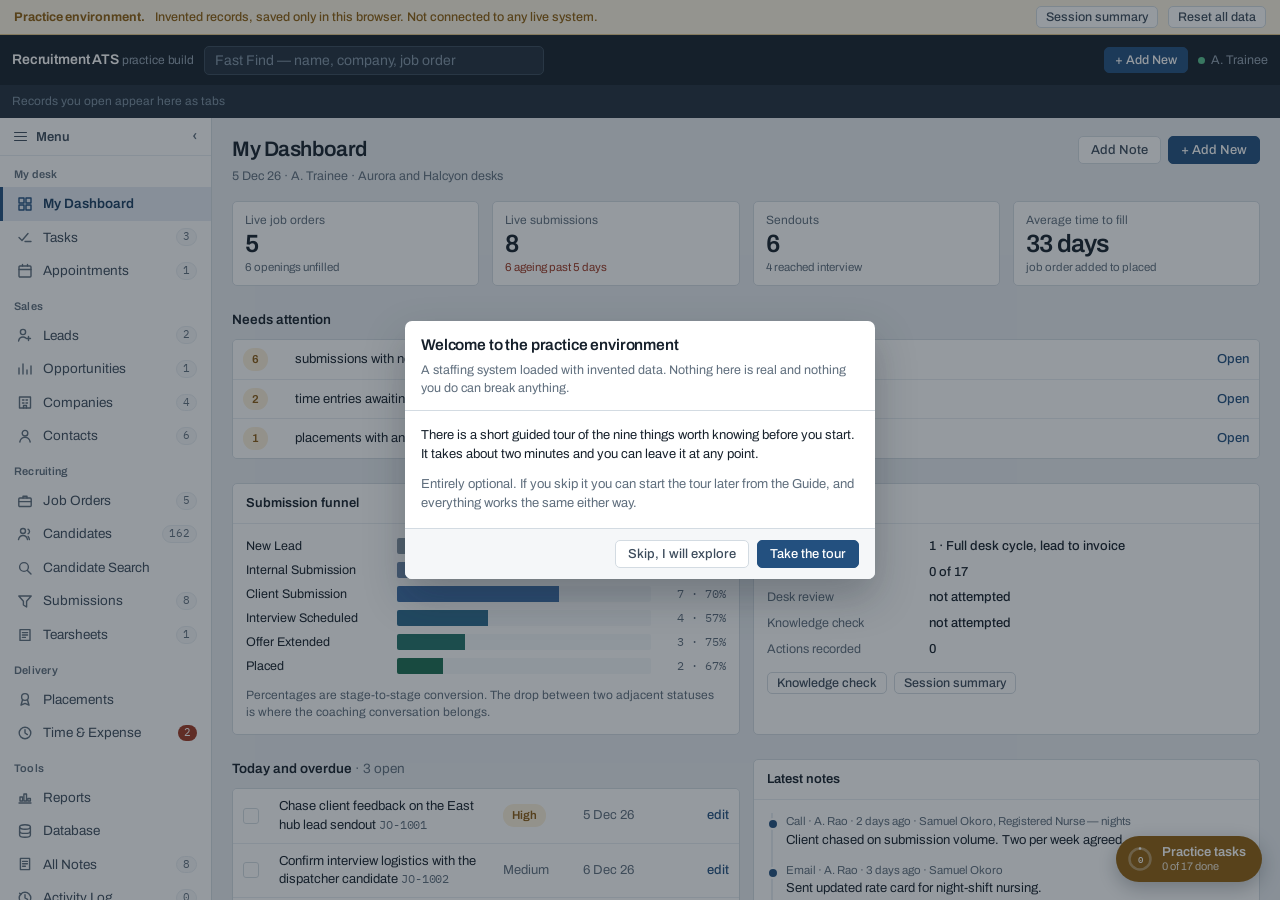
==== index.html @ b795cc20 "Rename index(1).html to index.html" ====
<!DOCTYPE html>
<html lang="en">
<head>
<meta charset="utf-8">
<meta name="viewport" content="width=device-width, initial-scale=1">
<title>Recruitment ATS — practice environment</title>
<link rel="preconnect" href="https://fonts.googleapis.com">
<link rel="preconnect" href="https://fonts.gstatic.com" crossorigin>
<link href="https://fonts.googleapis.com/css2?family=Archivo:wght@400;500;600;700&family=IBM+Plex+Mono:wght@400;500&display=swap" rel="stylesheet">
<style>
:root{
  --ink:#16202B; --ink2:#3D4C5C; --ink3:#5F6E7D;
  --line:#D3DBE2; --line2:#E7ECF1;
  --shell:#E8ECF0; --surface:#FFFFFF; --surface2:#F5F7F9;
  --sys:#23507F; --sys-soft:#E4EBF4; --sys-dark:#1A3D61;
  --coach:#8F5F0E; --coach-soft:#FCF3E1; --coach-line:#E0C48A;
  --good:#1C6E52; --good-soft:#E3F0EA;
  --warn:#8A5A12; --warn-soft:#FBEFD9;
  --bad:#9E3823; --bad-soft:#F7E5E1;
  --p1:#8494A3; --p2:#6B87A8; --p3:#3E6EA8; --p4:#2E6B8E; --p5:#23736A; --p6:#1C6E52;
  --r:5px;
  --mono:'IBM Plex Mono', ui-monospace, Menlo, monospace;
  --sans:'Archivo','Helvetica Neue',Arial,sans-serif;
}
*{box-sizing:border-box}
html,body{margin:0;height:100%}
body{font-family:var(--sans);color:var(--ink);background:var(--shell);font-size:14px;line-height:1.45;-webkit-font-smoothing:antialiased}
button,input,select,textarea{font-family:inherit;font-size:inherit;color:inherit}
:focus-visible{outline:2px solid var(--sys);outline-offset:2px}
.mono{font-family:var(--mono);font-size:12px;letter-spacing:-.01em}

.app{display:grid;grid-template-rows:auto auto auto 1fr;height:100%}
.sandbox-mark{background:var(--coach-soft);border-bottom:1px solid var(--coach-line);color:var(--coach);
  padding:6px 14px;font-size:12.5px;font-weight:500;display:flex;gap:10px;align-items:center;flex-wrap:wrap}
.sandbox-mark b{font-weight:700}
.sandbox-mark .sp{flex:1}

/* top bar */
.topbar{background:var(--ink);color:#fff;padding:0 12px;display:flex;align-items:center;gap:10px;min-height:50px}
.menu-btn{background:#22303E;border:1px solid #3A4A5A;color:#fff;padding:6px 12px;border-radius:var(--r);cursor:pointer;font-size:13px;font-weight:500;display:flex;align-items:center;gap:7px}
.menu-btn:hover{background:#2C3C4C}
.menu-btn .bars{display:flex;flex-direction:column;gap:2.5px}
.menu-btn .bars i{display:block;width:12px;height:1.5px;background:#fff}
.appname{font-size:14px;font-weight:600;letter-spacing:-.01em;white-space:nowrap}
.appname span{color:#93A3B3;font-weight:400;font-size:12px}
.ff{position:relative;flex:1;max-width:340px}
.ff input{width:100%;padding:6px 10px;border-radius:var(--r);border:1px solid #3A4A5A;background:#22303E;color:#fff}
.ff input::placeholder{color:#8496A8}
.ff-res{position:absolute;top:36px;left:0;right:0;background:#fff;border:1px solid var(--line);border-radius:var(--r);
  box-shadow:0 10px 26px rgba(22,32,43,.28);z-index:45;max-height:340px;overflow:auto}
.ff-res .grp{padding:5px 11px;font-size:11.5px;color:var(--ink3);background:var(--surface2);border-bottom:1px solid var(--line2)}
.ff-res a{display:block;padding:7px 11px;color:var(--ink);text-decoration:none;font-size:13px;cursor:pointer;border-bottom:1px solid var(--line2)}
.ff-res a:hover{background:var(--sys-soft)}
.ff-res a small{display:block;color:var(--ink3);font-size:11.5px}
.ff-res .none{padding:11px;font-size:13px;color:var(--ink3)}
.topbar .sp{flex:1}
.tbtn{background:transparent;border:1px solid #3A4A5A;color:#D6DEE6;padding:5px 10px;border-radius:var(--r);cursor:pointer;font-size:12.5px}
.tbtn:hover{background:#22303E;color:#fff}
.tbtn.pri{background:var(--sys);border-color:var(--sys);color:#fff;font-weight:500}
.tbtn.pri:hover{background:#2C5F94}
.who{font-size:12.5px;color:#93A3B3;display:flex;align-items:center;gap:6px;white-space:nowrap}
.who i{width:7px;height:7px;border-radius:50%;background:#57C08E;display:block}

/* open record tabs */
.tabstrip{background:#22303E;display:flex;align-items:stretch;gap:1px;overflow-x:auto;min-height:33px;padding:0 8px}
.rtab{display:flex;align-items:center;gap:7px;padding:0 10px;color:#B7C4D0;font-size:12.5px;cursor:pointer;
  background:transparent;border:0;border-bottom:2px solid transparent;white-space:nowrap;max-width:210px}
.rtab:hover{color:#fff;background:#2A3B4C}
.rtab.on{background:var(--shell);color:var(--ink);font-weight:600;border-bottom-color:var(--sys)}
.rtab .ty{font-size:10.5px;color:var(--ink3);font-family:var(--mono)}
.rtab.on .ty{color:var(--sys-dark)}
.rtab:not(.on) .ty{color:#7D90A2}
.rtab .lbl{overflow:hidden;text-overflow:ellipsis;white-space:nowrap}
.rtab .x{opacity:.6;font-size:14px;line-height:1}
.rtab .x:hover{opacity:1}

.body{display:flex;min-height:0;position:relative}
.main{overflow:auto;padding:16px 20px 60px;min-width:0;flex:1}

/* left rail */
.rail{background:var(--surface);border-right:1px solid var(--line);overflow-y:auto;overflow-x:hidden;
  width:212px;flex:none;padding-bottom:18px;transition:width .14s ease}
.rail.mini{width:52px}
.rail-toggle{display:flex;align-items:center;gap:9px;width:100%;background:transparent;border:0;
  border-bottom:1px solid var(--line2);padding:11px 14px;cursor:pointer;color:var(--ink2);font-size:13px;font-weight:600}
.rail.mini .rail-toggle{justify-content:center;padding:11px 0}
.rail-toggle:hover{background:var(--surface2);color:var(--ink)}
.rail-toggle .bars{display:flex;flex-direction:column;gap:2.5px;flex:none}
.rail-toggle .bars i{display:block;width:13px;height:1.5px;background:currentColor;border-radius:1px}
.rail-toggle .lbl{flex:1;text-align:left}
.rail-toggle .chev{color:var(--ink3);font-size:15px;line-height:1}
.rail-grp{padding:11px 14px 4px;font-size:11px;color:var(--ink3);font-weight:600;letter-spacing:.02em}
.rail-sep{height:1px;background:var(--line2);margin:7px 10px}
.rail a{display:flex;align-items:center;gap:10px;padding:7px 14px;color:var(--ink2);font-size:13.5px;
  cursor:pointer;border-left:3px solid transparent;text-decoration:none;white-space:nowrap}
.rail.mini a{justify-content:center;padding:9px 0;border-left:0;border-right:3px solid transparent}
.rail a:hover{background:var(--surface2);color:var(--ink)}
.rail a.on{background:var(--sys-soft);color:var(--sys-dark);border-left-color:var(--sys);font-weight:600}
.rail.mini a.on{border-left-color:transparent;border-right-color:var(--sys)}
.rail a .ic{display:flex;flex:none;position:relative;color:var(--ink3)}
.rail a:hover .ic,.rail a.on .ic{color:var(--sys)}
.rail a .ic .dot{position:absolute;top:-2px;right:-3px;width:6px;height:6px;border-radius:50%;
  background:var(--bad);border:1.5px solid #fff}
.rail a .lbl{flex:1;overflow:hidden;text-overflow:ellipsis}
.rail a .ct{font-family:var(--mono);font-size:11px;color:var(--ink3);background:var(--surface2);
  border:1px solid var(--line2);border-radius:9px;padding:0 6px;flex:none}
.rail a.on .ct{background:#fff;border-color:#C3D3E5;color:var(--sys-dark)}
.rail a .fl{font-family:var(--mono);font-size:11px;color:#fff;background:var(--bad);border-radius:9px;padding:0 6px;flex:none}

/* headings */
.crumb{font-size:12.5px;color:var(--ink3);margin-bottom:6px}
.crumb b{color:var(--ink2);font-weight:500}
.h{display:flex;align-items:flex-end;gap:12px;flex-wrap:wrap;margin-bottom:3px}
.h h2{margin:0;font-size:21px;font-weight:600;letter-spacing:-.02em}
.h .sp{flex:1}
.sub{color:var(--ink3);font-size:12.5px;margin:0 0 15px}
.sec{margin-top:24px}
.sec>h3{font-size:13.5px;font-weight:600;margin:0 0 9px}
.sec>h3 em{font-style:normal;color:var(--ink3);font-weight:400}

.btn{background:var(--sys);color:#fff;border:1px solid var(--sys);padding:6px 12px;border-radius:var(--r);cursor:pointer;font-size:13px;font-weight:500}
.btn:hover{background:var(--sys-dark)}
.btn.ghost{background:#fff;color:var(--ink2);border-color:var(--line)}
.btn.ghost:hover{background:var(--surface2);color:var(--ink)}
.btn.sm{padding:3px 9px;font-size:12.5px}
.btn.danger{background:#fff;color:var(--bad);border-color:#E3BFB7}
.btn.danger:hover{background:var(--bad-soft)}
.btnrow{display:flex;gap:7px;flex-wrap:wrap}

.card{background:var(--surface);border:1px solid var(--line);border-radius:var(--r)}
.card-h{padding:10px 13px;border-bottom:1px solid var(--line2);display:flex;align-items:center;gap:10px}
.card-h h4{margin:0;font-size:13px;font-weight:600}
.card-h .sp{flex:1}
.card-b{padding:13px}
.grid{display:grid;gap:13px}
.g2{grid-template-columns:repeat(2,minmax(0,1fr))}
.g3{grid-template-columns:repeat(3,minmax(0,1fr))}
.g4{grid-template-columns:repeat(4,minmax(0,1fr))}

.met{background:var(--surface);border:1px solid var(--line);border-radius:var(--r);padding:10px 12px}
.met .k{font-size:12px;color:var(--ink3)}
.met .v{font-size:25px;font-weight:600;letter-spacing:-.03em;line-height:1.15;margin-top:1px}
.met .n{font-size:11.5px;color:var(--ink3)}
.met .n.up{color:var(--good)} .met .n.dn{color:var(--bad)}

/* snapshot panel on a record */
.snap{background:var(--surface);border:1px solid var(--line);border-radius:var(--r);padding:13px;display:grid;
  grid-template-columns:repeat(auto-fit,minmax(150px,1fr));gap:11px 20px}
.snap div .k{font-size:11.5px;color:var(--ink3)}
.snap div .v{font-size:13px;font-weight:500;margin-top:1px}

/* record tab strip */
.rtabs{display:flex;gap:2px;border-bottom:1px solid var(--line);margin:16px 0 0;overflow-x:auto}
.rtabs a{padding:7px 12px;font-size:13px;color:var(--ink2);cursor:pointer;border-bottom:2px solid transparent;white-space:nowrap}
.rtabs a:hover{color:var(--ink);background:var(--surface2)}
.rtabs a.on{color:var(--sys-dark);border-bottom-color:var(--sys);font-weight:600}
.rtabs a .ct{font-family:var(--mono);font-size:11px;color:var(--ink3);margin-left:4px}
.tabbody{margin-top:16px}

table{width:100%;border-collapse:collapse;background:var(--surface)}
th{text-align:left;font-size:11.5px;font-weight:600;color:var(--ink3);padding:7px 10px;border-bottom:1px solid var(--line);white-space:nowrap;background:var(--surface2)}
td{padding:8px 10px;border-bottom:1px solid var(--line2);font-size:13px;vertical-align:middle}
tr:last-child td{border-bottom:0}
tbody tr.click{cursor:pointer}
tbody tr.click:hover{background:var(--sys-soft)}
.tw{border:1px solid var(--line);border-radius:var(--r);overflow:hidden;overflow-x:auto}
td.num,th.num{text-align:right;font-family:var(--mono);font-size:12px}
.lnk{color:var(--sys);cursor:pointer;font-weight:500}
.lnk:hover{text-decoration:underline}
.muted{color:var(--ink3)}
.empty{padding:24px 13px;text-align:center;color:var(--ink3);font-size:13px;background:var(--surface)}
.empty b{display:block;color:var(--ink2);font-size:13.5px;margin-bottom:3px}

.pill{display:inline-flex;align-items:center;gap:5px;font-size:11.5px;font-weight:600;padding:2px 8px;border-radius:11px;border:1px solid transparent;white-space:nowrap}
.pill i{width:6px;height:6px;border-radius:50%;background:currentColor;display:block;flex:none}
.p-open{background:var(--sys-soft);color:var(--sys-dark)}
.p-good{background:var(--good-soft);color:var(--good)}
.p-warn{background:var(--warn-soft);color:var(--warn)}
.p-bad{background:var(--bad-soft);color:var(--bad)}
.p-flat{background:var(--surface2);color:var(--ink3);border-color:var(--line2)}
.tag{display:inline-block;font-size:11.5px;background:var(--surface2);border:1px solid var(--line2);color:var(--ink2);border-radius:3px;padding:1px 6px;margin:0 3px 3px 0}

.kv{display:grid;grid-template-columns:150px 1fr;gap:7px 12px;font-size:13px}
.kv dt{color:var(--ink3);font-size:12.5px}
.kv dd{margin:0;font-weight:500}

/* pipeline board */
.ladder{display:flex;border:1px solid var(--line);border-radius:var(--r);background:var(--surface);overflow-x:auto}
.rung{flex:1 0 144px;border-right:1px solid var(--line2);display:flex;flex-direction:column;min-height:224px}
.rung:last-child{border-right:0}
.rung-h{padding:8px 9px;border-bottom:1px solid var(--line2)}
.rung-h .t{font-size:12px;font-weight:600;display:flex;align-items:center;gap:6px;line-height:1.3}
.rung-h .t b{width:8px;height:8px;border-radius:2px;display:block;flex:none}
.rung-h .c{font-family:var(--mono);font-size:10.5px;color:var(--ink3);margin-top:2px}
.rung-b{padding:7px;display:flex;flex-direction:column;gap:6px;flex:1;background:var(--surface2)}
.chip{background:var(--surface);border:1px solid var(--line);border-left:3px solid var(--p1);border-radius:4px;padding:6px 7px;cursor:pointer}
.chip:hover{border-color:var(--sys)}
.chip .n{font-size:12.5px;font-weight:600;letter-spacing:-.01em}
.chip .m{font-size:11px;color:var(--ink3);margin-top:1px}
.chip .d{font-family:var(--mono);font-size:10.5px;color:var(--ink3);margin-top:3px}
.chip.stale{border-left-color:var(--bad)}
.chip.stale .d{color:var(--bad)}

.fun{display:flex;flex-direction:column;gap:6px}
.fun-row{display:grid;grid-template-columns:142px 1fr 66px;gap:9px;align-items:center;font-size:12.5px}
.fun-bar{height:16px;background:var(--surface2);border-radius:2px;overflow:hidden}
.fun-bar span{display:block;height:100%}
.fun-row .r{font-family:var(--mono);font-size:11.5px;color:var(--ink3);text-align:right}

.cov{height:6px;background:var(--line2);border-radius:3px;overflow:hidden;min-width:58px}
.cov span{display:block;height:100%;background:var(--p6)}

.chk{display:flex;flex-direction:column}
.chk-i{display:flex;gap:10px;align-items:flex-start;padding:9px 0;border-bottom:1px solid var(--line2)}
.chk-i:last-child{border-bottom:0}
.chk-i .bx{width:17px;height:17px;border:1.5px solid var(--line);border-radius:3px;background:#fff;cursor:pointer;flex:none;margin-top:1px;display:grid;place-items:center;font-size:11px;color:#fff}
.chk-i.done .bx{background:var(--good);border-color:var(--good)}
.chk-i .tx{font-size:13px}
.chk-i.done .tx{color:var(--ink3);text-decoration:line-through}
.chk-i .hint{font-size:11.5px;color:var(--ink3);margin-top:1px;text-decoration:none;display:block}

.tl{border-left:2px solid var(--line2);padding-left:13px;margin-left:4px;display:flex;flex-direction:column;gap:12px}
.tl-i{position:relative}
.tl-i:before{content:"";position:absolute;left:-19px;top:5px;width:8px;height:8px;border-radius:50%;background:var(--sys);border:2px solid #fff}
.tl-i .m{font-size:11.5px;color:var(--ink3)}
.tl-i .t{font-size:13px;margin-top:1px}

/* coach */
.coach{background:var(--coach-soft);border-left:1px solid var(--coach-line);overflow-y:auto;
  overflow-x:hidden;padding:13px;width:330px;flex:none;transition:width .14s ease}
.coach.mini{display:none}
.fab{position:fixed;right:18px;bottom:18px;z-index:39;display:flex;align-items:center;gap:9px;
  background:var(--coach);color:#fff;border:0;border-radius:24px;padding:9px 16px 9px 11px;
  cursor:pointer;font-family:var(--sans);font-size:13px;font-weight:600;
  box-shadow:0 6px 20px rgba(22,32,43,.30)}
.fab:hover{background:#7A5009;box-shadow:0 8px 24px rgba(22,32,43,.36)}
.fab .ring{width:26px;height:26px;flex:none;display:block}
.fab .ring text{font-family:var(--mono);font-size:9px;font-weight:500;fill:#fff}
.fab .lb{line-height:1.15;text-align:left}
.fab .lb small{display:block;font-weight:400;font-size:11px;opacity:.85}
@media (max-width:560px){.fab{right:12px;bottom:12px;padding:8px 12px 8px 9px}.fab .lb{display:none}}
.coach-collapse{background:transparent;border:1px solid var(--coach-line);color:var(--coach);
  border-radius:var(--r);cursor:pointer;font-size:13px;line-height:1;padding:3px 7px}
.coach-collapse:hover{background:#fff}
.coach-rail{display:flex;flex-direction:column;align-items:center;gap:11px;cursor:pointer;
  color:var(--coach);width:46px}
.coach-rail:hover{color:#5C3D06}
.coach-rail .btn-ic{border:1px solid var(--coach-line);background:#fff;border-radius:var(--r);
  width:28px;height:28px;display:grid;place-items:center;font-size:14px;line-height:1}
.coach-rail .vtxt{writing-mode:vertical-rl;text-orientation:mixed;font-size:11.5px;font-weight:600;
  letter-spacing:.03em;white-space:nowrap}
.coach-rail .cnt{font-family:var(--mono);font-size:10.5px;background:#fff;border:1px solid var(--coach-line);
  border-radius:9px;padding:1px 5px}
.coach-rail .ring{width:26px;height:26px;border-radius:50%;border:2px solid var(--coach-line);
  display:grid;place-items:center;font-family:var(--mono);font-size:9.5px;color:var(--coach)}
.coach h3{margin:0 0 2px;font-size:13.5px;font-weight:600;color:#5C3D06}
.coach .cs{font-size:12.5px;color:var(--coach);margin:0 0 11px}
.coach select{width:100%;padding:6px 8px;border:1px solid var(--coach-line);border-radius:var(--r);background:#fff;margin-bottom:11px;font-size:13px}
.prog{background:#fff;border:1px solid var(--coach-line);border-radius:var(--r);padding:9px 10px;margin-bottom:11px}
.prog .t{display:flex;justify-content:space-between;gap:8px;font-size:12.5px;margin-bottom:6px}
.prog .t b{font-weight:600}
.prog .bar{height:7px;background:#F1E4C6;border-radius:4px;overflow:hidden}
.prog .bar span{display:block;height:100%;background:var(--coach)}
.steps{display:flex;flex-direction:column;gap:1px}
.step{background:#fff;border:1px solid #EFE0BE;padding:8px 10px;display:flex;gap:9px;align-items:flex-start}
.step:first-child{border-radius:var(--r) var(--r) 0 0}
.step:last-child{border-radius:0 0 var(--r) var(--r)}
.step .ix{font-family:var(--mono);font-size:11px;color:var(--ink3);flex:none;width:17px;text-align:center;border:1px solid var(--line2);border-radius:50%;height:18px;line-height:16px}
.step .tx{font-size:12.5px;line-height:1.4}
.step .tx .hw{display:block;color:var(--ink3);font-size:11.5px;margin-top:2px}
.step.done{background:#FBF7EC}
.step.done .ix{background:var(--good);border-color:var(--good);color:#fff}
.step.done .tx{color:var(--ink3)}
.step.now{border-color:var(--coach);box-shadow:inset 3px 0 0 var(--coach)}
.step.now .ix{border-color:var(--coach);color:var(--coach)}
.step.now .tx{font-weight:500}
.coach-done{background:var(--good-soft);border:1px solid #B8D8CA;color:var(--good);padding:9px 10px;border-radius:var(--r);font-size:12.5px;margin-bottom:11px}
.coach-note{font-size:12px;color:var(--coach);margin-top:12px;line-height:1.45}
.coach hr{border:0;border-top:1px solid var(--coach-line);margin:13px 0}

/* modal */
.scrim{position:fixed;inset:0;background:rgba(22,32,43,.45);display:grid;place-items:center;padding:16px;z-index:50}
.modal{background:#fff;border-radius:7px;width:min(560px,100%);max-height:88vh;display:flex;flex-direction:column;box-shadow:0 18px 40px rgba(22,32,43,.28)}
.modal.wide{width:min(780px,100%)}
.modal-h{padding:13px 16px;border-bottom:1px solid var(--line)}
.modal-h h4{margin:0;font-size:15.5px;font-weight:600;letter-spacing:-.01em}
.modal-h p{margin:4px 0 0;font-size:12.5px;color:var(--ink3)}
.modal-b{padding:15px 16px;overflow:auto}
.modal-f{padding:11px 16px;border-top:1px solid var(--line);display:flex;gap:8px;justify-content:flex-end;background:var(--surface2);border-radius:0 0 7px 7px;flex-wrap:wrap}
.f{margin-bottom:13px}
.f>label{display:block;font-size:12.5px;font-weight:500;margin-bottom:4px}
.f>label span{color:var(--bad);font-weight:700;margin-left:1px}
.f input[type=text],.f input[type=number],.f input[type=date],.f input[type=time],.f select,.f textarea{width:100%;padding:7px 9px;border:1px solid var(--line);border-radius:var(--r);background:#fff}
.f textarea{min-height:76px;resize:vertical;line-height:1.45}
.f .hint{font-size:11.5px;color:var(--ink3);margin-top:4px}
.f .err{font-size:11.5px;color:var(--bad);margin-top:4px;font-weight:500}
.f.bad input,.f.bad textarea,.f.bad select{border-color:var(--bad);background:#FFFBFA}
.f.cb{display:flex;gap:9px;align-items:flex-start}
.f.cb input{margin-top:3px}
.f.cb label{margin:0;font-weight:400;font-size:12.5px}
.callout{background:var(--sys-soft);border:1px solid #C3D3E5;color:var(--sys-dark);padding:9px 11px;border-radius:var(--r);font-size:12.5px;margin-bottom:14px}
.callout.warn{background:var(--warn-soft);border-color:var(--coach-line);color:#5C3D06}
.callout.bad{background:var(--bad-soft);border-color:#E3BFB7;color:var(--bad)}
.callout b{font-weight:600}

/* guided tour */
.tour-scrim{position:fixed;inset:0;background:rgba(22,32,43,.55);z-index:70}
.tour-hole{position:fixed;z-index:71;border-radius:6px;border:2px solid var(--coach);
  box-shadow:0 0 0 9999px rgba(22,32,43,.55);pointer-events:none}
.tour-float{position:fixed;z-index:72}
.tour-card{background:#fff;border:1px solid var(--coach-line);border-radius:8px;
  box-shadow:0 16px 40px rgba(22,32,43,.32);padding:15px 16px 13px}
.tour-step{font-size:11.5px;color:var(--coach);font-weight:600;margin-bottom:3px}
.tour-card h4{margin:0 0 8px;font-size:15.5px;font-weight:600;letter-spacing:-.01em}
.tour-body{font-size:13px;line-height:1.5;color:var(--ink2);max-height:44vh;overflow:auto}
.tour-body p:last-child{margin-bottom:0}
.tour-dots{display:flex;gap:4px;margin:12px 0 11px}
.tour-dots span{height:3px;flex:1;background:var(--line2);border-radius:2px}
.tour-dots span.past{background:var(--coach-line)}
.tour-dots span.on{background:var(--coach)}
.tour-actions{display:flex;gap:7px;align-items:center}
@media (max-width:760px){.tour-body{max-height:38vh}}

.toasts{position:fixed;bottom:16px;left:50%;transform:translateX(-50%);z-index:60;display:flex;flex-direction:column;gap:7px;align-items:center}
.toast{background:var(--ink);color:#fff;padding:8px 14px;border-radius:20px;font-size:13px;box-shadow:0 5px 16px rgba(22,32,43,.3)}
.toast.ok{background:var(--good)} .toast.no{background:var(--bad)}

.coach-toggle{display:none}
@media (max-width:1120px){
  .coach{width:290px}
}
@media (max-width:760px){
  .rail{width:52px}
  .rail:not(.mini){width:52px}
  .rail .rail-grp{display:none}
  .rail .rail-toggle .lbl,.rail .rail-toggle .chev{display:none}
  .rail a{justify-content:center;padding:9px 0;border-left:0}
  .rail a .lbl,.rail a .ct,.rail a .fl{display:none}
  .main{padding:13px}
  .g2,.g3,.g4{grid-template-columns:minmax(0,1fr)}
  .appname span{display:none}
  .ff{max-width:none}
  .kv{grid-template-columns:120px 1fr}
}
@media (prefers-reduced-motion:reduce){*{transition:none!important;animation:none!important}}
</style>
</head>
<body>
<div class="app">
  <div class="sandbox-mark">
    <b>Practice environment.</b> Invented records, saved only in this browser. Not connected to any live system.
    <span class="sp"></span>
    <button class="btn ghost sm" data-act="session">Session summary</button>
    <button class="btn ghost sm" data-act="reset">Reset all data</button>
  </div>

  <div class="topbar">
    <div class="appname">Recruitment ATS <span>practice build</span></div>
    <div class="ff">
      <input id="ff" type="text" placeholder="Fast Find — name, company, job order" autocomplete="off" aria-label="Fast Find">
      <div id="ff-res"></div>
    </div>
    <span class="sp"></span>
    <button class="tbtn pri" data-act="addnew">+ Add New</button>
    <div class="who"><i></i> A. Trainee</div>
  </div>

  <div class="tabstrip" id="tabstrip"></div>

  <div class="body">
    <nav class="rail" id="rail"></nav>
    <main class="main" id="main"></main>
    <aside class="coach" id="coach"></aside>
    <div id="fab-root"></div>
  </div>
</div>
<div class="toasts" id="toasts"></div>
<div id="tour-root"></div>
<div id="modal-root"></div>

<script>
(function(){
"use strict";

/* ---------------------------------------------------------------- helpers */
var esc=function(s){return String(s==null?'':s).replace(/[&<>"']/g,function(c){
  return {'&':'&amp;','<':'&lt;','>':'&gt;','"':'&quot;',"'":'&#39;'}[c];});};
var SEQ={};
var uid=function(p){SEQ[p]=(SEQ[p]||0)+1;return p+'-'+String(1000+SEQ[p]);};
var TODAY=new Date();TODAY.setHours(9,0,0,0);
var day=864e5;
var dOff=function(n){return new Date(TODAY.getTime()+n*day);};
var iso=function(d){return new Date(d).toISOString().slice(0,10);};
var MON=['Jan','Feb','Mar','Apr','May','Jun','Jul','Aug','Sep','Oct','Nov','Dec'];
var fmtD=function(d){if(!d)return '—';var x=new Date(d);return x.getDate()+' '+MON[x.getMonth()]+' '+String(x.getFullYear()).slice(2);};
var fmtDT=function(d){var x=new Date(d),h=x.getHours(),m=String(x.getMinutes()).padStart(2,'0');
  var ap=h>=12?'pm':'am';h=h%12||12;return fmtD(d)+' '+h+':'+m+ap;};
var ago=function(d){var n=Math.floor((Date.now()-new Date(d).getTime())/day);
  return n<=0?'today':(n===1?'yesterday':n+' days ago');};
var daysBetween=function(a,b){return Math.round((new Date(b)-new Date(a))/day);};
var money=function(n){return n==null?'—':'$'+Number(n).toLocaleString();};
var pct=function(a,b){return b?Math.round(a/b*100):0;};
var byId=function(arr,id){for(var i=0;i<arr.length;i++)if(arr[i].id===id)return arr[i];return null;};

/* ---------------------------------------------------------------- vocabulary */
var PIPE=[
  {k:'New Lead',            c:'var(--p1)',help:'On the pipeline, not yet qualified by you.'},
  {k:'Internal Submission', c:'var(--p2)',help:'Written up and sitting at your own quality gate.'},
  {k:'Client Submission',   c:'var(--p3)',help:'Sent to the client contact. This creates the sendout.'},
  {k:'Interview Scheduled', c:'var(--p4)',help:'An appointment exists on the record.'},
  {k:'Offer Extended',      c:'var(--p5)',help:'Terms with the candidate, pending acceptance.'},
  {k:'Placed',              c:'var(--p6)',help:'Accepted. A placement is created for approval.'}
];
var PIPE_K=PIPE.map(function(s){return s.k;});
var PIPE_OUT=['Client Declined','Candidate Declined','Not Proceeding'];
var pIx=function(k){return PIPE_K.indexOf(k);};
var pColor=function(k){
  if(k==='Client Declined')return 'var(--bad)';
  if(k==='Candidate Declined')return '#B4553F';
  if(k==='Not Proceeding')return 'var(--ink3)';
  return (PIPE[pIx(k)]||{}).c||'var(--p1)';
};
var JO_STATUS=['Accepting Candidates','Covered','Filled','On Hold','Closed','Cancelled'];
var JO_TYPE=['Contract','Contract To Hire','Direct Hire'];
var CD_STATUS=['New Lead','Active','Submitted','Placed','Do Not Call','Archive'];
var CO_STATUS=['Prospect','Active Account','Archive'];
var PL_STATUS=['Pending Approval','Approved','Completed','Terminated'];
var EMP_TYPE=['W2','1099','Corp to Corp','Permanent'];
var NOTE_ACTIONS=['Call','Email','Meeting','Interview','Reference Check','Other'];
var LEAD_STATUS=['New Lead','In Process','Converted','Archive'];
var OPP_STATUS=['Open','Won','Lost'];
var CATEGORIES=['Information Technology','Light Industrial','Admin & Clerical','Healthcare','Retail Operations'];
var ONBOARD=[
  {k:'rtw', t:'Right to work verified',            h:'Identity and eligibility evidence on file before day one.'},
  {k:'contract',t:'Signed contract returned',      h:'Rates and end date must match the placement record.'},
  {k:'bgv', t:'Background check cleared',          h:'Client-mandated on this account.'},
  {k:'cred',t:'Credentials and licences current',  h:'Expiry dates recorded, not just presence of a document.'},
  {k:'induction',t:'Client induction completed',   h:'Site access and system logins issued.'},
  {k:'payroll',t:'Payroll and bank details captured',h:'Blocks the first invoice if missing.'}
];

/* ================================================================ CV pool generator */
function rng(seed){var s=seed>>>0;return function(){s=(s*1664525+1013904223)>>>0;return s/4294967296;};}

var FIRST=['Marcus','Ivy','Owen','Renata','Peter','Adaeze','Sofia','Hugo','Bea','Cyrus','Nadia','Elliot',
'Aisha','Bernard','Camille','Dmitri','Elena','Farid','Gabriela','Hassan','Imani','Jonas','Katya','Lucas',
'Mira','Noor','Oscar','Priya','Quentin','Rosa','Samir','Tania','Umar','Valeria','Wesley','Xiomara','Yusuf',
'Zara','Alonzo','Bridget','Cedric','Dahlia','Emeka','Freya','Gustavo','Helena','Ibrahim','Josefina','Kwame',
'Larissa','Mateo','Nia','Ola','Paloma','Rashid','Sinead','Tobias','Ursula','Vikram','Willa','Yara','Zane',
'Anika','Boris','Clara','Devon','Esme','Fabian','Greta','Hector','Isla','Jamal','Keiko','Leandro','Marisol',
'Nikolai','Odette','Pavel','Rania','Sven','Thandiwe','Ulric','Vera','Wren','Xavier','Yolanda','Zoltan'];
var LAST=['Delaney','Chandran','Baptiste','Sol','Nkemelu','Kalu','Marchetti','Lindqvist','Toussaint','Ahmadi',
'Farouk','Kwan','Okonjo','Petrov','Nakamura','Oyelaran','Vasquez','Bergstrom','Adeyemi','Castellanos','Duval',
'Eriksen','Fitzgerald','Gallardo','Hollis','Iqbal','Jansen','Kovacs','Lombardi','Mbeki','Nadeau','Ortega',
'Pfeiffer','Quintero','Rasmussen','Sandoval','Thibault','Ustinov','Villareal','Whitmore','Yamamoto','Zielinski',
'Abara','Bhatt','Corrigan','Dossantos','Ekstrom','Ferreira','Grzegorz','Haddad','Ivanova','Jimenez','Kaur',
'Larsen','Moreau','Novak','Osei','Pereira','Rahimi','Serrano','Tanaka','Uddin','Voss','Wickham','Xu','Yilmaz','Zamora'];
var CV_LOCS=['Aurora','Halcyon','Pemberton','Corvus','Fairhaven','Linden Park','Westgate','Rockvale','Marlowe','Ashford'];
var CV_SOURCES=['Referral','Job Board','Careers site','Database','Social','Walk-in','Rehire'];
var CV_AVAIL=['Immediate','1 week','2 weeks','4 weeks','Notice period'];
var CV_EDU=['High school diploma','Associate degree','Bachelor of Science','Bachelor of Arts',
'Vocational diploma','Trade apprenticeship','Postgraduate diploma'];

var VERTICALS={
'Information Technology':{
  n:45,rate:[45,95],
  roles:['Software Engineer','Java Developer','.NET Developer','Front End Developer','DevOps Engineer',
    'Data Engineer','QA Automation Analyst','Systems Administrator','Network Engineer','Help Desk Technician',
    'Cloud Architect','Business Analyst','Cyber Security Analyst','Database Administrator','Scrum Master'],
  skills:['Java','Spring Boot','Python','JavaScript','TypeScript','React','Angular','Node.js','C#','.NET Core',
    'SQL Server','PostgreSQL','MongoDB','AWS','Azure','Docker','Kubernetes','Terraform','Jenkins','CI/CD',
    'Selenium','Cypress','Linux','Windows Server','Active Directory','Cisco','Splunk','Power BI','Tableau',
    'Snowflake','Kafka','REST APIs','GraphQL','Agile','Scrum','Git','Ansible','Bash','PowerShell','Redis'],
  certs:['AWS Certified Solutions Architect','Azure Administrator Associate','CompTIA A+','CompTIA Security+',
    'CCNA','CISSP','PMP','Certified Scrum Master','ITIL Foundation','Oracle Certified Professional','Kubernetes CKA'],
  firms:['Meridian Systems','Blue Harbor Software','Kestrel Data','Northgate Technology','Palladium Digital',
    'Ravenstone IT','Lumen Analytics','Ironwood Cloud','Vertex Payments','Solstice Labs'],
  bullets:['Built and maintained {s1} services handling peak loads of {n}k requests per day',
    'Migrated legacy workloads to {s2}, cutting infrastructure spend by {p} per cent',
    'Automated the release pipeline with {s3}, taking deployments from weekly to daily',
    'Led a team of {t} engineers through an {s4} delivery cycle',
    'Reduced mean time to recovery by {p} per cent through improved monitoring and alerting',
    'Designed the data model and query layer for a reporting platform used by {t} internal teams']},
'Light Industrial':{
  n:40,rate:[17,32],
  roles:['Warehouse Associate','Forklift Operator','Machine Operator','Assembler','Production Supervisor',
    'Shipping and Receiving Clerk','Quality Inspector','Maintenance Technician','Picker Packer','Material Handler',
    'CNC Operator','Welder','Warehouse Team Lead','Inventory Control Clerk'],
  skills:['Forklift','Reach Truck','Order Picker','Sit Down Forklift','RF Scanner','WMS','Pallet Jack',
    'Inventory Control','Cycle Counting','Kitting','Assembly','Blueprint Reading','Calipers','Micrometer',
    'Lean Manufacturing','5S','Kaizen','Six Sigma','MIG Welding','TIG Welding','CNC','Preventive Maintenance',
    'Hydraulics','Pneumatics','OSHA','Shipping','Receiving','Loading Dock','Stand Up Forklift','Cherry Picker'],
  certs:['Forklift Certification','OSHA 10','OSHA 30','Powered Industrial Truck Licence','CPR',
    'Six Sigma Green Belt','HAZMAT Awareness','Lockout Tagout Trained'],
  firms:['Vantage Cold Chain','Ironbark Manufacturing','Cascade Distribution','Redstone Fabrication',
    'Summit Packaging','Halden Logistics','Trellis Components','Anchor Freight','Copperfield Plastics','Vale Metals'],
  bullets:['Operated {s1} equipment across a {t}-bay dock with a {p} per cent pick accuracy rate',
    'Picked and packed an average of {n} lines per shift using {s2}',
    'Ran {s3} machinery on a three-shift rotation with no lost-time incidents',
    'Supervised a crew of {t} on nights, covering handovers and shift paperwork',
    'Carried out cycle counts and reconciled variances against {s4} records',
    'Completed preventive maintenance schedules on {t} production lines']},
'Admin & Clerical':{
  n:32,rate:[19,34],
  roles:['Administrative Assistant','Executive Assistant','Data Entry Clerk','Receptionist','Office Manager',
    'Accounts Payable Clerk','Payroll Administrator','Customer Service Representative','Scheduling Coordinator',
    'Legal Secretary','HR Assistant','Bookkeeper','Front Desk Coordinator'],
  skills:['Microsoft Excel','Microsoft Word','PowerPoint','Outlook','Pivot Tables','VLOOKUP','Data Entry',
    '10-key','QuickBooks','SAP','Oracle','Salesforce','Calendar Management','Travel Coordination',
    'Minute Taking','Invoicing','Reconciliation','Accounts Payable','Accounts Receivable','ADP','Payroll',
    'Filing','Typing 65 wpm','Switchboard','Expense Reports','Document Control','Records Management','Concur'],
  certs:['Microsoft Office Specialist','Certified Administrative Professional','Notary Public',
    'QuickBooks Certified User','ADP Certified','Certified Payroll Professional'],
  firms:['Ardent Field Services','Pemberton Retail','Whitfield Legal','Cornerstone Insurance',
    'Halcyon Health Group','Northwind Logistics','Berkeley Property Group','Fairlight Media',
    'Stonebridge Accounting','Marlowe Council'],
  bullets:['Managed diaries and travel for {t} senior managers across three sites',
    'Processed an average of {n} invoices per month in {s1} with a {p} per cent first-pass rate',
    'Built and maintained tracking workbooks in {s2}, including pivot reporting for month end',
    'Handled a {n}-call daily switchboard and front desk for a {t}-person office',
    'Ran fortnightly payroll for {n} employees using {s3}',
    'Reorganised the filing and {s4} system ahead of an external audit']},
'Healthcare':{
  n:33,rate:[24,72],
  roles:['Registered Nurse','Licensed Practical Nurse','Certified Nursing Assistant','Medical Assistant',
    'Phlebotomist','Medical Records Clerk','Radiologic Technologist','Respiratory Therapist',
    'Pharmacy Technician','Medical Biller','Patient Access Representative','Surgical Technologist',
    'Physical Therapist Assistant'],
  skills:['Patient Care','Vital Signs','IV Insertion','Phlebotomy','EMR','Epic','Cerner','Meditech','HIPAA',
    'Medication Administration','Wound Care','Triage','ICU','Med-Surg','Telemetry','Paediatrics','Geriatrics',
    'Long Term Care','Infection Control','CPT Coding','ICD-10','Medical Terminology','Vaccination',
    'Specimen Collection','Charting','Care Planning','Night Shift','Acute Care','Rehabilitation'],
  certs:['BLS','ACLS','PALS','RN Licence','LPN Licence','CNA Certification','CPR','Phlebotomy Certification',
    'CCMA','ARRT','Certified Pharmacy Technician'],
  firms:['Halcyon Health Group','Cedarline Care Homes','St Alders Hospital','Meadowview Rehabilitation',
    'Riverbend Clinic','Ashford Medical Centre','Grange Park Nursing Home','Beaumont Surgical',
    'Linden Park Urgent Care','Whitmore Paediatrics'],
  bullets:['Carried a caseload of {t} patients per shift on a {n}-bed {s1} unit',
    'Documented care and observations in {s2} to HIPAA standards',
    'Administered medication and monitored {s3} for post-operative patients',
    'Drew and processed an average of {n} specimens per day with a {p} per cent success rate',
    'Coded and submitted claims using {s4} with a {p} per cent clean-claim rate',
    'Covered {t} night shifts per rotation across two sites']}
};

function pick(r,a){return a[Math.floor(r()*a.length)];}
function pickN(r,a,n){
  var c=a.slice(),o=[];
  while(o.length<n&&c.length)o.push(c.splice(Math.floor(r()*c.length),1)[0]);
  return o;
}
function buildCV(r,name,role,vert,loc,skills,certs,years,email,phone){
  var V=VERTICALS[vert];
  var L=[];
  L.push(name.toUpperCase());
  L.push(role+'  |  '+loc+'  |  '+phone+'  |  '+email);
  L.push('');
  L.push('PROFESSIONAL SUMMARY');
  L.push(years+' years of experience as a '+role.toLowerCase()+' in '+vert.toLowerCase()+
    '. Strengths in '+skills.slice(0,3).join(', ')+'. '+
    pick(r,['Available for shift work.','Open to travel within the region.','Seeking a longer-term assignment.',
      'Comfortable in a fast-moving environment.','Looking for a route to a permanent position.'])+
    ' '+pick(r,['Willing to relocate.','Not willing to relocate.','Open to relocation for the right role.']));
  L.push('');
  L.push('KEY SKILLS');
  L.push(skills.join(', '));
  L.push('');
  L.push('EMPLOYMENT HISTORY');
  var end=2026,firms=pickN(r,V.firms,3);
  for(var i=0;i<3;i++){
    var span=1+Math.floor(r()*4),start=end-span;
    if(start<2026-years-2)start=2026-years-2;
    L.push(firms[i]+' — '+(i===0?role:pick(r,V.roles))+'   '+start+'–'+(i===0?'present':String(end)));
    var bl=pickN(r,V.bullets,2);
    bl.forEach(function(b){
      L.push('  - '+b.replace('{s1}',skills[0]||'').replace('{s2}',skills[1]||'')
        .replace('{s3}',skills[2]||'').replace('{s4}',skills[3]||skills[0]||'')
        .replace('{n}',String(10+Math.floor(r()*90)))
        .replace(/\{p\}/g,String(90+Math.floor(r()*10)))
        .replace(/\{t\}/g,String(2+Math.floor(r()*14))));
    });
    end=start;
    L.push('');
  }
  L.push('EDUCATION');
  L.push(pick(r,CV_EDU)+', '+(1998+Math.floor(r()*26)));
  L.push('');
  L.push('CERTIFICATIONS');
  L.push(certs.join(', '));
  return L.join('\n');
}
function generatePool(db){
  var r=rng(20260907),made=0;
  Object.keys(VERTICALS).forEach(function(vert){
    var V=VERTICALS[vert];
    for(var i=0;i<V.n;i++){
      var name=pick(r,FIRST)+' '+pick(r,LAST);
      var guard=0;
      while(db.candidates.some(function(c){return c.name===name;})&&guard++<40)
        name=pick(r,FIRST)+' '+pick(r,LAST);
      if(db.candidates.some(function(c){return c.name===name;}))continue;
      var role=pick(r,V.roles);
      var loc=pick(r,CV_LOCS);
      var skills=pickN(r,V.skills,5+Math.floor(r()*4));
      var certs=pickN(r,V.certs,1+Math.floor(r()*3));
      var years=1+Math.floor(r()*22);
      var rate=V.rate[0]+Math.floor(r()*(V.rate[1]-V.rate[0]));
      var email=name.toLowerCase().replace(/[^a-z]+/g,'.')+'@mail.example';
      var phone='+1 555 '+String(1000+Math.floor(r()*8999));
      var st=r();
      var status=st<0.06?'Do Not Call':(st<0.12?'Archive':(st<0.30?'New Lead':'Active'));
      var c={id:uid('CD'),name:name,occupation:role,status:status,category:vert,location:loc,
        skills:skills,source:pick(r,CV_SOURCES),desiredRate:rate,availability:pick(r,CV_AVAIL),
        employmentPref:pick(r,['Contract','Contract To Hire','Direct Hire']),relocate:r()<0.4,
        owner:pick(r,['A. Rao','M. Silva','A. Trainee']),added:iso(dOff(-Math.floor(r()*400))),
        phone:phone,email:email,years:years,mine:false,
        cvName:name.replace(/[^A-Za-z]+/g,'_')+'_CV.txt',cvAt:iso(dOff(-Math.floor(r()*300)))};
      c.cv=buildCV(r,name,role,vert,loc,skills,certs,years,email,phone);
      db.candidates.push(c);made++;
    }
  });
  return made;
}

/* ================================================================ boolean search */
function bsTokenize(q){
  var t=[],i=0,s=String(q||'');
  while(i<s.length){
    var ch=s[i];
    if(/\s/.test(ch)){i++;continue;}
    if(ch==='('||ch===')'){t.push({k:ch});i++;continue;}
    var fq=/^([A-Za-z]+):"([^"]*)"/.exec(s.slice(i));
    if(fq){t.push({k:'term',v:fq[2],field:fq[1].toLowerCase(),phrase:true});i+=fq[0].length;continue;}
    if(ch==='"'){
      var j=s.indexOf('"',i+1);
      if(j<0)throw new Error('Unclosed quotation mark. Every phrase needs a closing double quote.');
      t.push({k:'term',v:s.slice(i+1,j),phrase:true});i=j+1;continue;
    }
    if(ch==='-'&&i+1<s.length&&!/\s/.test(s[i+1])){t.push({k:'NOT'});i++;continue;}
    var m=/^[^\s()"]+/.exec(s.slice(i));
    var w=m[0];i+=w.length;
    var U=w.toUpperCase();
    if(U==='AND'||U==='&&'){t.push({k:'AND'});continue;}
    if(U==='OR'||U==='||'){t.push({k:'OR'});continue;}
    if(U==='NOT'){t.push({k:'NOT'});continue;}
    var f=null,v=w,c=w.indexOf(':');
    if(c>0){f=w.slice(0,c).toLowerCase();v=w.slice(c+1);}
    t.push({k:'term',v:v,field:f});
  }
  return t;
}
var BS_FIELDS={name:1,title:1,occupation:1,skills:1,location:1,status:1,source:1,category:1,cv:1,rate:1,availability:1,owner:1};
function bsParse(q){
  var t=bsTokenize(q),p=0;
  function peek(){return t[p];}
  function eat(k){if(t[p]&&t[p].k===k){return t[p++];}return null;}
  function parseOr(){
    var n=parseAnd();
    while(peek()&&peek().k==='OR'){p++;n={op:'OR',l:n,r:parseAnd()};}
    return n;
  }
  function parseAnd(){
    var n=parseNot();
    for(;;){
      if(peek()&&peek().k==='AND'){p++;n={op:'AND',l:n,r:parseNot()};continue;}
      if(peek()&&(peek().k==='term'||peek().k==='('||peek().k==='NOT')){n={op:'AND',l:n,r:parseNot()};continue;}
      break;
    }
    return n;
  }
  function parseNot(){
    if(peek()&&peek().k==='NOT'){p++;return {op:'NOT',l:parseNot()};}
    return parseAtom();
  }
  function parseAtom(){
    if(eat('(')){
      var n=parseOr();
      if(!eat(')'))throw new Error('Unbalanced brackets. Every ( needs a matching ).');
      return n;
    }
    var tk=eat('term');
    if(!tk)throw new Error('Expected a search term'+(peek()?' but found "'+(peek().k)+'"':' at the end of the query')+'.');
    if(tk.field&&!BS_FIELDS[tk.field])
      throw new Error('Unknown field "'+tk.field+'". Try one of: '+Object.keys(BS_FIELDS).join(', ')+'.');
    return {op:'TERM',v:tk.v,field:tk.field||null,phrase:!!tk.phrase};
  }
  if(!t.length)return null;
  var ast=parseOr();
  if(p<t.length)throw new Error('Could not read the whole query. Check the operators around "'+
    (t[p].v||t[p].k)+'".');
  return ast;
}
function bsRegex(term,phrase){
  var esc=String(term).replace(/[.*+?^${}()|[\]\\]/g,function(c){return c==='*'?'*':'\\'+c;});
  esc=esc.replace(/\\\*/g,'*');
  var star=esc.indexOf('*')>=0;
  var body=esc.replace(/\*/g,'[a-z0-9+#._-]*');
  if(phrase)return new RegExp(body.replace(/\s+/g,'\\s+'),'i');
  return new RegExp('(^|[^a-z0-9+#_])'+body+(star?'':'([^a-z0-9+#_]|$)'),'i');
}
function bsHaystack(c,field){
  if(field==='name')return c.name;
  if(field==='title'||field==='occupation')return c.occupation;
  if(field==='skills')return (c.skills||[]).join(' ');
  if(field==='location')return c.location;
  if(field==='status')return c.status;
  if(field==='source')return c.source;
  if(field==='category')return c.category;
  if(field==='cv')return c.cv||'';
  if(field==='rate')return String(c.desiredRate);
  if(field==='availability')return c.availability;
  if(field==='owner')return c.owner||'';
  return [c.name,c.occupation,(c.skills||[]).join(' '),c.location,c.status,c.source,c.category,
    c.availability,c.owner||'',c.cv||''].join(' \u00b7 ');
}
function bsEval(node,c,hits){
  if(!node)return true;
  if(node.op==='TERM'){
    var re=bsRegex(node.v,node.phrase);
    var ok=re.test(bsHaystack(c,node.field));
    if(ok&&hits){var lbl=(node.field?node.field+':':'')+node.v;if(hits.indexOf(lbl)<0)hits.push(lbl);}
    return ok;
  }
  if(node.op==='NOT')return !bsEval(node.l,c,null);
  if(node.op==='AND')return bsEval(node.l,c,hits)&&bsEval(node.r,c,hits);
  if(node.op==='OR'){
    var a=bsEval(node.l,c,hits),b=bsEval(node.r,c,hits);
    return a||b;
  }
  return true;
}
function bsExplain(node){
  if(!node)return 'everything';
  if(node.op==='TERM'){
    var w=node.phrase?'the exact phrase “'+node.v+'”':(node.v.indexOf('*')>=0?'anything starting “'+node.v.replace('*','')+'”':'the whole word “'+node.v+'”');
    return node.field?(w+' in '+node.field):w;
  }
  if(node.op==='NOT')return 'NOT ('+bsExplain(node.l)+')';
  return '('+bsExplain(node.l)+' '+node.op+' '+bsExplain(node.r)+')';
}
function bsSearch(q){
  var ast=bsParse(q);
  var rows=[];
  DB.candidates.forEach(function(c){
    var hits=[];
    if(bsEval(ast,c,hits))rows.push({c:c,hits:hits});
  });
  return {ast:ast,explain:bsExplain(ast),rows:rows};
}

/* ================================================================ local database */
var Store=(function(){
  var NAME='recruitment_ats_sandbox',VER=1,idb=null,timer=null;
  var api={available:false,ready:false,lastSaved:null,reason:'not initialised'};
  function open(){
    return new Promise(function(res,rej){
      var IDB=(typeof window!=='undefined')&&(window.indexedDB||window.mozIndexedDB||window.webkitIndexedDB);
      if(!IDB){rej(new Error('This browser or preview frame does not expose IndexedDB.'));return;}
      var rq;
      try{rq=IDB.open(NAME,VER);}catch(e){rej(e);return;}
      rq.onupgradeneeded=function(){
        var d=rq.result;
        if(!d.objectStoreNames.contains('state'))d.createObjectStore('state');
        if(!d.objectStoreNames.contains('files'))d.createObjectStore('files');
      };
      rq.onsuccess=function(){idb=rq.result;api.available=true;res(idb);};
      rq.onerror=function(){rej(rq.error||new Error('Could not open the local database.'));};
      rq.onblocked=function(){rej(new Error('The local database is blocked by another open tab.'));};
    });
  }
  function tx(store,mode,fn){
    return new Promise(function(res,rej){
      if(!idb){rej(new Error('No database'));return;}
      var t=idb.transaction(store,mode),s=t.objectStore(store),out;
      try{out=fn(s);}catch(e){rej(e);return;}
      t.oncomplete=function(){res(out&&out.result!==undefined?out.result:out);};
      t.onerror=function(){rej(t.error);};
    });
  }
  api.init=function(){
    return open().then(function(){
      return tx('state','readonly',function(s){return s.get('current');});
    }).then(function(rec){
      api.ready=true;api.reason='Local database active';
      return rec||null;
    }).catch(function(e){
      api.available=false;api.ready=true;api.reason=e.message||String(e);
      return null;
    });
  };
  api.save=function(force){
    if(!api.available||!api.ready)return;
    if(timer)clearTimeout(timer);
    var run=function(){
      timer=null;
      var payload={savedAt:new Date().toISOString(),version:VER,data:DB,seq:SEQ};
      tx('state','readwrite',function(s){return s.put(payload,'current');})
        .then(function(){api.lastSaved=payload.savedAt;})
        .catch(function(e){api.available=false;api.reason='Save failed: '+(e.message||e);});
    };
    if(force)run();else timer=setTimeout(run,700);
  };
  api.load=function(){
    if(!api.available)return Promise.resolve(null);
    return tx('state','readonly',function(s){return s.get('current');});
  };
  api.clear=function(){
    if(!api.available)return Promise.resolve();
    return tx('state','readwrite',function(s){return s.delete('current');})
      .then(function(){return tx('files','readwrite',function(s){return s.clear();});})
      .then(function(){api.lastSaved=null;});
  };
  api.putFile=function(key,blob){
    if(!api.available)return Promise.resolve();
    return tx('files','readwrite',function(s){return s.put(blob,key);}).catch(function(){});
  };
  api.countFiles=function(){
    if(!api.available)return Promise.resolve(0);
    return tx('files','readonly',function(s){return s.count();}).catch(function(){return 0;});
  };
  return api;
})();

/* ---------------------------------------------------------------- seed */
function seed(){
  SEQ={};
  var db={leads:[],opps:[],companies:[],contacts:[],candidates:[],jobs:[],subs:[],
    appts:[],placements:[],times:[],notes:[],tasks:[],tearsheets:[],savedSearches:[],
    audit:[],quiz:null,assess:null,tourSeen:false};

  function co(name,cat,owner,status,since){
    var c={id:uid('CL'),name:name,category:cat,owner:owner,status:status,since:since,mine:false,
      employees:['120','450','2,400','60'][db.companies.length%4]};
    db.companies.push(c);return c;
  }
  function ct(co,name,title,primary){
    var c={id:uid('CT'),companyId:co.id,name:name,title:title,status:'Active',owner:co.owner,primary:!!primary,
      email:name.toLowerCase().replace(/[^a-z]+/g,'.')+'@'+co.name.toLowerCase().replace(/[^a-z]+/g,'')+'.example',
      phone:'+1 555 01'+String(20+db.contacts.length),mine:false};
    db.contacts.push(c);return c;
  }
  function jo(co,contact,title,type,openings,filled,pay,bill,loc,owner,opened,status,cat){
    var j={id:uid('JO'),companyId:co.id,contactId:contact.id,title:title,type:type,status:status,
      openings:openings,filled:filled,payRate:pay,billRate:bill,location:loc,owner:owner,
      added:iso(opened),startDate:iso(dOff(14)),duration:'6 months',category:cat,published:false,
      mine:false,closedReason:null,
      description:'Shift-based role. Client expects two client submissions per week and no unexplained gaps over 60 days.'};
    db.jobs.push(j);return j;
  }
  function ca(name,occ,loc,skills,src,rate,avail,status,cat){
    var c={id:uid('CD'),name:name,occupation:occ,location:loc,skills:skills,source:src,status:status,
      category:cat,desiredRate:rate,availability:avail,owner:'A. Rao',added:iso(dOff(-30)),
      relocate:false,employmentPref:'Contract',mine:false,
      email:name.toLowerCase().replace(/[^a-z]+/g,'.')+'@mail.example',
      phone:'+1 555 07'+String(10+db.candidates.length)};
    db.candidates.push(c);return c;
  }
  function sub(job,cand,status,daysAgo,extra){
    var out=PIPE_OUT.indexOf(status)>=0;
    var via=(extra&&extra.via)||'Internal Submission';
    var ix=out?pIx(via):pIx(status);
    var hist=[];
    for(var i=0;i<=ix;i++)hist.push({status:PIPE_K[i],at:dOff(-(daysAgo+(ix-i)*2+(out?2:0))).toISOString(),by:'A. Rao'});
    if(out)hist.push({status:status,at:dOff(-daysAgo).toISOString(),by:'A. Rao'});
    var s={id:uid('SB'),jobId:job.id,candidateId:cand.id,status:status,owner:'A. Rao',
      added:hist[0].at,modified:dOff(-daysAgo).toISOString(),history:hist,mine:false,
      screenNote:'',summary:'',payRate:null,billRate:null,sentTo:null,sendoutAt:null,
      apptId:null,startDate:null,reason:null};
    if(extra)for(var k in extra)s[k]=extra[k];
    db.subs.push(s);return s;
  }
  function note(action,text,daysAgo,links,who){
    db.notes.push({id:uid('NT'),action:action,text:text,at:dOff(-daysAgo).toISOString(),
      by:who||'A. Rao',links:links,mine:false});
  }

  var c1=co('Northwind Logistics','Light Industrial','A. Rao','Active Account','2023-04-11');
  var c2=co('Halcyon Health Group','Healthcare','A. Rao','Active Account','2024-01-22');
  var c3=co('Pemberton Retail','Retail Operations','M. Silva','Active Account','2025-02-03');
  var c4=co('Ardent Field Services','Admin & Clerical','M. Silva','Prospect','2026-06-15');

  var t1=ct(c1,'Dana Whitfield','Head of Operations',true);
  var t2=ct(c1,'Priya Menon','Warehouse Manager');
  var t3=ct(c2,'Samuel Okoro','Nurse Staffing Lead',true);
  var t4=ct(c2,'Leah Bright','HR Business Partner');
  var t5=ct(c3,'Tomas Berger','Store Operations Manager',true);
  var t6=ct(c4,'Nina Vogel','Contracts Manager',true);

  var j1=jo(c1,t2,'Warehouse Team Lead','Contract',3,1,30,38,'Aurora — East hub','A. Rao',dOff(-34),'Accepting Candidates','Light Industrial');
  var j2=jo(c1,t1,'Fleet Dispatcher','Contract To Hire',1,0,26,32,'Aurora — East hub','A. Rao',dOff(-19),'Accepting Candidates','Light Industrial');
  var j3=jo(c2,t3,'Registered Nurse — nights','Contract',4,2,50,64,'Halcyon Central','A. Rao',dOff(-47),'Covered','Healthcare');
  var j4=jo(c3,t5,'Assistant Store Manager','Direct Hire',2,2,23,29,'Pemberton — North mall','M. Silva',dOff(-61),'Accepting Candidates','Retail Operations');
  var j5=jo(c2,t4,'Medical Records Clerk','Contract',1,0,19,24,'Halcyon Central','M. Silva',dOff(-26),'Accepting Candidates','Admin & Clerical');

  var k1=ca('Marcus Delaney','Warehouse Supervisor','Aurora',['Inventory','Team lead','WMS'],'Referral',36,'2 weeks','Submitted','Light Industrial');
  var k2=ca('Ivy Chandran','Logistics Coordinator','Aurora',['Dispatch','Route planning'],'Job Board',31,'Immediate','Active','Light Industrial');
  var k3=ca('Owen Baptiste','Warehouse Operative','Aurora',['Forklift','Picking'],'Walk-in',27,'Immediate','Active','Light Industrial');
  var k4=ca('Renata Sol','Registered Nurse','Halcyon',['ICU','Night shift','BLS'],'Referral',62,'4 weeks','Submitted','Healthcare');
  var k5=ca('Peter Nkemelu','Registered Nurse','Halcyon',['Med-surg','Night shift'],'Job Board',60,'Immediate','Submitted','Healthcare');
  var k6=ca('Adaeze Kalu','Registered Nurse','Halcyon',['Paediatrics'],'Database',65,'Notice period','Active','Healthcare');
  var k7=ca('Sofia Marchetti','Store Supervisor','Pemberton',['Rostering','Shrinkage control'],'Job Board',28,'Immediate','Placed','Retail Operations');
  var k8=ca('Hugo Lindqvist','Records Administrator','Halcyon',['EMR','Data entry'],'Job Board',23,'Immediate','Active','Admin & Clerical');
  var k9=ca('Bea Toussaint','Dispatcher','Aurora',['Fleet','Telematics'],'Referral',33,'1 week','Submitted','Light Industrial');
  var k10=ca('Cyrus Ahmadi','Warehouse Operative','Aurora',['Picking','Stock count'],'Job Board',26,'Immediate','New Lead','Light Industrial');
  var k11=ca('Nadia Farouk','Nurse Practitioner','Halcyon',['Triage','ER'],'Referral',70,'6 weeks','Active','Healthcare');
  var k12=ca('Elliot Kwan','Assistant Manager','Pemberton',['Merchandising','Cash handling'],'Walk-in',30,'2 weeks','Placed','Retail Operations');

  sub(j1,k1,'Client Submission',9,{screenNote:'Six years supervising a 40-head pick line. Comfortable on nights.',
    summary:'Strong fit for the East hub lead role. Runs shift handovers today and has WMS exposure on two systems.',
    payRate:30,billRate:38,sentTo:t2.id,sendoutAt:dOff(-9).toISOString()});
  sub(j1,k3,'Internal Submission',2,{screenNote:'Operative level, not yet a lead. Parked for the next operative requirement.'});
  sub(j1,k10,'New Lead',1,{});
  sub(j2,k9,'Interview Scheduled',4,{screenNote:'Ran a 12-vehicle desk at her last employer.',
    summary:'Direct fleet dispatch experience, telematics literate, one week notice.',
    payRate:26,billRate:32,sentTo:t1.id,sendoutAt:dOff(-7).toISOString()});
  sub(j2,k2,'Internal Submission',11,{screenNote:'Coordinator background, dispatch adjacent. Needs a rate conversation before we send it.'});
  sub(j3,k4,'Offer Extended',6,{screenNote:'ICU nights, current BLS.',summary:'Cleared client screening criteria.',
    payRate:50,billRate:64,sentTo:t3.id,sendoutAt:dOff(-16).toISOString(),startDate:iso(dOff(14))});
  sub(j3,k5,'Client Submission',13,{screenNote:'Med-surg, open to nights.',
    summary:'Available immediately, med-surg rather than ICU.',payRate:48,billRate:60,sentTo:t3.id,sendoutAt:dOff(-13).toISOString()});
  sub(j3,k6,'Client Declined',8,{screenNote:'Paediatrics only.',reason:'Client requires adult ICU experience.',via:'Client Submission'});
  sub(j5,k8,'Internal Submission',7,{screenNote:'EMR trained, immediate start, wants a permanent route long term.'});
  sub(j4,k7,'Placed',22,{screenNote:'Supervisor with rostering ownership.',summary:'Client accepted on first submission.',
    payRate:23,billRate:29,sentTo:t5.id,sendoutAt:dOff(-30).toISOString(),startDate:iso(dOff(-18))});
  sub(j4,k12,'Placed',35,{screenNote:'Assistant manager, cash handling exposure.',summary:'Second head for the North mall store.',
    payRate:24,billRate:29,sentTo:t5.id,sendoutAt:dOff(-42).toISOString(),startDate:iso(dOff(-33))});

  db.subs.filter(function(s){return s.status==='Interview Scheduled';}).forEach(function(s){
    var j=byId(db.jobs,s.jobId);
    var a={id:uid('AP'),subject:'Client interview — '+byId(db.candidates,s.candidateId).name,
      type:'Interview',at:dOff(1).setHours?new Date(dOff(1).setHours(10,0,0,0)).toISOString():dOff(1).toISOString(),
      duration:45,location:'On site',attendees:'Dana Whitfield',jobId:s.jobId,candidateId:s.candidateId,mine:false};
    db.appts.push(a);s.apptId=a.id;
  });

  db.subs.filter(function(s){return s.status==='Placed';}).forEach(function(s,i){
    var p={id:uid('PL'),jobId:s.jobId,candidateId:s.candidateId,subId:s.id,
      status:'Approved',employmentType:'W2',start:s.startDate,end:iso(dOff(90)),
      payRate:s.payRate,billRate:s.billRate,approvedBy:'M. Silva',mine:false,onboard:{}};
    ONBOARD.forEach(function(o){p.onboard[o.k]=true;});
    if(i===0){p.onboard.bgv=false;p.onboard.payroll=false;}
    db.placements.push(p);
  });

  db.placements.forEach(function(p,i){
    var wks=i===0?[-2,-1]:[-3,-2,-1];
    wks.forEach(function(w,wi){
      db.times.push({id:uid('TE'),placementId:p.id,weekEnding:iso(dOff(w*7)),
        regular:[40,38,40,40][(i+wi)%4],overtime:[0,2,5,0][(i+wi)%4],
        status:(wi===wks.length-1)?'Submitted':'Approved',mine:false,note:''});
    });
  });

  db.leads=[
    {id:uid('LD'),name:'Gregor Halloway',company:'Vantage Cold Chain',title:'Operations Director',
     status:'New Lead',source:'Inbound web',owner:'A. Trainee',added:iso(dOff(-4)),mine:false,
     notes:'Downloaded the shift-coverage guide. 3 sites, 200 heads, uses two agencies today.'},
    {id:uid('LD'),name:'Marisol Reyes',company:'Cedarline Care Homes',title:'Regional Manager',
     status:'In Process',source:'Referral',owner:'A. Trainee',added:iso(dOff(-11)),mine:false,
     notes:'Referred by Samuel at Halcyon. Wants night cover across four homes from next quarter.'}
  ];
  db.opps=[
    {id:uid('OP'),title:'Night cover framework — 4 homes',companyId:c4.id,contactId:t6.id,
     type:'Contract',status:'Open',value:180000,probability:40,closeDate:iso(dOff(30)),owner:'A. Trainee',mine:false}
  ];

  db.tearsheets=[
    {id:uid('TR'),name:'Aurora nights — cleared operatives',description:'Screened and available for East hub night shifts.',
     owner:'A. Rao',candidateIds:[k1.id,k3.id,k10.id],mine:false}
  ];

  note('Call','Quarterly review with Dana. Two more lead roles expected next month.',5,{companyId:c1.id,contactId:t1.id});
  note('Email','Sent updated rate card for night-shift nursing.',3,{companyId:c2.id,contactId:t3.id});
  note('Meeting','Store walk-through with Tomas. Flagged rostering gaps.',12,{companyId:c3.id,contactId:t5.id});
  note('Other','Prospect. Contract terms under review by their legal team.',20,{companyId:c4.id});
  note('Call','Confirmed availability and travel radius.',9,{candidateId:k1.id,jobId:j1.id});
  note('Call','Talked through the offer. Wants a 14-day start runway.',6,{candidateId:k4.id,jobId:j3.id});
  note('Call','Left voicemail. No response yet.',11,{candidateId:k2.id});
  note('Call','Client chased on submission volume. Two per week agreed.',2,{jobId:j3.id,companyId:c2.id,contactId:t3.id});

  db.tasks=[
    {id:uid('TK'),subject:'Chase client feedback on the East hub lead sendout',due:iso(dOff(0)),
     priority:'High',owner:'A. Trainee',entity:'JO-1001',done:false,mine:false},
    {id:uid('TK'),subject:'Confirm interview logistics with the dispatcher candidate',due:iso(dOff(1)),
     priority:'Medium',owner:'A. Trainee',entity:'JO-1002',done:false,mine:false},
    {id:uid('TK'),subject:'Collect outstanding onboarding documents for the North mall placement',due:iso(dOff(-2)),
     priority:'High',owner:'A. Trainee',entity:'PL-1000',done:false,mine:false}
  ];
  generatePool(db);
  return db;
}

/* ---------------------------------------------------------------- state */
var DB=seed();
var route={view:'dashboard',id:null,tab:null};
var openTabs=[];
var coachOpen=false, menuOpen=false, activeScenario='s1';
var railMini=false, coachMini=true;
try{
  if(typeof window!=='undefined'&&window.matchMedia&&window.matchMedia('(max-width: 1100px)').matches){
    railMini=true;
  }
}catch(e){}
var SEEN={reports:false};

function log(action,detail){
  DB.audit.unshift({id:uid('AU'),at:new Date().toISOString(),by:'A. Trainee',action:action,detail:detail||''});
}
function toast(msg,kind){
  var d=document.createElement('div');
  d.className='toast '+(kind||'');d.textContent=msg;
  document.getElementById('toasts').appendChild(d);
  setTimeout(function(){d.remove();},3200);
}

/* ---------------------------------------------------------------- derived */
var jobSubs=function(id){return DB.subs.filter(function(s){return s.jobId===id;});};
var candSubs=function(id){return DB.subs.filter(function(s){return s.candidateId===id;});};
var coContacts=function(id){return DB.contacts.filter(function(c){return c.companyId===id;});};
var coJobs=function(id){return DB.jobs.filter(function(j){return j.companyId===id;});};
var notesFor=function(key,id){return DB.notes.filter(function(n){return n.links&&n.links[key]===id;})
  .sort(function(a,b){return new Date(b.at)-new Date(a.at);});};
var jobName=function(id){var j=byId(DB.jobs,id);return j?j.title:'—';};
var candName=function(id){var c=byId(DB.candidates,id);return c?c.name:'—';};
var coName=function(id){var c=byId(DB.companies,id);return c?c.name:'—';};
var ctName=function(id){var c=byId(DB.contacts,id);return c?c.name:'—';};
var openJobs=function(){return DB.jobs.filter(function(j){
  return ['Accepting Candidates','Covered'].indexOf(j.status)>=0;});};
var addableJobs=function(){return DB.jobs.filter(function(j){
  return ['Closed','Cancelled'].indexOf(j.status)<0;});};
var liveSubs=function(){return DB.subs.filter(function(s){
  return PIPE_OUT.indexOf(s.status)<0 && s.status!=='Placed';});};
var pendingTime=function(){return DB.times.filter(function(t){return t.status==='Submitted';});};
var pendingPlacements=function(){return DB.placements.filter(function(p){return p.status==='Pending Approval';});};
var onboardGaps=function(){return DB.placements.filter(function(p){
  return ONBOARD.some(function(o){return !p.onboard[o.k];});});};
var staleSubs=function(){return liveSubs().filter(function(s){
  return daysBetween(s.modified,new Date())>=5;});};
var sendouts=function(){return DB.subs.filter(function(s){return !!s.sendoutAt;});};
function funnel(subs){
  var out={};PIPE_K.forEach(function(k){out[k]=0;});
  PIPE_OUT.forEach(function(k){out[k]=0;});
  subs.forEach(function(s){
    var reached=s.history.map(function(h){return h.status;});
    PIPE_K.forEach(function(k){if(reached.indexOf(k)>=0)out[k]++;});
    if(PIPE_OUT.indexOf(s.status)>=0)out[s.status]++;
  });
  return out;
}
function timeToFill(){
  var v=[];
  DB.subs.filter(function(s){return s.status==='Placed';}).forEach(function(s){
    var j=byId(DB.jobs,s.jobId);
    var at=(s.history.filter(function(h){return h.status==='Placed';})[0]||{}).at;
    if(j&&at)v.push(daysBetween(j.added,at));
  });
  return v.length?Math.round(v.reduce(function(a,b){return a+b;},0)/v.length):null;
}
function markup(p,b){return p?Math.round((b-p)/p*100):0;}
function margin(p,b){return b?Math.round((b-p)/b*100):0;}

/* ---------------------------------------------------------------- tabs */
function pushTab(type,id,label){
  if(!id)return;
  openTabs=openTabs.filter(function(t){return t.id!==id;});
  openTabs.unshift({type:type,id:id,label:label});
  if(openTabs.length>6)openTabs.length=6;
}
var TAB_TYPE={company:'Company',contact:'Contact',candidate:'Candidate',job:'Job Order',
  placement:'Placement',tearsheet:'Tearsheet',lead:'Lead',opp:'Opportunity'};
function renderTabs(){
  var el=document.getElementById('tabstrip');
  if(!openTabs.length){el.innerHTML='<div style="color:#7D90A2;font-size:12px;display:flex;align-items:center;padding:0 4px">Records you open appear here as tabs</div>';return;}
  el.innerHTML=openTabs.map(function(t){
    var on=route.id===t.id;
    return '<button class="rtab'+(on?' on':'')+'" data-tabopen="'+esc(t.type)+'" data-id="'+esc(t.id)+'">'+
      '<span class="ty">'+esc(TAB_TYPE[t.type]||t.type)+'</span>'+
      '<span class="lbl">'+esc(t.label)+'</span>'+
      '<span class="x" data-tabclose="'+esc(t.id)+'" role="button" tabindex="0" aria-label="Close tab">×</span></button>';
  }).join('');
}

/* ---------------------------------------------------------------- actions */
var A={};

A.addNew=function(){
  var opts=[
    ['Lead','lead'],['Opportunity','opp'],['Company','company'],['Contact','contact'],
    ['Candidate','candidate'],['Job Order','job'],['Note','note'],['Task','task'],['Tearsheet','tearsheet']
  ];
  var root=document.getElementById('modal-root');
  root.innerHTML='<div class="scrim" data-scrim><div class="modal" style="width:min(420px,100%)" role="dialog" aria-modal="true">'+
    '<div class="modal-h"><h4>Add New</h4><p>Records can be created from here or from the record they belong to. Creating from the parent record pre-fills the association.</p></div>'+
    '<div class="modal-b" style="padding:8px 0">'+opts.map(function(o){
      return '<a class="lnk" style="display:block;padding:9px 16px;border-bottom:1px solid var(--line2);font-weight:500" data-new="'+o[1]+'" role="button" tabindex="0">'+esc(o[0])+'</a>';
    }).join('')+'</div>'+
    '<div class="modal-f"><button class="btn ghost" data-close>Cancel</button></div></div></div>';
  root.querySelectorAll('[data-close]').forEach(function(b){b.addEventListener('click',function(){root.innerHTML='';});});
  root.querySelectorAll('[data-new]').forEach(function(b){
    b.addEventListener('click',function(){
      var k=b.getAttribute('data-new');root.innerHTML='';
      ({lead:A.addLead,opp:A.addOpp,company:A.addCompany,contact:A.addContact,candidate:A.addCandidate,
        job:A.addJob,note:function(){A.addNote({});},task:A.addTask,tearsheet:A.addTearsheet})[k]();
    });
  });
  root.querySelector('[data-scrim]').addEventListener('mousedown',function(e){
    if(e.target===root.querySelector('[data-scrim]'))root.innerHTML='';});
};

A.addLead=function(){
  openForm({title:'Add Lead',
    intro:'A lead is an unqualified sales enquiry. It carries no job order and no submissions until it is converted into a company and contact.',
    fields:[
      {k:'name',label:'Lead name',type:'text',required:true},
      {k:'company',label:'Company',type:'text',required:true,hint:'Free text at lead stage. It becomes a company record on conversion.'},
      {k:'title',label:'Title',type:'text',required:true},
      {k:'source',label:'Source',type:'select',required:true,options:['Inbound web','Referral','Outbound call','Event','Job Board']},
      {k:'notes',label:'Qualification notes',type:'textarea',required:true,min:30,
        hint:'Headcount, sites, incumbent agencies, trigger event. At least 30 characters.'}
    ],
    submit:'Save Lead',
    onSubmit:function(v){
      var l={id:uid('LD'),name:v.name,company:v.company,title:v.title,status:'New Lead',source:v.source,
        owner:'A. Trainee',added:iso(TODAY),notes:v.notes,mine:true};
      DB.leads.push(l);
      log('Added Lead',l.name+' · '+l.company);
      toast('Lead saved','ok');go('lead',l.id);
    }});
};

A.convertLead=function(id){
  var l=byId(DB.leads,id);
  if(l.status==='Converted'){toast('This lead is already converted','no');return;}
  openForm({title:'Convert Lead',
    intro:'Conversion creates a company and a contact, and optionally an opportunity. The lead is retained as the origin record so the source is not lost.',
    note:l.name+' · '+l.company,
    fields:[
      {k:'coName',label:'Company name',type:'text',required:true,value:l.company},
      {k:'category',label:'Category',type:'select',required:true,options:CATEGORIES},
      {k:'coStatus',label:'Company status',type:'select',required:true,options:CO_STATUS,value:'Prospect'},
      {k:'ctName',label:'Contact name',type:'text',required:true,value:l.name},
      {k:'ctTitle',label:'Contact title',type:'text',required:true,value:l.title},
      {k:'email',label:'Contact email',type:'text',required:true},
      {k:'phone',label:'Contact phone',type:'text',required:true},
      {k:'makeOpp',label:'Also create an opportunity for the expected requirement',type:'check'}
    ],
    validate:function(v){var e={};if(v.email&&v.email.indexOf('@')<0)e.email='Enter a full email address.';return e;},
    submit:'Convert Lead',
    onSubmit:function(v){
      var c={id:uid('CL'),name:v.coName,category:v.category,owner:'A. Trainee',status:v.coStatus,
        since:iso(TODAY),employees:'—',mine:true};
      DB.companies.push(c);
      var t={id:uid('CT'),companyId:c.id,name:v.ctName,title:v.ctTitle,status:'Active',owner:'A. Trainee',
        primary:true,email:v.email,phone:v.phone,mine:true};
      DB.contacts.push(t);
      l.status='Converted';l.companyId=c.id;l.contactId=t.id;
      log('Converted Lead',l.name+' → '+c.name+' / '+t.name);
      if(v.makeOpp){
        var o={id:uid('OP'),title:'Requirement from '+c.name,companyId:c.id,contactId:t.id,type:'Contract',
          status:'Open',value:60000,probability:30,closeDate:iso(dOff(30)),owner:'A. Trainee',mine:true};
        DB.opps.push(o);
        log('Added Opportunity',o.title);
        toast('Lead converted, opportunity created','ok');go('opp',o.id);return;
      }
      toast('Lead converted','ok');go('company',c.id);
    }});
};

A.addOpp=function(companyId){
  if(!DB.companies.length){toast('No company to attach an opportunity to','no');return;}
  var cos=DB.companies.filter(function(c){return coContacts(c.id).length;});
  if(!cos.length){toast('No company has a contact yet','no');return;}
  openForm({title:'Add Opportunity',
    intro:'An opportunity is a forecastable requirement that has not yet been released as a job order. It carries value and probability so the desk can be forecast.',
    fields:[
      {k:'companyId',label:'Company',type:'select',required:true,value:companyId||cos[0].id,reRender:true,
        options:cos.map(function(c){return {v:c.id,t:c.name};})},
      {k:'contactId',label:'Contact',type:'select',required:true,
        optionsFrom:function(v){return coContacts(v.companyId).map(function(c){return {v:c.id,t:c.name+' · '+c.title};});}},
      {k:'title',label:'Opportunity title',type:'text',required:true},
      {k:'type',label:'Type',type:'select',required:true,options:JO_TYPE},
      {k:'value',label:'Estimated annual value',type:'number',required:true,minNum:1},
      {k:'probability',label:'Probability %',type:'number',required:true,minNum:0,value:40},
      {k:'closeDate',label:'Expected close date',type:'date',required:true,value:iso(dOff(30))}
    ],
    submit:'Save Opportunity',
    onSubmit:function(v){
      var o={id:uid('OP'),title:v.title,companyId:v.companyId,contactId:v.contactId,type:v.type,status:'Open',
        value:Number(v.value),probability:Number(v.probability),closeDate:v.closeDate,owner:'A. Trainee',mine:true};
      DB.opps.push(o);
      log('Added Opportunity',o.title+' · '+coName(o.companyId));
      toast('Opportunity saved','ok');go('opp',o.id);
    }});
};

A.convertOpp=function(id){
  var o=byId(DB.opps,id);
  if(o.status!=='Open'){toast('Only an open opportunity can be converted','no');return;}
  A.addJob(o.companyId,o);
};

A.addCompany=function(){
  openForm({title:'Add Company',
    intro:'The company is the parent record. Contacts, job orders and placements all hang off it, so the name, owner and status must be right the first time.',
    fields:[
      {k:'name',label:'Company name',type:'text',required:true,hint:'Legal trading name, not an abbreviation.'},
      {k:'category',label:'Category',type:'select',required:true,options:CATEGORIES},
      {k:'status',label:'Status',type:'select',required:true,options:CO_STATUS,
        hint:'Prospect until the first job order is signed. Status drives who chases it.'},
      {k:'owner',label:'Owner',type:'select',required:true,options:['A. Trainee','A. Rao','M. Silva']},
      {k:'employees',label:'Number of employees',type:'text',required:false}
    ],
    submit:'Save Company',
    onSubmit:function(v){
      var c={id:uid('CL'),name:v.name,category:v.category,status:v.status,owner:v.owner,
        since:iso(TODAY),employees:v.employees||'—',mine:true};
      DB.companies.push(c);
      log('Added Company',c.name+' ('+c.id+')');
      toast('Company saved','ok');go('company',c.id);
    }});
};

A.addContact=function(companyId){
  if(!DB.companies.length){toast('Add a company first','no');return;}
  openForm({title:'Add Contact',
    intro:'A job order cannot be raised without a named contact. This is the person who receives sendouts and gives feedback.',
    fields:[
      {k:'companyId',label:'Company',type:'select',required:true,value:companyId||'',
        options:DB.companies.map(function(c){return {v:c.id,t:c.name};})},
      {k:'name',label:'Contact name',type:'text',required:true},
      {k:'title',label:'Title',type:'text',required:true,hint:'Decision maker or gatekeeper. It changes how you chase feedback.'},
      {k:'phone',label:'Phone',type:'text',required:true},
      {k:'email',label:'Email',type:'text',required:true},
      {k:'primary',label:'Primary contact for this company',type:'check'}
    ],
    validate:function(v){var e={};if(v.email&&v.email.indexOf('@')<0)e.email='Enter a full email address.';return e;},
    submit:'Save Contact',
    onSubmit:function(v){
      var c={id:uid('CT'),companyId:v.companyId,name:v.name,title:v.title,status:'Active',owner:'A. Trainee',
        primary:!!v.primary,phone:v.phone,email:v.email,mine:true};
      DB.contacts.push(c);
      log('Added Contact',c.name+' at '+coName(c.companyId));
      toast('Contact saved','ok');go('contact',c.id);
    }});
};

A.addJob=function(companyId,fromOpp){
  var cos=DB.companies.filter(function(c){return coContacts(c.id).length;});
  if(!cos.length){toast('No company has a contact yet','no');return;}
  var pick=companyId&&coContacts(companyId).length?companyId:cos[0].id;
  openForm({title:fromOpp?'Convert Opportunity to Job Order':'Add Job Order',
    intro:fromOpp
      ?'Converting carries the company, contact and type across. The opportunity closes as Won so the forecast and the live requirement do not double count.'
      :'The job order is the unit of work. Type, openings and rates drive coverage, margin and every downstream report.',
    fields:[
      {k:'companyId',label:'Company',type:'select',required:true,value:pick,reRender:true,
        options:cos.map(function(c){return {v:c.id,t:c.name};})},
      {k:'contactId',label:'Contact',type:'select',required:true,
        optionsFrom:function(v){return coContacts(v.companyId).map(function(c){return {v:c.id,t:c.name+' · '+c.title};});},
        hint:'Sendouts go to this person.'},
      {k:'title',label:'Job title',type:'text',required:true,value:fromOpp?fromOpp.title:'',
        hint:'Use the client\u2019s own title, not an internal shorthand.'},
      {k:'type',label:'Job order type',type:'select',required:true,options:JO_TYPE,value:fromOpp?fromOpp.type:'Contract',
        hint:'Contract and Contract To Hire are rate based. Direct Hire is fee based and has no timesheets.'},
      {k:'category',label:'Category',type:'select',required:true,options:CATEGORIES},
      {k:'openings',label:'Openings',type:'number',required:true,value:1,minNum:1},
      {k:'payRate',label:'Pay rate per hour',type:'number',required:true,minNum:1},
      {k:'billRate',label:'Bill rate per hour',type:'number',required:true,minNum:1},
      {k:'location',label:'Location',type:'text',required:true},
      {k:'startDate',label:'Anticipated start date',type:'date',required:true,value:iso(dOff(21))},
      {k:'description',label:'Job description',type:'textarea',required:true,min:40,
        hint:'Must-haves, deal breakers, shift pattern. At least 40 characters. A thin description is the commonest cause of declined sendouts.'}
    ],
    validate:function(v){
      var e={};
      if(Number(v.billRate)<=Number(v.payRate))e.billRate='Bill rate must exceed pay rate, otherwise the job order carries no margin.';
      return e;
    },
    submit:fromOpp?'Convert to Job Order':'Save Job Order',
    onSubmit:function(v){
      var j={id:uid('JO'),companyId:v.companyId,contactId:v.contactId,title:v.title,type:v.type,
        category:v.category,status:'Accepting Candidates',openings:Number(v.openings),filled:0,
        payRate:Number(v.payRate),billRate:Number(v.billRate),location:v.location,owner:'A. Trainee',
        added:iso(TODAY),startDate:v.startDate,duration:'6 months',published:false,
        description:v.description,mine:true,closedReason:null};
      DB.jobs.push(j);
      log('Added Job Order',j.title+' · '+coName(j.companyId));
      if(fromOpp){
        fromOpp.status='Won';fromOpp.jobId=j.id;
        log('Opportunity won',fromOpp.title);
      }
      toast('Job order saved','ok');go('job',j.id);
    }});
};

A.publishJob=function(id){
  var j=byId(DB.jobs,id);
  j.published=!j.published;
  log(j.published?'Published job order':'Unpublished job order',j.title);
  toast(j.published?'Published to the careers site':'Removed from the careers site',j.published?'ok':'');
  render();
};

A.setJobStatus=function(id){
  var j=byId(DB.jobs,id);
  var subs=jobSubs(id);
  var live=subs.filter(function(s){return PIPE_OUT.indexOf(s.status)<0&&s.status!=='Placed';});
  openForm({title:'Change job order status',
    intro:'Status is the single field operations managers read first. Accepting Candidates means you still need names. Covered means the client has enough to decide on. Filled means every opening is consumed.',
    note:j.title+' · '+j.filled+' of '+j.openings+' filled · '+live.length+' live on the pipeline',
    fields:[
      {k:'status',label:'Status',type:'select',required:true,options:JO_STATUS,value:j.status},
      {k:'reason',label:'Reason',type:'textarea',required:true,min:20,
        hint:'Recorded as a note on the job order. This is what an audit reads.'},
      {k:'ack',label:'I understand that closing or cancelling withdraws the '+live.length+' live candidate(s) as Not Proceeding',type:'check'}
    ],
    validate:function(v){
      var e={};
      var closing=['Closed','Cancelled'].indexOf(v.status)>=0;
      if(closing&&live.length&&!v.ack)e.ack='You must acknowledge this before closing.';
      if(v.status==='Filled'&&j.filled<j.openings)e.status='Only '+j.filled+' of '+j.openings+' openings are placed. Filled would misstate coverage.';
      return e;
    },
    submit:'Update status',
    onSubmit:function(v){
      j.status=v.status;j.closedReason=v.reason;
      if(['Closed','Cancelled'].indexOf(v.status)>=0){
        live.forEach(function(s){
          s.status='Not Proceeding';s.reason='Job order '+v.status.toLowerCase()+': '+v.reason;
          s.modified=new Date().toISOString();
          s.history.push({status:'Not Proceeding',at:s.modified,by:'A. Trainee'});
        });
      }
      DB.notes.push({id:uid('NT'),action:'Other',text:'Status changed to '+v.status+'. '+v.reason,
        at:new Date().toISOString(),by:'A. Trainee',links:{jobId:j.id,companyId:j.companyId},mine:true});
      log('Job order status → '+v.status,j.title);
      toast('Status updated','ok');render();
    }});
};

A.addCandidate=function(jobId){
  openForm({title:'Add Candidate',
    intro:'Duplicate candidate records split activity history and corrupt every ratio built on candidate volume. Check before you create.',
    fields:[
      {k:'name',label:'Name',type:'text',required:true},
      {k:'occupation',label:'Occupation',type:'text',required:true,hint:'Current or most recent job title.'},
      {k:'status',label:'Status',type:'select',required:true,options:CD_STATUS,value:'New Lead',
        hint:'New Lead until you have spoken to them. Do Not Call and Archive remove them from searches.'},
      {k:'category',label:'Category',type:'select',required:true,options:CATEGORIES},
      {k:'location',label:'Location',type:'text',required:true},
      {k:'skills',label:'Primary skills',type:'text',required:true,hint:'Comma separated. This is what you will search on later.'},
      {k:'source',label:'Source',type:'select',required:true,options:['Referral','Job Board','Walk-in','Database','Social','Rehire','Careers site'],
        hint:'Source is a reportable metric. Guessing corrupts it.'},
      {k:'desiredRate',label:'Desired pay rate per hour',type:'number',required:true,minNum:1},
      {k:'availability',label:'Availability',type:'select',required:true,options:['Immediate','1 week','2 weeks','4 weeks','Notice period']},
      {k:'employmentPref',label:'Employment preference',type:'select',required:true,options:JO_TYPE},
      {k:'phone',label:'Phone',type:'text',required:true},
      {k:'email',label:'Email',type:'text',required:true}
    ],
    validate:function(v){
      var e={};
      if(v.email&&v.email.indexOf('@')<0)e.email='Enter a full email address.';
      var dup=DB.candidates.filter(function(c){
        return c.name.trim().toLowerCase()===String(v.name||'').trim().toLowerCase();});
      if(dup.length)e.name='A candidate with this name already exists ('+dup[0].id+'). Open that record instead of creating a second one.';
      return e;
    },
    submit:'Save Candidate',
    onSubmit:function(v){
      var c={id:uid('CD'),name:v.name,occupation:v.occupation,status:v.status,category:v.category,
        location:v.location,skills:v.skills.split(',').map(function(s){return s.trim();}).filter(Boolean),
        source:v.source,desiredRate:Number(v.desiredRate),availability:v.availability,
        employmentPref:v.employmentPref,relocate:false,owner:'A. Trainee',added:iso(TODAY),
        phone:v.phone,email:v.email,mine:true};
      DB.candidates.push(c);
      log('Added Candidate',c.name+' ('+c.id+')');
      toast('Candidate saved','ok');
      if(jobId)A.addToPipeline(jobId,c.id); else go('candidate',c.id);
    }});
};

A.addToPipeline=function(jobId,candidateId){
  var jobs=addableJobs();
  if(!jobs.length){toast('No job order is accepting candidates','no');return;}
  openForm({title:'Add to Job Order pipeline',
    intro:'This creates the submission record at New Lead. From here every status change is stamped with a time and a user, which is what makes the pipeline an audit trail.',
    fields:[
      {k:'jobId',label:'Job order',type:'select',required:true,value:jobId||jobs[0].id,
        options:jobs.map(function(j){return {v:j.id,t:j.title+' · '+coName(j.companyId)};})},
      {k:'candidateId',label:'Candidate',type:'select',required:true,value:candidateId||'',
        options:DB.candidates.map(function(c){return {v:c.id,t:c.name+' · '+c.occupation};})}
    ],
    validate:function(v){
      var e={};
      var dup=DB.subs.filter(function(s){return s.jobId===v.jobId&&s.candidateId===v.candidateId;});
      if(dup.length)e.candidateId='This candidate is already on this pipeline at status "'+dup[0].status+'".';
      var cd=byId(DB.candidates,v.candidateId);
      if(cd&&['Do Not Call','Archive'].indexOf(cd.status)>=0)
        e.candidateId='This candidate is set to '+cd.status+' and must not be submitted. Change the status on the candidate record first, with a reason.';
      return e;
    },
    submit:'Add to pipeline',
    onSubmit:function(v){
      var now=new Date().toISOString();
      var s={id:uid('SB'),jobId:v.jobId,candidateId:v.candidateId,status:'New Lead',owner:'A. Trainee',
        added:now,modified:now,history:[{status:'New Lead',at:now,by:'A. Trainee'}],mine:true,
        screenNote:'',summary:'',payRate:null,billRate:null,sentTo:null,sendoutAt:null,
        apptId:null,startDate:null,reason:null};
      DB.subs.push(s);
      log('Added to pipeline',candName(s.candidateId)+' → '+jobName(s.jobId));
      toast('Added at New Lead','ok');go('job',v.jobId,'pipeline');
    }});
};

function stepSpec(sub,next){
  var job=byId(DB.jobs,sub.jobId);
  var cand=byId(DB.candidates,sub.candidateId);
  return ({
  'Internal Submission':{
    intro:'Your own quality gate. You confirm the facts directly with the candidate and write it up for the client. If it would not survive your manager reading it aloud, it is not ready.',
    fields:[
      {k:'screenNote',label:'Screening notes',type:'textarea',required:true,min:40,value:sub.screenNote,
        hint:'Relevant experience, shift suitability, rate expectation, any gaps. At least 40 characters.'},
      {k:'availability',label:'Confirmed availability',type:'select',required:true,value:cand.availability,
        options:['Immediate','1 week','2 weeks','4 weeks','Notice period']},
      {k:'desiredRate',label:'Confirmed pay expectation',type:'number',required:true,value:cand.desiredRate,minNum:1,
        hint:'Confirming the rate now prevents a collapsed offer later.'},
      {k:'summary',label:'Client-facing summary',type:'textarea',required:true,min:60,value:sub.summary,
        hint:'Written for the client, matched to the job description. At least 60 characters.'}
    ],
    apply:function(v){
      sub.screenNote=v.screenNote;sub.summary=v.summary;
      cand.availability=v.availability;cand.desiredRate=Number(v.desiredRate);
      if(cand.status==='New Lead')cand.status='Active';
    }},
  'Client Submission':{
    intro:'This is the sendout. Rates are locked here and the client contact is recorded as the recipient, so the margin agreed now is the one you will be held to at invoice.',
    fields:[
      {k:'payRate',label:'Pay rate per hour',type:'number',required:true,minNum:1,value:sub.payRate||cand.desiredRate},
      {k:'billRate',label:'Bill rate per hour',type:'number',required:true,minNum:1,value:sub.billRate||job.billRate},
      {k:'sentTo',label:'Submit to',type:'select',required:true,value:sub.sentTo||job.contactId,
        options:coContacts(job.companyId).map(function(c){return {v:c.id,t:c.name+' · '+c.title};})},
      {k:'consent',label:'Candidate has agreed to be submitted to '+coName(job.companyId)+' at this rate',type:'check',required:true,
        hint:'Submitting without consent is a compliance breach, not a shortcut.'}
    ],
    validate:function(v){
      var e={};
      if(Number(v.billRate)<=Number(v.payRate))e.billRate='Bill rate must exceed pay rate. This sendout would run at zero or negative margin.';
      if(Number(v.billRate)>job.billRate)e.billRate='Above the job order bill rate of '+money(job.billRate)+'. Get the rate varied on the job order first.';
      if(Number(v.payRate)<cand.desiredRate)e.payRate='Below the candidate\u2019s confirmed expectation of '+money(cand.desiredRate)+'. Renegotiate before sending, not after.';
      return e;
    },
    apply:function(v){
      sub.payRate=Number(v.payRate);sub.billRate=Number(v.billRate);sub.sentTo=v.sentTo;
      sub.sendoutAt=new Date().toISOString();
      if(cand.status!=='Placed')cand.status='Submitted';
      var covered=jobSubs(job.id).filter(function(s){return !!s.sendoutAt;}).length+1;
      if(job.status==='Accepting Candidates'&&covered>=job.openings*2)job.status='Covered';
    }},
  'Interview Scheduled':{
    intro:'Scheduling creates an appointment on both the candidate and the job order. Interview slots that live only in your inbox are how candidates get missed.',
    fields:[
      {k:'date',label:'Interview date',type:'date',required:true,value:iso(dOff(2))},
      {k:'time',label:'Start time',type:'time',required:true,value:'10:00'},
      {k:'duration',label:'Duration in minutes',type:'number',required:true,minNum:15,value:45},
      {k:'location',label:'Format',type:'select',required:true,options:['On site','Video','Phone']},
      {k:'attendees',label:'Client interviewer',type:'text',required:true,value:ctName(sub.sentTo||job.contactId)},
      {k:'briefed',label:'Candidate has been briefed on format, location and interviewer',type:'check',required:true}
    ],
    validate:function(v){
      var e={};
      if(v.date&&new Date(v.date+'T00:00')<new Date(iso(TODAY)+'T00:00'))e.date='Interview date is in the past.';
      return e;
    },
    apply:function(v){
      var a={id:uid('AP'),subject:'Client interview — '+cand.name,type:'Interview',
        at:new Date(v.date+'T'+v.time).toISOString(),duration:Number(v.duration),location:v.location,
        attendees:v.attendees,jobId:job.id,candidateId:cand.id,mine:true};
      DB.appts.push(a);sub.apptId=a.id;
    }},
  'Offer Extended':{
    intro:'Confirm the commercials and the start date together. A start date without a confirmed rate is not an offer.',
    fields:[
      {k:'payRate',label:'Final pay rate',type:'number',required:true,minNum:1,value:sub.payRate},
      {k:'billRate',label:'Final bill rate',type:'number',required:true,minNum:1,value:sub.billRate},
      {k:'startDate',label:'Proposed start date',type:'date',required:true,value:iso(dOff(14))},
      {k:'note',label:'Offer conversation notes',type:'textarea',required:true,min:25,
        hint:'What the candidate said, and any condition attached to the acceptance.'}
    ],
    validate:function(v){
      var e={};
      if(Number(v.billRate)<=Number(v.payRate))e.billRate='Bill rate must exceed pay rate.';
      if(Number(v.billRate)>job.billRate)e.billRate='Above the job order bill rate of '+money(job.billRate)+'.';
      if(v.startDate&&new Date(v.startDate+'T00:00')<new Date(iso(TODAY)+'T00:00'))e.startDate='Start date is in the past.';
      return e;
    },
    apply:function(v){
      sub.payRate=Number(v.payRate);sub.billRate=Number(v.billRate);sub.startDate=v.startDate;
      DB.notes.push({id:uid('NT'),action:'Call',text:'Offer discussion: '+v.note,at:new Date().toISOString(),
        by:'A. Trainee',links:{candidateId:cand.id,jobId:job.id},mine:true});
    }},
  'Placed':{
    intro:'Placing consumes an opening, sets the candidate to Placed, and creates a placement at Pending Approval. Nothing bills until that placement is approved and onboarding is clear.',
    fields:[
      {k:'employmentType',label:'Employment type',type:'select',required:true,options:EMP_TYPE,
        value:job.type==='Direct Hire'?'Permanent':'W2'},
      {k:'startDate',label:'Confirmed start date',type:'date',required:true,value:sub.startDate||iso(dOff(14))},
      {k:'endDate',label:'Assignment end date',type:'date',required:true,value:iso(dOff(104)),
        hint:'Contract assignments need an end date for forecasting and extension tracking.'},
      {k:'confirm',label:'Candidate has accepted in writing and the client has confirmed the start',type:'check',required:true}
    ],
    validate:function(v){
      var e={};
      if(job.filled>=job.openings)e.confirm='This job order has no openings left. Vary the openings on the job order before placing.';
      if(v.endDate&&v.startDate&&new Date(v.endDate)<=new Date(v.startDate))e.endDate='End date must be after the start date.';
      return e;
    },
    apply:function(v){
      sub.startDate=v.startDate;
      var p={id:uid('PL'),jobId:job.id,candidateId:cand.id,subId:sub.id,status:'Pending Approval',
        employmentType:v.employmentType,start:v.startDate,end:v.endDate,
        payRate:sub.payRate,billRate:sub.billRate,approvedBy:null,mine:true,onboard:{}};
      ONBOARD.forEach(function(o){p.onboard[o.k]=false;});
      DB.placements.push(p);
      job.filled+=1;
      if(job.filled>=job.openings)job.status='Filled';
      cand.status='Placed';
      DB.tasks.push({id:uid('TK'),subject:'Complete onboarding pack for '+cand.name,due:v.startDate,
        priority:'High',owner:'A. Trainee',entity:p.id,done:false,mine:true});
      log('Created Placement',cand.name+' at '+coName(job.companyId)+' (Pending Approval)');
    }}
  })[next];
}

A.advance=function(subId){
  var sub=byId(DB.subs,subId);
  if(!sub)return;
  if(PIPE_OUT.indexOf(sub.status)>=0){toast('This submission is closed','no');return;}
  var ix=pIx(sub.status);
  if(ix>=PIPE_K.length-1){toast('Already placed','no');return;}
  var next=PIPE_K[ix+1];
  var spec=stepSpec(sub,next);
  openForm({title:'Change status to '+next,
    intro:spec.intro,
    note:candName(sub.candidateId)+' · '+jobName(sub.jobId)+' · step '+(ix+2)+' of '+PIPE_K.length,
    fields:spec.fields,validate:spec.validate,submit:'Save and change status',
    onSubmit:function(v){
      spec.apply(v);
      sub.status=next;sub.modified=new Date().toISOString();
      sub.history.push({status:next,at:sub.modified,by:'A. Trainee'});
      log('Submission status → '+next,candName(sub.candidateId)+' on '+jobName(sub.jobId));
      toast(next==='Client Submission'?'Sendout recorded':'Status changed to '+next,'ok');
      render();
    }});
};

A.reject=function(subId){
  var sub=byId(DB.subs,subId);
  openForm({title:'Close this submission',
    intro:'Closing properly is what keeps conversion data honest. Who declined matters: client declines point at submission quality, candidate declines point at rate or briefing.',
    fields:[
      {k:'status',label:'Outcome',type:'select',required:true,options:PIPE_OUT,
        hint:'Client Declined, Candidate Declined, or Not Proceeding where neither party formally declined.'},
      {k:'reason',label:'Reason',type:'textarea',required:true,min:20,hint:'Specific and factual. "Not a fit" is not a reason.'}
    ],
    submit:'Close submission',
    onSubmit:function(v){
      sub.status=v.status;sub.reason=v.reason;sub.modified=new Date().toISOString();
      sub.history.push({status:v.status,at:sub.modified,by:'A. Trainee'});
      var cand=byId(DB.candidates,sub.candidateId);
      if(cand&&cand.status==='Submitted'){
        var still=candSubs(cand.id).some(function(s){
          return !!s.sendoutAt&&PIPE_OUT.indexOf(s.status)<0&&s.status!=='Placed';});
        if(!still)cand.status='Active';
      }
      log('Submission closed as '+v.status,candName(sub.candidateId)+' on '+jobName(sub.jobId));
      toast('Submission closed','ok');render();
    }});
};

A.approvePlacement=function(id){
  var p=byId(DB.placements,id);
  var j=byId(DB.jobs,p.jobId);
  openForm({title:'Approve placement',
    intro:'Approval is a commercial sign-off. Once approved the placement is billable, so the rates, dates and employment type must match the signed paperwork.',
    note:candName(p.candidateId)+' · '+jobName(p.jobId)+' · markup '+markup(p.payRate,p.billRate)+'% · gross margin '+margin(p.payRate,p.billRate)+'%',
    fields:[
      {k:'decision',label:'Decision',type:'select',required:true,options:['Approved','Pending Approval']},
      {k:'checked',label:'Rates, start and end dates and employment type match the signed contract',type:'check',required:true},
      {k:'note',label:'Approval note',type:'textarea',required:true,min:20}
    ],
    validate:function(v){
      var e={};
      if(v.decision==='Approved'&&margin(p.payRate,p.billRate)<10)
        e.decision='Gross margin is '+margin(p.payRate,p.billRate)+'%, below the 10% threshold. This needs a manager override recorded on the job order before approval.';
      return e;
    },
    submit:'Record decision',
    onSubmit:function(v){
      p.status=v.decision;
      p.approvedBy=v.decision==='Approved'?'A. Trainee':null;
      DB.notes.push({id:uid('NT'),action:'Other',text:'Placement '+v.decision+'. '+v.note,at:new Date().toISOString(),
        by:'A. Trainee',links:{candidateId:p.candidateId,jobId:p.jobId,companyId:j.companyId},mine:true});
      log('Placement '+v.decision,candName(p.candidateId));
      toast('Placement '+v.decision.toLowerCase(),v.decision==='Approved'?'ok':'');
      render();
    }});
};

A.toggleOnboard=function(pid,key){
  var p=byId(DB.placements,pid);
  var item=ONBOARD.filter(function(o){return o.k===key;})[0];
  if(p.onboard[key]){
    p.onboard[key]=false;
    log('Reopened onboarding item',item.t+' · '+candName(p.candidateId));
    render();return;
  }
  p.onboard[key]=true;
  log('Cleared onboarding item',item.t+' · '+candName(p.candidateId));
  if(ONBOARD.every(function(o){return p.onboard[o.k];})){
    DB.tasks.forEach(function(t){if(t.entity===p.id)t.done=true;});
    toast('Onboarding complete','ok');
  }
  render();
};

A.addTime=function(pid){
  var p=byId(DB.placements,pid);
  var j=byId(DB.jobs,p.jobId);
  if(j.type==='Direct Hire'){
    openInfo('No timesheets on a direct hire','Direct hire placements are fee based. There are no hours to submit, so the placement completes at the end of the guarantee period instead.','','warn');
    return;
  }
  if(p.status!=='Approved'){
    openInfo('Time entry blocked','This placement is at '+p.status+'. Hours cannot be entered against an unapproved placement, because there is no authorised rate to bill against.','','bad');
    return;
  }
  var gaps=ONBOARD.filter(function(o){return !p.onboard[o.k];});
  if(gaps.length){
    openInfo('Time entry blocked',
      'This placement has '+gaps.length+' outstanding onboarding item(s). Hours cannot be entered until the pack is complete, because an unverified worker cannot be invoiced.',
      '<ul style="margin:0;padding-left:18px">'+gaps.map(function(g){return '<li>'+esc(g.t)+'</li>';}).join('')+'</ul>','bad');
    return;
  }
  openForm({title:'Add time entry',
    intro:'Hours drive both the client invoice and the worker\u2019s pay. A late or wrong entry is felt on both sides.',
    fields:[
      {k:'weekEnding',label:'Week ending',type:'date',required:true,value:iso(dOff(0))},
      {k:'regular',label:'Regular hours',type:'number',required:true,minNum:0,value:40},
      {k:'overtime',label:'Overtime hours',type:'number',required:true,minNum:0,value:0,
        hint:'Overtime bills at 1.5x. Client approval is required above 8 hours in a week.'},
      {k:'note',label:'Note',type:'text',required:false}
    ],
    validate:function(v){
      var e={};
      if(Number(v.regular)>60)e.regular='Over 60 regular hours in a week needs client sign-off before entry.';
      if(Number(v.overtime)>8)e.overtime='Over 8 overtime hours needs written client approval recorded as a note first.';
      var dup=DB.times.filter(function(t){return t.placementId===pid&&t.weekEnding===v.weekEnding;});
      if(dup.length)e.weekEnding='A time entry already exists for this week ('+dup[0].status+').';
      return e;
    },
    submit:'Submit time entry',
    onSubmit:function(v){
      DB.times.push({id:uid('TE'),placementId:pid,weekEnding:v.weekEnding,regular:Number(v.regular),
        overtime:Number(v.overtime),status:'Submitted',note:v.note||'',mine:true});
      log('Submitted time entry',candName(p.candidateId)+' · week ending '+v.weekEnding);
      toast('Time entry submitted','ok');render();
    }});
};

A.decideTime=function(id){
  var t=byId(DB.times,id);
  var p=byId(DB.placements,t.placementId);
  var bill=p.billRate*t.regular+p.billRate*1.5*t.overtime;
  openForm({title:'Approve time',
    intro:'Approval authorises the invoice. Check the hours against the assignment and the roster before releasing them.',
    note:candName(p.candidateId)+' · week ending '+fmtD(t.weekEnding)+' · '+t.regular+'h regular, '+t.overtime+'h overtime · bills '+money(Math.round(bill)),
    fields:[
      {k:'decision',label:'Decision',type:'select',required:true,options:['Approved','Rejected']},
      {k:'note',label:'Note',type:'textarea',required:true,min:15,hint:'If rejected, state exactly what the worker must correct.'}
    ],
    submit:'Record decision',
    onSubmit:function(v){
      t.status=v.decision;t.note=v.note;
      log('Time entry '+v.decision.toLowerCase(),candName(p.candidateId)+' · '+(t.regular+t.overtime)+'h');
      toast('Time entry '+v.decision.toLowerCase(),v.decision==='Approved'?'ok':'no');
      render();
    }});
};

A.addNote=function(pre){
  pre=pre||{};
  var opt=function(arr,fn){return [{v:'',t:'— none —'}].concat(arr.map(fn));};
  openForm({title:'Add Note',
    intro:'A note is logged against every record it concerns, so it appears on the candidate, the contact, the company and the job order at once. One note, linked properly, beats four copies.',
    fields:[
      {k:'action',label:'Action',type:'select',required:true,options:NOTE_ACTIONS,value:pre.action||'Call',
        hint:'Action is reportable. Activity targets are counted by action, not by note volume.'},
      {k:'candidateId',label:'Candidate',type:'select',value:pre.candidateId||'',
        options:opt(DB.candidates,function(c){return {v:c.id,t:c.name};})},
      {k:'contactId',label:'Contact',type:'select',value:pre.contactId||'',
        options:opt(DB.contacts,function(c){return {v:c.id,t:c.name+' · '+coName(c.companyId)};})},
      {k:'companyId',label:'Company',type:'select',value:pre.companyId||'',
        options:opt(DB.companies,function(c){return {v:c.id,t:c.name};})},
      {k:'jobId',label:'Job order',type:'select',value:pre.jobId||'',
        options:opt(DB.jobs,function(j){return {v:j.id,t:j.title+' · '+coName(j.companyId)};})},
      {k:'text',label:'Comments',type:'textarea',required:true,min:25,
        hint:'Outcome first, then the next step and who owns it. At least 25 characters.'}
    ],
    validate:function(v){
      var e={};
      if(!v.candidateId&&!v.contactId&&!v.companyId&&!v.jobId)
        e.action='A note must be linked to at least one record, otherwise nobody will ever find it.';
      return e;
    },
    submit:'Save Note',
    onSubmit:function(v){
      var links={};
      ['candidateId','contactId','companyId','jobId'].forEach(function(k){if(v[k])links[k]=v[k];});
      DB.notes.push({id:uid('NT'),action:v.action,text:v.text,at:new Date().toISOString(),
        by:'A. Trainee',links:links,mine:true});
      log('Added Note ('+v.action+')',Object.keys(links).length+' record(s) linked');
      toast('Note saved','ok');render();
    }});
};

A.addTearsheet=function(){
  openForm({title:'Add Tearsheet',
    intro:'A tearsheet is a saved list of candidates you can reuse and mass-contact. Built once against a recurring requirement, it removes the repeat search entirely.',
    fields:[
      {k:'name',label:'Tearsheet name',type:'text',required:true,hint:'Name it by requirement, not by date. "Aurora nights — cleared operatives" survives; "March list" does not.'},
      {k:'description',label:'Description',type:'textarea',required:true,min:25,
        hint:'What qualifies someone for this list, so the next person can maintain it.'}
    ],
    submit:'Save Tearsheet',
    onSubmit:function(v){
      var t={id:uid('TR'),name:v.name,description:v.description,owner:'A. Trainee',
        candidateIds:[],mine:true};
      DB.tearsheets.push(t);
      log('Added Tearsheet',t.name);
      toast('Tearsheet saved','ok');go('tearsheet',t.id);
    }});
};

A.addToTearsheet=function(candidateId){
  if(!DB.tearsheets.length){toast('Create a tearsheet first','no');return;}
  openForm({title:'Add to Tearsheet',
    fields:[
      {k:'trId',label:'Tearsheet',type:'select',required:true,
        options:DB.tearsheets.map(function(t){return {v:t.id,t:t.name+' ('+t.candidateIds.length+')'};})},
      {k:'candidateId',label:'Candidate',type:'select',required:true,value:candidateId||'',
        options:DB.candidates.map(function(c){return {v:c.id,t:c.name+' · '+c.occupation};})}
    ],
    validate:function(v){
      var e={};
      var t=byId(DB.tearsheets,v.trId);
      if(t&&t.candidateIds.indexOf(v.candidateId)>=0)e.candidateId='Already on this tearsheet.';
      return e;
    },
    submit:'Add to tearsheet',
    onSubmit:function(v){
      var t=byId(DB.tearsheets,v.trId);
      t.candidateIds.push(v.candidateId);
      log('Added to Tearsheet',candName(v.candidateId)+' → '+t.name);
      toast('Added to tearsheet','ok');render();
    }});
};

A.addTask=function(){
  openForm({title:'Add Task',
    intro:'A task is a commitment with a date and an owner. Anything you promised a client or candidate belongs here.',
    fields:[
      {k:'subject',label:'Subject',type:'text',required:true},
      {k:'due',label:'Due date',type:'date',required:true,value:iso(dOff(1))},
      {k:'priority',label:'Priority',type:'select',required:true,options:['High','Medium','Low']},
      {k:'entity',label:'Related record',type:'text',required:false,hint:'Optional record reference, for example JO-1001.'}
    ],
    submit:'Save Task',
    onSubmit:function(v){
      DB.tasks.push({id:uid('TK'),subject:v.subject,due:v.due,priority:v.priority,owner:'A. Trainee',
        entity:v.entity||'',done:false,mine:true});
      log('Added Task',v.subject);
      toast('Task saved','ok');render();
    }});
};
A.toggleTask=function(id){
  var t=byId(DB.tasks,id);t.done=!t.done;
  if(t.done)log('Completed Task',t.subject);
  render();
};

/* ---------------------------------------------------------------- review + assessment */
function reviewAnswers(){
  var worst=null;
  DB.jobs.forEach(function(j){
    var f=funnel(jobSubs(j.id));
    if(f['Client Submission']<1)return;
    var r=f['Interview Scheduled']/f['Client Submission'];
    if(!worst||r<worst.r)worst={j:j,r:r};
  });
  return {q1:worst?worst.j.id:(DB.jobs[0]||{}).id,
    q2:String(staleSubs().length),
    q3:onboardGaps().length?onboardGaps()[0].id:'none'};
}
A.review=function(){
  var ans=reviewAnswers();
  var plOpts=DB.placements.map(function(p){return {v:p.id,t:candName(p.candidateId)+' · '+jobName(p.jobId)};});
  plOpts.push({v:'none',t:'No placement has an onboarding gap'});
  openForm({title:'Weekly desk review',wide:true,
    intro:'Read the reports, then answer from the data rather than from memory. This is the conversation you will have with an operations manager every week.',
    fields:[
      {k:'q1',label:'Which job order has the weakest conversion from client submission to interview?',type:'select',required:true,
        options:DB.jobs.map(function(j){return {v:j.id,t:j.title+' · '+coName(j.companyId)};})},
      {k:'q2',label:'How many live submissions have had no status change for five days or more?',type:'select',required:true,
        options:['0','1','2','3','4','5','6','7','8','9','10','11','12']},
      {k:'q3',label:'Which placement is carrying an incomplete onboarding pack?',type:'select',required:true,options:plOpts}
    ],
    submit:'Submit review',
    onSubmit:function(v){
      var score=0,fb=[];
      if(v.q1===ans.q1)score++;else fb.push('Conversion: recalculate client submission to interview per job order in Reports. The weakest is '+jobName(ans.q1)+'.');
      if(v.q2===ans.q2)score++;else fb.push('Ageing: the correct figure is '+ans.q2+'. Reports flags any live submission untouched for five days or more.');
      if(v.q3===ans.q3)score++;else fb.push('Onboarding: '+(ans.q3==='none'?'no placement has a gap right now.':candName((byId(DB.placements,ans.q3)||{}).candidateId)+' has outstanding items.'));
      DB.quiz={score:score,at:new Date().toISOString()};
      log('Completed weekly desk review',score+'/3');
      openInfo('Desk review scored '+score+'/3',
        score===3?'All three read correctly from the data. This is the standard expected before you run a live client review.':'Work through the points below, then reopen the review.',
        fb.length?'<ul style="margin:0;padding-left:18px">'+fb.map(function(f){return '<li>'+esc(f)+'</li>';}).join('')+'</ul>':'',
        score===3?'ok':'warn');
      render();
    }});
};

var QUESTIONS=[
  {q:'A client contact asks for a CV informally, before you have spoken to the candidate about this role. What do you do?',
   o:['Send it, the client relationship comes first','Confirm consent and rate, then move the submission to Client Submission','Send it with the name removed','Ask your manager to send it'],a:1,
   why:'Consent and rate are confirmed first, and the sendout is recorded so the audit trail and the conversion data both hold.'},
  {q:'What does a job order status of Covered mean?',
   o:['Every opening is placed','The client has enough live candidates to decide on','The job order is closed','Onboarding is complete'],a:1,
   why:'Covered means submission volume is sufficient. Filled means every opening is consumed by a placement. Confusing the two misstates coverage.'},
  {q:'Which status change creates the sendout and locks the rates?',
   o:['Internal Submission','Client Submission','Interview Scheduled','Offer Extended'],a:1,
   why:'Client Submission is the sendout. Rates and recipient are stamped there, and that is the margin you are held to at invoice.'},
  {q:'A submission has sat at Client Submission for nine days with no change. What is the reporting consequence?',
   o:['None, the status is correct','It inflates live pipeline and hides that the client has gone quiet','It reduces time to fill','It closes automatically'],a:1,
   why:'Stale statuses make coverage look healthier than it is. Ageing is the metric that exposes it.'},
  {q:'Which action consumes an opening on a job order?',
   o:['Client Submission','Interview Scheduled','Offer Extended','Placed'],a:3,
   why:'Only Placed reduces remaining openings, sets the candidate to Placed and creates the placement for approval.'},
  {q:'A worker starts Monday but the background check is outstanding and the placement is still Pending Approval. What happens to time entry?',
   o:['It is entered as normal','It is blocked on both counts until approval and onboarding are complete','It is entered at a reduced rate','The client enters it instead'],a:1,
   why:'An unapproved placement has no authorised rate and an unverified worker cannot be invoiced. Either one alone blocks time entry.'},
  {q:'You created a second candidate record for someone already in the system. What is the main damage?',
   o:['Wasted storage','Split note history and double counting in source and conversion reporting','The candidate is contacted twice','Nothing, records merge automatically'],a:1,
   why:'Duplicates break the activity history and corrupt every ratio calculated from candidate volume.'},
  {q:'Why link one note to the candidate, the contact, the company and the job order rather than writing separate notes?',
   o:['It saves typing','It keeps a single version of what was said visible from every record involved','It hides the note from other users','Notes can only be linked once'],a:1,
   why:'One linked note appears on every related record. Separate copies drift apart and the audit trail stops agreeing with itself.'},
  {q:'Searching nurse returns 40 records and nurs* returns 63. Why?',
   o:['Wildcards search the CV as well','nurse matches the whole word only, while nurs* also matches nurses and nursing',
      'The wildcard ignores the candidate status','nurs* searches more fields'],a:1,
   why:'A bare term matches whole words. The wildcard extends the stem, which is why it is the first thing to reach for when a search returns too little.'},
  {q:'What does the query java OR python AND aws actually search for?',
   o:['All three terms','java, or else both python and aws','Any one of the three','It is invalid'],a:1,
   why:'AND binds tighter than OR, so it reads java OR (python AND aws). Brackets are the only reliable way to control it.'},
  {q:'A CV is attached as a PDF but no text was captured against the record. What is the consequence?',
   o:['None, the file is on the record','The candidate is invisible to any boolean search beyond the indexed fields',
      'The candidate cannot be submitted','The file is deleted automatically'],a:1,
   why:'Search runs on text, not on attachments. A CV with no extractable text is the same as no CV for sourcing purposes.'},
  {q:'You change the pay rate on an approved placement that already has two approved weeks of time. What should happen?',
   o:['The change applies to all weeks','It is refused, because it would misstate what has already been paid',
      'Only future weeks change silently','The placement is terminated'],a:1,
   why:'Retrospective rate changes rewrite history on money already authorised. The correct route is an adjustment, not an edit.'}
];
A.assess=function(){
  openForm({title:'Workflow knowledge check',wide:true,
    intro:'Twelve questions on the rules this environment enforces, including boolean search and record editing. Score and feedback appear on submission, and the result goes into your session summary. Pass mark is eight.',
    fields:QUESTIONS.map(function(q,i){
      return {k:'q'+i,label:(i+1)+'. '+q.q,type:'select',required:true,
        options:q.o.map(function(o,oi){return {v:String(oi),t:o};})};
    }),
    submit:'Submit answers',
    onSubmit:function(v){
      var score=0,wrong=[];
      QUESTIONS.forEach(function(q,i){
        if(Number(v['q'+i])===q.a)score++;
        else wrong.push('<li><b>Q'+(i+1)+'.</b> Correct answer: '+esc(q.o[q.a])+'. '+esc(q.why)+'</li>');
      });
      DB.assess={score:score,total:QUESTIONS.length,at:new Date().toISOString()};
      log('Completed knowledge check',score+'/'+QUESTIONS.length);
      openInfo('Knowledge check: '+score+'/'+QUESTIONS.length,
        score>=8?'Pass. You can be signed off on the workflow rules.':'Below the pass mark of 8. Review the points below and retake.',
        wrong.length?'<ul style="margin:0;padding-left:18px;display:flex;flex-direction:column;gap:8px">'+wrong.join('')+'</ul>':'',
        score>=8?'ok':'warn');
      render();
    }});
};

/* ---------------------------------------------------------------- scenarios */
function mySubs(){return DB.subs.filter(function(s){return s.mine;});}
function reachedMine(st){return mySubs().some(function(s){
  return s.history.some(function(h){return h.status===st;});});}
var SCENARIOS={
  s1:{name:'1 · Full desk cycle, lead to invoice',
    blurb:'The core sequence. Work top to bottom.',
    steps:[
      {t:'Add a Lead',h:'+ Add New → Lead',
       c:function(){return DB.leads.some(function(l){return l.mine;});}},
      {t:'Convert the lead to a company and contact',h:'Open the lead → Convert Lead',
       c:function(){return DB.companies.some(function(c){return c.mine;})&&DB.contacts.some(function(c){return c.mine;});}},
      {t:'Log a call note against the company and contact',h:'Link one note to both records',
       c:function(){return DB.notes.some(function(n){return n.mine&&n.action==='Call'&&n.links.companyId&&n.links.contactId;});}},
      {t:'Raise an Opportunity',h:'Company record → Add Opportunity',
       c:function(){return DB.opps.some(function(o){return o.mine;});}},
      {t:'Convert the opportunity to a Job Order',h:'Opportunity → Convert to Job Order',
       c:function(){return DB.jobs.some(function(j){return j.mine;})&&DB.opps.some(function(o){return o.mine&&o.status==='Won';});}},
      {t:'Publish the job order to the careers site',h:'Job order → Publish',
       c:function(){return DB.jobs.some(function(j){return j.mine&&j.published;});}},
      {t:'Add a Candidate',h:'Job order → New Candidate. Watch the duplicate check',
       c:function(){return DB.candidates.some(function(c){return c.mine;});}},
      {t:'Add the candidate to your job order pipeline',h:'Creates the submission at New Lead',
       c:function(){return mySubs().length>0;}},
      {t:'Move to Internal Submission',h:'Screening notes plus a client-facing summary',
       c:function(){return reachedMine('Internal Submission');}},
      {t:'Move to Client Submission',h:'This is the sendout. Mind the rate rules',
       c:function(){return reachedMine('Client Submission');}},
      {t:'Schedule the interview',h:'Creates an appointment on the record',
       c:function(){return reachedMine('Interview Scheduled');}},
      {t:'Extend the offer',h:'Final rates plus a start date',
       c:function(){return reachedMine('Offer Extended');}},
      {t:'Place the candidate',h:'Creates a placement at Pending Approval',
       c:function(){return reachedMine('Placed');}},
      {t:'Approve the placement',h:'Check the margin threshold',
       c:function(){return DB.placements.some(function(p){return p.mine&&p.status==='Approved';});}},
      {t:'Complete the onboarding pack',h:'All six items on your placement',
       c:function(){return DB.placements.some(function(p){
         return p.mine&&ONBOARD.every(function(o){return p.onboard[o.k];});});}},
      {t:'Enter the first week of time',h:'Blocked until approval and onboarding are clear',
       c:function(){return DB.times.some(function(t){
         var p=byId(DB.placements,t.placementId);return t.mine&&p&&p.mine;});}},
      {t:'Approve that time entry',h:'Time & Expense → Approval Centre',
       c:function(){return DB.times.some(function(t){
         var p=byId(DB.placements,t.placementId);return p&&p.mine&&t.status==='Approved';});}}
    ]},
  s2:{name:'2 · Clear an inherited desk',
    blurb:'You have taken over a colleague\u2019s desk. Six records are wrong or stalled.',
    steps:[
      {t:'Close a submission that has no usable reason',h:'Pipeline → open one → Close submission',
       c:function(){return DB.subs.some(function(s){
         return PIPE_OUT.indexOf(s.status)>=0&&s.history.some(function(h){return h.by==='A. Trainee';});});}},
      {t:'Advance a submission stalled five days or more',h:'Move it forward, do not just close it',
       c:function(){return DB.subs.some(function(s){
         return !s.mine&&s.history.some(function(h){
           return h.by==='A. Trainee'&&PIPE_OUT.indexOf(h.status)<0;});});}},
      {t:'Clear the outstanding onboarding items on the inherited placement',h:'Placements → the one showing a gap',
       c:function(){return DB.placements.filter(function(p){return !p.mine;})
         .every(function(p){return ONBOARD.every(function(o){return p.onboard[o.k];});});}},
      {t:'Action the pending time entry',h:'Approval Centre → approve or reject with a note',
       c:function(){return DB.times.filter(function(t){return !t.mine;})
         .every(function(t){return t.status!=='Submitted';});}},
      {t:'Log a note on a candidate with no recent contact',h:'Reports lists them under data quality',
       c:function(){return DB.notes.some(function(n){return n.mine&&n.links.candidateId;});}},
      {t:'Correct the status of the job order that is fully filled',h:'Job orders → full coverage but still accepting',
       c:function(){return !DB.jobs.some(function(j){
         return ['Closed','Cancelled','Filled'].indexOf(j.status)<0&&j.filled>=j.openings;});}},
      {t:'Build a tearsheet for the recurring requirement',h:'+ Add New → Tearsheet, then add two candidates',
       c:function(){return DB.tearsheets.some(function(t){return t.mine&&t.candidateIds.length>=2;});}}
    ]},
  s4:{name:'4 · Source from the CV database',
    blurb:'162 candidate records, 150 with a full CV. Find the right ones and act on them.',
    steps:[
      {t:'Run a boolean search',h:'Candidate Search → try one of the example queries',
       c:function(){return DB.audit.some(function(a){return a.action==='Ran boolean search';});}},
      {t:'Narrow it with NOT or a field',h:'Add NOT, a minus, or something like skills:aws',
       c:function(){return DB.audit.some(function(a){
         return a.action==='Ran boolean search'&&/\bNOT\b|\s-\w|\w+:/.test(a.detail);});}},
      {t:'Save the search',h:'Name it by requirement, not by date',
       c:function(){return DB.savedSearches.some(function(x){return x.mine;});}},
      {t:'Build a tearsheet of at least three from the results',h:'Select rows, then Add selected to tearsheet',
       c:function(){return DB.tearsheets.some(function(t){return t.mine&&t.candidateIds.length>=3;});}},
      {t:'Add at least two of them to a job order pipeline',h:'Add selected to pipeline. Watch what gets blocked',
       c:function(){return mySubs().length>=2;}},
      {t:'Upload or replace a CV',h:'Candidate → Upload CV. Text is what makes it searchable',
       c:function(){return DB.audit.some(function(a){return /CV$/.test(a.action);});}},
      {t:'Correct a record you own',h:'Any Edit button. The change is logged field by field',
       c:function(){return DB.audit.some(function(a){return /^Edited /.test(a.action);});}},
      {t:'Save the dataset to the local database',h:'Database → Save now',
       c:function(){return DB.audit.some(function(a){return /^Edited |^Uploaded CV|^Saved search/.test(a.action);})&&
         (Store.lastSaved!=null||!Store.available);}}
    ]},
  s3:{name:'3 · Run the weekly desk review',
    blurb:'Turn the data into answers you could defend in an operations meeting.',
    steps:[
      {t:'Open Reports and read the funnel and the flags',h:'Conversion is stage to stage, not against total',
       c:function(){return SEEN.reports;}},
      {t:'Score 3 of 3 on the desk review',h:'Reports → Weekly desk review',
       c:function(){return DB.quiz&&DB.quiz.score===3;}},
      {t:'Raise a task against the weakest job order',h:'A review with no follow-up action changes nothing',
       c:function(){return DB.tasks.some(function(t){return t.mine;});}},
      {t:'Pass the knowledge check, 8 of 12 or better',h:'Guide → Knowledge check',
       c:function(){return DB.assess&&DB.assess.score>=8;}}
    ]}
};
function scenarioState(key){
  var sc=SCENARIOS[key],done=0,now=-1;
  var flags=sc.steps.map(function(st,i){
    var ok=false;
    try{ok=!!st.c();}catch(e){ok=false;}
    if(ok)done++;else if(now<0)now=i;
    return ok;
  });
  return {sc:sc,flags:flags,done:done,total:sc.steps.length,now:now};
}

/* ================================================================ edit + audit */
function diffLog(kind,label,pairs){
  var ch=[];
  pairs.forEach(function(p){
    var a=p[1]==null?'':String(p[1]),b=p[2]==null?'':String(p[2]);
    if(a!==b)ch.push(p[0]+' '+(a===''?'(empty)':a)+' → '+(b===''?'(empty)':b));
  });
  if(!ch.length){toast('No changes to save','');return false;}
  log('Edited '+kind,label+': '+ch.join('; '));
  toast(ch.length+' field'+(ch.length>1?'s':'')+' updated','ok');
  return true;
}

A.editCandidate=function(id){
  var c=byId(DB.candidates,id);
  if(!c)return;
  var live=candSubs(c.id).filter(function(s){
    return PIPE_OUT.indexOf(s.status)<0&&s.status!=='Placed';});
  openForm({title:'Edit Candidate',
    intro:'Edits are recorded field by field in the activity log. Changing status, rate or availability changes what this person is eligible for, so the reason matters as much as the value.',
    note:c.name+' · '+c.id+(live.length?' · on '+live.length+' live pipeline(s)':''),
    fields:[
      {k:'name',label:'Name',type:'text',required:true,value:c.name},
      {k:'occupation',label:'Occupation',type:'text',required:true,value:c.occupation},
      {k:'status',label:'Status',type:'select',required:true,options:CD_STATUS,value:c.status,
        hint:'Do Not Call and Archive remove this person from sourcing. Neither is reversible without a reason on the record.'},
      {k:'category',label:'Category',type:'select',required:true,options:CATEGORIES,value:c.category},
      {k:'location',label:'Location',type:'text',required:true,value:c.location},
      {k:'skills',label:'Primary skills',type:'text',required:true,value:(c.skills||[]).join(', '),
        hint:'Comma separated. These are searchable, so spelling matters more here than anywhere else.'},
      {k:'source',label:'Source',type:'select',required:true,value:c.source,
        options:['Referral','Job Board','Walk-in','Database','Social','Rehire','Careers site']},
      {k:'desiredRate',label:'Desired pay rate',type:'number',required:true,minNum:1,value:c.desiredRate},
      {k:'availability',label:'Availability',type:'select',required:true,value:c.availability,
        options:['Immediate','1 week','2 weeks','4 weeks','Notice period']},
      {k:'employmentPref',label:'Employment preference',type:'select',required:true,options:JO_TYPE,value:c.employmentPref},
      {k:'owner',label:'Owner',type:'select',required:true,options:['A. Trainee','A. Rao','M. Silva'],value:c.owner},
      {k:'phone',label:'Phone',type:'text',required:true,value:c.phone},
      {k:'email',label:'Email',type:'text',required:true,value:c.email},
      {k:'ack',label:'I have recorded why this candidate is being taken out of sourcing',type:'check'}
    ],
    validate:function(v){
      var e={};
      if(v.email&&v.email.indexOf('@')<0)e.email='Enter a full email address.';
      var dup=DB.candidates.filter(function(x){
        return x.id!==c.id&&x.name.trim().toLowerCase()===String(v.name||'').trim().toLowerCase();});
      if(dup.length)e.name='Another candidate already has this name ('+dup[0].id+'). Merge rather than duplicate.';
      var blocking=['Do Not Call','Archive'].indexOf(v.status)>=0;
      if(blocking&&live.length&&!v.ack)
        e.status='This candidate is live on '+live.length+' pipeline(s). Setting '+v.status+
          ' will leave those submissions stranded. Close them first, or confirm below that the reason is on the record.';
      return e;
    },
    submit:'Save changes',
    onSubmit:function(v){
      var before=[['name',c.name,v.name],['occupation',c.occupation,v.occupation],
        ['status',c.status,v.status],['category',c.category,v.category],['location',c.location,v.location],
        ['skills',(c.skills||[]).join(', '),v.skills],['source',c.source,v.source],
        ['desired rate',c.desiredRate,Number(v.desiredRate)],['availability',c.availability,v.availability],
        ['employment preference',c.employmentPref,v.employmentPref],['owner',c.owner,v.owner],
        ['phone',c.phone,v.phone],['email',c.email,v.email]];
      var changed=diffLog('Candidate',c.name,before);
      c.name=v.name;c.occupation=v.occupation;c.status=v.status;c.category=v.category;
      c.location=v.location;c.source=v.source;c.desiredRate=Number(v.desiredRate);
      c.availability=v.availability;c.employmentPref=v.employmentPref;c.owner=v.owner;
      c.phone=v.phone;c.email=v.email;
      c.skills=v.skills.split(',').map(function(s){return s.trim();}).filter(Boolean);
      if(changed)c.edited=new Date().toISOString();
      render();
    }});
};

A.editCompany=function(id){
  var c=byId(DB.companies,id);
  if(!c)return;
  openForm({title:'Edit Company',
    intro:'The company name appears on every downstream record. Renaming it is a reporting event, not a cosmetic one.',
    note:c.name+' · '+c.id,
    fields:[
      {k:'name',label:'Company name',type:'text',required:true,value:c.name},
      {k:'category',label:'Category',type:'select',required:true,options:CATEGORIES,value:c.category},
      {k:'status',label:'Status',type:'select',required:true,options:CO_STATUS,value:c.status},
      {k:'owner',label:'Owner',type:'select',required:true,options:['A. Trainee','A. Rao','M. Silva'],value:c.owner},
      {k:'employees',label:'Number of employees',type:'text',value:c.employees}
    ],
    validate:function(v){
      var e={};
      var liveJobs=coJobs(c.id).filter(function(j){return openJobs().indexOf(j)>=0;});
      if(v.status==='Archive'&&liveJobs.length)
        e.status='This company has '+liveJobs.length+' live job order(s). Close or reassign them before archiving the account.';
      return e;
    },
    submit:'Save changes',
    onSubmit:function(v){
      diffLog('Company',c.name,[['name',c.name,v.name],['category',c.category,v.category],
        ['status',c.status,v.status],['owner',c.owner,v.owner],['employees',c.employees,v.employees]]);
      c.name=v.name;c.category=v.category;c.status=v.status;c.owner=v.owner;c.employees=v.employees||'—';
      render();
    }});
};

A.editContact=function(id){
  var t=byId(DB.contacts,id);
  if(!t)return;
  openForm({title:'Edit Contact',
    intro:'This person receives sendouts. A stale phone number or a departed contact is the commonest cause of a pipeline going quiet.',
    note:t.name+' · '+t.id,
    fields:[
      {k:'name',label:'Contact name',type:'text',required:true,value:t.name},
      {k:'title',label:'Title',type:'text',required:true,value:t.title},
      {k:'status',label:'Status',type:'select',required:true,options:['Active','Archive'],value:t.status},
      {k:'primary',label:'Primary contact for this company',type:'check',value:!!t.primary},
      {k:'phone',label:'Phone',type:'text',required:true,value:t.phone},
      {k:'email',label:'Email',type:'text',required:true,value:t.email},
      {k:'owner',label:'Owner',type:'select',required:true,options:['A. Trainee','A. Rao','M. Silva'],value:t.owner}
    ],
    validate:function(v){
      var e={};
      if(v.email&&v.email.indexOf('@')<0)e.email='Enter a full email address.';
      var liveJobs=DB.jobs.filter(function(j){return j.contactId===t.id&&openJobs().indexOf(j)>=0;});
      if(v.status==='Archive'&&liveJobs.length)
        e.status='This contact is named on '+liveJobs.length+' live job order(s). Reassign the job orders to another contact before archiving.';
      return e;
    },
    submit:'Save changes',
    onSubmit:function(v){
      diffLog('Contact',t.name,[['name',t.name,v.name],['title',t.title,v.title],
        ['status',t.status,v.status],['primary',t.primary?'yes':'no',v.primary?'yes':'no'],
        ['phone',t.phone,v.phone],['email',t.email,v.email],['owner',t.owner,v.owner]]);
      if(v.primary&&!t.primary)coContacts(t.companyId).forEach(function(x){if(x.id!==t.id)x.primary=false;});
      t.name=v.name;t.title=v.title;t.status=v.status;t.primary=!!v.primary;
      t.phone=v.phone;t.email=v.email;t.owner=v.owner;
      render();
    }});
};

A.editJob=function(id){
  var j=byId(DB.jobs,id);
  if(!j)return;
  var times=DB.times.filter(function(t){
    return DB.placements.some(function(p){return p.id===t.placementId&&p.jobId===j.id;});});
  var sent=jobSubs(j.id).filter(function(s){return !!s.sendoutAt;});
  openForm({title:'Edit Job Order',
    intro:'Rates and openings on a job order are the ceiling for everything already in the pipeline. Lowering either after sendouts have gone out creates a conflict you will have to explain to the client.',
    note:j.title+' · '+j.id+' · '+j.filled+' of '+j.openings+' filled · '+sent.length+' sendout(s)',
    fields:[
      {k:'title',label:'Job title',type:'text',required:true,value:j.title},
      {k:'contactId',label:'Contact',type:'select',required:true,value:j.contactId,
        options:coContacts(j.companyId).map(function(c){return {v:c.id,t:c.name+' · '+c.title};})},
      {k:'type',label:'Job order type',type:'select',required:true,options:JO_TYPE,value:j.type},
      {k:'category',label:'Category',type:'select',required:true,options:CATEGORIES,value:j.category},
      {k:'openings',label:'Openings',type:'number',required:true,minNum:1,value:j.openings},
      {k:'payRate',label:'Pay rate per hour',type:'number',required:true,minNum:1,value:j.payRate},
      {k:'billRate',label:'Bill rate per hour',type:'number',required:true,minNum:1,value:j.billRate},
      {k:'location',label:'Location',type:'text',required:true,value:j.location},
      {k:'startDate',label:'Anticipated start date',type:'date',required:true,value:j.startDate},
      {k:'duration',label:'Duration',type:'text',required:true,value:j.duration},
      {k:'description',label:'Job description',type:'textarea',required:true,min:40,value:j.description},
      {k:'ack',label:'The client has agreed this variation',type:'check'}
    ],
    validate:function(v){
      var e={};
      if(Number(v.billRate)<=Number(v.payRate))e.billRate='Bill rate must exceed pay rate.';
      if(Number(v.openings)<j.filled)
        e.openings='There are already '+j.filled+' placement(s) against this job order. Openings cannot go below that.';
      var lowering=Number(v.billRate)<j.billRate;
      if(!e.billRate&&lowering&&sent.length&&!v.ack)
        e.billRate='You are lowering the bill rate below what '+sent.length+
          ' live sendout(s) were priced at. Confirm the client has agreed the variation, or those submissions will sit above the job order ceiling.';
      if(v.type==='Direct Hire'&&j.type!=='Direct Hire'&&times.length)
        e.type='This job order already has '+times.length+' time entr(ies) against it. A direct hire carries no hours, so the type cannot be changed now.';
      return e;
    },
    submit:'Save changes',
    onSubmit:function(v){
      diffLog('Job Order',j.title,[['title',j.title,v.title],['contact',ctName(j.contactId),ctName(v.contactId)],
        ['type',j.type,v.type],['category',j.category,v.category],['openings',j.openings,Number(v.openings)],
        ['pay rate',j.payRate,Number(v.payRate)],['bill rate',j.billRate,Number(v.billRate)],
        ['location',j.location,v.location],['start date',j.startDate,v.startDate],
        ['duration',j.duration,v.duration],
        ['description',j.description.length+' chars',v.description.length+' chars']]);
      j.title=v.title;j.contactId=v.contactId;j.type=v.type;j.category=v.category;
      j.openings=Number(v.openings);j.payRate=Number(v.payRate);j.billRate=Number(v.billRate);
      j.location=v.location;j.startDate=v.startDate;j.duration=v.duration;j.description=v.description;
      if(j.status==='Filled'&&j.filled<j.openings)j.status='Accepting Candidates';
      render();
    }});
};

A.editLead=function(id){
  var l=byId(DB.leads,id);
  if(!l)return;
  openForm({title:'Edit Lead',note:l.name+' · '+l.id,
    intro:'A lead can be corrected freely until it is converted. After conversion the company and contact records carry the truth.',
    fields:[
      {k:'name',label:'Lead name',type:'text',required:true,value:l.name},
      {k:'company',label:'Company',type:'text',required:true,value:l.company},
      {k:'title',label:'Title',type:'text',required:true,value:l.title},
      {k:'status',label:'Status',type:'select',required:true,options:LEAD_STATUS,value:l.status},
      {k:'source',label:'Source',type:'select',required:true,value:l.source,
        options:['Inbound web','Referral','Outbound call','Event','Job Board']},
      {k:'notes',label:'Qualification notes',type:'textarea',required:true,min:30,value:l.notes}
    ],
    validate:function(v){
      var e={};
      if(l.status==='Converted'&&v.status!=='Converted')
        e.status='This lead has already been converted. Reverting the status would hide the company and contact it created.';
      if(v.status==='Converted'&&l.status!=='Converted')
        e.status='Use Convert Lead rather than setting this status by hand, so the company and contact are actually created.';
      return e;
    },
    submit:'Save changes',
    onSubmit:function(v){
      diffLog('Lead',l.name,[['name',l.name,v.name],['company',l.company,v.company],
        ['title',l.title,v.title],['status',l.status,v.status],['source',l.source,v.source],
        ['notes',l.notes.length+' chars',v.notes.length+' chars']]);
      l.name=v.name;l.company=v.company;l.title=v.title;l.status=v.status;l.source=v.source;l.notes=v.notes;
      render();
    }});
};

A.editOpp=function(id){
  var o=byId(DB.opps,id);
  if(!o)return;
  openForm({title:'Edit Opportunity',note:o.title+' · '+o.id,
    intro:'Value and probability feed the forecast. Moving either without a reason is how a forecast stops being believed.',
    fields:[
      {k:'title',label:'Title',type:'text',required:true,value:o.title},
      {k:'contactId',label:'Contact',type:'select',required:true,value:o.contactId,
        options:coContacts(o.companyId).map(function(c){return {v:c.id,t:c.name+' · '+c.title};})},
      {k:'type',label:'Type',type:'select',required:true,options:JO_TYPE,value:o.type},
      {k:'status',label:'Status',type:'select',required:true,options:OPP_STATUS,value:o.status},
      {k:'value',label:'Estimated annual value',type:'number',required:true,minNum:1,value:o.value},
      {k:'probability',label:'Probability %',type:'number',required:true,minNum:0,value:o.probability},
      {k:'closeDate',label:'Expected close date',type:'date',required:true,value:o.closeDate}
    ],
    validate:function(v){
      var e={};
      if(Number(v.probability)>100)e.probability='Probability cannot exceed 100 per cent.';
      if(o.jobId&&v.status!=='Won')
        e.status='This opportunity was converted to job order '+o.jobId+'. Changing it away from Won would double count the revenue.';
      if(v.status==='Won'&&!o.jobId)
        e.status='Use Convert to Job Order rather than marking this Won by hand, so a job order actually exists to recruit against.';
      return e;
    },
    submit:'Save changes',
    onSubmit:function(v){
      diffLog('Opportunity',o.title,[['title',o.title,v.title],['contact',ctName(o.contactId),ctName(v.contactId)],
        ['type',o.type,v.type],['status',o.status,v.status],['value',o.value,Number(v.value)],
        ['probability',o.probability,Number(v.probability)],['close date',o.closeDate,v.closeDate]]);
      o.title=v.title;o.contactId=v.contactId;o.type=v.type;o.status=v.status;
      o.value=Number(v.value);o.probability=Number(v.probability);o.closeDate=v.closeDate;
      render();
    }});
};

A.editPlacement=function(id){
  var p=byId(DB.placements,id);
  if(!p)return;
  var approved=p.status==='Approved';
  var hours=DB.times.filter(function(t){return t.placementId===p.id;});
  var billed=hours.filter(function(t){return t.status==='Approved';});
  openForm({title:'Edit Placement',
    intro:approved
      ?'This placement is approved and billable. Changing rates or dates voids that approval and sends it back to Pending Approval, because the signed figures no longer match.'
      :'Rates and dates must match the signed contract before this can be approved.',
    note:candName(p.candidateId)+' · '+p.id+' · '+billed.length+' approved week(s) already billed',
    fields:[
      {k:'employmentType',label:'Employment type',type:'select',required:true,options:EMP_TYPE,value:p.employmentType},
      {k:'start',label:'Start date',type:'date',required:true,value:p.start},
      {k:'end',label:'End date',type:'date',required:true,value:p.end},
      {k:'payRate',label:'Pay rate per hour',type:'number',required:true,minNum:1,value:p.payRate},
      {k:'billRate',label:'Bill rate per hour',type:'number',required:true,minNum:1,value:p.billRate},
      {k:'status',label:'Status',type:'select',required:true,options:PL_STATUS,value:p.status},
      {k:'ack',label:'I understand that changing rates or dates voids the existing approval',type:'check'}
    ],
    validate:function(v){
      var e={};
      if(Number(v.billRate)<=Number(v.payRate))e.billRate='Bill rate must exceed pay rate.';
      if(new Date(v.end)<=new Date(v.start))e.end='End date must be after the start date.';
      var ratesMoved=Number(v.payRate)!==p.payRate||Number(v.billRate)!==p.billRate||v.start!==p.start;
      if(approved&&ratesMoved&&!v.ack)
        e.ack='Confirm this before changing an approved placement.';
      if(billed.length&&Number(v.payRate)!==p.payRate)
        e.payRate=billed.length+' week(s) have already been approved at '+money(p.payRate)+
          '. Changing the pay rate retrospectively would misstate what has been paid. Raise an adjustment instead.';
      if(v.status==='Approved'&&margin(Number(v.payRate),Number(v.billRate))<10)
        e.status='Gross margin would be '+margin(Number(v.payRate),Number(v.billRate))+
          '%, below the 10% threshold. This cannot be set to Approved.';
      return e;
    },
    submit:'Save changes',
    onSubmit:function(v){
      var ratesMoved=Number(v.payRate)!==p.payRate||Number(v.billRate)!==p.billRate||v.start!==p.start;
      diffLog('Placement',candName(p.candidateId),[['employment type',p.employmentType,v.employmentType],
        ['start',p.start,v.start],['end',p.end,v.end],['pay rate',p.payRate,Number(v.payRate)],
        ['bill rate',p.billRate,Number(v.billRate)],['status',p.status,v.status]]);
      p.employmentType=v.employmentType;p.start=v.start;p.end=v.end;
      p.payRate=Number(v.payRate);p.billRate=Number(v.billRate);p.status=v.status;
      if(approved&&ratesMoved&&p.status==='Approved'){
        p.status='Pending Approval';p.approvedBy=null;
        log('Placement approval voided',candName(p.candidateId)+' — rates or start date changed after approval');
        toast('Approval voided, back to Pending Approval','no');
      }
      if(p.status!=='Approved')p.approvedBy=null;
      render();
    }});
};

A.editTearsheet=function(id){
  var t=byId(DB.tearsheets,id);
  if(!t)return;
  openForm({title:'Edit Tearsheet',note:t.name+' · '+t.id,
    fields:[
      {k:'name',label:'Name',type:'text',required:true,value:t.name},
      {k:'description',label:'Description',type:'textarea',required:true,min:25,value:t.description},
      {k:'owner',label:'Owner',type:'select',required:true,options:['A. Trainee','A. Rao','M. Silva'],value:t.owner}
    ],
    submit:'Save changes',
    onSubmit:function(v){
      diffLog('Tearsheet',t.name,[['name',t.name,v.name],
        ['description',t.description.length+' chars',v.description.length+' chars'],['owner',t.owner,v.owner]]);
      t.name=v.name;t.description=v.description;t.owner=v.owner;render();
    }});
};
A.removeFromTearsheet=function(trId,candId){
  var t=byId(DB.tearsheets,trId);
  if(!t)return;
  t.candidateIds=t.candidateIds.filter(function(x){return x!==candId;});
  log('Removed from Tearsheet',candName(candId)+' ← '+t.name);
  toast('Removed from tearsheet','');render();
};

A.editTask=function(id){
  var t=byId(DB.tasks,id);
  if(!t)return;
  openForm({title:'Edit Task',note:t.id,
    fields:[
      {k:'subject',label:'Subject',type:'text',required:true,value:t.subject},
      {k:'due',label:'Due date',type:'date',required:true,value:t.due},
      {k:'priority',label:'Priority',type:'select',required:true,options:['High','Medium','Low'],value:t.priority},
      {k:'entity',label:'Related record',type:'text',value:t.entity}
    ],
    submit:'Save changes',
    onSubmit:function(v){
      diffLog('Task',t.subject,[['subject',t.subject,v.subject],['due',t.due,v.due],
        ['priority',t.priority,v.priority],['related record',t.entity,v.entity]]);
      t.subject=v.subject;t.due=v.due;t.priority=v.priority;t.entity=v.entity||'';render();
    }});
};

A.editNote=function(id){
  var n=byId(DB.notes,id);
  if(!n)return;
  openForm({title:'Edit Note',
    intro:'Notes are an audit record. Correcting a typo is fine; rewriting what was said is not, and the edit is logged either way.',
    note:n.action+' · '+fmtDT(n.at),
    fields:[
      {k:'action',label:'Action',type:'select',required:true,options:NOTE_ACTIONS,value:n.action},
      {k:'text',label:'Comments',type:'textarea',required:true,min:25,value:n.text}
    ],
    submit:'Save changes',
    onSubmit:function(v){
      diffLog('Note',n.id,[['action',n.action,v.action],
        ['comments',n.text.length+' chars',v.text.length+' chars']]);
      n.action=v.action;n.text=v.text;n.editedAt=new Date().toISOString();render();
    }});
};

/* ================================================================ CV upload */
A.uploadCV=function(id){
  var c=byId(DB.candidates,id);
  if(!c)return;
  var root=document.getElementById('modal-root');
  var pending={name:c.cvName||'',text:c.cv||''};
  root.innerHTML='<div class="scrim" data-scrim><div class="modal wide" role="dialog" aria-modal="true">'+
    '<div class="modal-h"><h4>'+(c.cv?'Replace CV':'Upload CV')+'</h4>'+
      '<p>'+esc(c.name)+' · '+esc(c.id)+'</p></div>'+
    '<div class="modal-b">'+
      '<div class="callout">The searchable copy is the text, not the file. A CV attached without extractable text is invisible to boolean search, which is the same as not having it.</div>'+
      '<div class="f"><label for="cv-file">Choose a file</label>'+
        '<input type="file" id="cv-file" accept=".txt,.md,.text,.csv,.rtf,.doc,.docx,.pdf">'+
        '<div class="hint">Plain text is read automatically. For .pdf, .doc and .docx the file name is kept and you paste the text below, because reliable extraction needs a server.</div></div>'+
      '<div class="f"><label for="cv-text">CV text <span>required</span></label>'+
        '<textarea id="cv-text" style="min-height:220px;font-family:var(--mono);font-size:12px">'+esc(pending.text)+'</textarea>'+
        '<div class="hint" id="cv-count">'+(pending.text?pending.text.split(/\s+/).filter(Boolean).length+' words':'No text yet')+'</div>'+
        '<div class="err" id="cv-err" style="display:none"></div></div>'+
    '</div>'+
    '<div class="modal-f"><button class="btn ghost" data-close>Cancel</button>'+
      '<button class="btn" data-cvsave>Save CV</button></div></div></div>';
  var ta=document.getElementById('cv-text');
  var cnt=document.getElementById('cv-count');
  var err=document.getElementById('cv-err');
  function count(){
    var w=ta.value.split(/\s+/).filter(Boolean).length;
    cnt.textContent=(pending.name?pending.name+' · ':'')+(w?w+' words':'No text yet');
  }
  ta.addEventListener('input',function(){pending.text=ta.value;count();});
  document.getElementById('cv-file').addEventListener('change',function(e){
    var f=e.target.files&&e.target.files[0];
    if(!f)return;
    pending.name=f.name;
    Store.putFile(c.id+'/'+f.name,f);
    var textual=/\.(txt|md|text|csv|rtf)$/i.test(f.name)||/^text\//.test(f.type||'');
    if(!textual){
      count();
      toast('File kept. Paste the text so it becomes searchable.','');
      return;
    }
    var fr=new FileReader();
    fr.onload=function(){
      ta.value=String(fr.result||'').replace(/\r\n/g,'\n');
      pending.text=ta.value;count();
      toast('Text extracted from '+f.name,'ok');
    };
    fr.onerror=function(){toast('Could not read that file','no');};
    fr.readAsText(f);
  });
  root.querySelectorAll('[data-close]').forEach(function(b){
    b.addEventListener('click',function(){root.innerHTML='';});});
  root.querySelector('[data-cvsave]').addEventListener('click',function(){
    var txt=ta.value.trim();
    if(txt.length<80){
      err.style.display='block';
      err.textContent='Needs at least 80 characters of CV text to be worth searching. Currently '+txt.length+'.';
      return;
    }
    var had=!!c.cv;
    c.cv=txt;c.cvName=pending.name||(c.name.replace(/[^A-Za-z]+/g,'_')+'_CV.txt');
    c.cvAt=iso(TODAY);
    log(had?'Replaced CV':'Uploaded CV',c.name+' · '+c.cvName+' · '+txt.split(/\s+/).filter(Boolean).length+' words');
    root.innerHTML='';
    toast(had?'CV replaced':'CV uploaded','ok');
    go('candidate',c.id,'cv');
  });
  root.querySelector('[data-scrim]').addEventListener('mousedown',function(e){
    if(e.target===root.querySelector('[data-scrim]'))root.innerHTML='';});
};

/* ================================================================ search state */
var searchQ='';
var searchRun=null;
var searchSel={};
var searchFocus=false;

var JOB_STOP={the:1,and:1,for:1,with:1,'of':1,'to':1,'in':1,'on':1,senior:1,junior:1,ii:1,iii:1};
A.jobSearch=function(id){
  var j=byId(DB.jobs,id);
  if(!j)return;
  var words=String(j.title).toLowerCase().replace(/[^a-z0-9 ]+/g,' ').split(/\s+/)
    .filter(function(w){return w.length>2&&!JOB_STOP[w];});
  var uniq=[];
  words.forEach(function(w){if(uniq.indexOf(w)<0)uniq.push(w);});
  var terms=uniq.slice(0,4).map(function(w){return w+'*';});
  var q='('+(terms.length?terms.join(' OR '):'"'+j.title+'"')+') AND category:"'+j.category+
    '" NOT status:archive';
  route={view:'search',id:null,tab:null};
  menuOpen=false;
  A.runSearch(q);
  toast('Starting query built from the job order — now refine it','');
};
A.runSearch=function(q){
  searchQ=(q!=null?q:searchQ);
  if(!String(searchQ).trim()){searchRun=null;render();return;}
  try{
    var r=bsSearch(searchQ);
    searchSel={};
    searchRun={ok:true,explain:r.explain,rows:r.rows,q:searchQ};
    log('Ran boolean search',searchQ+' → '+r.rows.length+' result(s)');
  }catch(e){
    searchRun={ok:false,error:e.message||String(e),q:searchQ,rows:[]};
  }
  render();
};
A.saveSearch=function(){
  if(!searchRun||!searchRun.ok){toast('Run a valid search first','no');return;}
  openForm({title:'Save this search',
    intro:'A saved search is a standing query you re-run rather than retype. Named by requirement it stays useful; named by date it does not.',
    note:searchRun.q,
    fields:[{k:'name',label:'Name',type:'text',required:true,
      hint:'For example "IT — AWS and Kubernetes, contract".'}],
    submit:'Save search',
    onSubmit:function(v){
      DB.savedSearches.push({id:uid('SS'),name:v.name,q:searchRun.q,owner:'A. Trainee',
        added:iso(TODAY),mine:true});
      log('Saved search',v.name+' · '+searchRun.q);
      toast('Search saved','ok');render();
    }});
};
A.deleteSearch=function(id){
  var s=byId(DB.savedSearches,id);
  DB.savedSearches=DB.savedSearches.filter(function(x){return x.id!==id;});
  if(s)log('Deleted saved search',s.name);
  render();
};
A.selectedIds=function(){
  return Object.keys(searchSel).filter(function(k){return searchSel[k];});
};
A.massTearsheet=function(){
  var ids=A.selectedIds();
  if(!ids.length){toast('Select some candidates first','no');return;}
  if(!DB.tearsheets.length){toast('Create a tearsheet first','no');return;}
  openForm({title:'Add '+ids.length+' candidate(s) to a tearsheet',
    intro:'Mass actions are where a good search pays off. Anything already on the list is skipped rather than duplicated.',
    fields:[{k:'trId',label:'Tearsheet',type:'select',required:true,
      options:DB.tearsheets.map(function(t){return {v:t.id,t:t.name+' ('+t.candidateIds.length+')'};})}],
    submit:'Add to tearsheet',
    onSubmit:function(v){
      var t=byId(DB.tearsheets,v.trId),added=0,skipped=0;
      ids.forEach(function(id){
        if(t.candidateIds.indexOf(id)>=0){skipped++;return;}
        t.candidateIds.push(id);added++;
      });
      log('Mass added to Tearsheet',added+' added, '+skipped+' already present · '+t.name);
      toast(added+' added'+(skipped?', '+skipped+' skipped':''),'ok');
      searchSel={};render();
    }});
};
A.massPipeline=function(){
  var ids=A.selectedIds();
  if(!ids.length){toast('Select some candidates first','no');return;}
  var jobs=addableJobs();
  if(!jobs.length){toast('No job order is accepting candidates','no');return;}
  openForm({title:'Add '+ids.length+' candidate(s) to a pipeline',
    intro:'Each candidate is checked individually. Anyone already on the pipeline, or set to Do Not Call or Archive, is skipped and reported rather than forced through.',
    fields:[{k:'jobId',label:'Job order',type:'select',required:true,
      options:jobs.map(function(j){return {v:j.id,t:j.title+' · '+coName(j.companyId)};})}],
    submit:'Add to pipeline',
    onSubmit:function(v){
      var added=0,dup=0,blocked=0,names=[];
      ids.forEach(function(id){
        var c=byId(DB.candidates,id);
        if(!c)return;
        if(['Do Not Call','Archive'].indexOf(c.status)>=0){blocked++;names.push(c.name+' ('+c.status+')');return;}
        if(DB.subs.some(function(s){return s.jobId===v.jobId&&s.candidateId===id;})){dup++;return;}
        var now=new Date().toISOString();
        DB.subs.push({id:uid('SB'),jobId:v.jobId,candidateId:id,status:'New Lead',owner:'A. Trainee',
          added:now,modified:now,history:[{status:'New Lead',at:now,by:'A. Trainee'}],mine:true,
          screenNote:'',summary:'',payRate:null,billRate:null,sentTo:null,sendoutAt:null,
          apptId:null,startDate:null,reason:null});
        added++;
      });
      log('Mass added to pipeline',added+' added, '+dup+' duplicates, '+blocked+' blocked · '+jobName(v.jobId));
      searchSel={};
      openInfo('Added '+added+' of '+ids.length,
        added+' added at New Lead. '+dup+' were already on this pipeline. '+blocked+' were blocked by status.',
        names.length?'<ul style="margin:0;padding-left:18px">'+names.map(function(n){
          return '<li>'+esc(n)+' — cannot be submitted</li>';}).join('')+'</ul>':'',
        blocked?'warn':'ok');
      render();
    }});
};

/* ================================================================ search view */
function vSearch(){
  var r=searchRun;
  var withCV=DB.candidates.filter(function(c){return !!c.cv;}).length;
  var byCat={};
  DB.candidates.forEach(function(c){byCat[c.category]=(byCat[c.category]||0)+1;});
  var sel=A.selectedIds();

  var results='';
  if(r&&!r.ok){
    results='<div class="callout bad"><b>The query could not be read.</b> '+esc(r.error)+'</div>';
  } else if(r&&r.ok){
    var rows=r.rows.slice(0,120);
    results='<div class="callout"><b>Read as:</b> '+esc(r.explain)+'</div>'+
      '<div class="h" style="margin-bottom:9px"><h3 style="margin:0;font-size:14px;font-weight:600">'+
        r.rows.length+' result'+(r.rows.length===1?'':'s')+
        (r.rows.length>120?' <em style="font-style:normal;color:var(--ink3);font-weight:400">· showing the first 120</em>':'')+
        '</h3><span class="sp"></span><div class="btnrow">'+
        '<button class="btn ghost sm" data-act="save-search">Save this search</button>'+
        '<button class="btn ghost sm" data-act="mass-tearsheet">Add selected to tearsheet'+(sel.length?' ('+sel.length+')':'')+'</button>'+
        '<button class="btn ghost sm" data-act="mass-update">Mass update'+(sel.length?' ('+sel.length+')':'')+'</button>'+
        '<button class="btn sm" data-act="mass-pipeline">Add selected to pipeline'+(sel.length?' ('+sel.length+')':'')+'</button>'+
      '</div></div>'+
      (r.rows.length?'<div class="tw"><table><thead><tr><th style="width:30px"></th><th>Candidate</th>'+
        '<th>Occupation</th><th>Category</th><th>Status</th><th>Location</th><th class="num">Rate</th>'+
        '<th>Availability</th><th>CV</th><th>Matched on</th></tr></thead><tbody>'+
        rows.map(function(x){
          var c=x.c,on=!!searchSel[c.id];
          return '<tr><td><span class="bx" data-act="sel" data-id="'+c.id+'" role="checkbox" tabindex="0" '+
            'aria-checked="'+on+'" style="width:16px;height:16px;border:1.5px solid '+(on?'var(--good)':'var(--line)')+
            ';background:'+(on?'var(--good)':'#fff')+';border-radius:3px;display:grid;place-items:center;'+
            'cursor:pointer;color:#fff;font-size:11px">'+(on?'✓':'')+'</span></td>'+
            '<td><span class="lnk" data-go="candidate" data-id="'+c.id+'">'+esc(c.name)+'</span></td>'+
            '<td class="muted">'+esc(c.occupation)+'</td>'+
            '<td class="muted" style="font-size:12px">'+esc(c.category)+'</td>'+
            '<td>'+cdPill(c)+'</td><td class="muted">'+esc(c.location)+'</td>'+
            '<td class="num">'+money(c.desiredRate)+'</td><td>'+esc(c.availability)+'</td>'+
            '<td>'+(c.cv?'<span class="pill p-good">yes</span>':'<span class="pill p-flat">none</span>')+'</td>'+
            '<td style="font-size:11.5px">'+(x.hits.length?x.hits.slice(0,6).map(function(h){
              return '<span class="tag">'+esc(h)+'</span>';}).join(''):'<span class="muted">—</span>')+'</td></tr>';
        }).join('')+'</tbody></table></div>'
      :'<div class="empty"><b>No candidates match</b>Loosen the query: swap an AND for an OR, or add a wildcard.</div>');
  }

  return '<div class="h"><h2>Candidate Search</h2><span class="sp"></span>'+
    '<button class="btn ghost" data-act="add-candidate">Add Candidate</button></div>'+
    '<p class="sub">'+DB.candidates.length+' candidate records · '+withCV+' with a searchable CV · '+
      Object.keys(byCat).map(function(k){return esc(k)+' '+byCat[k];}).join(' · ')+'</p>'+

    '<div class="card"><div class="card-b">'+
      '<div class="f" style="margin-bottom:9px"><label for="bs-q">Boolean query</label>'+
      '<input type="text" id="bs-q" value="'+esc(searchQ)+'" placeholder="(java OR &quot;spring boot&quot;) AND aws NOT contractor" autocomplete="off">'+
      '<div class="hint">Enter runs the search. Operators are case insensitive; two terms side by side are treated as AND.</div></div>'+
      '<div class="btnrow"><button class="btn" data-act="run-search">Search</button>'+
      '<button class="btn ghost" data-act="clear-search">Clear</button></div>'+
    '</div></div>'+

    '<div class="sec grid g2">'+
      '<div class="card"><div class="card-h"><h4>Query syntax</h4></div><div class="card-b">'+
        '<div class="tw"><table><tbody>'+[
          ['<code>nurse</code>','the whole word only — will not match “nurses”'],
          ['<code>nurs*</code>','wildcard — nurse, nurses, nursing'],
          ['<code>"spring boot"</code>','exact phrase, in that order'],
          ['<code>java AND aws</code>','both must appear'],
          ['<code>java OR python</code>','either will do'],
          ['<code>nurse NOT paediatric</code>','exclude; <code>-paediatric</code> does the same'],
          ['<code>(a OR b) AND c</code>','brackets control the order'],
          ['<code>skills:kubernetes</code>','restrict to one field'],
          ['<code>status:active</code>','other fields: name, title, location, source, category, cv, rate, availability, owner'],
          ['<code>category:"Light Industrial"</code>','quote the value when it contains a space']
        ].map(function(x){
          return '<tr><td style="width:170px;font-family:var(--mono);font-size:12px">'+x[0]+'</td>'+
            '<td class="muted">'+esc(x[1])+'</td></tr>';
        }).join('')+'</tbody></table></div>'+
        '<div class="btnrow" style="margin-top:11px">'+[
          '(java OR "spring boot") AND aws',
          'forklift AND (reach OR "order picker") NOT welder',
          'skills:epic AND ("med-surg" OR telemetry) AND status:active',
          'excel AND (payroll OR "accounts payable") NOT temp'
        ].map(function(q){
          return '<button class="btn ghost sm" data-act="try-search" data-q="'+esc(q)+'">'+esc(q)+'</button>';
        }).join('')+'</div>'+
      '</div></div>'+
      '<div class="card"><div class="card-h"><h4>Saved searches</h4><span class="sp"></span>'+
        '<span class="muted mono">'+DB.savedSearches.length+'</span></div>'+
        (DB.savedSearches.length?'<table><tbody>'+DB.savedSearches.map(function(s){
          return '<tr><td><span class="lnk" data-act="try-search" data-q="'+esc(s.q)+'">'+esc(s.name)+'</span>'+
            '<div class="muted mono" style="font-size:11px">'+esc(s.q)+'</div></td>'+
            '<td style="width:60px;text-align:right"><span class="lnk" data-act="del-search" data-id="'+s.id+'">delete</span></td></tr>';
        }).join('')+'</tbody></table>'
        :'<div class="card-b"><div class="muted" style="font-size:13px">Nothing saved yet. Run a query that works, then save it so the next person does not have to reinvent it.</div></div>')+
      '</div>'+
    '</div>'+

    (results?'<div class="sec">'+results+'</div>':'');
}

/* ================================================================ database view */
function vData(){
  var counts=[['Leads',DB.leads.length],['Opportunities',DB.opps.length],['Companies',DB.companies.length],
    ['Contacts',DB.contacts.length],['Job orders',DB.jobs.length],['Candidates',DB.candidates.length],
    ['CVs on file',DB.candidates.filter(function(c){return !!c.cv;}).length],
    ['Submissions',DB.subs.length],['Appointments',DB.appts.length],['Placements',DB.placements.length],
    ['Time entries',DB.times.length],['Notes',DB.notes.length],['Tasks',DB.tasks.length],
    ['Tearsheets',DB.tearsheets.length],['Saved searches',DB.savedSearches.length]];
  var size=0;
  try{size=JSON.stringify(DB).length;}catch(e){size=0;}
  return '<div class="h"><h2>Database</h2><span class="sp"></span><div class="btnrow">'+
    '<button class="btn ghost" data-act="db-export">Export</button>'+
    '<button class="btn ghost" data-act="db-import">Import</button>'+
    '<button class="btn" data-act="db-save">Save now</button></div></div>'+
    '<p class="sub">Everything in this sandbox is stored in your own browser. No server, no account, no installation.</p>'+

    '<div class="grid g4">'+
      met('Storage',Store.available?'Active':'Memory only',Store.available?'IndexedDB in this browser':'nothing will survive a refresh',Store.available?'up':'dn')+
      met('Last saved',Store.lastSaved?fmtDT(Store.lastSaved):'—','saves automatically after each change')+
      met('Records',counts.reduce(function(a,c){return a+c[1];},0),'across '+counts.length+' record types')+
      met('Payload',Math.round(size/1024)+' KB','serialised size of the whole dataset')+
    '</div>'+

    (Store.available
      ?'<div class="sec"><div class="callout"><b>Local database active.</b> Data is written to IndexedDB in this browser under the key <span class="mono">recruitment_ats_sandbox</span>. It survives refreshes, closing the tab and restarting the machine. It is per browser and per machine, so it is not shared between trainees — use Export and Import to move a session, or to hand work to a trainer.</div></div>'
      :'<div class="sec"><div class="callout warn"><b>Running in memory only.</b> '+esc(Store.reason)+
        ' Everything works, but a refresh resets it. Browser storage is usually blocked inside a preview frame — download this file and open it directly in Chrome, Edge or Firefox and the local database will switch itself on. Until then, use Export to keep a copy of your work.</div></div>')+

    '<div class="sec grid g2">'+
      '<div class="card"><div class="card-h"><h4>Record counts</h4></div>'+
        '<table><tbody>'+counts.map(function(c){
          return '<tr><td>'+esc(c[0])+'</td><td class="num">'+c[1]+'</td></tr>';
        }).join('')+'</tbody></table></div>'+
      '<div class="card"><div class="card-h"><h4>Managing the data</h4></div><div class="card-b">'+
        '<div class="kv"><dt>Save now</dt><dd style="font-weight:400">Forces an immediate write. Saves happen automatically anyway, about a second after each change.</dd>'+
        '<dt>Export</dt><dd style="font-weight:400">Produces a JSON snapshot to copy or download. This is how a trainee hands a session to a trainer.</dd>'+
        '<dt>Import</dt><dd style="font-weight:400">Replaces everything with a pasted snapshot. Useful for putting a whole cohort on identical starting data.</dd>'+
        '<dt>Clear database</dt><dd style="font-weight:400">Wipes the stored copy and the uploaded files. The screen keeps what is in memory until you reset or refresh.</dd></div>'+
        '<div class="btnrow" style="margin-top:13px">'+
        '<button class="btn ghost sm" data-act="db-reload">Reload from database</button>'+
        '<button class="btn danger sm" data-act="db-clear">Clear database</button></div>'+
      '</div></div>'+
    '</div>';
}
A.dbExport=function(){
  var payload=JSON.stringify({savedAt:new Date().toISOString(),version:1,data:DB,seq:SEQ},null,1);
  var root=document.getElementById('modal-root');
  root.innerHTML='<div class="scrim" data-scrim><div class="modal wide" role="dialog" aria-modal="true">'+
    '<div class="modal-h"><h4>Export data</h4><p>A complete snapshot, '+Math.round(payload.length/1024)+' KB. Copy it, or download it as a file.</p></div>'+
    '<div class="modal-b"><textarea id="db-json" readonly style="width:100%;min-height:280px;'+
      'font-family:var(--mono);font-size:11px;line-height:1.5;border:1px solid var(--line);border-radius:5px;padding:10px">'+
      esc(payload)+'</textarea></div>'+
    '<div class="modal-f"><button class="btn ghost" data-close>Close</button>'+
      '<button class="btn ghost" data-dl>Download .json</button>'+
      '<button class="btn" data-copy>Copy</button></div></div></div>';
  root.querySelectorAll('[data-close]').forEach(function(b){
    b.addEventListener('click',function(){root.innerHTML='';});});
  root.querySelector('[data-copy]').addEventListener('click',function(){
    var ta=document.getElementById('db-json');ta.select();
    var ok=false;try{ok=document.execCommand('copy');}catch(e){}
    if(!ok&&navigator.clipboard){navigator.clipboard.writeText(payload);ok=true;}
    toast(ok?'Copied':'Select the text and copy manually',ok?'ok':'no');
  });
  root.querySelector('[data-dl]').addEventListener('click',function(){
    try{
      var blob=new Blob([payload],{type:'application/json'});
      var url=URL.createObjectURL(blob);
      var a=document.createElement('a');
      a.href=url;a.download='ats-sandbox-'+iso(new Date())+'.json';
      document.body.appendChild(a);a.click();a.remove();
      setTimeout(function(){URL.revokeObjectURL(url);},2000);
      toast('Download started','ok');
    }catch(e){toast('Download blocked here — use Copy instead','no');}
  });
  root.querySelector('[data-scrim]').addEventListener('mousedown',function(e){
    if(e.target===root.querySelector('[data-scrim]'))root.innerHTML='';});
};
A.dbImport=function(){
  openForm({title:'Import data',
    intro:'This replaces every record in the sandbox with the snapshot you paste. Export your current work first if you need it.',
    fields:[
      {k:'json',label:'Paste an exported snapshot',type:'textarea',required:true,min:50},
      {k:'ack',label:'Replace everything currently in the sandbox',type:'check',required:true}
    ],
    validate:function(v){
      var e={};
      try{
        var p=JSON.parse(v.json);
        if(!p||!p.data||!p.data.candidates)e.json='That parsed as JSON but does not look like a sandbox snapshot. It needs a "data" object containing candidates.';
      }catch(err){e.json='Could not parse that as JSON. '+(err.message||'');}
      return e;
    },
    submit:'Import and replace',
    onSubmit:function(v){
      var p=JSON.parse(v.json);
      DB=p.data;
      if(p.seq)SEQ=p.seq;
      ['leads','opps','companies','contacts','candidates','jobs','subs','appts','placements',
       'times','notes','tasks','tearsheets','savedSearches','audit'].forEach(function(k){
        if(!DB[k])DB[k]=[];});
      openTabs=[];searchRun=null;searchSel={};
      log('Imported dataset',DB.candidates.length+' candidates, '+DB.jobs.length+' job orders');
      Store.save(true);
      go('data');
      toast('Data imported','ok');
    }});
};
A.dbClear=function(){
  openForm({title:'Clear the local database',
    intro:'This deletes the stored copy in this browser, including uploaded files. What is on screen stays until you refresh or reset.',
    fields:[{k:'ack',label:'Delete the stored copy',type:'check',required:true}],
    submit:'Clear database',
    onSubmit:function(){
      Store.clear().then(function(){
        log('Cleared local database','');
        toast('Local database cleared','no');render();
      });
    }});
};
A.dbReload=function(){
  Store.load().then(function(rec){
    if(!rec||!rec.data){toast('Nothing stored to reload','no');return;}
    DB=rec.data;if(rec.seq)SEQ=rec.seq;
    openTabs=[];searchRun=null;searchSel={};
    toast('Reloaded from the local database','ok');
    go('data');
  }).catch(function(e){toast('Reload failed: '+(e.message||e),'no');});
};

/* ================================================================ candidate list with paging */
var candPage=1,candFilter='',candCat='All',candStatus='All',candCV='All',candFocus=false;
function vCandidates(){
  var rows=DB.candidates.filter(function(c){
    if(candCat!=='All'&&c.category!==candCat)return false;
    if(candStatus!=='All'&&c.status!==candStatus)return false;
    if(candCV==='With CV'&&!c.cv)return false;
    if(candCV==='No CV'&&c.cv)return false;
    if(candFilter){
      var f=candFilter.toLowerCase();
      if((c.name+' '+c.occupation+' '+c.location+' '+(c.skills||[]).join(' ')).toLowerCase().indexOf(f)<0)return false;
    }
    return true;
  });
  rows=sortRows(rows,'cand');
  var per=25,pages=Math.max(1,Math.ceil(rows.length/per));
  if(candPage>pages)candPage=pages;
  var page=rows.slice((candPage-1)*per,candPage*per);
  return '<div class="h"><h2>Candidates</h2><span class="sp"></span><div class="btnrow">'+
    '<button class="btn ghost" data-go="search">Boolean search</button>'+
    '<button class="btn ghost" data-act="pipeline-add">Add to pipeline</button>'+
    '<button class="btn" data-act="add-candidate">Add Candidate</button></div></div>'+
    '<p class="sub">'+DB.candidates.length+' records. One per person — the duplicate check exists because duplicates break every ratio you are measured on.</p>'+

    '<div class="card" style="margin-bottom:14px"><div class="card-b" style="display:flex;gap:10px;flex-wrap:wrap;align-items:flex-end">'+
      '<div class="f" style="margin:0;flex:1;min-width:200px"><label for="cand-filter">Filter by name, title, location or skill</label>'+
        '<input type="text" id="cand-filter" value="'+esc(candFilter)+'" autocomplete="off" placeholder="type and press Enter"></div>'+
      '<div class="f" style="margin:0;width:180px"><label for="cand-cat">Category</label>'+
        '<select id="cand-cat" data-listfilter="cat">'+['All'].concat(CATEGORIES).map(function(k){
          return '<option'+(k===candCat?' selected':'')+'>'+esc(k)+'</option>';}).join('')+'</select></div>'+
      '<div class="f" style="margin:0;width:150px"><label for="cand-status">Status</label>'+
        '<select id="cand-status" data-listfilter="status">'+['All'].concat(CD_STATUS).map(function(k){
          return '<option'+(k===candStatus?' selected':'')+'>'+esc(k)+'</option>';}).join('')+'</select></div>'+
      '<div class="f" style="margin:0;width:130px"><label for="cand-cv">CV</label>'+
        '<select id="cand-cv" data-listfilter="cv">'+['All','With CV','No CV'].map(function(k){
          return '<option'+(k===candCV?' selected':'')+'>'+esc(k)+'</option>';}).join('')+'</select></div>'+
      '<button class="btn ghost" data-act="cand-clear">Reset</button>'+
    '</div></div>'+

    '<p class="sub" style="margin-bottom:9px">'+
      (rows.length?((candPage-1)*per+1)+'\u2013'+Math.min(rows.length,candPage*per)+' of '+rows.length:'0')+
      ' matching'+(rows.length!==DB.candidates.length?' of '+DB.candidates.length+' total':'')+
      ' · sorted by '+esc(SORT.cand.k)+'</p>'+
    (page.length?'<div class="tw"><table><thead><tr>'+
      sortTh('cand','name','Name')+sortTh('cand','occupation','Occupation')+
      sortTh('cand','category','Category')+sortTh('cand','status','Status')+
      sortTh('cand','location','Location')+sortTh('cand','availability','Availability')+
      sortTh('cand','desiredRate','Rate','num')+sortTh('cand','cv','CV')+
      sortTh('cand','subs','Pipelines','num')+'</tr></thead><tbody>'+
      page.map(function(c){
        return '<tr class="click" data-go="candidate" data-id="'+c.id+'">'+
          '<td><span class="lnk">'+esc(c.name)+'</span>'+(c.mine?' <span class="tag">yours</span>':'')+'</td>'+
          '<td class="muted">'+esc(c.occupation)+'</td>'+
          '<td class="muted" style="font-size:12px">'+esc(c.category)+'</td>'+
          '<td>'+cdPill(c)+'</td><td class="muted">'+esc(c.location)+'</td>'+
          '<td>'+esc(c.availability)+'</td><td class="num">'+money(c.desiredRate)+'</td>'+
          '<td>'+(c.cv?'<span class="pill p-good">yes</span>':'<span class="pill p-flat">none</span>')+'</td>'+
          '<td class="num">'+candSubs(c.id).length+'</td></tr>';
      }).join('')+'</tbody></table></div>'+
      (pages>1?'<div class="btnrow" style="margin-top:12px;align-items:center">'+
        '<button class="btn ghost sm" data-act="cand-page" data-id="1"'+(candPage===1?' disabled':'')+'>First</button>'+
        '<button class="btn ghost sm" data-act="cand-page" data-id="'+(candPage-1)+'"'+(candPage===1?' disabled':'')+'>Previous</button>'+
        '<span class="muted" style="font-size:12.5px">page '+candPage+' of '+pages+'</span>'+
        '<button class="btn ghost sm" data-act="cand-page" data-id="'+(candPage+1)+'"'+(candPage===pages?' disabled':'')+'>Next</button>'+
        '<button class="btn ghost sm" data-act="cand-page" data-id="'+pages+'"'+(candPage===pages?' disabled':'')+'>Last</button>'+
      '</div>':'')
    :'<div class="empty"><b>No candidates match those filters</b>Reset them, or use boolean search for anything more complex.</div>');
}

/* ---------------------------------------------------------------- form engine */
function openForm(cfg){
  var vals={},errs={},root=document.getElementById('modal-root');
  function fieldOptions(f,v){
    var raw=f.optionsFrom?f.optionsFrom(v):(f.options||[]);
    return raw.map(function(o){return (typeof o==='object')?o:{v:o,t:o};});
  }
  cfg.fields.forEach(function(f){
    if(f.value!==undefined&&f.value!==null)vals[f.k]=f.value;
    else if(f.type==='check')vals[f.k]=false;
    else if(f.type==='select'){var o=fieldOptions(f,vals);vals[f.k]=o.length?o[0].v:'';}
    else vals[f.k]='';
  });
  function draw(){
    root.innerHTML='<div class="scrim" data-scrim><div class="modal'+(cfg.wide?' wide':'')+'" role="dialog" aria-modal="true">'+
      '<div class="modal-h"><h4>'+esc(cfg.title)+'</h4>'+(cfg.note?'<p>'+esc(cfg.note)+'</p>':'')+'</div>'+
      '<div class="modal-b">'+(cfg.intro?'<div class="callout">'+esc(cfg.intro)+'</div>':'')+
      cfg.fields.map(function(f){
        var bad=errs[f.k]?' bad':'',id='fld-'+f.k;
        if(f.type==='check'){
          return '<div class="f cb'+bad+'"><input type="checkbox" id="'+id+'" data-f="'+f.k+'"'+(vals[f.k]?' checked':'')+'>'+
            '<div><label for="'+id+'">'+esc(f.label)+'</label>'+
            (f.hint?'<div class="hint">'+esc(f.hint)+'</div>':'')+
            (errs[f.k]?'<div class="err">'+esc(errs[f.k])+'</div>':'')+'</div></div>';
        }
        var lab='<label for="'+id+'">'+esc(f.label)+(f.required?' <span title="required">*</span>':'')+'</label>',body='';
        if(f.type==='textarea')body='<textarea id="'+id+'" data-f="'+f.k+'">'+esc(vals[f.k])+'</textarea>';
        else if(f.type==='select'){
          var opts=fieldOptions(f,vals);
          if(opts.length&&!opts.some(function(o){return String(o.v)===String(vals[f.k]);}))vals[f.k]=opts[0].v;
          body='<select id="'+id+'" data-f="'+f.k+'"'+(f.reRender?' data-re="1"':'')+'>'+
            opts.map(function(o){return '<option value="'+esc(o.v)+'"'+(String(o.v)===String(vals[f.k])?' selected':'')+'>'+esc(o.t)+'</option>';}).join('')+'</select>';
        }
        else body='<input type="'+(f.type||'text')+'" id="'+id+'" data-f="'+f.k+'" value="'+esc(vals[f.k])+'">';
        return '<div class="f'+bad+'">'+lab+body+
          (f.hint?'<div class="hint">'+esc(f.hint)+'</div>':'')+
          (errs[f.k]?'<div class="err">'+esc(errs[f.k])+'</div>':'')+'</div>';
      }).join('')+'</div>'+
      '<div class="modal-f"><button class="btn ghost" data-close>Cancel</button>'+
      '<button class="btn" data-go>'+esc(cfg.submit||'Save')+'</button></div></div></div>';

    root.querySelectorAll('[data-f]').forEach(function(el){
      var k=el.getAttribute('data-f');
      var ev=(el.tagName==='SELECT'||el.type==='checkbox'||el.type==='date'||el.type==='time')?'change':'input';
      el.addEventListener(ev,function(){
        vals[k]=el.type==='checkbox'?el.checked:el.value;
        if(el.getAttribute('data-re'))draw();
      });
    });
    root.querySelector('[data-go]').addEventListener('click',submit);
    root.querySelectorAll('[data-close]').forEach(function(b){b.addEventListener('click',close);});
    root.querySelector('[data-scrim]').addEventListener('mousedown',function(e){
      if(e.target===root.querySelector('[data-scrim]'))close();});
    var first=root.querySelector('.modal-b input,.modal-b textarea,.modal-b select');
    if(first)first.focus();
  }
  function submit(){
    errs={};
    cfg.fields.forEach(function(f){
      var v=vals[f.k];
      if(f.type==='check'){if(f.required&&!v)errs[f.k]='You must confirm this before continuing.';return;}
      if(f.required&&(v===''||v==null)){errs[f.k]='This field is required.';return;}
      if(f.min&&String(v).trim().length<f.min)errs[f.k]='Needs at least '+f.min+' characters. Currently '+String(v).trim().length+'.';
      if(f.type==='number'&&v!==''){
        if(isNaN(Number(v)))errs[f.k]='Enter a number.';
        else if(f.minNum!=null&&Number(v)<f.minNum)errs[f.k]='Must be at least '+f.minNum+'.';
      }
    });
    if(cfg.validate){var ex=cfg.validate(vals)||{};for(var k in ex)if(ex[k])errs[k]=ex[k];}
    if(Object.keys(errs).length){draw();toast('Check the highlighted fields','no');return;}
    close();cfg.onSubmit(vals);
  }
  function close(){root.innerHTML='';document.removeEventListener('keydown',onKey);}
  function onKey(e){if(e.key==='Escape')close();}
  document.addEventListener('keydown',onKey);
  draw();
}
function openInfo(title,body,html,kind){
  var root=document.getElementById('modal-root');
  root.innerHTML='<div class="scrim" data-scrim><div class="modal" role="dialog" aria-modal="true">'+
    '<div class="modal-h"><h4>'+esc(title)+'</h4></div>'+
    '<div class="modal-b"><div class="callout '+(kind==='ok'?'':kind||'')+'">'+esc(body)+'</div>'+(html||'')+'</div>'+
    '<div class="modal-f"><button class="btn" data-close>Close</button></div></div></div>';
  root.querySelectorAll('[data-close]').forEach(function(b){
    b.addEventListener('click',function(){root.innerHTML='';});});
}

/* ---------------------------------------------------------------- menu + fast find */
var MENU=[
  {g:'My desk'},
  {v:'dashboard',t:'My Dashboard'},
  {v:'tasks',t:'Tasks',ct:function(){return DB.tasks.filter(function(t){return !t.done;}).length;}},
  {v:'appts',t:'Appointments',ct:function(){return DB.appts.length;}},
  {g:'Sales'},
  {v:'leads',t:'Leads',ct:function(){return DB.leads.filter(function(l){return l.status!=='Converted';}).length;}},
  {v:'opps',t:'Opportunities',ct:function(){return DB.opps.filter(function(o){return o.status==='Open';}).length;}},
  {v:'companies',t:'Companies',ct:function(){return DB.companies.length;}},
  {v:'contacts',t:'Contacts',ct:function(){return DB.contacts.length;}},
  {g:'Recruiting'},
  {v:'jobs',t:'Job Orders',ct:function(){return openJobs().length;}},
  {v:'candidates',t:'Candidates',ct:function(){return DB.candidates.length;}},
  {v:'search',t:'Candidate Search'},
  {v:'pipeline',t:'Submissions',ct:function(){return liveSubs().length;}},
  {v:'tearsheets',t:'Tearsheets',ct:function(){return DB.tearsheets.length;}},
  {g:'Delivery'},
  {v:'placements',t:'Placements',fl:function(){return pendingPlacements().length;}},
  {v:'approvals',t:'Time & Expense',fl:function(){return pendingTime().length;}},
  {g:'Tools'},
  {v:'reports',t:'Reports'},
  {v:'data',t:'Database'},
  {v:'notes',t:'All Notes',ct:function(){return DB.notes.length;}},
  {v:'audit',t:'Activity Log',ct:function(){return DB.audit.length;}},
  {v:'guide',t:'Guide'}
];
function fastFind(term){
  var res=document.getElementById('ff-res');
  var t=String(term||'').trim().toLowerCase();
  if(t.length<2){res.innerHTML='';return;}
  function hit(arr,label,view,sub){
    return arr.filter(function(x){return label(x).toLowerCase().indexOf(t)>=0;}).slice(0,4)
      .map(function(x){return '<a data-go="'+view+'" data-id="'+x.id+'" role="button" tabindex="0">'+
        esc(label(x))+'<small>'+esc(sub(x))+'</small></a>';});
  }
  var groups=[
    ['Candidates',hit(DB.candidates,function(c){return c.name;},'candidate',function(c){return c.occupation+' · '+c.status;})],
    ['Contacts',hit(DB.contacts,function(c){return c.name;},'contact',function(c){return c.title+' · '+coName(c.companyId);})],
    ['Companies',hit(DB.companies,function(c){return c.name;},'company',function(c){return c.category+' · '+c.status;})],
    ['Job Orders',hit(DB.jobs,function(j){return j.title;},'job',function(j){return coName(j.companyId)+' · '+j.status;})],
    ['Tearsheets',hit(DB.tearsheets,function(x){return x.name;},'tearsheet',function(x){return x.candidateIds.length+' candidates';})]
  ].filter(function(g){return g[1].length;});
  res.innerHTML=groups.length
    ? groups.map(function(g){return '<div class="grp">'+g[0]+'</div>'+g[1].join('');}).join('')
    : '<div class="none">No records match “'+esc(term)+'”.</div>';
}

/* ---------------------------------------------------------------- shared render bits */
function met(k,v,n,cls){
  return '<div class="met"><div class="k">'+esc(k)+'</div><div class="v">'+esc(v)+'</div>'+
    (n?'<div class="n '+(cls||'')+'">'+esc(n)+'</div>':'')+'</div>';
}
function subPill(st){
  var k='p-open';
  if(st==='Placed')k='p-good';
  else if(st==='Client Declined'||st==='Candidate Declined')k='p-bad';
  else if(st==='Not Proceeding')k='p-flat';
  return '<span class="pill '+k+'"><i style="background:'+pColor(st)+'"></i>'+esc(st)+'</span>';
}
function joPill(j){
  var m={'Accepting Candidates':'p-open','Covered':'p-warn','Filled':'p-good',
    'On Hold':'p-flat','Closed':'p-flat','Cancelled':'p-bad'};
  return '<span class="pill '+(m[j.status]||'p-flat')+'">'+esc(j.status)+'</span>';
}
function cdPill(c){
  var m={'New Lead':'p-flat','Active':'p-open','Submitted':'p-warn','Placed':'p-good',
    'Do Not Call':'p-bad','Archive':'p-flat'};
  return '<span class="pill '+(m[c.status]||'p-flat')+'">'+esc(c.status)+'</span>';
}
function plPill(p){
  var m={'Pending Approval':'p-warn','Approved':'p-good','Completed':'p-flat','Terminated':'p-bad'};
  return '<span class="pill '+(m[p.status]||'p-flat')+'">'+esc(p.status)+'</span>';
}
function covBar(j){
  return '<div style="display:flex;align-items:center;gap:7px"><div class="cov"><span style="width:'+
    Math.min(100,pct(j.filled,j.openings))+'%"></span></div><span class="mono">'+j.filled+'/'+j.openings+'</span></div>';
}
function crumb(parts){
  return '<div class="crumb">'+parts.map(function(p,i){
    var sep=i?' / ':'';
    if(!p.v)return sep+'<b>'+esc(p.t)+'</b>';
    return sep+'<span class="lnk" data-go="'+p.v+'"'+(p.id?' data-id="'+p.id+'"':'')+'>'+esc(p.t)+'</span>';
  }).join('')+'</div>';
}
function rtabs(items,active,view,id){
  return '<div class="rtabs">'+items.map(function(it){
    return '<a data-rtab="'+it.k+'" data-go="'+view+'" data-id="'+id+'" class="'+(active===it.k?'on':'')+'" role="button" tabindex="0">'+
      esc(it.t)+(it.ct!=null?'<span class="ct">'+it.ct+'</span>':'')+'</a>';
  }).join('')+'</div>';
}
function noteList(notes,empty){
  if(!notes.length)return '<div class="muted" style="font-size:13px">'+esc(empty)+'</div>';
  return '<div class="tl">'+notes.slice(0,12).map(function(n){
    var links=[];
    if(n.links.candidateId)links.push(candName(n.links.candidateId));
    if(n.links.contactId)links.push(ctName(n.links.contactId));
    if(n.links.jobId)links.push(jobName(n.links.jobId));
    return '<div class="tl-i"><div class="m">'+esc(n.action)+' · '+esc(n.by)+' · '+esc(ago(n.at))+
      (links.length?' · '+esc(links.join(', ')):'')+'</div><div class="t">'+esc(n.text)+'</div></div>';
  }).join('')+'</div>';
}
function taskTable(rows){
  if(!rows.length)return '<div class="empty"><b>Nothing outstanding</b>Tasks you commit to with a date appear here.</div>';
  return '<div class="tw"><table><tbody>'+rows.map(function(t){
    var late=!t.done&&new Date(t.due)<new Date(iso(TODAY));
    return '<tr><td style="width:26px"><span style="width:16px;height:16px;border:1.5px solid var(--line);border-radius:3px;display:block;cursor:pointer" data-act="task" data-id="'+t.id+'" role="checkbox" tabindex="0" aria-checked="false"></span></td>'+
      '<td>'+esc(t.subject)+(t.entity?' <span class="mono muted">'+esc(t.entity)+'</span>':'')+'</td>'+
      '<td style="width:80px">'+(t.priority==='High'?'<span class="pill p-warn">High</span>':'<span class="muted">'+esc(t.priority)+'</span>')+'</td>'+
      '<td style="width:118px">'+(late?'<span class="pill p-bad">due '+fmtD(t.due)+'</span>':'<span class="muted">'+fmtD(t.due)+'</span>')+'</td>'+
      '<td style="width:48px;text-align:right"><span class="lnk" data-act="edit-task" data-id="'+t.id+'">edit</span></td></tr>';
  }).join('')+'</tbody></table></div>';
}

/* ---------------------------------------------------------------- views */
function vDashboard(){
  var f=funnel(DB.subs);
  var tf=timeToFill();
  var mine=scenarioState(activeScenario);
  var flags=[
    {n:staleSubs().length,t:'submissions with no status change for 5+ days',v:'pipeline'},
    {n:pendingTime().length,t:'time entries awaiting approval',v:'approvals'},
    {n:pendingPlacements().length,t:'placements pending approval',v:'placements'},
    {n:onboardGaps().length,t:'placements with an incomplete onboarding pack',v:'placements'},
    {n:openJobs().filter(function(j){return jobSubs(j.id).length===0;}).length,t:'live job orders with an empty pipeline',v:'jobs'}
  ].filter(function(x){return x.n>0;});
  var recent=DB.notes.slice().sort(function(a,b){return new Date(b.at)-new Date(a.at);});

  return '<div class="h"><h2>My Dashboard</h2><span class="sp"></span>'+
    '<div class="btnrow"><button class="btn ghost" data-act="note">Add Note</button>'+
    '<button class="btn" data-act="addnew">+ Add New</button></div></div>'+
    '<p class="sub">'+fmtD(TODAY)+' · A. Trainee · Aurora and Halcyon desks</p>'+

    '<div class="grid g4">'+
      met('Live job orders',openJobs().length,openJobs().reduce(function(a,j){return a+(j.openings-j.filled);},0)+' openings unfilled')+
      met('Live submissions',liveSubs().length,staleSubs().length+' ageing past 5 days',staleSubs().length?'dn':'')+
      met('Sendouts',sendouts().length,f['Interview Scheduled']+' reached interview')+
      met('Average time to fill',tf==null?'—':tf+' days','job order added to placed')+
    '</div>'+

    (flags.length?'<div class="sec"><h3>Needs attention</h3><div class="tw"><table><tbody>'+
      flags.map(function(x){
        return '<tr class="click" data-go="'+x.v+'"><td style="width:52px"><span class="pill p-warn">'+x.n+'</span></td>'+
          '<td>'+esc(x.t)+'</td><td style="text-align:right"><span class="lnk">Open</span></td></tr>';
      }).join('')+'</tbody></table></div></div>':'')+

    '<div class="sec grid g2">'+
      '<div class="card"><div class="card-h"><h4>Submission funnel</h4><span class="sp"></span>'+
        '<span class="muted mono">'+DB.subs.length+' submissions</span></div><div class="card-b"><div class="fun">'+
        PIPE.map(function(s,i){
          var n=f[s.k],top=f[PIPE_K[0]]||1,prev=i?f[PIPE_K[i-1]]:null;
          return '<div class="fun-row"><span>'+esc(s.k)+'</span>'+
            '<div class="fun-bar"><span style="width:'+Math.max(2,pct(n,top))+'%;background:'+s.c+'"></span></div>'+
            '<span class="r">'+n+(prev?' · '+pct(n,prev)+'%':'')+'</span></div>';
        }).join('')+'</div>'+
        '<p class="muted" style="font-size:12px;margin:11px 0 0">Percentages are stage-to-stage conversion. The drop between two adjacent statuses is where the coaching conversation belongs.</p></div></div>'+
      '<div class="card"><div class="card-h"><h4>Practice progress</h4></div><div class="card-b">'+
        '<div class="kv"><dt>Scenario</dt><dd>'+esc(mine.sc.name)+'</dd>'+
        '<dt>Steps complete</dt><dd>'+mine.done+' of '+mine.total+'</dd>'+
        '<dt>Desk review</dt><dd>'+(DB.quiz?DB.quiz.score+'/3':'not attempted')+'</dd>'+
        '<dt>Knowledge check</dt><dd>'+(DB.assess?DB.assess.score+'/'+DB.assess.total:'not attempted')+'</dd>'+
        '<dt>Actions recorded</dt><dd>'+DB.audit.length+'</dd></div>'+
        '<div class="btnrow" style="margin-top:13px"><button class="btn ghost sm" data-act="assess">Knowledge check</button>'+
        '<button class="btn ghost sm" data-act="session">Session summary</button></div></div></div>'+
    '</div>'+

    '<div class="sec grid g2">'+
      '<div><h3 style="font-size:13.5px;font-weight:600;margin:0 0 9px">Today and overdue <em style="font-style:normal;color:var(--ink3);font-weight:400">· '+
        DB.tasks.filter(function(t){return !t.done;}).length+' open</em></h3>'+
        taskTable(DB.tasks.filter(function(t){return !t.done;}).slice(0,6))+'</div>'+
      '<div class="card"><div class="card-h"><h4>Latest notes</h4></div><div class="card-b">'+
        noteList(recent,'Nothing logged yet.')+'</div></div>'+
    '</div>';
}

function vTasks(){
  var open=DB.tasks.filter(function(t){return !t.done;});
  var done=DB.tasks.filter(function(t){return t.done;});
  return '<div class="h"><h2>Tasks</h2><span class="sp"></span><button class="btn" data-act="add-task">Add Task</button></div>'+
    '<p class="sub">Commitments with a date and an owner.</p>'+
    '<div class="sec"><h3>Open</h3>'+taskTable(open)+'</div>'+
    (done.length?'<div class="sec"><h3>Completed <em>· '+done.length+'</em></h3><div class="tw"><table><tbody>'+
      done.map(function(t){return '<tr><td class="muted" style="text-decoration:line-through">'+esc(t.subject)+'</td>'+
        '<td style="width:90px"><span class="pill p-good">done</span></td>'+
        '<td style="width:70px;text-align:right"><span class="lnk" data-act="task" data-id="'+t.id+'">reopen</span></td></tr>';
      }).join('')+'</tbody></table></div></div>':'');
}

function vAppts(){
  var rows=DB.appts.slice().sort(function(a,b){return new Date(a.at)-new Date(b.at);});
  return '<div class="h"><h2>Appointments</h2></div>'+
    '<p class="sub">Interviews and meetings created from a submission. An interview that exists only in your inbox is how candidates get missed.</p>'+
    (rows.length?'<div class="tw"><table><thead><tr><th>Subject</th><th>Type</th><th>When</th><th>Format</th>'+
      '<th>Attendees</th><th>Job order</th></tr></thead><tbody>'+rows.map(function(a){
      return '<tr class="click" data-go="job" data-id="'+a.jobId+'"><td style="font-weight:500">'+esc(a.subject)+'</td>'+
        '<td class="muted">'+esc(a.type)+'</td><td>'+esc(fmtDT(a.at))+'</td>'+
        '<td class="muted">'+esc(a.location)+'</td><td class="muted">'+esc(a.attendees)+'</td>'+
        '<td><span class="lnk">'+esc(jobName(a.jobId))+'</span></td></tr>';
    }).join('')+'</tbody></table></div>'
    :'<div class="empty"><b>No appointments</b>Move a submission to Interview Scheduled to create one.</div>');
}

function vLeads(){
  return '<div class="h"><h2>Leads</h2><span class="sp"></span><button class="btn" data-act="add-lead">Add Lead</button></div>'+
    '<p class="sub">Unqualified sales enquiries. A lead holds no job order and no submissions until it is converted.</p>'+
    '<div class="tw"><table><thead><tr><th>Name</th><th>Company</th><th>Title</th><th>Status</th>'+
    '<th>Source</th><th>Owner</th><th>Added</th></tr></thead><tbody>'+
    DB.leads.map(function(l){
      var m={'New Lead':'p-open','In Process':'p-warn','Converted':'p-good','Archive':'p-flat'};
      return '<tr class="click" data-go="lead" data-id="'+l.id+'"><td><span class="lnk">'+esc(l.name)+'</span>'+
        (l.mine?' <span class="tag">yours</span>':'')+'</td>'+
        '<td>'+esc(l.company)+'</td><td class="muted">'+esc(l.title)+'</td>'+
        '<td><span class="pill '+(m[l.status]||'p-flat')+'">'+esc(l.status)+'</span></td>'+
        '<td class="muted">'+esc(l.source)+'</td><td class="muted">'+esc(l.owner)+'</td>'+
        '<td class="muted">'+fmtD(l.added)+'</td></tr>';
    }).join('')+'</tbody></table></div>';
}
function vLead(){
  var l=byId(DB.leads,route.id);
  if(!l)return notFound();
  return crumb([{v:'leads',t:'Leads'},{t:l.name}])+
    '<div class="h"><h2>'+esc(l.name)+'</h2><span class="sp"></span><div class="btnrow">'+
    '<button class="btn ghost" data-act="note">Add Note</button>'+
    '<button class="btn ghost" data-act="edit-lead" data-id="'+l.id+'">Edit</button>'+
    (l.status!=='Converted'?'<button class="btn" data-act="convert-lead" data-id="'+l.id+'">Convert Lead</button>':'')+
    '</div></div>'+
    '<p class="sub">'+esc(l.title)+' at '+esc(l.company)+' · '+esc(l.source)+' · record <span class="mono">'+esc(l.id)+'</span></p>'+
    '<div class="snap">'+
      '<div><div class="k">Status</div><div class="v">'+esc(l.status)+'</div></div>'+
      '<div><div class="k">Owner</div><div class="v">'+esc(l.owner)+'</div></div>'+
      '<div><div class="k">Date added</div><div class="v">'+fmtD(l.added)+'</div></div>'+
      '<div><div class="k">Converted to</div><div class="v">'+(l.companyId?esc(coName(l.companyId)):'—')+'</div></div>'+
    '</div>'+
    '<div class="sec"><h3>Qualification notes</h3><div class="card"><div class="card-b">'+
      '<p style="margin:0;font-size:13px;max-width:64ch">'+esc(l.notes)+'</p></div></div></div>'+
    (l.status==='Converted'?'<div class="sec"><div class="callout">Converted on this desk. The company and contact records carry the work from here; this record is kept so the origin and source are not lost.</div></div>':'');
}

function vOpps(){
  return '<div class="h"><h2>Opportunities</h2><span class="sp"></span><button class="btn" data-act="add-opp">Add Opportunity</button></div>'+
    '<p class="sub">Forecastable requirements not yet released as job orders. Value times probability is what a sales forecast is built on.</p>'+
    (DB.opps.length?'<div class="tw"><table><thead><tr><th>Opportunity</th><th>Company</th><th>Contact</th>'+
      '<th>Type</th><th>Status</th><th class="num">Value</th><th class="num">Prob.</th><th>Close</th></tr></thead><tbody>'+
      DB.opps.map(function(o){
        var m={Open:'p-open',Won:'p-good',Lost:'p-bad'};
        return '<tr class="click" data-go="opp" data-id="'+o.id+'"><td><span class="lnk">'+esc(o.title)+'</span>'+
          (o.mine?' <span class="tag">yours</span>':'')+'</td>'+
          '<td class="muted">'+esc(coName(o.companyId))+'</td><td class="muted">'+esc(ctName(o.contactId))+'</td>'+
          '<td class="muted">'+esc(o.type)+'</td>'+
          '<td><span class="pill '+(m[o.status]||'p-flat')+'">'+esc(o.status)+'</span></td>'+
          '<td class="num">'+money(o.value)+'</td><td class="num">'+o.probability+'%</td>'+
          '<td class="muted">'+fmtD(o.closeDate)+'</td></tr>';
      }).join('')+'</tbody></table></div>'
    :'<div class="empty"><b>No opportunities</b>Convert a lead or add one against a company.</div>');
}
function vOpp(){
  var o=byId(DB.opps,route.id);
  if(!o)return notFound();
  return crumb([{v:'opps',t:'Opportunities'},{v:'company',id:o.companyId,t:coName(o.companyId)},{t:o.title}])+
    '<div class="h"><h2>'+esc(o.title)+'</h2><span class="sp"></span><div class="btnrow">'+
    '<button class="btn ghost" data-act="note">Add Note</button>'+
    '<button class="btn ghost" data-act="edit-opp" data-id="'+o.id+'">Edit</button>'+
    (o.status==='Open'?'<button class="btn" data-act="convert-opp" data-id="'+o.id+'">Convert to Job Order</button>':'')+
    '</div></div>'+
    '<p class="sub">'+esc(coName(o.companyId))+' · '+esc(ctName(o.contactId))+' · record <span class="mono">'+esc(o.id)+'</span></p>'+
    '<div class="snap">'+
      '<div><div class="k">Status</div><div class="v">'+esc(o.status)+'</div></div>'+
      '<div><div class="k">Type</div><div class="v">'+esc(o.type)+'</div></div>'+
      '<div><div class="k">Estimated value</div><div class="v">'+money(o.value)+'</div></div>'+
      '<div><div class="k">Probability</div><div class="v">'+o.probability+'%</div></div>'+
      '<div><div class="k">Weighted value</div><div class="v">'+money(Math.round(o.value*o.probability/100))+'</div></div>'+
      '<div><div class="k">Expected close</div><div class="v">'+fmtD(o.closeDate)+'</div></div>'+
    '</div>'+
    (o.jobId?'<div class="sec"><div class="callout">Won and converted to job order <span class="lnk" data-go="job" data-id="'+o.jobId+'">'+esc(jobName(o.jobId))+'</span>. The forecast and the live requirement no longer double count.</div></div>'
      :'<div class="sec"><div class="callout warn">Still open. Converting creates the job order and closes this as Won, which is what stops the same revenue being counted twice.</div></div>');
}

function vCompanies(){
  return '<div class="h"><h2>Companies</h2><span class="sp"></span><div class="btnrow">'+
    '<button class="btn ghost" data-act="add-contact">Add Contact</button>'+
    '<button class="btn" data-act="add-company">Add Company</button></div></div>'+
    '<p class="sub">The parent record. Every job order, submission and placement traces back to one of these.</p>'+
    '<div class="tw"><table><thead><tr><th>Company</th><th>Category</th><th>Status</th><th>Owner</th>'+
    '<th class="num">Contacts</th><th class="num">Live job orders</th><th>Last note</th></tr></thead><tbody>'+
    DB.companies.map(function(c){
      var n=notesFor('companyId',c.id)[0];
      var m={'Active Account':'p-good','Prospect':'p-open','Archive':'p-flat'};
      return '<tr class="click" data-go="company" data-id="'+c.id+'">'+
        '<td><span class="lnk">'+esc(c.name)+'</span>'+(c.mine?' <span class="tag">yours</span>':'')+'</td>'+
        '<td class="muted">'+esc(c.category)+'</td>'+
        '<td><span class="pill '+(m[c.status]||'p-flat')+'">'+esc(c.status)+'</span></td>'+
        '<td class="muted">'+esc(c.owner)+'</td>'+
        '<td class="num">'+coContacts(c.id).length+'</td>'+
        '<td class="num">'+coJobs(c.id).filter(function(j){return openJobs().indexOf(j)>=0;}).length+'</td>'+
        '<td class="muted">'+(n?esc(ago(n.at)):'never')+'</td></tr>';
    }).join('')+'</tbody></table></div>';
}
function jobRow(j){
  return '<tr class="click" data-go="job" data-id="'+j.id+'">'+
    '<td><span class="lnk">'+esc(j.title)+'</span>'+(j.published?' <span class="tag">published</span>':'')+
      '<div class="muted" style="font-size:12px">'+esc(coName(j.companyId))+' · '+esc(j.location)+'</div></td>'+
    '<td class="muted">'+esc(j.type)+'</td>'+
    '<td>'+joPill(j)+'</td><td>'+covBar(j)+'</td>'+
    '<td class="num">'+jobSubs(j.id).filter(function(s){return PIPE_OUT.indexOf(s.status)<0;}).length+'</td>'+
    '<td class="num">'+money(j.billRate)+'</td>'+
    '<td class="muted">'+fmtD(j.added)+'</td></tr>';
}
function vCompany(){
  var c=byId(DB.companies,route.id);
  if(!c)return notFound();
  var jobs=coJobs(c.id),cts=coContacts(c.id),notes=notesFor('companyId',c.id);
  var opps=DB.opps.filter(function(o){return o.companyId===c.id;});
  var tab=route.tab||'overview';
  var head=crumb([{v:'companies',t:'Companies'},{t:c.name}])+
    '<div class="h"><h2>'+esc(c.name)+'</h2><span class="sp"></span><div class="btnrow">'+
    '<button class="btn ghost" data-act="edit-company" data-id="'+c.id+'">Edit</button>'+
    '<button class="btn ghost" data-act="note" data-companyid="'+c.id+'">Add Note</button>'+
    '<button class="btn ghost" data-act="add-opp" data-id="'+c.id+'">Add Opportunity</button>'+
    '<button class="btn ghost" data-act="add-contact" data-id="'+c.id+'">Add Contact</button>'+
    '<button class="btn" data-act="add-job" data-id="'+c.id+'">Add Job Order</button></div></div>'+
    '<p class="sub">'+esc(c.category)+' · '+esc(c.status)+' · owner '+esc(c.owner)+' · record <span class="mono">'+esc(c.id)+'</span></p>'+
    '<div class="snap">'+
      '<div><div class="k">Status</div><div class="v">'+esc(c.status)+'</div></div>'+
      '<div><div class="k">Client since</div><div class="v">'+fmtD(c.since)+'</div></div>'+
      '<div><div class="k">Employees</div><div class="v">'+esc(c.employees)+'</div></div>'+
      '<div><div class="k">Live job orders</div><div class="v">'+jobs.filter(function(j){return openJobs().indexOf(j)>=0;}).length+'</div></div>'+
      '<div><div class="k">Placements</div><div class="v">'+DB.placements.filter(function(p){
        var j=byId(DB.jobs,p.jobId);return j&&j.companyId===c.id;}).length+'</div></div>'+
    '</div>'+
    rtabs([{k:'overview',t:'Overview'},{k:'contacts',t:'Contacts',ct:cts.length},
      {k:'jobs',t:'Job Orders',ct:jobs.length},{k:'opps',t:'Opportunities',ct:opps.length},
      {k:'notes',t:'Notes',ct:notes.length}],tab,'company',c.id);

  var body='';
  if(tab==='overview'){
    body='<div class="grid g2"><div class="card"><div class="card-h"><h4>Primary contact</h4></div><div class="card-b">'+
      (cts.filter(function(t){return t.primary;})[0]
        ?(function(t){return '<div class="kv"><dt>Name</dt><dd><span class="lnk" data-go="contact" data-id="'+t.id+'">'+esc(t.name)+'</span></dd>'+
          '<dt>Title</dt><dd style="font-weight:400">'+esc(t.title)+'</dd>'+
          '<dt>Phone</dt><dd class="mono">'+esc(t.phone)+'</dd>'+
          '<dt>Email</dt><dd style="font-weight:400">'+esc(t.email)+'</dd></div>';})(cts.filter(function(t){return t.primary;})[0])
        :'<div class="muted" style="font-size:13px">No primary contact flagged. Sendouts and feedback have no clear owner on the client side.</div>')+
      '</div></div>'+
      '<div class="card"><div class="card-h"><h4>Recent notes</h4></div><div class="card-b">'+
      noteList(notes,'Nothing logged. An account with no note history is an account nobody owns.')+'</div></div></div>';
  } else if(tab==='contacts'){
    body=cts.length?'<div class="tw"><table><thead><tr><th>Name</th><th>Title</th><th>Status</th><th>Phone</th><th>Email</th><th></th></tr></thead><tbody>'+
      cts.map(function(t){
        return '<tr class="click" data-go="contact" data-id="'+t.id+'"><td><span class="lnk">'+esc(t.name)+'</span>'+
          (t.primary?' <span class="tag">primary</span>':'')+'</td>'+
          '<td class="muted">'+esc(t.title)+'</td><td class="muted">'+esc(t.status)+'</td>'+
          '<td class="mono">'+esc(t.phone)+'</td><td class="muted" style="font-size:12px">'+esc(t.email)+'</td>'+
          '<td style="text-align:right"><span class="lnk">Open</span></td></tr>';
      }).join('')+'</tbody></table></div>'
      :'<div class="empty"><b>No contacts</b>A job order cannot be raised without one.</div>';
  } else if(tab==='jobs'){
    body=jobs.length?'<div class="tw"><table><thead><tr><th>Job order</th><th>Type</th><th>Status</th><th>Coverage</th>'+
      '<th class="num">Pipeline</th><th class="num">Bill rate</th><th>Added</th></tr></thead><tbody>'+
      jobs.map(jobRow).join('')+'</tbody></table></div>'
      :'<div class="empty"><b>No job orders</b>Add one to start a pipeline.</div>';
  } else if(tab==='opps'){
    body=opps.length?'<div class="tw"><table><thead><tr><th>Opportunity</th><th>Status</th><th class="num">Value</th><th>Close</th></tr></thead><tbody>'+
      opps.map(function(o){
        return '<tr class="click" data-go="opp" data-id="'+o.id+'"><td><span class="lnk">'+esc(o.title)+'</span></td>'+
          '<td class="muted">'+esc(o.status)+'</td><td class="num">'+money(o.value)+'</td>'+
          '<td class="muted">'+fmtD(o.closeDate)+'</td></tr>';
      }).join('')+'</tbody></table></div>'
      :'<div class="empty"><b>No opportunities</b>Forecast a requirement before it becomes a job order.</div>';
  } else {
    body='<div class="card"><div class="card-b">'+noteList(notes,'Nothing logged against this company.')+'</div></div>';
  }
  return head+'<div class="tabbody">'+body+'</div>';
}

function vContacts(){
  return '<div class="h"><h2>Contacts</h2><span class="sp"></span><button class="btn" data-act="add-contact">Add Contact</button></div>'+
    '<p class="sub">The named people who receive sendouts and give feedback.</p>'+
    '<div class="tw"><table><thead><tr><th>Name</th><th>Title</th><th>Company</th><th>Phone</th>'+
    '<th class="num">Job orders</th><th>Last note</th><th></th></tr></thead><tbody>'+
    DB.contacts.map(function(t){
      var n=notesFor('contactId',t.id)[0];
      return '<tr class="click" data-go="contact" data-id="'+t.id+'"><td><span class="lnk">'+esc(t.name)+'</span>'+
        (t.primary?' <span class="tag">primary</span>':'')+(t.mine?' <span class="tag">yours</span>':'')+'</td>'+
        '<td class="muted">'+esc(t.title)+'</td><td class="muted">'+esc(coName(t.companyId))+'</td>'+
        '<td class="mono">'+esc(t.phone)+'</td>'+
        '<td class="num">'+DB.jobs.filter(function(j){return j.contactId===t.id;}).length+'</td>'+
        '<td class="muted">'+(n?esc(ago(n.at)):'never')+'</td>'+
        '<td style="text-align:right"><span class="lnk">Open</span></td></tr>';
    }).join('')+'</tbody></table></div>';
}
function vContact(){
  var t=byId(DB.contacts,route.id);
  if(!t)return notFound();
  var notes=notesFor('contactId',t.id);
  var jobs=DB.jobs.filter(function(j){return j.contactId===t.id;});
  var sent=DB.subs.filter(function(s){return s.sentTo===t.id;});
  return crumb([{v:'contacts',t:'Contacts'},{v:'company',id:t.companyId,t:coName(t.companyId)},{t:t.name}])+
    '<div class="h"><h2>'+esc(t.name)+'</h2><span class="sp"></span><div class="btnrow">'+
    '<button class="btn ghost" data-act="edit-contact" data-id="'+t.id+'">Edit</button>'+
    '<button class="btn ghost" data-act="note" data-contactid="'+t.id+'">Add Note</button>'+
    '<button class="btn" data-act="add-job" data-id="'+t.companyId+'">Add Job Order</button></div></div>'+
    '<p class="sub">'+esc(t.title)+' at '+esc(coName(t.companyId))+' · record <span class="mono">'+esc(t.id)+'</span></p>'+
    '<div class="snap">'+
      '<div><div class="k">Status</div><div class="v">'+esc(t.status)+'</div></div>'+
      '<div><div class="k">Phone</div><div class="v mono">'+esc(t.phone)+'</div></div>'+
      '<div><div class="k">Email</div><div class="v" style="font-weight:400">'+esc(t.email)+'</div></div>'+
      '<div><div class="k">Owner</div><div class="v">'+esc(t.owner)+'</div></div>'+
      '<div><div class="k">Sendouts received</div><div class="v">'+sent.length+'</div></div>'+
    '</div>'+
    '<div class="sec grid g2">'+
      '<div class="card"><div class="card-h"><h4>Job orders</h4></div>'+
        (jobs.length?'<table><tbody>'+jobs.map(function(j){
          return '<tr class="click" data-go="job" data-id="'+j.id+'"><td><span class="lnk">'+esc(j.title)+'</span></td>'+
            '<td>'+joPill(j)+'</td><td>'+covBar(j)+'</td></tr>';
        }).join('')+'</tbody></table>':'<div class="empty">No job orders with this contact.</div>')+'</div>'+
      '<div class="card"><div class="card-h"><h4>Notes</h4></div><div class="card-b">'+
        noteList(notes,'Nothing logged against this contact.')+'</div></div>'+
    '</div>';
}

function vJobs(){
  var live=DB.jobs.filter(function(j){return ['Accepting Candidates','Covered'].indexOf(j.status)>=0;});
  var rest=DB.jobs.filter(function(j){return ['Accepting Candidates','Covered'].indexOf(j.status)<0;});
  var _unused=0;
  var head='<thead><tr>'+sortTh('job','title','Job order')+sortTh('job','type','Type')+
    sortTh('job','status','Status')+sortTh('job','cover','Coverage')+
    sortTh('job','pipe','Pipeline','num')+sortTh('job','billRate','Bill rate','num')+
    sortTh('job','added','Added')+'</tr></thead>';
  live=sortRows(live,'job');rest=sortRows(rest,'job');
  return '<div class="h"><h2>Job Orders</h2><span class="sp"></span><button class="btn" data-act="add-job">Add Job Order</button></div>'+
    '<p class="sub">The unit of work. Coverage counts placements against openings, not sendouts sent.</p>'+
    '<div class="sec"><h3>Live <em>· '+live.length+'</em></h3>'+
      (live.length?'<div class="tw"><table>'+head+'<tbody>'+live.map(jobRow).join('')+'</tbody></table></div>'
       :'<div class="empty"><b>No live job orders</b>Add one from a company record.</div>')+'</div>'+
    (rest.length?'<div class="sec"><h3>Filled, on hold and closed <em>· '+rest.length+'</em></h3>'+
      '<div class="tw"><table>'+head+'<tbody>'+rest.map(jobRow).join('')+'</tbody></table></div></div>':'');
}

function vJob(){
  var j=byId(DB.jobs,route.id);
  if(!j)return notFound();
  var subs=jobSubs(j.id),f=funnel(subs),notes=notesFor('jobId',j.id);
  var live=subs.filter(function(s){return PIPE_OUT.indexOf(s.status)<0;});
  var closed=subs.filter(function(s){return PIPE_OUT.indexOf(s.status)>=0;});
  var appts=DB.appts.filter(function(a){return a.jobId===j.id;});
  var pls=DB.placements.filter(function(p){return p.jobId===j.id;});
  var locked=['Closed','Cancelled'].indexOf(j.status)>=0;
  var tab=route.tab||'pipeline';

  var head=crumb([{v:'jobs',t:'Job Orders'},{v:'company',id:j.companyId,t:coName(j.companyId)},{t:j.title}])+
    '<div class="h"><h2>'+esc(j.title)+'</h2>'+joPill(j)+'<span class="sp"></span><div class="btnrow">'+
    '<button class="btn ghost" data-act="edit-job" data-id="'+j.id+'">Edit</button>'+
    '<button class="btn ghost" data-act="note" data-jobid="'+j.id+'">Add Note</button>'+
    '<button class="btn ghost" data-act="publish" data-id="'+j.id+'">'+(j.published?'Unpublish':'Publish')+'</button>'+
    '<button class="btn ghost" data-act="job-status" data-id="'+j.id+'">Change status</button>'+
    (!locked?'<button class="btn ghost" data-act="match-job" data-id="'+j.id+'">Find candidates</button>':'')+
    (!locked?'<button class="btn ghost" data-act="job-search" data-id="'+j.id+'">Find candidates</button>':'')+
    (!locked?'<button class="btn ghost" data-act="add-candidate" data-id="'+j.id+'">New Candidate</button>':'')+
    (!locked?'<button class="btn" data-act="pipeline-add" data-id="'+j.id+'">Add to pipeline</button>':'')+
    '</div></div>'+
    '<p class="sub">'+esc(coName(j.companyId))+' · '+esc(j.location)+' · contact '+esc(ctName(j.contactId))+
      ' · added '+fmtD(j.added)+' ('+daysBetween(j.added,new Date())+' days) · record <span class="mono">'+esc(j.id)+'</span></p>'+
    '<div class="snap">'+
      '<div><div class="k">Type</div><div class="v">'+esc(j.type)+'</div></div>'+
      '<div><div class="k">Openings</div><div class="v">'+j.filled+' of '+j.openings+' filled</div></div>'+
      '<div><div class="k">Pay rate</div><div class="v">'+money(j.payRate)+'/hr</div></div>'+
      '<div><div class="k">Bill rate</div><div class="v">'+money(j.billRate)+'/hr</div></div>'+
      '<div><div class="k">Gross margin</div><div class="v">'+margin(j.payRate,j.billRate)+'%</div></div>'+
      '<div><div class="k">Sendouts</div><div class="v">'+subs.filter(function(s){return !!s.sendoutAt;}).length+'</div></div>'+
      '<div><div class="k">Owner</div><div class="v">'+esc(j.owner)+'</div></div>'+
      '<div><div class="k">Start date</div><div class="v">'+fmtD(j.startDate)+'</div></div>'+
    '</div>'+
    rtabs([{k:'pipeline',t:'Pipeline',ct:live.length},{k:'overview',t:'Description'},
      {k:'appts',t:'Appointments',ct:appts.length},{k:'placements',t:'Placements',ct:pls.length},
      {k:'notes',t:'Notes',ct:notes.length}],tab,'job',j.id);

  var body='';
  if(tab==='pipeline'){
    body='<div class="ladder">'+PIPE.map(function(st){
      var here=live.filter(function(s){return s.status===st.k;});
      return '<div class="rung"><div class="rung-h"><div class="t"><b style="background:'+st.c+'"></b>'+esc(st.k)+'</div>'+
        '<div class="c">'+here.length+' here · '+f[st.k]+' reached</div></div><div class="rung-b">'+
        (here.length?here.map(function(s){
          var stale=daysBetween(s.modified,new Date())>=5;
          return '<div class="chip'+(stale?' stale':'')+'" style="border-left-color:'+st.c+'" data-act="sub" data-id="'+s.id+'" role="button" tabindex="0">'+
            '<div class="n">'+esc(candName(s.candidateId))+'</div>'+
            '<div class="m">'+esc((byId(DB.candidates,s.candidateId)||{}).occupation||'')+'</div>'+
            '<div class="d">'+esc(ago(s.modified))+(stale?' · ageing':'')+'</div></div>';
        }).join(''):'<div class="muted" style="font-size:11.5px">—</div>')+'</div></div>';
    }).join('')+'</div>'+
    (locked?'<div class="callout warn" style="margin-top:12px">This job order is '+esc(j.status)+
      (j.closedReason?' — '+esc(j.closedReason):'')+'. No further status changes are possible on its submissions.</div>':'')+
    (closed.length?'<div class="sec"><h3>Closed submissions <em>· '+closed.length+'</em></h3><div class="tw"><table>'+
      '<thead><tr><th>Candidate</th><th>Outcome</th><th>Reason</th><th>When</th></tr></thead><tbody>'+
      closed.map(function(s){
        return '<tr class="click" data-act="sub" data-id="'+s.id+'"><td><span class="lnk">'+esc(candName(s.candidateId))+'</span></td>'+
          '<td>'+subPill(s.status)+'</td><td class="muted">'+esc(s.reason||'no reason recorded')+'</td>'+
          '<td class="muted">'+esc(ago(s.modified))+'</td></tr>';
      }).join('')+'</tbody></table></div></div>':'');
  } else if(tab==='overview'){
    body='<div class="grid g2"><div class="card"><div class="card-h"><h4>Job description</h4></div><div class="card-b">'+
      '<p style="margin:0;font-size:13px;max-width:64ch">'+esc(j.description)+'</p></div></div>'+
      '<div class="card"><div class="card-h"><h4>Detail</h4></div><div class="card-b"><div class="kv">'+
      '<dt>Category</dt><dd>'+esc(j.category)+'</dd>'+
      '<dt>Duration</dt><dd>'+esc(j.duration)+'</dd>'+
      '<dt>Published</dt><dd>'+(j.published?'Yes — visible on the careers site':'No')+'</dd>'+
      '<dt>Status reason</dt><dd style="font-weight:400">'+esc(j.closedReason||'—')+'</dd>'+
      '</div></div></div></div>';
  } else if(tab==='appts'){
    body=appts.length?'<div class="tw"><table><thead><tr><th>Subject</th><th>When</th><th>Format</th><th>Attendees</th></tr></thead><tbody>'+
      appts.map(function(a){
        return '<tr><td style="font-weight:500">'+esc(a.subject)+'</td><td>'+esc(fmtDT(a.at))+'</td>'+
          '<td class="muted">'+esc(a.location)+'</td><td class="muted">'+esc(a.attendees)+'</td></tr>';
      }).join('')+'</tbody></table></div>'
      :'<div class="empty"><b>No appointments</b>Move a submission to Interview Scheduled to create one.</div>';
  } else if(tab==='placements'){
    body=pls.length?'<div class="tw"><table><thead><tr><th>Worker</th><th>Status</th><th>Start</th>'+
      '<th class="num">Bill rate</th><th class="num">Margin</th></tr></thead><tbody>'+
      pls.map(function(p){
        return '<tr class="click" data-go="placement" data-id="'+p.id+'"><td><span class="lnk">'+esc(candName(p.candidateId))+'</span></td>'+
          '<td>'+plPill(p)+'</td><td class="muted">'+fmtD(p.start)+'</td>'+
          '<td class="num">'+money(p.billRate)+'</td><td class="num">'+margin(p.payRate,p.billRate)+'%</td></tr>';
      }).join('')+'</tbody></table></div>'
      :'<div class="empty"><b>No placements</b>Nothing on this job order has reached Placed.</div>';
  } else {
    body='<div class="card"><div class="card-b">'+noteList(notes,'No client conversations logged against this requirement.')+'</div></div>';
  }
  return head+'<div class="tabbody">'+body+'</div>';
}

function vCandidate(){
  var c=byId(DB.candidates,route.id);
  if(!c)return notFound();
  var subs=candSubs(c.id),notes=notesFor('candidateId',c.id);
  var pls=DB.placements.filter(function(p){return p.candidateId===c.id;});
  var sheets=DB.tearsheets.filter(function(t){return t.candidateIds.indexOf(c.id)>=0;});
  var tab=route.tab||'overview';
  var head=crumb([{v:'candidates',t:'Candidates'},{t:c.name}])+
    '<div class="h"><h2>'+esc(c.name)+'</h2>'+cdPill(c)+'<span class="sp"></span><div class="btnrow">'+
    '<button class="btn ghost" data-act="edit-candidate" data-id="'+c.id+'">Edit</button>'+
    '<button class="btn ghost" data-act="upload-cv" data-id="'+c.id+'">'+(c.cv?'Replace CV':'Upload CV')+'</button>'+
    '<button class="btn ghost" data-act="note" data-candidateid="'+c.id+'">Add Note</button>'+
    '<button class="btn ghost" data-act="tearsheet-add" data-id="'+c.id+'">Add to Tearsheet</button>'+
    '<button class="btn" data-act="pipeline-add" data-cand="'+c.id+'">Add to pipeline</button></div></div>'+
    '<p class="sub">'+esc(c.occupation)+' · '+esc(c.location)+' · sourced via '+esc(c.source)+
      ' · record <span class="mono">'+esc(c.id)+'</span></p>'+
    '<div class="snap">'+
      '<div><div class="k">Status</div><div class="v">'+esc(c.status)+'</div></div>'+
      '<div><div class="k">Availability</div><div class="v">'+esc(c.availability)+'</div></div>'+
      '<div><div class="k">Desired rate</div><div class="v">'+money(c.desiredRate)+'/hr</div></div>'+
      '<div><div class="k">Preference</div><div class="v">'+esc(c.employmentPref)+'</div></div>'+
      '<div><div class="k">Owner</div><div class="v">'+esc(c.owner)+'</div></div>'+
      '<div><div class="k">Date added</div><div class="v">'+fmtD(c.added)+'</div></div>'+
      '<div><div class="k">CV</div><div class="v">'+(c.cv?esc(c.cvName||'on file'):'none on file')+'</div></div>'+
    '</div>'+
    rtabs([{k:'overview',t:'Overview'},{k:'cv',t:'CV',ct:c.cv?'1':'0'},
      {k:'subs',t:'Submissions',ct:subs.length},
      {k:'placements',t:'Placements',ct:pls.length},{k:'sheets',t:'Tearsheets',ct:sheets.length},
      {k:'notes',t:'Notes',ct:notes.length}],tab,'candidate',c.id);

  var body='';
  if(tab==='overview'){
    body='<div class="grid g2"><div class="card"><div class="card-h"><h4>Profile</h4></div><div class="card-b"><div class="kv">'+
      '<dt>Category</dt><dd>'+esc(c.category)+'</dd>'+
      '<dt>Primary skills</dt><dd>'+(c.skills.length?c.skills.map(function(s){return '<span class="tag">'+esc(s)+'</span>';}).join(''):'<span class="muted">none recorded</span>')+'</dd>'+
      '<dt>Phone</dt><dd class="mono">'+esc(c.phone)+'</dd>'+
      '<dt>Email</dt><dd style="font-weight:400">'+esc(c.email)+'</dd></div></div></div>'+
      '<div class="card"><div class="card-h"><h4>Notes</h4></div><div class="card-b">'+
      noteList(notes,'No contact history. Submitting a candidate you have never spoken to is how offers collapse.')+'</div></div></div>';
  } else if(tab==='cv'){
    body=c.cv
      ?'<div class="card"><div class="card-h"><h4>'+esc(c.cvName||'CV')+'</h4><span class="sp"></span>'+
        '<span class="muted mono">'+c.cv.split(/\s+/).filter(Boolean).length+' words · added '+fmtD(c.cvAt)+'</span>'+
        '<button class="btn ghost sm" data-act="upload-cv" data-id="'+c.id+'">Replace</button></div>'+
        '<div class="card-b"><pre style="margin:0;white-space:pre-wrap;font-family:var(--mono);font-size:12px;'+
        'line-height:1.55;max-width:96ch">'+esc(c.cv)+'</pre></div></div>'
      :'<div class="empty"><b>No CV on file</b>Without CV text this candidate is invisible to boolean search on anything beyond the fields above.'+
        '<div style="margin-top:11px"><button class="btn" data-act="upload-cv" data-id="'+c.id+'">Upload CV</button></div></div>';
  } else if(tab==='subs'){
    body=subs.length?'<div class="tw"><table><thead><tr><th>Job order</th><th>Company</th><th>Status</th><th>Sendout</th><th>Modified</th><th></th></tr></thead><tbody>'+
      subs.map(function(s){
        var j=byId(DB.jobs,s.jobId);
        return '<tr><td><span class="lnk" data-go="job" data-id="'+s.jobId+'">'+esc(jobName(s.jobId))+'</span></td>'+
          '<td class="muted">'+esc(coName(j?j.companyId:''))+'</td><td>'+subPill(s.status)+'</td>'+
          '<td class="muted">'+(s.sendoutAt?fmtD(s.sendoutAt):'—')+'</td>'+
          '<td class="muted">'+esc(ago(s.modified))+'</td>'+
          '<td style="text-align:right"><button class="btn ghost sm" data-act="sub" data-id="'+s.id+'">Open</button></td></tr>';
      }).join('')+'</tbody></table></div>'
      :'<div class="empty"><b>Not on any pipeline</b>A candidate record with no submission produces nothing.</div>';
  } else if(tab==='placements'){
    body=pls.length?'<div class="tw"><table><thead><tr><th>Job order</th><th>Status</th><th>Start</th><th>End</th><th class="num">Pay rate</th></tr></thead><tbody>'+
      pls.map(function(p){
        return '<tr class="click" data-go="placement" data-id="'+p.id+'"><td><span class="lnk">'+esc(jobName(p.jobId))+'</span></td>'+
          '<td>'+plPill(p)+'</td><td class="muted">'+fmtD(p.start)+'</td><td class="muted">'+fmtD(p.end)+'</td>'+
          '<td class="num">'+money(p.payRate)+'</td></tr>';
      }).join('')+'</tbody></table></div>'
      :'<div class="empty"><b>No placements</b></div>';
  } else if(tab==='sheets'){
    body=sheets.length?'<div class="tw"><table><tbody>'+sheets.map(function(t){
        return '<tr class="click" data-go="tearsheet" data-id="'+t.id+'"><td><span class="lnk">'+esc(t.name)+'</span></td>'+
          '<td class="num">'+t.candidateIds.length+' candidates</td></tr>';
      }).join('')+'</tbody></table></div>'
      :'<div class="empty"><b>Not on any tearsheet</b>Tearsheets are how you avoid re-running the same search next month.</div>';
  } else {
    body='<div class="card"><div class="card-b">'+noteList(notes,'No contact history.')+'</div></div>';
  }
  return head+'<div class="tabbody">'+body+'</div>';
}

function vPipeline(){
  var live=liveSubs();
  var groups=PIPE_K.map(function(k){return {k:k,rows:live.filter(function(s){return s.status===k;})};})
    .filter(function(g){return g.rows.length;});
  return '<div class="h"><h2>Submissions</h2><span class="sp"></span><button class="btn" data-act="pipeline-add">Add to pipeline</button></div>'+
    '<p class="sub">Every live submission across the desk. '+staleSubs().length+' have had no status change in five days or more.</p>'+
    (groups.length?groups.map(function(g){
      return '<div class="sec"><h3><span class="pill p-open"><i style="background:'+pColor(g.k)+'"></i>'+esc(g.k)+'</span> <em>· '+g.rows.length+'</em></h3>'+
        '<div class="tw"><table><thead><tr><th>Candidate</th><th>Job order</th><th>Company</th><th>Owner</th><th>Days at status</th><th></th></tr></thead><tbody>'+
        g.rows.sort(function(a,b){return new Date(a.modified)-new Date(b.modified);}).map(function(s){
          var d=daysBetween(s.modified,new Date()),j=byId(DB.jobs,s.jobId);
          return '<tr class="click" data-act="sub" data-id="'+s.id+'"><td><span class="lnk">'+esc(candName(s.candidateId))+'</span>'+
            (s.mine?' <span class="tag">yours</span>':'')+'</td>'+
            '<td class="muted">'+esc(jobName(s.jobId))+'</td><td class="muted">'+esc(coName(j?j.companyId:''))+'</td>'+
            '<td class="muted">'+esc(s.owner)+'</td>'+
            '<td>'+(d>=5?'<span class="pill p-bad">'+d+' days</span>':'<span class="muted">'+d+'</span>')+'</td>'+
            '<td style="text-align:right"><span class="lnk">Open</span></td></tr>';
        }).join('')+'</tbody></table></div></div>';
    }).join(''):'<div class="empty"><b>No live submissions</b>Add a candidate to a job order pipeline.</div>');
}

A.openSub=function(id){
  var s=byId(DB.subs,id);
  if(!s)return;
  var j=byId(DB.jobs,s.jobId),c=byId(DB.candidates,s.candidateId);
  var ix=pIx(s.status),out=PIPE_OUT.indexOf(s.status)>=0;
  var next=(!out&&ix<PIPE_K.length-1)?PIPE_K[ix+1]:null;
  var locked=['Closed','Cancelled'].indexOf(j.status)>=0;
  var rows=[];
  rows.push(['Job order',j.title+' · '+coName(j.companyId)]);
  rows.push(['Candidate',c.name+' · '+c.occupation]);
  if(s.screenNote)rows.push(['Screening notes',s.screenNote]);
  if(s.summary)rows.push(['Client summary',s.summary]);
  if(s.payRate)rows.push(['Rates',money(s.payRate)+' pay · '+money(s.billRate)+' bill · markup '+
    markup(s.payRate,s.billRate)+'% · gross margin '+margin(s.payRate,s.billRate)+'%']);
  if(s.sendoutAt)rows.push(['Sendout',fmtD(s.sendoutAt)+' to '+ctName(s.sentTo)]);
  if(s.apptId){var a=byId(DB.appts,s.apptId);if(a)rows.push(['Interview',fmtDT(a.at)+' · '+a.location+' · '+a.attendees]);}
  if(s.startDate)rows.push(['Start date',fmtD(s.startDate)]);
  if(s.reason)rows.push(['Closure reason',s.reason]);

  var root=document.getElementById('modal-root');
  root.innerHTML='<div class="scrim" data-scrim><div class="modal wide" role="dialog" aria-modal="true">'+
    '<div class="modal-h"><h4>'+esc(c.name)+' · '+esc(j.title)+'</h4>'+
      '<p>Submission <span class="mono">'+esc(s.id)+'</span> · owner '+esc(s.owner)+' · '+
      (out?'closed':'status '+(ix+1)+' of '+PIPE_K.length)+'</p></div>'+
    '<div class="modal-b">'+
      '<div style="display:flex;align-items:center;gap:9px;margin-bottom:14px;flex-wrap:wrap">'+subPill(s.status)+
      '<span class="muted" style="font-size:12.5px">last changed '+esc(ago(s.modified))+
      ' · on pipeline '+daysBetween(s.added,new Date())+' days</span></div>'+
      (locked?'<div class="callout warn">The job order is '+esc(j.status)+', so this submission is read only.</div>':'')+
      (next&&!locked?'<div class="callout"><b>Next status: '+esc(next)+'.</b> '+esc((PIPE[ix+1]||{}).help||'')+'</div>':'')+
      '<div class="kv" style="margin-bottom:16px">'+rows.map(function(r){
        return '<dt>'+esc(r[0])+'</dt><dd style="font-weight:400;max-width:60ch">'+esc(r[1])+'</dd>';}).join('')+'</div>'+
      '<h4 style="font-size:13px;margin:0 0 8px">Status history</h4><div class="tl">'+
      s.history.slice().reverse().map(function(h){
        return '<div class="tl-i"><div class="m">'+esc(fmtDT(h.at))+' · '+esc(h.by)+'</div>'+
          '<div class="t">'+subPill(h.status)+'</div></div>';}).join('')+'</div></div>'+
    '<div class="modal-f"><button class="btn ghost" data-close>Close</button>'+
      '<button class="btn ghost" data-note>Add Note</button>'+
      (!out&&!locked?'<button class="btn danger" data-reject>Close submission</button>':'')+
      (next&&!locked?'<button class="btn" data-adv>Change status to '+esc(next)+'</button>':'')+
    '</div></div></div>';
  root.querySelectorAll('[data-close]').forEach(function(b){b.addEventListener('click',function(){root.innerHTML='';});});
  var rb=root.querySelector('[data-reject]'),ab=root.querySelector('[data-adv]'),nb=root.querySelector('[data-note]');
  if(rb)rb.addEventListener('click',function(){root.innerHTML='';A.reject(id);});
  if(ab)ab.addEventListener('click',function(){root.innerHTML='';A.advance(id);});
  if(nb)nb.addEventListener('click',function(){root.innerHTML='';
    A.addNote({candidateId:s.candidateId,jobId:s.jobId,companyId:j.companyId,contactId:s.sentTo||j.contactId});});
  root.querySelector('[data-scrim]').addEventListener('mousedown',function(e){
    if(e.target===root.querySelector('[data-scrim]'))root.innerHTML='';});
};

function vTearsheets(){
  return '<div class="h"><h2>Tearsheets</h2><span class="sp"></span><div class="btnrow">'+
    '<button class="btn ghost" data-act="tearsheet-add">Add candidate to a tearsheet</button>'+
    '<button class="btn" data-act="add-tearsheet">Add Tearsheet</button></div></div>'+
    '<p class="sub">Saved candidate lists for recurring requirements. Built once, they remove the repeat search entirely.</p>'+
    (DB.tearsheets.length?'<div class="tw"><table><thead><tr><th>Tearsheet</th><th>Description</th><th>Owner</th><th class="num">Candidates</th></tr></thead><tbody>'+
      DB.tearsheets.map(function(t){
        return '<tr class="click" data-go="tearsheet" data-id="'+t.id+'"><td><span class="lnk">'+esc(t.name)+'</span>'+
          (t.mine?' <span class="tag">yours</span>':'')+'</td>'+
          '<td class="muted">'+esc(t.description)+'</td><td class="muted">'+esc(t.owner)+'</td>'+
          '<td class="num">'+t.candidateIds.length+'</td></tr>';
      }).join('')+'</tbody></table></div>'
    :'<div class="empty"><b>No tearsheets</b>Create one for a requirement you fill repeatedly.</div>');
}
function vTearsheet(){
  var t=byId(DB.tearsheets,route.id);
  if(!t)return notFound();
  return crumb([{v:'tearsheets',t:'Tearsheets'},{t:t.name}])+
    '<div class="h"><h2>'+esc(t.name)+'</h2><span class="sp"></span><div class="btnrow">'+
    '<button class="btn ghost" data-act="edit-tearsheet" data-id="'+t.id+'">Edit</button>'+
    '<button class="btn" data-act="tearsheet-add">Add candidate</button></div></div>'+
    '<p class="sub">'+esc(t.description)+' · owner '+esc(t.owner)+' · record <span class="mono">'+esc(t.id)+'</span></p>'+
    (t.candidateIds.length?'<div class="tw"><table><thead><tr><th>Candidate</th><th>Occupation</th><th>Status</th>'+
      '<th>Availability</th><th class="num">Rate</th><th></th></tr></thead><tbody>'+
      t.candidateIds.map(function(id){
        var c=byId(DB.candidates,id);
        if(!c)return '';
        return '<tr class="click" data-go="candidate" data-id="'+c.id+'"><td><span class="lnk">'+esc(c.name)+'</span></td>'+
          '<td class="muted">'+esc(c.occupation)+'</td><td>'+cdPill(c)+'</td>'+
          '<td>'+esc(c.availability)+'</td><td class="num">'+money(c.desiredRate)+'</td>'+
          '<td style="text-align:right"><span class="lnk" data-act="tearsheet-remove" data-id="'+t.id+
          '" data-cand="'+c.id+'">remove</span></td></tr>';
      }).join('')+'</tbody></table></div>'
    :'<div class="empty"><b>Empty tearsheet</b>Add candidates who qualify against the description.</div>');
}

function vPlacements(){
  return '<div class="h"><h2>Placements</h2></div>'+
    '<p class="sub">Where the front office hands over. A placement is finished when it is approved, onboarding is clear and hours are flowing.</p>'+
    (DB.placements.length?'<div class="tw"><table><thead><tr><th>Worker</th><th>Job order</th><th>Company</th>'+
      '<th>Status</th><th>Onboarding</th><th class="num">Markup</th><th class="num">Margin</th><th>Start</th></tr></thead><tbody>'+
      DB.placements.map(function(p){
        var j=byId(DB.jobs,p.jobId);
        var done=ONBOARD.filter(function(o){return p.onboard[o.k];}).length;
        return '<tr class="click" data-go="placement" data-id="'+p.id+'">'+
          '<td><span class="lnk">'+esc(candName(p.candidateId))+'</span>'+(p.mine?' <span class="tag">yours</span>':'')+'</td>'+
          '<td class="muted">'+esc(jobName(p.jobId))+'</td><td class="muted">'+esc(coName(j?j.companyId:''))+'</td>'+
          '<td>'+plPill(p)+'</td>'+
          '<td>'+(done===ONBOARD.length?'<span class="pill p-good">complete</span>':'<span class="pill p-bad">'+done+' of '+ONBOARD.length+'</span>')+'</td>'+
          '<td class="num">'+markup(p.payRate,p.billRate)+'%</td>'+
          '<td class="num">'+margin(p.payRate,p.billRate)+'%</td>'+
          '<td class="muted">'+fmtD(p.start)+'</td></tr>';
      }).join('')+'</tbody></table></div>'
    :'<div class="empty"><b>No placements</b>Take a candidate through to Placed on a job order pipeline.</div>');
}
function vPlacement(){
  var p=byId(DB.placements,route.id);
  if(!p)return notFound();
  var j=byId(DB.jobs,p.jobId);
  var times=DB.times.filter(function(t){return t.placementId===p.id;})
    .sort(function(a,b){return new Date(b.weekEnding)-new Date(a.weekEnding);});
  var gaps=ONBOARD.filter(function(o){return !p.onboard[o.k];});
  var notes=notesFor('candidateId',p.candidateId);
  var tab=route.tab||'overview';
  var head=crumb([{v:'placements',t:'Placements'},{v:'job',id:p.jobId,t:jobName(p.jobId)},{t:candName(p.candidateId)}])+
    '<div class="h"><h2>'+esc(candName(p.candidateId))+'</h2>'+plPill(p)+'<span class="sp"></span><div class="btnrow">'+
    '<button class="btn ghost" data-act="edit-placement" data-id="'+p.id+'">Edit</button>'+
    '<button class="btn ghost" data-act="note" data-candidateid="'+p.candidateId+'">Add Note</button>'+
    (p.status==='Pending Approval'?'<button class="btn" data-act="approve-pl" data-id="'+p.id+'">Approve placement</button>'
      :'<button class="btn" data-act="time-add" data-id="'+p.id+'">Add time entry</button>')+
    '</div></div>'+
    '<p class="sub">'+esc(jobName(p.jobId))+' at '+esc(coName(j?j.companyId:''))+' · record <span class="mono">'+esc(p.id)+'</span></p>'+
    '<div class="snap">'+
      '<div><div class="k">Employment type</div><div class="v">'+esc(p.employmentType)+'</div></div>'+
      '<div><div class="k">Start</div><div class="v">'+fmtD(p.start)+'</div></div>'+
      '<div><div class="k">End</div><div class="v">'+fmtD(p.end)+'</div></div>'+
      '<div><div class="k">Pay rate</div><div class="v">'+money(p.payRate)+'/hr</div></div>'+
      '<div><div class="k">Bill rate</div><div class="v">'+money(p.billRate)+'/hr</div></div>'+
      '<div><div class="k">Markup</div><div class="v">'+markup(p.payRate,p.billRate)+'%</div></div>'+
      '<div><div class="k">Gross margin</div><div class="v">'+margin(p.payRate,p.billRate)+'%</div></div>'+
      '<div><div class="k">Approved by</div><div class="v">'+esc(p.approvedBy||'—')+'</div></div>'+
    '</div>'+
    rtabs([{k:'overview',t:'Onboarding',ct:ONBOARD.length-gaps.length+'/'+ONBOARD.length},
      {k:'time',t:'Time Entries',ct:times.length},{k:'notes',t:'Notes',ct:notes.length}],tab,'placement',p.id);

  var body='';
  if(tab==='overview'){
    body=(p.status==='Pending Approval'?'<div class="callout warn">Pending approval. Nothing bills and no hours can be entered until a manager approves the rates and dates against the signed contract.</div>':'')+
      '<div class="card"><div class="card-h"><h4>Onboarding pack</h4><span class="sp"></span>'+
      (gaps.length?'<span class="pill p-bad">'+gaps.length+' outstanding</span>':'<span class="pill p-good">complete</span>')+
      '</div><div class="card-b"><div class="chk">'+ONBOARD.map(function(o){
        var on=p.onboard[o.k];
        return '<div class="chk-i'+(on?' done':'')+'">'+
          '<span class="bx" data-act="onboard" data-id="'+p.id+'" data-key="'+o.k+'" role="checkbox" tabindex="0" aria-checked="'+on+'">'+(on?'✓':'')+'</span>'+
          '<span class="tx">'+esc(o.t)+'<span class="hint">'+esc(o.h)+'</span></span></div>';
      }).join('')+'</div>'+
      (gaps.length?'<div class="callout bad" style="margin:14px 0 0">Time entry is blocked while items are outstanding. An unverified worker cannot be invoiced.</div>':'')+
      '</div></div>';
  } else if(tab==='time'){
    body=times.length?'<div class="tw"><table><thead><tr><th>Week ending</th><th class="num">Regular</th>'+
      '<th class="num">Overtime</th><th class="num">Billable</th><th>Status</th><th>Note</th><th></th></tr></thead><tbody>'+
      times.map(function(t){
        var m={Approved:'p-good',Rejected:'p-bad',Submitted:'p-warn'};
        var bill=Math.round(p.billRate*t.regular+p.billRate*1.5*t.overtime);
        return '<tr><td>'+fmtD(t.weekEnding)+'</td><td class="num">'+t.regular+'</td>'+
          '<td class="num">'+t.overtime+'</td><td class="num">'+money(bill)+'</td>'+
          '<td><span class="pill '+m[t.status]+'">'+esc(t.status)+'</span></td>'+
          '<td class="muted" style="font-size:12px">'+esc(t.note||'—')+'</td>'+
          '<td style="text-align:right">'+(t.status==='Submitted'?'<button class="btn ghost sm" data-act="time-decide" data-id="'+t.id+'">Approve</button>':'')+'</td></tr>';
      }).join('')+'</tbody></table></div>'
      :'<div class="empty"><b>No hours yet</b>Add the first time entry once the placement is approved and onboarding is clear.</div>';
  } else {
    body='<div class="card"><div class="card-b">'+noteList(notes,'Nothing logged.')+'</div></div>';
  }
  return head+'<div class="tabbody">'+body+'</div>';
}

function vApprovals(){
  var pend=pendingTime();
  var rest=DB.times.filter(function(t){return t.status!=='Submitted';})
    .sort(function(a,b){return new Date(b.weekEnding)-new Date(a.weekEnding);});
  function row(t,act){
    var p=byId(DB.placements,t.placementId);
    var j=p?byId(DB.jobs,p.jobId):null;
    var m={Approved:'p-good',Rejected:'p-bad',Submitted:'p-warn'};
    var bill=p?Math.round(p.billRate*t.regular+p.billRate*1.5*t.overtime):0;
    return '<tr><td><span class="lnk" data-go="placement" data-id="'+t.placementId+'">'+esc(candName(p?p.candidateId:''))+'</span></td>'+
      '<td class="muted">'+esc(coName(j?j.companyId:''))+'</td><td>'+fmtD(t.weekEnding)+'</td>'+
      '<td class="num">'+t.regular+'</td><td class="num">'+t.overtime+'</td><td class="num">'+money(bill)+'</td>'+
      '<td><span class="pill '+m[t.status]+'">'+esc(t.status)+'</span></td>'+
      '<td style="text-align:right">'+(act?'<button class="btn sm" data-act="time-decide" data-id="'+t.id+'">Approve</button>'
        :'<span class="muted" style="font-size:12px">'+esc(t.note?t.note.slice(0,36):'—')+'</span>')+'</td></tr>';
  }
  var head='<thead><tr><th>Worker</th><th>Company</th><th>Week ending</th><th class="num">Regular</th>'+
    '<th class="num">Overtime</th><th class="num">Billable</th><th>Status</th><th></th></tr></thead>';
  return '<div class="h"><h2>Time &amp; Expense</h2></div>'+
    '<p class="sub">Approval authorises the invoice. Check hours against the assignment and the roster before releasing them.</p>'+
    (pendingPlacements().length?'<div class="sec"><h3>Placements pending approval <em>· '+pendingPlacements().length+'</em></h3>'+
      '<div class="tw"><table><thead><tr><th>Worker</th><th>Job order</th><th class="num">Margin</th><th></th></tr></thead><tbody>'+
      pendingPlacements().map(function(p){
        return '<tr><td><span class="lnk" data-go="placement" data-id="'+p.id+'">'+esc(candName(p.candidateId))+'</span></td>'+
          '<td class="muted">'+esc(jobName(p.jobId))+'</td><td class="num">'+margin(p.payRate,p.billRate)+'%</td>'+
          '<td style="text-align:right"><button class="btn sm" data-act="approve-pl" data-id="'+p.id+'">Approve</button></td></tr>';
      }).join('')+'</tbody></table></div></div>':'')+
    '<div class="sec"><h3>Time awaiting approval <em>· '+pend.length+'</em></h3>'+
      (pend.length?'<div class="tw"><table>'+head+'<tbody>'+pend.map(function(t){return row(t,true);}).join('')+'</tbody></table></div>'
       :'<div class="empty"><b>Nothing pending</b>Hours submitted against a placement land here for approval.</div>')+'</div>'+
    (rest.length?'<div class="sec"><h3>Decided <em>· '+rest.length+'</em></h3><div class="tw"><table>'+head+'<tbody>'+
      rest.map(function(t){return row(t,false);}).join('')+'</tbody></table></div></div>':'');
}

function vNotes(){
  var rows=DB.notes.slice().sort(function(a,b){return new Date(b.at)-new Date(a.at);});
  var counts={};
  NOTE_ACTIONS.forEach(function(a){counts[a]=0;});
  rows.forEach(function(n){counts[n.action]=(counts[n.action]||0)+1;});
  return '<div class="h"><h2>All Notes</h2><span class="sp"></span><button class="btn" data-act="note">Add Note</button></div>'+
    '<p class="sub">Activity is counted by action, not by note volume. '+rows.length+' notes recorded.</p>'+
    '<div class="grid g4" style="margin-bottom:18px">'+NOTE_ACTIONS.slice(0,4).map(function(a){
      return met(a,counts[a]||0,'logged');}).join('')+'</div>'+
    '<div class="tw"><table><thead><tr><th style="width:110px">Action</th><th>Comments</th><th style="width:210px">Linked to</th>'+
    '<th style="width:110px">By</th><th style="width:110px">When</th><th></th></tr></thead><tbody>'+
    rows.map(function(n){
      var links=[];
      if(n.links.candidateId)links.push('<span class="lnk" data-go="candidate" data-id="'+n.links.candidateId+'">'+esc(candName(n.links.candidateId))+'</span>');
      if(n.links.contactId)links.push('<span class="lnk" data-go="contact" data-id="'+n.links.contactId+'">'+esc(ctName(n.links.contactId))+'</span>');
      if(n.links.companyId)links.push('<span class="lnk" data-go="company" data-id="'+n.links.companyId+'">'+esc(coName(n.links.companyId))+'</span>');
      if(n.links.jobId)links.push('<span class="lnk" data-go="job" data-id="'+n.links.jobId+'">'+esc(jobName(n.links.jobId))+'</span>');
      return '<tr><td><span class="pill p-flat">'+esc(n.action)+'</span></td>'+
        '<td>'+esc(n.text)+'</td><td style="font-size:12px">'+(links.join(', ')||'<span class="muted">unlinked</span>')+'</td>'+
        '<td class="muted">'+esc(n.by)+'</td><td class="muted">'+esc(ago(n.at))+'</td>'+
        '<td style="width:48px;text-align:right"><span class="lnk" data-act="edit-note" data-id="'+n.id+'">edit</span></td></tr>';
    }).join('')+'</tbody></table></div>';
}

function vReports(){
  SEEN.reports=true;
  var f=funnel(DB.subs),tf=timeToFill();
  var src={};
  DB.candidates.forEach(function(c){
    src[c.source]=src[c.source]||{n:0,sent:0,placed:0};
    src[c.source].n++;
    var ss=candSubs(c.id);
    if(ss.some(function(s){return !!s.sendoutAt;}))src[c.source].sent++;
    if(ss.some(function(s){return s.status==='Placed';}))src[c.source].placed++;
  });
  var flags=[];
  staleSubs().forEach(function(s){
    flags.push(['Ageing submission',candName(s.candidateId)+' on '+jobName(s.jobId)+' — '+
      daysBetween(s.modified,new Date())+' days at '+s.status,'sub',s.id]);});
  openJobs().filter(function(j){return jobSubs(j.id).length===0;}).forEach(function(j){
    flags.push(['Empty pipeline',j.title+' at '+coName(j.companyId)+' — live '+
      daysBetween(j.added,new Date())+' days with no candidates','job',j.id]);});
  pendingPlacements().forEach(function(p){
    flags.push(['Placement unapproved',candName(p.candidateId)+' — pending approval, nothing billable','placement',p.id]);});
  onboardGaps().forEach(function(p){
    var g=ONBOARD.filter(function(o){return !p.onboard[o.k];}).length;
    flags.push(['Onboarding gap',candName(p.candidateId)+' — '+g+' item(s) outstanding','placement',p.id]);});
  pendingTime().forEach(function(t){
    var p=byId(DB.placements,t.placementId);
    flags.push(['Unapproved hours',candName(p?p.candidateId:'')+' — week ending '+fmtD(t.weekEnding)+' not decided','placement',t.placementId]);});
  DB.candidates.filter(function(c){
    var n=notesFor('candidateId',c.id)[0];
    return candSubs(c.id).length>0&&(!n||daysBetween(n.at,new Date())>7);
  }).forEach(function(c){
    flags.push(['No recent contact',c.name+' is on a live pipeline with no note in the last week','candidate',c.id]);});
  DB.jobs.filter(function(j){
    return ['Closed','Cancelled','Filled'].indexOf(j.status)<0&&j.filled>=j.openings;
  }).forEach(function(j){
    flags.push(['Status misstated',j.title+' at '+coName(j.companyId)+' is fully filled but still '+j.status,'job',j.id]);});

  return '<div class="h"><h2>Reports</h2><span class="sp"></span><button class="btn" data-act="review">Weekly desk review</button></div>'+
    '<p class="sub">Read the numbers, then decide what changes. A report that does not end in an action is a status update.</p>'+
    '<div class="grid g4">'+
      met('Sendouts',sendouts().length,'submissions that reached a client')+
      met('Sendout to interview',pct(f['Interview Scheduled'],f['Client Submission'])+'%','conversion at the client gate')+
      met('Interview to placement',pct(f['Placed'],f['Interview Scheduled'])+'%','conversion after interview')+
      met('Average time to fill',tf==null?'—':tf+' days','job order added to placed')+
    '</div>'+
    '<div class="grid g4" style="margin-top:13px">'+
      met('Candidate records',DB.candidates.length,'across '+Object.keys((function(){var o={};
        DB.candidates.forEach(function(c){o[c.category]=1;});return o;})()).length+' categories')+
      met('CV coverage',pct(DB.candidates.filter(function(c){return !!c.cv;}).length,DB.candidates.length)+'%',
        DB.candidates.filter(function(c){return !c.cv;}).length+' records with no searchable CV',
        pct(DB.candidates.filter(function(c){return !!c.cv;}).length,DB.candidates.length)<80?'dn':'up')+
      met('Sourceable',DB.candidates.filter(function(c){
        return ['Do Not Call','Archive'].indexOf(c.status)<0;}).length,
        DB.candidates.filter(function(c){return ['Do Not Call','Archive'].indexOf(c.status)>=0;}).length+
        ' excluded by status')+
      met('Saved searches',DB.savedSearches.length,'standing queries on this desk')+
    '</div>'+
    '<div class="sec"><h3>Conversion by job order</h3><div class="tw"><table><thead><tr><th>Job order</th><th>Company</th>'+
      '<th class="num">On pipeline</th><th class="num">Sendouts</th><th class="num">Interviews</th><th class="num">Placed</th>'+
      '<th class="num">Sendout → interview</th><th>Coverage</th></tr></thead><tbody>'+
      DB.jobs.map(function(j){
        var g=funnel(jobSubs(j.id));
        var conv=g['Client Submission']?pct(g['Interview Scheduled'],g['Client Submission']):null;
        return '<tr class="click" data-go="job" data-id="'+j.id+'"><td><span class="lnk">'+esc(j.title)+'</span></td>'+
          '<td class="muted">'+esc(coName(j.companyId))+'</td>'+
          '<td class="num">'+g['New Lead']+'</td><td class="num">'+g['Client Submission']+'</td>'+
          '<td class="num">'+g['Interview Scheduled']+'</td><td class="num">'+g['Placed']+'</td>'+
          '<td class="num">'+(conv==null?'—':(conv<34?'<span class="pill p-bad">'+conv+'%</span>':conv+'%'))+'</td>'+
          '<td>'+covBar(j)+'</td></tr>';
      }).join('')+'</tbody></table></div>'+
      '<p class="muted" style="font-size:12px;margin:9px 0 0;max-width:76ch">A weak sendout-to-interview rate points at submission quality or a misread job description, not at candidate volume. Sending more of the same will not move it.</p></div>'+
    '<div class="sec grid g2">'+
      '<div class="card"><div class="card-h"><h4>Candidate source performance</h4></div>'+
        '<table><thead><tr><th>Source</th><th class="num">Candidates</th><th class="num">Sent out</th>'+
        '<th class="num">Placed</th><th class="num">Placement rate</th></tr></thead><tbody>'+
        Object.keys(src).map(function(k){
          var r=src[k];
          return '<tr><td>'+esc(k)+'</td><td class="num">'+r.n+'</td><td class="num">'+r.sent+'</td>'+
            '<td class="num">'+r.placed+'</td><td class="num">'+pct(r.placed,r.n)+'%</td></tr>';
        }).join('')+'</tbody></table></div>'+
      '<div class="card"><div class="card-h"><h4>Recorded actions this session</h4><span class="sp"></span>'+
        '<span class="muted mono">'+DB.audit.length+'</span></div><div class="card-b">'+
        (DB.audit.length?'<div class="fun">'+(function(){
          var by={};
          DB.audit.forEach(function(a){var k=a.action.split(' →')[0];by[k]=(by[k]||0)+1;});
          var keys=Object.keys(by).sort(function(a,b){return by[b]-by[a];});
          var top=by[keys[0]];
          return keys.slice(0,8).map(function(k){
            return '<div class="fun-row"><span>'+esc(k)+'</span><div class="fun-bar"><span style="width:'+
              pct(by[k],top)+'%;background:var(--sys)"></span></div><span class="r">'+by[k]+'</span></div>';
          }).join('');
        })()+'</div>':'<div class="muted" style="font-size:13px">Nothing recorded yet. Your actions appear here and in the activity log.</div>')+
      '</div></div></div>'+
    '<div class="sec"><h3>Data quality flags <em>· '+flags.length+'</em></h3>'+
      (flags.length?'<div class="tw"><table><thead><tr><th style="width:180px">Flag</th><th>Detail</th><th></th></tr></thead><tbody>'+
        flags.map(function(fl){
          var go=fl[2]==='sub'?'data-act="sub"':'data-go="'+fl[2]+'"';
          return '<tr class="click" '+go+' data-id="'+fl[3]+'"><td><span class="pill p-warn">'+esc(fl[0])+'</span></td>'+
            '<td>'+esc(fl[1])+'</td><td style="text-align:right"><span class="lnk">Fix</span></td></tr>';
        }).join('')+'</tbody></table></div>'
       :'<div class="empty"><b>No flags</b>Every live record is inside tolerance. This is the state to hand a desk over in.</div>')+'</div>';
}

function vAudit(){
  return '<div class="h"><h2>Activity Log</h2></div>'+
    '<p class="sub">Everything you have done this session, newest first. In a live system this is what an audit or a client dispute is settled with.</p>'+
    (DB.audit.length?'<div class="tw"><table><thead><tr><th style="width:150px">When</th><th style="width:250px">Action</th>'+
      '<th>Detail</th><th style="width:100px">By</th></tr></thead><tbody>'+
      DB.audit.map(function(a){
        return '<tr><td class="mono">'+esc(fmtDT(a.at))+'</td><td style="font-weight:500">'+esc(a.action)+'</td>'+
          '<td class="muted">'+esc(a.detail)+'</td><td class="muted">'+esc(a.by)+'</td></tr>';
      }).join('')+'</tbody></table></div>'
    :'<div class="empty"><b>No actions yet</b>Start the first practice task and your steps appear here.</div>');
}

function vGuide(){
  return '<div class="h"><h2>Guide</h2><span class="sp"></span><div class="btnrow">'+
    '<button class="btn ghost" data-act="tour">Take the guided tour</button>'+
    '<button class="btn ghost" data-act="session">Session summary</button>'+
    '<button class="btn" data-act="assess">Knowledge check</button></div></div>'+
    '<p class="sub">How this environment works and the rules it enforces.</p>'+

    '<div class="sec"><h3>Record types and how they connect</h3><div class="tw"><table><thead><tr>'+
      '<th style="width:150px">Record</th><th>What it is</th><th>Comes from</th></tr></thead><tbody>'+
      [['Lead','An unqualified sales enquiry. No job order, no submissions.','Inbound, referral or outbound activity'],
       ['Opportunity','A forecastable requirement, not yet released to recruit on.','Converted from a lead, or added to a company'],
       ['Company','The parent client record everything hangs off.','Converted from a lead, or added directly'],
       ['Contact','The named person who receives sendouts and gives feedback.','Added under a company'],
       ['Job Order','The unit of recruiting work. Carries type, openings and rates.','Converted from an opportunity, or added to a company'],
       ['Candidate','One record per person. Duplicates corrupt every ratio.','Sourced, applied, referred or already on file'],
       ['Submission','A candidate on a job order pipeline, with a status history.','Adding a candidate to a job order'],
       ['Appointment','An interview or meeting tied to a submission.','Moving a submission to Interview Scheduled'],
       ['Placement','An accepted candidate, pending approval then billable.','Moving a submission to Placed'],
       ['Time Entry','A week of hours against an approved placement.','Added on the placement'],
       ['Note','An activity record linked to every record it concerns.','Any record, or Add New'],
       ['Tearsheet','A saved candidate list for a recurring requirement.','Add New, then add candidates']
      ].map(function(r){
        return '<tr><td style="font-weight:600">'+esc(r[0])+'</td><td>'+esc(r[1])+'</td><td class="muted">'+esc(r[2])+'</td></tr>';
      }).join('')+'</tbody></table></div></div>'+

    '<div class="sec"><h3>Submission statuses and what each one requires</h3><div class="tw"><table><thead><tr>'+
      '<th style="width:175px">Status</th><th>Meaning</th><th>Required before you can move on</th></tr></thead><tbody>'+
      [['New Lead','On the pipeline, not yet qualified by you.','Nothing. Creating the submission is the record.'],
       ['Internal Submission','Screened by you and written up.','Screening notes of 40+ characters, confirmed availability and rate, and a client-facing summary of 60+ characters.'],
       ['Client Submission','The sendout. CV is with the named contact.','Pay and bill rate, bill above pay and within the job order rate, pay not below the confirmed expectation, a named recipient and candidate consent.'],
       ['Interview Scheduled','An appointment exists on the record.','Date not in the past, duration, format, named interviewer and confirmation the candidate was briefed.'],
       ['Offer Extended','Terms agreed with the candidate.','Final rates within the job order rate, a future start date and notes from the offer conversation.'],
       ['Placed','Accepted. A placement is created.','A remaining opening, an employment type, an end date after the start, and written confirmation from both sides.']
      ].map(function(r){
        return '<tr><td>'+subPill(r[0])+'</td><td>'+esc(r[1])+'</td><td class="muted">'+esc(r[2])+'</td></tr>';
      }).join('')+'</tbody></table></div>'+
      '<p class="muted" style="font-size:12px;margin:9px 0 0;max-width:76ch">Closing a submission uses Client Declined, Candidate Declined or Not Proceeding. Which one you choose is a reportable distinction: client declines point at submission quality, candidate declines point at rate or briefing.</p></div>'+

    '<div class="sec"><h3>Boolean search</h3><div class="tw"><table><thead><tr>'+
      '<th style="width:200px">Query</th><th>Matches</th></tr></thead><tbody>'+
      [['<code>nurse</code>','the whole word only. Will not find “nurses” or “nursing”.'],
       ['<code>nurs*</code>','the stem plus anything after it: nurse, nurses, nursing.'],
       ['<code>"order picker"</code>','that exact phrase, in that order. Without the quotes it is two separate AND terms.'],
       ['<code>java AND aws</code>','both terms. Two terms with no operator between them are treated as AND.'],
       ['<code>java OR python</code>','either term. Use it to widen a search that returned too little.'],
       ['<code>nurse NOT paediatric</code>','excludes the second term. <code>-paediatric</code> is the same thing.'],
       ['<code>(a OR b) AND c</code>','brackets first. Without them AND binds tighter than OR, which is the commonest boolean mistake there is.'],
       ['<code>skills:kubernetes</code>','restricts the term to one field. Fields: name, title, skills, location, status, source, category, cv, rate, availability, owner.'],
       ['<code>cv:"cycle counting"</code>','searches only the CV body, not the indexed fields.']
      ].map(function(r){
        return '<tr><td style="font-family:var(--mono);font-size:12px">'+r[0]+'</td><td class="muted">'+esc(r[1])+'</td></tr>';
      }).join('')+'</tbody></table></div>'+
      '<p class="muted" style="font-size:12px;margin:9px 0 0;max-width:78ch">Every search shows how it was interpreted above the results, and every result shows which terms it matched on. When a trainee gets an unexpected result set, read those two things before changing the query.</p></div>'+

    '<div class="sec grid g2">'+
      '<div class="card"><div class="card-h"><h4>CVs and searchability</h4></div><div class="card-b">'+
        '<ul style="margin:0;padding-left:18px;font-size:13px;display:flex;flex-direction:column;gap:7px;max-width:60ch">'+
        ['The searchable copy is the text, not the file. A CV with no extractable text cannot be found by boolean search.',
         'Plain text files are read automatically. PDF and Word files are kept by name, and the text is pasted in, because reliable extraction needs a server.',
         'At least 80 characters of text are required before a CV will save.',
         'The candidate list can be filtered by With CV or No CV, which is how you find the records that are dragging your search coverage down.'
        ].map(function(t){return '<li>'+esc(t)+'</li>';}).join('')+'</ul></div></div>'+
      '<div class="card"><div class="card-h"><h4>Editing records</h4></div><div class="card-b">'+
        '<ul style="margin:0;padding-left:18px;font-size:13px;display:flex;flex-direction:column;gap:7px;max-width:60ch">'+
        ['Every record type has an Edit button, and every edit is written to the activity log field by field, old value to new.',
         'Editing is not a way round the rules. The same validation applies, and some edits are refused outright.',
         'Changing rates or the start date on an approved placement voids the approval and sends it back to Pending Approval.',
         'A pay rate cannot be changed once weeks have been approved at the old rate. That needs an adjustment, not an edit.',
         'Openings cannot drop below the number already placed, and a job order cannot be archived under a live requirement.',
         'Lead and opportunity statuses cannot be set to Converted or Won by hand — use the conversion actions so the records they create actually exist.'
        ].map(function(t){return '<li>'+esc(t)+'</li>';}).join('')+'</ul></div></div>'+
    '</div>'+

    '<div class="sec grid g2">'+
      '<div class="card"><div class="card-h"><h4>Rules that will stop you</h4></div><div class="card-b">'+
        '<ul style="margin:0;padding-left:18px;font-size:13px;display:flex;flex-direction:column;gap:7px;max-width:60ch">'+
        ['Statuses move one step at a time. You cannot jump from New Lead to Client Submission.',
         'Bill rate must exceed pay rate and cannot exceed the job order bill rate.',
         'Pay rate cannot fall below the pay expectation you confirmed at screening.',
         'A candidate set to Do Not Call or Archive cannot be added to a pipeline.',
         'A candidate cannot appear twice on the same pipeline, and duplicate names are challenged on creation.',
         'A placement cannot be created once the openings on a job order are consumed.',
         'A job order cannot be set to Filled until every opening is placed.',
         'Placements start at Pending Approval, and approval is refused below 10% gross margin.',
         'Time entry is blocked while the placement is unapproved or onboarding is incomplete.',
         'Direct Hire placements have no time entry at all, because they are fee based.',
         'A note must be linked to at least one record.',
         'Closing or cancelling a job order withdraws its live candidates as Not Proceeding.',
         'Mass adding from search skips anyone already on the pipeline or set to Do Not Call, and reports who was skipped.',
         'A CV will not save without at least 80 characters of text, because an unsearchable CV is worse than none.'
        ].map(function(t){return '<li>'+esc(t)+'</li>';}).join('')+'</ul></div></div>'+
      '<div class="card"><div class="card-h"><h4>Running this as a session</h4></div><div class="card-b">'+
        '<ul style="margin:0;padding-left:18px;font-size:13px;display:flex;flex-direction:column;gap:7px;max-width:60ch">'+
        ['New trainees are offered a two minute guided tour the first time they open this. It is optional, it can be skipped, and it can be replayed from this page or the panel on the right.',
         'Scenario 1 is the guided walkthrough, lead to invoice. Allow 35 to 45 minutes for a first pass.',
         'Scenario 2 is an inherited desk. It exposes judgement rather than clicks.',
         'Scenario 3 is the reporting conversation, and is the one worth observing closely.',
         'Scenario 4 is sourcing and boolean search against the 150-CV pool. Run it before scenario 1 if the cohort are sourcers rather than 360 recruiters.',
         'The knowledge check is the pass mark. Eight of twelve or better.',
         'Work is saved to a local database in the browser automatically. Use Database → Export to hand a session to a trainer.',
         'Fast Find, the left menu and the record tabs across the top are how you navigate. Trainees should use them rather than the browser back button.',
         'The practice panel collapses to a button in the bottom right corner, so the application can be seen at full width. The button shows how many steps are done, and the choice is remembered.'
        ].map(function(t){return '<li>'+esc(t)+'</li>';}).join('')+'</ul></div></div>'+
    '</div>'+

    '<div class="sec"><h3>Before you use this for sign-off</h3>'+
      '<div class="callout warn" style="max-width:80ch">This is a practice build with invented records, written to mirror common staffing-platform structure and vocabulary. Field names, mandatory fields, status lists, approval routing and margin thresholds are all configurable in a real system and will differ from yours. Check this against your own configuration and SOP first, and correct anything that does not match, because teaching a status name your platform does not use is worse than teaching none.</div></div>';
}

function vSession(){
  var L=[];
  L.push('RECRUITMENT ATS — PRACTICE SESSION SUMMARY');
  L.push('Generated '+fmtDT(new Date()));
  L.push('');
  Object.keys(SCENARIOS).forEach(function(k){
    var st=scenarioState(k);
    L.push(st.sc.name+' — '+st.done+' of '+st.total+' steps complete ('+pct(st.done,st.total)+'%)');
    st.sc.steps.forEach(function(s,i){L.push('  ['+(st.flags[i]?'x':' ')+'] '+s.t);});
    L.push('');
  });
  L.push('Weekly desk review: '+(DB.quiz?DB.quiz.score+'/3':'not attempted'));
  L.push('Knowledge check: '+(DB.assess?DB.assess.score+'/'+DB.assess.total+
    (DB.assess.score>=8?' (pass)':' (below pass mark)'):'not attempted'));
  L.push('');
  L.push('Records created this session:');
  L.push('  Leads '+DB.leads.filter(function(x){return x.mine;}).length+
    ' · Opportunities '+DB.opps.filter(function(x){return x.mine;}).length+
    ' · Companies '+DB.companies.filter(function(x){return x.mine;}).length+
    ' · Contacts '+DB.contacts.filter(function(x){return x.mine;}).length);
  L.push('  Job orders '+DB.jobs.filter(function(x){return x.mine;}).length+
    ' · Candidates '+DB.candidates.filter(function(x){return x.mine;}).length+
    ' · Submissions '+DB.subs.filter(function(x){return x.mine;}).length+
    ' · Placements '+DB.placements.filter(function(x){return x.mine;}).length+
    ' · Tearsheets '+DB.tearsheets.filter(function(x){return x.mine;}).length+
    ' · Saved searches '+DB.savedSearches.filter(function(x){return x.mine;}).length);
  L.push('');
  L.push('Sourcing activity:');
  L.push('  Boolean searches run '+DB.audit.filter(function(a){return a.action==='Ran boolean search';}).length+
    ' · CVs uploaded or replaced '+DB.audit.filter(function(a){return /CV$/.test(a.action);}).length+
    ' · Records edited '+DB.audit.filter(function(a){return /^Edited /.test(a.action);}).length);
  L.push('  Candidate pool '+DB.candidates.length+' records, '+
    DB.candidates.filter(function(c){return !!c.cv;}).length+' with a searchable CV');
  L.push('');
  L.push('Local database: '+(Store.available
    ?('active, last saved '+(Store.lastSaved?fmtDT(Store.lastSaved):'not yet'))
    :('unavailable — '+Store.reason)));
  L.push('');
  L.push('Actions recorded: '+DB.audit.length);
  DB.audit.slice(0,50).forEach(function(a){
    L.push('  '+fmtDT(a.at)+' — '+a.action+(a.detail?': '+a.detail:''));});
  if(DB.audit.length>50)L.push('  ... '+(DB.audit.length-50)+' more');
  var text=L.join('\n');
  var root=document.getElementById('modal-root');
  root.innerHTML='<div class="scrim" data-scrim><div class="modal wide" role="dialog" aria-modal="true">'+
    '<div class="modal-h"><h4>Session summary</h4><p>Copy this and send it to your trainer. For the full dataset rather than this summary, use Database → Export.</p></div>'+
    '<div class="modal-b"><textarea id="sess" readonly style="width:100%;min-height:300px;font-family:var(--mono);'+
      'font-size:11.5px;line-height:1.55;border:1px solid var(--line);border-radius:5px;padding:10px">'+esc(text)+'</textarea></div>'+
    '<div class="modal-f"><button class="btn ghost" data-close>Close</button>'+
      '<button class="btn" data-copy>Copy to clipboard</button></div></div></div>';
  root.querySelectorAll('[data-close]').forEach(function(b){
    b.addEventListener('click',function(){root.innerHTML='';});});
  root.querySelector('[data-copy]').addEventListener('click',function(){
    var ta=document.getElementById('sess');
    ta.select();
    var ok=false;
    try{ok=document.execCommand('copy');}catch(e){ok=false;}
    if(!ok&&navigator.clipboard){navigator.clipboard.writeText(text);ok=true;}
    toast(ok?'Copied':'Select the text and copy manually',ok?'ok':'no');
  });
  root.querySelector('[data-scrim]').addEventListener('mousedown',function(e){
    if(e.target===root.querySelector('[data-scrim]'))root.innerHTML='';});
}

function notFound(){return '<div class="empty"><b>Record not found</b>It may have been removed by a reset.</div>';}

/* ================================================================ guided tour */
var TOUR={i:-1,active:false};

function tourSteps(){
  var cand=DB.candidates.filter(function(c){return !!c.cv;})[0]||DB.candidates[0];
  var job=DB.jobs.filter(function(j){return jobSubs(j.id).length;})[0]||DB.jobs[0];
  return [
    {t:'A quick look round',
     b:'This is a practice copy of a staffing system. Every record in it is invented, and nothing you do here touches anything real, so you can break it freely.\n\nThe tour is nine short steps and takes about two minutes. You can leave it at any point and pick it up again later from the Guide.'},
    {t:'The menu collapses',sel:'#rail',pos:'below',
     b:'Everything is reached from this rail, grouped the way the work flows: Sales, then Recruiting, then Delivery, then Tools.\n\nThe button at the top collapses it to icons when you want the width back, and expands it again when you want the labels. It remembers which way you left it.'},
    {t:'Fast Find jumps to a record',sel:'#ff',pos:'below',
     b:'Type two or more characters and you get matching candidates, contacts, companies, job orders and tearsheets straight away.\n\nUse this rather than opening a list and scrolling. It is the fastest route to a record you already know the name of.'},
    {t:'Add New creates any record',sel:'[data-act="addnew"]',pos:'below',
     b:'This creates any record type from anywhere.\n\nOne habit worth forming early: where you can, create from the parent record instead. Adding a contact from the company record, or a candidate from the job order, fills in the link for you and is one of the commonest places new users lose data.'},
    {t:'Open records stay as tabs',sel:'#tabstrip',pos:'below',
     b:'Records you open are held here so you can move between them without losing your place. Close one with the ×.\n\nUse these and the breadcrumbs rather than the browser back button, which will take you out of the app.'},
    {t:'Boolean search',view:'search',sel:'#bs-q',pos:'below',
     b:'There are 162 candidate records here, 150 with a full CV. This is where you find them.\n\nAND, OR, NOT, brackets, "exact phrases" and wildcards all work, and you can restrict a term to one field with something like skills:aws.\n\nTwo things to notice once you run a search: it prints how it read your query, and each row shows which terms it matched on. When results surprise you, read those before changing the query.'},
    {t:'A candidate record',view:'candidate',id:function(){return cand?cand.id:null;},tab:'cv',sel:'.rtabs',pos:'below',
     b:'Each record opens on its own set of tabs. This one is showing the CV.\n\nThe searchable copy is the text, not the file, so a CV with nothing readable in it cannot be found. Edit and Upload CV are at the top right, and every edit you make is logged field by field.'},
    {t:'The job order pipeline',view:'job',id:function(){return job?job.id:null;},tab:'pipeline',sel:'.ladder',pos:'above',
     b:'Six statuses, left to right. Click a candidate card to open the submission and move it on.\n\nThe system will not let you skip a status, and each move asks for what that stage actually requires. A card turns red down the left edge when it has not moved for five days.'},
    {t:'Practice tasks',sel:'#coach',pos:'left',openCoach:true,
     b:'This is the training layer, not part of the system being taught. Pick a scenario and work down the list.\n\nCollapse it with the × and it becomes a button in the bottom right corner showing your progress, so you can see the application at full width. Click that button to bring it back.\n\nSteps tick themselves only when the underlying record is genuinely correct. Nothing can be marked complete by hand.\n\nThe chevron in its corner collapses it to a slim strip that still shows your progress, so it is out of the way without being gone.'},
    {t:'Your work is saved',view:'data',sel:'#main',pos:'below',
     b:'Everything is stored in this browser, with no account and nothing to install. It survives a refresh and a restart.\n\nIf you opened this inside a preview window it will say memory only, which is normal — download the file and open it directly and the local database switches itself on. Export here is how you hand a session to your trainer.'},
    {t:'That is the tour',
     b:'A reasonable place to start is scenario 4 if you are sourcing, or scenario 1 if you are running a full desk.\n\nThe Guide has the status rules, the boolean syntax and a knowledge check with a pass mark of eight out of twelve. You can replay this tour from there whenever you like.'}
  ];
}

function tourEnd(finished){
  TOUR.active=false;TOUR.i=-1;
  document.getElementById('tour-root').innerHTML='';
  document.removeEventListener('keydown',tourKeys);
  DB.tourSeen=true;
  log(finished?'Completed the guided tour':'Left the guided tour','');
  Store.save(true);
  renderCoach();
}
function tourKeys(e){
  if(!TOUR.active)return;
  if(e.key==='Escape'){e.preventDefault();tourEnd(false);}
  else if(e.key==='ArrowRight'){e.preventDefault();tourGo(TOUR.i+1);}
  else if(e.key==='ArrowLeft'){e.preventDefault();tourGo(TOUR.i-1);}
}
function tourStart(){
  TOUR.active=true;
  document.addEventListener('keydown',tourKeys);
  log('Started the guided tour','');
  tourGo(0);
}
function tourGo(n){
  var steps=tourSteps();
  if(n<0)n=0;
  if(n>=steps.length){tourEnd(true);
    openInfo('Tour finished','You are set up. Pick a scenario in the panel on the right, or open the Guide for the rules and the knowledge check.','','ok');
    return;}
  TOUR.i=n;
  var st=steps[n];
  if(st.openCoach&&coachMini){coachMini=false;renderCoach();}
  var needNav=st.view&&(route.view!==st.view||(st.tab&&route.tab!==st.tab));
  if(needNav){
    var id=st.id?st.id():null;
    if(st.view!=='search'&&st.view!=='data'&&!id){tourGo(n+1);return;}
    route={view:st.view,id:id,tab:st.tab||null};
    menuOpen=false;
    if(!st.openCoach)coachOpen=false;
    render();
  }
  tourPaint();
}
function tourPaint(){
  if(!TOUR.active)return;
  var steps=tourSteps(),st=steps[TOUR.i];
  if(!st)return;
  var root=document.getElementById('tour-root');
  var el=st.sel?document.querySelector(st.sel):null;
  var r=null;
  if(el&&el.getBoundingClientRect){
    var b=el.getBoundingClientRect();
    if(b.width>4&&b.height>4)r={top:b.top,left:b.left,width:b.width,height:b.height};
  }
  var vw=window.innerWidth||1200,vh=window.innerHeight||800;
  var TW=Math.min(400,vw-32);
  var body=esc(st.b).split('\n\n').map(function(p){
    return '<p style="margin:0 0 9px">'+p.replace(/\n/g,'<br>')+'</p>';}).join('');
  var chrome='<div class="tour-card" style="width:'+TW+'px">'+
    '<div class="tour-step">Step '+(TOUR.i+1)+' of '+steps.length+'</div>'+
    '<h4>'+esc(st.t)+'</h4>'+
    '<div class="tour-body">'+body+'</div>'+
    '<div class="tour-dots">'+steps.map(function(x,i){
      return '<span class="'+(i===TOUR.i?'on':(i<TOUR.i?'past':''))+'"></span>';}).join('')+'</div>'+
    '<div class="tour-actions">'+
      '<button class="btn ghost sm" data-tour="skip">Skip the tour</button>'+
      '<span style="flex:1"></span>'+
      (TOUR.i>0?'<button class="btn ghost sm" data-tour="back">Back</button>':'')+
      '<button class="btn sm" data-tour="next">'+(TOUR.i===steps.length-1?'Finish':'Next')+'</button>'+
    '</div></div>';

  if(!r){
    root.innerHTML='<div class="tour-scrim"></div>'+
      '<div class="tour-float" style="left:'+Math.round((vw-TW)/2)+'px;top:'+
      Math.max(16,Math.round(vh*0.16))+'px">'+chrome+'</div>';
  } else {
    var pad=6;
    var hole='<div class="tour-hole" style="top:'+(r.top-pad)+'px;left:'+(r.left-pad)+'px;width:'+
      (r.width+pad*2)+'px;height:'+(r.height+pad*2)+'px"></div>';
    var top,left,pos=st.pos||'below';
    var GAP=14,est=Math.min(430,vh-40);
    if(pos==='left'&&r.left>TW+GAP+16){left=r.left-TW-GAP;top=Math.max(16,r.top);}
    else if(pos==='above'&&r.top>est*0.6){left=r.left;top=Math.max(16,r.top-GAP-est*0.6);}
    else {left=r.left;top=r.top+r.height+GAP;}
    left=Math.max(16,Math.min(left,vw-TW-16));
    if(top>vh-160)top=Math.max(16,vh-Math.min(est,vh-32)-16);
    root.innerHTML='<div class="tour-scrim"></div>'+hole+
      '<div class="tour-float" style="left:'+Math.round(left)+'px;top:'+Math.round(top)+'px">'+chrome+'</div>';
  }
  root.querySelectorAll('[data-tour]').forEach(function(b){
    b.addEventListener('click',function(){
      var k=b.getAttribute('data-tour');
      if(k==='skip')tourEnd(false);
      else if(k==='back')tourGo(TOUR.i-1);
      else tourGo(TOUR.i+1);
    });
  });
  var f=root.querySelector('[data-tour="next"]');
  if(f&&f.focus)try{f.focus();}catch(e){}
}

function tourWelcome(){
  var root=document.getElementById('modal-root');
  if(root.innerHTML.trim()){
    toast('You can start the guided tour any time from the Guide','');
    DB.tourSeen=true;Store.save(true);renderCoach();return;
  }
  root.innerHTML='<div class="scrim"><div class="modal" style="width:min(470px,100%)" role="dialog" aria-modal="true">'+
    '<div class="modal-h"><h4>Welcome to the practice environment</h4>'+
    '<p>A staffing system loaded with invented data. Nothing here is real and nothing you do can break anything.</p></div>'+
    '<div class="modal-b">'+
      '<p style="margin:0 0 11px;font-size:13px">There is a short guided tour of the nine things worth knowing before you start. It takes about two minutes and you can leave it at any point.</p>'+
      '<p style="margin:0;font-size:13px" class="muted">Entirely optional. If you skip it you can start the tour later from the Guide, and everything works the same either way.</p>'+
    '</div>'+
    '<div class="modal-f"><button class="btn ghost" data-welcome="skip">Skip, I will explore</button>'+
    '<button class="btn" data-welcome="go">Take the tour</button></div></div></div>';
  root.querySelectorAll('[data-welcome]').forEach(function(b){
    b.addEventListener('click',function(){
      var k=b.getAttribute('data-welcome');
      root.innerHTML='';
      if(k==='go')tourStart();
      else {
        DB.tourSeen=true;
        log('Skipped the guided tour','');
        Store.save(true);
        toast('You can start the tour any time from the Guide','');
        renderCoach();
      }
    });
  });
}

/* ================================================================ icons */
var ICONS={
 dashboard:'<rect x="2" y="2" width="5" height="5"/><rect x="9" y="2" width="5" height="5"/><rect x="2" y="9" width="5" height="5"/><rect x="9" y="9" width="5" height="5"/>',
 tasks:'<path d="M2 8.5l3 3 6-7"/><path d="M8 12.5h6"/>',
 appts:'<rect x="2" y="3" width="12" height="11" rx="1"/><path d="M2 6.5h12M5.5 3V1.5M10.5 3V1.5"/>',
 leads:'<circle cx="6" cy="5" r="2.6"/><path d="M1.6 14c.4-2.6 2.3-4 4.4-4 1 0 1.9.3 2.6.9"/><path d="M11.5 9.5v4M9.5 11.5h4"/>',
 opps:'<path d="M2 13V7M6 13V3M10 13V9M14 13V5"/>',
 companies:'<rect x="2.5" y="3" width="11" height="11"/><path d="M5.5 6h1.5M9 6h1.5M5.5 9h1.5M9 9h1.5M6.5 14v-2.5h3V14"/>',
 contacts:'<circle cx="8" cy="5.2" r="2.8"/><path d="M2.8 14c.6-3 2.7-4.6 5.2-4.6S12.6 11 13.2 14"/>',
 jobs:'<rect x="1.8" y="5" width="12.4" height="8.5" rx="1"/><path d="M6 5V3.2h4V5M1.8 8.6h12.4"/>',
 candidates:'<circle cx="6" cy="5" r="2.5"/><path d="M1.5 13.6c.5-2.6 2.3-4.1 4.5-4.1s4 1.5 4.5 4.1"/><path d="M11 3.2a2.5 2.5 0 010 4.6M12.4 13.6c-.2-1.3-.6-2.4-1.3-3.2"/>',
 search:'<circle cx="7" cy="7" r="4.4"/><path d="M10.4 10.4L14 14"/>',
 pipeline:'<path d="M1.8 3h12.4l-4.6 5.2V14L6.4 12V8.2z"/>',
 tearsheets:'<path d="M3 2.6h10v10.8H3z"/><path d="M5.4 5.6h5.2M5.4 8h5.2M5.4 10.4h3"/>',
 placements:'<circle cx="8" cy="6" r="3.4"/><path d="M5.4 9.2L4 14.2l4-1.8 4 1.8-1.4-5"/>',
 approvals:'<circle cx="8" cy="8" r="5.8"/><path d="M8 4.8V8l2.4 1.6"/>',
 reports:'<path d="M2 14h12"/><rect x="3" y="8" width="2.6" height="4"/><rect x="6.9" y="5" width="2.6" height="7"/><rect x="10.8" y="9.5" width="2.6" height="2.5"/>',
 data:'<ellipse cx="8" cy="4" rx="5.4" ry="2.2"/><path d="M2.6 4v8c0 1.2 2.4 2.2 5.4 2.2s5.4-1 5.4-2.2V4"/><path d="M2.6 8.2c0 1.2 2.4 2.2 5.4 2.2s5.4-1 5.4-2.2"/>',
 notes:'<path d="M3.4 2.4h9.2v11.2H3.4z"/><path d="M5.6 5.4h4.8M5.6 7.8h4.8M5.6 10.2h2.8"/>',
 audit:'<circle cx="8" cy="8" r="5.8"/><path d="M8 4.6V8l2.6 1.4"/><path d="M2.6 3.2L4 4.6"/>',
 guide:'<path d="M2.6 3.2h4.2c.7 0 1.2.5 1.2 1.2v9c0-.7-.5-1.2-1.2-1.2H2.6z"/><path d="M13.4 3.2H9.2c-.7 0-1.2.5-1.2 1.2v9c0-.7.5-1.2 1.2-1.2h4.2z"/>'
};
function icon(k){
  return '<svg viewBox="0 0 16 16" width="16" height="16" fill="none" stroke="currentColor" '+
    'stroke-width="1.4" stroke-linecap="round" stroke-linejoin="round" aria-hidden="true">'+
    (ICONS[k]||ICONS.dashboard)+'</svg>';
}

/* ================================================================ left rail */
function renderRail(){
  var el=document.getElementById('rail');
  el.className='rail'+(railMini?' mini':'');
  el.setAttribute('aria-label','Main navigation');
  var out='<button class="rail-toggle" data-act="rail" '+
    'title="'+(railMini?'Expand the menu':'Collapse the menu')+'" '+
    'aria-label="'+(railMini?'Expand the menu':'Collapse the menu')+'" aria-expanded="'+(!railMini)+'">'+
    '<span class="bars"><i></i><i></i><i></i></span>'+
    (railMini?'':'<span class="lbl">Menu</span><span class="chev">&#8249;</span>')+'</button>';
  MENU.forEach(function(i){
    if(i.g){out+=railMini?'<div class="rail-sep"></div>':'<div class="rail-grp">'+esc(i.g)+'</div>';return;}
    var on=route.view===i.v||RAIL_ALIAS[route.view]===i.v;
    var fl=i.fl?i.fl():0,ct=i.ct?i.ct():null;
    var badge=fl?'<span class="fl">'+fl+'</span>':(ct!=null?'<span class="ct">'+ct+'</span>':'');
    out+='<a role="button" tabindex="0" class="'+(on?'on':'')+'" data-go="'+i.v+'" '+
      'title="'+esc(i.t)+(fl?' — '+fl+' need attention':'')+'" aria-current="'+(on?'page':'false')+'">'+
      '<span class="ic">'+icon(i.v)+(railMini&&fl?'<span class="dot"></span>':'')+'</span>'+
      (railMini?'':'<span class="lbl">'+esc(i.t)+'</span>'+badge)+'</a>';
  });
  el.innerHTML=out;
}
var RAIL_ALIAS={company:'companies',contact:'contacts',candidate:'candidates',job:'jobs',
  placement:'placements',tearsheet:'tearsheets',lead:'leads',opp:'opps'};

/* ================================================================ sorting */
var SORT={cand:{k:'name',d:1},job:{k:'added',d:-1}};
var SORT_GET={
  cand:{name:function(c){return c.name;},occupation:function(c){return c.occupation;},
    category:function(c){return c.category;},status:function(c){return CD_STATUS.indexOf(c.status);},
    location:function(c){return c.location;},availability:function(c){return c.availability;},
    desiredRate:function(c){return c.desiredRate;},cv:function(c){return c.cv?1:0;},
    subs:function(c){return candSubs(c.id).length;}},
  job:{title:function(j){return j.title;},company:function(j){return coName(j.companyId);},
    type:function(j){return j.type;},status:function(j){return JO_STATUS.indexOf(j.status);},
    cover:function(j){return j.openings?j.filled/j.openings:0;},
    pipe:function(j){return jobSubs(j.id).filter(function(s){return PIPE_OUT.indexOf(s.status)<0;}).length;},
    billRate:function(j){return j.billRate;},added:function(j){return j.added;}}
};
function sortRows(rows,list){
  var st=SORT[list],get=(SORT_GET[list]||{})[st.k];
  if(!get)return rows;
  return rows.slice().sort(function(a,b){
    var x=get(a),y=get(b);
    if(typeof x==='string'&&typeof y==='string'){
      x=x.toLowerCase();y=y.toLowerCase();
      return x<y?-st.d:(x>y?st.d:0);
    }
    return (x-y)*st.d;
  });
}
function sortTh(list,key,label,cls){
  var st=SORT[list],on=st.k===key;
  return '<th'+(cls?' class="'+cls+'"':'')+' data-act="sort" data-list="'+list+'" data-key="'+key+
    '" style="cursor:pointer;user-select:none" title="Sort by '+esc(label)+'"'+
    (on?' aria-sort="'+(st.d>0?'ascending':'descending')+'"':'')+'>'+esc(label)+
    '<span style="color:'+(on?'var(--sys)':'var(--line)')+';margin-left:3px">'+
    (on?(st.d>0?'\u25B2':'\u25BC'):'\u25B4')+'</span></th>';
}
A.sort=function(list,key){
  var st=SORT[list];
  if(!st)return;
  if(st.k===key)st.d=-st.d;else{st.k=key;st.d=1;}
  render();
};

/* ================================================================ mass update */
A.massUpdate=function(){
  var ids=A.selectedIds();
  if(!ids.length){toast('Select some candidates first','no');return;}
  openForm({title:'Mass update '+ids.length+' candidate(s)',
    intro:'One change applied to every selected record. Powerful and hard to undo, so the log records it as a single action with a count. Leave a field on "no change" to leave it alone.',
    fields:[
      {k:'status',label:'Status',type:'select',required:true,
        options:['— no change —'].concat(CD_STATUS),
        hint:'Setting Do Not Call or Archive on a batch removes all of them from sourcing at once.'},
      {k:'owner',label:'Owner',type:'select',required:true,
        options:['— no change —','A. Trainee','A. Rao','M. Silva']},
      {k:'availability',label:'Availability',type:'select',required:true,
        options:['— no change —','Immediate','1 week','2 weeks','4 weeks','Notice period']},
      {k:'reason',label:'Reason for the change',type:'textarea',required:true,min:20,
        hint:'A batch change with no reason recorded is indistinguishable from a mistake.'},
      {k:'ack',label:'I have checked the selection before applying this',type:'check',required:true}
    ],
    validate:function(v){
      var e={};
      var none='— no change —';
      if(v.status===none&&v.owner===none&&v.availability===none)
        e.status='Nothing would change. Set at least one field.';
      if(['Do Not Call','Archive'].indexOf(v.status)>=0){
        var live=ids.filter(function(id){
          return DB.subs.some(function(s){
            return s.candidateId===id&&PIPE_OUT.indexOf(s.status)<0&&s.status!=='Placed';});});
        if(live.length)e.status=live.length+' of the selected candidates are live on a pipeline. '+
          'Setting '+v.status+' would strand those submissions. Close them first.';
      }
      return e;
    },
    submit:'Apply to '+ids.length+' record(s)',
    onSubmit:function(v){
      var none='— no change —',n=0,ch=[];
      if(v.status!==none)ch.push('status → '+v.status);
      if(v.owner!==none)ch.push('owner → '+v.owner);
      if(v.availability!==none)ch.push('availability → '+v.availability);
      ids.forEach(function(id){
        var c=byId(DB.candidates,id);
        if(!c)return;
        if(v.status!==none)c.status=v.status;
        if(v.owner!==none)c.owner=v.owner;
        if(v.availability!==none)c.availability=v.availability;
        n++;
      });
      log('Mass update',n+' candidate(s): '+ch.join(', ')+' — '+v.reason);
      toast(n+' records updated','ok');
      searchSel={};render();
    }});
};

/* ================================================================ match candidates to a job order */
var STOPWORDS=['and','the','for','with','a','an','of','to','in','on','senior','junior','lead','ii','iii'];
function jobQuery(j){
  var words=String(j.title||'').toLowerCase().replace(/[^a-z0-9 +#-]/g,' ').split(/\s+/)
    .filter(function(w){return w.length>2&&STOPWORDS.indexOf(w)<0;});
  var terms=words.slice(0,3).map(function(w){return w+'*';});
  var q=terms.length>1?'('+terms.join(' OR ')+')':(terms[0]||'');
  if(j.category)q+=(q?' AND ':'')+'category:"'+j.category+'"';
  q+=' NOT status:"do not call"';
  return q;
}
A.matchJob=function(id){
  var j=byId(DB.jobs,id);
  if(!j)return;
  var q=jobQuery(j);
  openForm({title:'Find candidates for this job order',
    intro:'A starting query is built from the role title and the category, with Do Not Call excluded. It is a first pass, not an answer — widen it with OR, or tighten it with the skills the client actually cares about.',
    note:j.title+' · '+coName(j.companyId)+' · '+j.category,
    fields:[{k:'q',label:'Query',type:'text',required:true,value:q,
      hint:'Runs against every candidate field and the full CV text.'}],
    submit:'Run search',
    onSubmit:function(v){
      log('Searched from job order',j.title);
      A.runSearch(v.q);
    }});
};

/* ---------------------------------------------------------------- coach */
function renderCoach(){
  var st=scenarioState(activeScenario);
  var el=document.getElementById('coach');
  var fab=document.getElementById('fab-root');
  if(coachMini){
    el.className='coach mini';
    el.innerHTML='';
    if(fab){
      var C=2*Math.PI*10.5;
      var done=st.total?C*st.done/st.total:0;
      fab.innerHTML='<button class="fab" data-act="coach" '+
        'title="Open the practice tasks panel" aria-label="Open the practice tasks panel, '+
        st.done+' of '+st.total+' steps done">'+
        '<svg class="ring" viewBox="0 0 26 26" aria-hidden="true">'+
          '<circle cx="13" cy="13" r="10.5" fill="none" stroke="rgba(255,255,255,.35)" stroke-width="2.5"></circle>'+
          '<circle cx="13" cy="13" r="10.5" fill="none" stroke="#fff" stroke-width="2.5" stroke-linecap="round" '+
          'stroke-dasharray="'+done.toFixed(1)+' '+C.toFixed(1)+'" transform="rotate(-90 13 13)"></circle>'+
          '<text x="13" y="16.5" text-anchor="middle">'+st.done+'</text>'+
        '</svg>'+
        '<span class="lb">Practice tasks<small>'+st.done+' of '+st.total+' done</small></span></button>';
    }
    return;
  }
  if(fab)fab.innerHTML='';
  el.className='coach';
  el.innerHTML='<div style="display:flex;align-items:flex-start;gap:8px">'+
      '<div style="flex:1"><h3>Practice tasks</h3></div>'+
      '<button class="coach-collapse" data-act="coach" title="Collapse the panel" '+
      'aria-label="Collapse the practice tasks panel">&#8250;</button></div>'+
    '<p class="cs" style="margin-top:-2px">Guidance layer. Not part of the system being taught.</p>'+
    '<select data-scenario aria-label="Scenario">'+Object.keys(SCENARIOS).map(function(k){
      return '<option value="'+k+'"'+(k===activeScenario?' selected':'')+'>'+esc(SCENARIOS[k].name)+'</option>';
    }).join('')+'</select>'+
    '<div class="prog"><div class="t"><span>'+esc(st.sc.blurb)+'</span></div>'+
      '<div class="t"><b>'+st.done+' of '+st.total+' done</b><span>'+pct(st.done,st.total)+'%</span></div>'+
      '<div class="bar"><span style="width:'+pct(st.done,st.total)+'%"></span></div></div>'+
    (st.done===st.total?'<div class="coach-done">Scenario complete. Take a session summary before you reset, then move to the next scenario.</div>':'')+
    '<div class="steps">'+st.sc.steps.map(function(s,i){
      var cls=st.flags[i]?'done':(i===st.now?'now':'');
      return '<div class="step '+cls+'"><span class="ix">'+(st.flags[i]?'✓':(i+1))+'</span>'+
        '<span class="tx">'+esc(s.t)+'<span class="hw">'+esc(s.h)+'</span></span></div>';
    }).join('')+'</div><hr>'+
    '<div class="coach-note">Steps tick automatically when the underlying record is correct. Nothing can be marked complete by hand — the data has to actually be right.</div>'+
    '<hr><button class="btn ghost sm" data-act="tour" style="width:100%">'+
    (DB.tourSeen?'Replay the guided tour':'Take the guided tour (2 min)')+'</button>';
}

/* ---------------------------------------------------------------- render */
var VIEWS={dashboard:vDashboard,tasks:vTasks,appts:vAppts,leads:vLeads,lead:vLead,opps:vOpps,opp:vOpp,
  companies:vCompanies,company:vCompany,contacts:vContacts,contact:vContact,jobs:vJobs,job:vJob,
  candidates:vCandidates,candidate:vCandidate,pipeline:vPipeline,tearsheets:vTearsheets,tearsheet:vTearsheet,
  search:vSearch,data:vData,
  placements:vPlacements,placement:vPlacement,approvals:vApprovals,notes:vNotes,reports:vReports,
  audit:vAudit,guide:vGuide};

function focusable(scope){
  scope.querySelectorAll('[data-act],[data-go]').forEach(function(el){
    var t=el.tagName;
    if(t==='BUTTON'||t==='A'||t==='INPUT'||t==='SELECT'||t==='TEXTAREA')return;
    if(!el.hasAttribute('tabindex'))el.setAttribute('tabindex','0');
    if(!el.hasAttribute('role'))el.setAttribute('role','button');
  });
}
var RECORD_LABEL={
  company:function(id){return coName(id);},contact:function(id){return ctName(id);},
  candidate:function(id){return candName(id);},job:function(id){return jobName(id);},
  placement:function(id){var p=byId(DB.placements,id);return p?candName(p.candidateId):'';},
  tearsheet:function(id){var t=byId(DB.tearsheets,id);return t?t.name:'';},
  lead:function(id){var l=byId(DB.leads,id);return l?l.name:'';},
  opp:function(id){var o=byId(DB.opps,id);return o?o.title:'';}
};
function render(){
  var main=document.getElementById('main');
  var v=VIEWS[route.view]||vDashboard;
  main.innerHTML=v();
  if(RECORD_LABEL[route.view]&&route.id){
    var lbl=RECORD_LABEL[route.view](route.id);
    if(lbl)pushTab(route.view,route.id,lbl);
  }
  renderTabs();renderCoach();renderRail();focusable(main);
  if(candFocus){
    var cf=document.getElementById('cand-filter');
    if(cf){cf.focus();try{cf.setSelectionRange(cf.value.length,cf.value.length);}catch(e){}}
    candFocus=false;
  }
  Store.save();
}
function go(view,id,tab){
  route={view:view,id:id||null,tab:tab||null};
  document.getElementById('main').scrollTop=0;
  document.getElementById('ff-res').innerHTML='';
  render();
}

/* ---------------------------------------------------------------- events */
document.addEventListener('click',function(e){
  var tc=e.target.closest('[data-tabclose]');
  if(tc){
    e.preventDefault();e.stopPropagation();
    var cid=tc.getAttribute('data-tabclose');
    openTabs=openTabs.filter(function(t){return t.id!==cid;});
    if(route.id===cid){go(openTabs.length?openTabs[0].type:'dashboard',openTabs.length?openTabs[0].id:null);}
    else renderTabs();
    return;
  }
  var to=e.target.closest('[data-tabopen]');
  if(to){e.preventDefault();go(to.getAttribute('data-tabopen'),to.getAttribute('data-id'));return;}

  var t=e.target.closest('[data-act],[data-go]');
  if(!t)return;
  var act=t.getAttribute('data-act'),id=t.getAttribute('data-id');
  if(act){
    e.preventDefault();e.stopPropagation();
    switch(act){
      case 'rail': railMini=!railMini; DB.uiRail=railMini; renderRail(); Store.save(true); return;
      case 'menu': railMini=!railMini; DB.uiRail=railMini; renderRail(); Store.save(true); return;
      case 'coach': coachMini=!coachMini; DB.uiCoach=coachMini; renderCoach(); Store.save(true);
        if(TOUR.active)setTimeout(tourPaint,0); return;
      case 'sort': A.sort(t.getAttribute('data-list'),t.getAttribute('data-key')); return;
      case 'mass-update': A.massUpdate(); return;
      case 'job-search': A.jobSearch(id); return;
      case 'match-job': A.matchJob(id); return;
      case 'addnew': A.addNew(); return;
      case 'add-lead': A.addLead(); return;
      case 'convert-lead': A.convertLead(id); return;
      case 'add-opp': A.addOpp(id); return;
      case 'convert-opp': A.convertOpp(id); return;
      case 'add-company': A.addCompany(); return;
      case 'add-contact': A.addContact(id); return;
      case 'add-job': A.addJob(id); return;
      case 'publish': A.publishJob(id); return;
      case 'job-status': A.setJobStatus(id); return;
      case 'add-candidate': A.addCandidate(id); return;
      case 'pipeline-add': A.addToPipeline(id,t.getAttribute('data-cand')); return;
      case 'sub': A.openSub(id); return;
      case 'approve-pl': A.approvePlacement(id); return;
      case 'onboard': A.toggleOnboard(id,t.getAttribute('data-key')); return;
      case 'time-add': A.addTime(id); return;
      case 'time-decide': A.decideTime(id); return;
      case 'note': A.addNote({candidateId:t.getAttribute('data-candidateid')||'',
        contactId:t.getAttribute('data-contactid')||'',companyId:t.getAttribute('data-companyid')||'',
        jobId:t.getAttribute('data-jobid')||''}); return;
      case 'add-tearsheet': A.addTearsheet(); return;
      case 'tearsheet-add': A.addToTearsheet(id); return;
      case 'add-task': A.addTask(); return;
      case 'edit-candidate': A.editCandidate(id); return;
      case 'edit-company': A.editCompany(id); return;
      case 'edit-contact': A.editContact(id); return;
      case 'edit-job': A.editJob(id); return;
      case 'edit-lead': A.editLead(id); return;
      case 'edit-opp': A.editOpp(id); return;
      case 'edit-placement': A.editPlacement(id); return;
      case 'edit-tearsheet': A.editTearsheet(id); return;
      case 'edit-task': A.editTask(id); return;
      case 'edit-note': A.editNote(id); return;
      case 'tearsheet-remove': A.removeFromTearsheet(id,t.getAttribute('data-cand')); return;
      case 'upload-cv': A.uploadCV(id); return;
      case 'run-search': A.runSearch(document.getElementById('bs-q')?document.getElementById('bs-q').value:searchQ); return;
      case 'try-search': A.runSearch(t.getAttribute('data-q')); return;
      case 'clear-search': searchQ=''; searchRun=null; searchSel={}; render(); return;
      case 'save-search': A.saveSearch(); return;
      case 'del-search': A.deleteSearch(id); return;
      case 'sel': searchSel[id]=!searchSel[id]; render(); return;
      case 'mass-tearsheet': A.massTearsheet(); return;
      case 'mass-pipeline': A.massPipeline(); return;
      case 'cand-page': candPage=Number(id)||1; render(); return;
      case 'cand-clear': candFilter=''; candCat='All'; candStatus='All'; candCV='All'; candPage=1; render(); return;
      case 'db-save': Store.save(true); toast(Store.available?'Saved':'No local database available',Store.available?'ok':'no'); return;
      case 'db-export': A.dbExport(); return;
      case 'db-import': A.dbImport(); return;
      case 'db-clear': A.dbClear(); return;
      case 'db-reload': A.dbReload(); return;
      case 'task': A.toggleTask(id); return;
      case 'review': A.review(); return;
      case 'assess': A.assess(); return;
      case 'session': vSession(); return;
      case 'tour': tourStart(); return;
      case 'toggle-coach': coachMini=!coachMini; renderCoach(); return;
      case 'reset':
        openForm({title:'Reset all data',
          intro:'Everything goes back to the starting position, and the stored copy in this browser is overwritten. Export from the Database screen first if you need to keep this work.',
          fields:[{k:'ack',label:'Reset the sandbox to its starting state',type:'check',required:true}],
          submit:'Reset',
          onSubmit:function(){
            DB=seed();SEEN={reports:false};openTabs=[];
            searchQ='';searchRun=null;searchSel={};
            candPage=1;candFilter='';candCat='All';candStatus='All';candCV='All';
            Store.save(true);go('dashboard');toast('Sandbox reset','ok');}});
        return;
    }
  }
  var v=t.getAttribute('data-go');
  if(v){
    e.preventDefault();
    var rt=t.getAttribute('data-rtab');
    if(rt)go(v,id,rt); else go(v,id);
  }
});
document.addEventListener('keydown',function(e){
  if(e.key==='Escape'&&document.querySelector('#ff-res').innerHTML){
    document.querySelector('#ff-res').innerHTML='';return;}
  if(e.key!=='Enter'&&e.key!==' ')return;
  var t=e.target.closest('[data-act],[data-go],[data-tabclose],[data-tabopen]');
  if(!t||t.tagName==='BUTTON'||t.tagName==='INPUT'||t.tagName==='SELECT'||t.tagName==='TEXTAREA')return;
  e.preventDefault();t.click();
});
document.addEventListener('change',function(e){
  if(e.target.matches('[data-scenario]')){activeScenario=e.target.value;renderCoach();}
  var lf=e.target.getAttribute&&e.target.getAttribute('data-listfilter');
  if(lf){
    if(lf==='cat')candCat=e.target.value;
    if(lf==='status')candStatus=e.target.value;
    if(lf==='cv')candCV=e.target.value;
    candPage=1;render();
  }
});
document.addEventListener('input',function(e){
  if(e.target.id==='bs-q')searchQ=e.target.value;
});
document.addEventListener('keydown',function(e){
  if(e.key!=='Enter')return;
  if(e.target.id==='bs-q'){e.preventDefault();A.runSearch(e.target.value);return;}
  if(e.target.id==='cand-filter'){e.preventDefault();candFilter=e.target.value;candPage=1;candFocus=true;render();}
});
document.getElementById('ff').addEventListener('input',function(e){fastFind(e.target.value);});
window.addEventListener('resize',function(){if(TOUR.active)tourPaint();});
window.addEventListener('scroll',function(){if(TOUR.active)tourPaint();},true);
document.addEventListener('mousedown',function(e){
  if(!e.target.closest('.ff'))document.getElementById('ff-res').innerHTML='';
});

render();

Store.init().then(function(rec){
  if(rec&&rec.data&&rec.data.candidates){
    DB=rec.data;
    if(rec.seq)SEQ=rec.seq;
    ['leads','opps','companies','contacts','candidates','jobs','subs','appts','placements',
     'times','notes','tasks','tearsheets','savedSearches','audit'].forEach(function(k){
      if(!DB[k])DB[k]=[];});
    Store.lastSaved=rec.savedAt||null;
    if(typeof DB.uiRail==='boolean')railMini=DB.uiRail;
    if(typeof DB.uiCoach==='boolean')coachMini=DB.uiCoach;
    render();
    toast('Restored your saved data from '+fmtDT(rec.savedAt||new Date()),'ok');
    if(!DB.tourSeen)tourWelcome();
  } else {
    render();
    if(Store.available)Store.save(true);
    if(!DB.tourSeen)tourWelcome();
  }
}).catch(function(){render();if(!DB.tourSeen)tourWelcome();});
})();
</script>
</body>
</html>
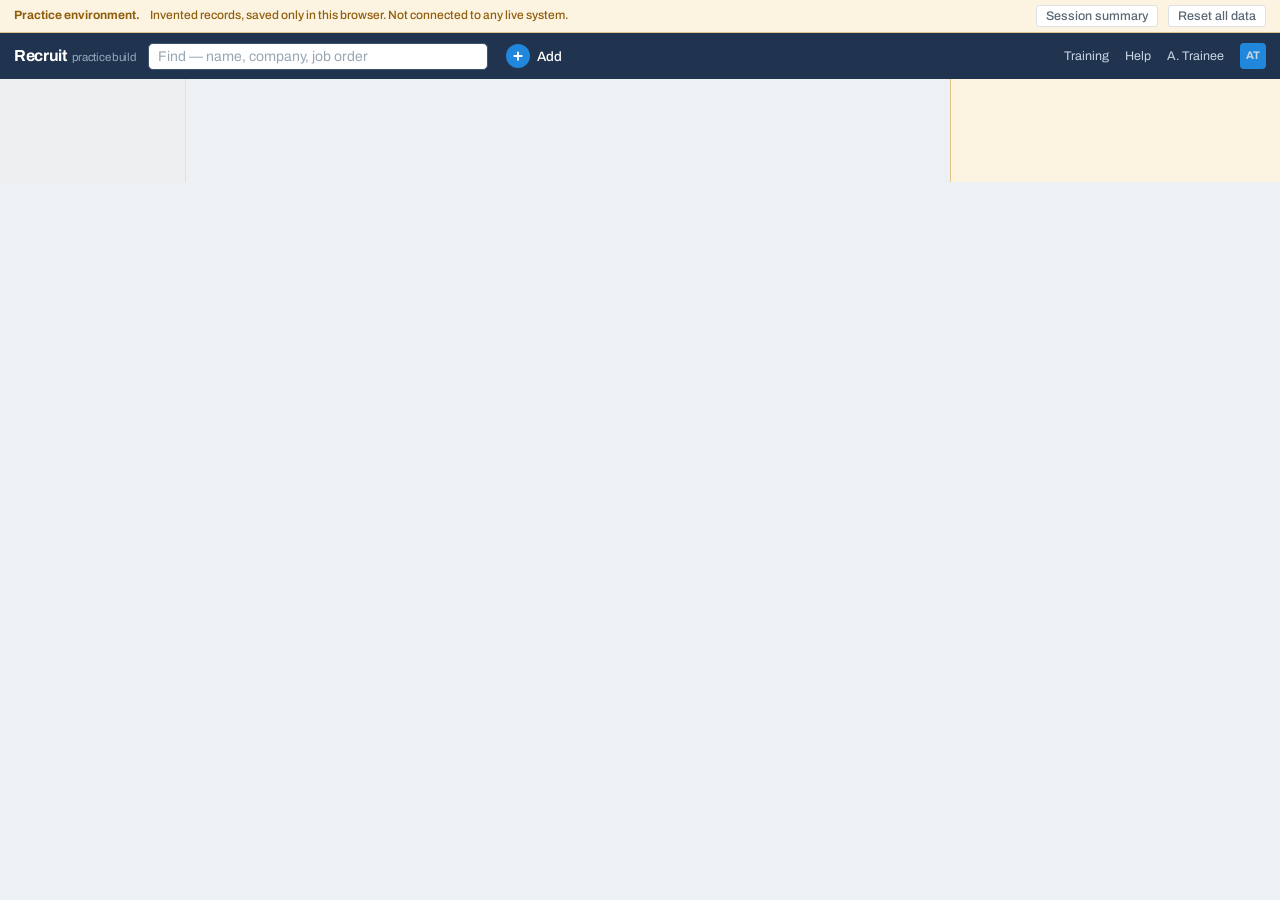
==== commit 75c0516f: "Rename index(3).html to index.html" ====
--- a/index.html
+++ b/index.html
@@ -7,343 +7,7 @@
 <link rel="preconnect" href="https://fonts.googleapis.com">
 <link rel="preconnect" href="https://fonts.gstatic.com" crossorigin>
 <link href="https://fonts.googleapis.com/css2?family=Archivo:wght@400;500;600;700&family=IBM+Plex+Mono:wght@400;500&display=swap" rel="stylesheet">
-<style>
-:root{
-  --ink:#16202B; --ink2:#3D4C5C; --ink3:#5F6E7D;
-  --line:#D3DBE2; --line2:#E7ECF1;
-  --shell:#E8ECF0; --surface:#FFFFFF; --surface2:#F5F7F9;
-  --sys:#23507F; --sys-soft:#E4EBF4; --sys-dark:#1A3D61;
-  --coach:#8F5F0E; --coach-soft:#FCF3E1; --coach-line:#E0C48A;
-  --good:#1C6E52; --good-soft:#E3F0EA;
-  --warn:#8A5A12; --warn-soft:#FBEFD9;
-  --bad:#9E3823; --bad-soft:#F7E5E1;
-  --p1:#8494A3; --p2:#6B87A8; --p3:#3E6EA8; --p4:#2E6B8E; --p5:#23736A; --p6:#1C6E52;
-  --r:5px;
-  --mono:'IBM Plex Mono', ui-monospace, Menlo, monospace;
-  --sans:'Archivo','Helvetica Neue',Arial,sans-serif;
-}
-*{box-sizing:border-box}
-html,body{margin:0;height:100%}
-body{font-family:var(--sans);color:var(--ink);background:var(--shell);font-size:14px;line-height:1.45;-webkit-font-smoothing:antialiased}
-button,input,select,textarea{font-family:inherit;font-size:inherit;color:inherit}
-:focus-visible{outline:2px solid var(--sys);outline-offset:2px}
-.mono{font-family:var(--mono);font-size:12px;letter-spacing:-.01em}
-
-.app{display:grid;grid-template-rows:auto auto auto 1fr;height:100%}
-.sandbox-mark{background:var(--coach-soft);border-bottom:1px solid var(--coach-line);color:var(--coach);
-  padding:6px 14px;font-size:12.5px;font-weight:500;display:flex;gap:10px;align-items:center;flex-wrap:wrap}
-.sandbox-mark b{font-weight:700}
-.sandbox-mark .sp{flex:1}
-
-/* top bar */
-.topbar{background:var(--ink);color:#fff;padding:0 12px;display:flex;align-items:center;gap:10px;min-height:50px}
-.menu-btn{background:#22303E;border:1px solid #3A4A5A;color:#fff;padding:6px 12px;border-radius:var(--r);cursor:pointer;font-size:13px;font-weight:500;display:flex;align-items:center;gap:7px}
-.menu-btn:hover{background:#2C3C4C}
-.menu-btn .bars{display:flex;flex-direction:column;gap:2.5px}
-.menu-btn .bars i{display:block;width:12px;height:1.5px;background:#fff}
-.appname{font-size:14px;font-weight:600;letter-spacing:-.01em;white-space:nowrap}
-.appname span{color:#93A3B3;font-weight:400;font-size:12px}
-.ff{position:relative;flex:1;max-width:340px}
-.ff input{width:100%;padding:6px 10px;border-radius:var(--r);border:1px solid #3A4A5A;background:#22303E;color:#fff}
-.ff input::placeholder{color:#8496A8}
-.ff-res{position:absolute;top:36px;left:0;right:0;background:#fff;border:1px solid var(--line);border-radius:var(--r);
-  box-shadow:0 10px 26px rgba(22,32,43,.28);z-index:45;max-height:340px;overflow:auto}
-.ff-res .grp{padding:5px 11px;font-size:11.5px;color:var(--ink3);background:var(--surface2);border-bottom:1px solid var(--line2)}
-.ff-res a{display:block;padding:7px 11px;color:var(--ink);text-decoration:none;font-size:13px;cursor:pointer;border-bottom:1px solid var(--line2)}
-.ff-res a:hover{background:var(--sys-soft)}
-.ff-res a small{display:block;color:var(--ink3);font-size:11.5px}
-.ff-res .none{padding:11px;font-size:13px;color:var(--ink3)}
-.topbar .sp{flex:1}
-.tbtn{background:transparent;border:1px solid #3A4A5A;color:#D6DEE6;padding:5px 10px;border-radius:var(--r);cursor:pointer;font-size:12.5px}
-.tbtn:hover{background:#22303E;color:#fff}
-.tbtn.pri{background:var(--sys);border-color:var(--sys);color:#fff;font-weight:500}
-.tbtn.pri:hover{background:#2C5F94}
-.who{font-size:12.5px;color:#93A3B3;display:flex;align-items:center;gap:6px;white-space:nowrap}
-.who i{width:7px;height:7px;border-radius:50%;background:#57C08E;display:block}
-
-/* open record tabs */
-.tabstrip{background:#22303E;display:flex;align-items:stretch;gap:1px;overflow-x:auto;min-height:33px;padding:0 8px}
-.rtab{display:flex;align-items:center;gap:7px;padding:0 10px;color:#B7C4D0;font-size:12.5px;cursor:pointer;
-  background:transparent;border:0;border-bottom:2px solid transparent;white-space:nowrap;max-width:210px}
-.rtab:hover{color:#fff;background:#2A3B4C}
-.rtab.on{background:var(--shell);color:var(--ink);font-weight:600;border-bottom-color:var(--sys)}
-.rtab .ty{font-size:10.5px;color:var(--ink3);font-family:var(--mono)}
-.rtab.on .ty{color:var(--sys-dark)}
-.rtab:not(.on) .ty{color:#7D90A2}
-.rtab .lbl{overflow:hidden;text-overflow:ellipsis;white-space:nowrap}
-.rtab .x{opacity:.6;font-size:14px;line-height:1}
-.rtab .x:hover{opacity:1}
-
-.body{display:flex;min-height:0;position:relative}
-.main{overflow:auto;padding:16px 20px 60px;min-width:0;flex:1}
-
-/* left rail */
-.rail{background:var(--surface);border-right:1px solid var(--line);overflow-y:auto;overflow-x:hidden;
-  width:212px;flex:none;padding-bottom:18px;transition:width .14s ease}
-.rail.mini{width:52px}
-.rail-toggle{display:flex;align-items:center;gap:9px;width:100%;background:transparent;border:0;
-  border-bottom:1px solid var(--line2);padding:11px 14px;cursor:pointer;color:var(--ink2);font-size:13px;font-weight:600}
-.rail.mini .rail-toggle{justify-content:center;padding:11px 0}
-.rail-toggle:hover{background:var(--surface2);color:var(--ink)}
-.rail-toggle .bars{display:flex;flex-direction:column;gap:2.5px;flex:none}
-.rail-toggle .bars i{display:block;width:13px;height:1.5px;background:currentColor;border-radius:1px}
-.rail-toggle .lbl{flex:1;text-align:left}
-.rail-toggle .chev{color:var(--ink3);font-size:15px;line-height:1}
-.rail-grp{padding:11px 14px 4px;font-size:11px;color:var(--ink3);font-weight:600;letter-spacing:.02em}
-.rail-sep{height:1px;background:var(--line2);margin:7px 10px}
-.rail a{display:flex;align-items:center;gap:10px;padding:7px 14px;color:var(--ink2);font-size:13.5px;
-  cursor:pointer;border-left:3px solid transparent;text-decoration:none;white-space:nowrap}
-.rail.mini a{justify-content:center;padding:9px 0;border-left:0;border-right:3px solid transparent}
-.rail a:hover{background:var(--surface2);color:var(--ink)}
-.rail a.on{background:var(--sys-soft);color:var(--sys-dark);border-left-color:var(--sys);font-weight:600}
-.rail.mini a.on{border-left-color:transparent;border-right-color:var(--sys)}
-.rail a .ic{display:flex;flex:none;position:relative;color:var(--ink3)}
-.rail a:hover .ic,.rail a.on .ic{color:var(--sys)}
-.rail a .ic .dot{position:absolute;top:-2px;right:-3px;width:6px;height:6px;border-radius:50%;
-  background:var(--bad);border:1.5px solid #fff}
-.rail a .lbl{flex:1;overflow:hidden;text-overflow:ellipsis}
-.rail a .ct{font-family:var(--mono);font-size:11px;color:var(--ink3);background:var(--surface2);
-  border:1px solid var(--line2);border-radius:9px;padding:0 6px;flex:none}
-.rail a.on .ct{background:#fff;border-color:#C3D3E5;color:var(--sys-dark)}
-.rail a .fl{font-family:var(--mono);font-size:11px;color:#fff;background:var(--bad);border-radius:9px;padding:0 6px;flex:none}
-
-/* headings */
-.crumb{font-size:12.5px;color:var(--ink3);margin-bottom:6px}
-.crumb b{color:var(--ink2);font-weight:500}
-.h{display:flex;align-items:flex-end;gap:12px;flex-wrap:wrap;margin-bottom:3px}
-.h h2{margin:0;font-size:21px;font-weight:600;letter-spacing:-.02em}
-.h .sp{flex:1}
-.sub{color:var(--ink3);font-size:12.5px;margin:0 0 15px}
-.sec{margin-top:24px}
-.sec>h3{font-size:13.5px;font-weight:600;margin:0 0 9px}
-.sec>h3 em{font-style:normal;color:var(--ink3);font-weight:400}
-
-.btn{background:var(--sys);color:#fff;border:1px solid var(--sys);padding:6px 12px;border-radius:var(--r);cursor:pointer;font-size:13px;font-weight:500}
-.btn:hover{background:var(--sys-dark)}
-.btn.ghost{background:#fff;color:var(--ink2);border-color:var(--line)}
-.btn.ghost:hover{background:var(--surface2);color:var(--ink)}
-.btn.sm{padding:3px 9px;font-size:12.5px}
-.btn.danger{background:#fff;color:var(--bad);border-color:#E3BFB7}
-.btn.danger:hover{background:var(--bad-soft)}
-.btnrow{display:flex;gap:7px;flex-wrap:wrap}
-
-.card{background:var(--surface);border:1px solid var(--line);border-radius:var(--r)}
-.card-h{padding:10px 13px;border-bottom:1px solid var(--line2);display:flex;align-items:center;gap:10px}
-.card-h h4{margin:0;font-size:13px;font-weight:600}
-.card-h .sp{flex:1}
-.card-b{padding:13px}
-.grid{display:grid;gap:13px}
-.g2{grid-template-columns:repeat(2,minmax(0,1fr))}
-.g3{grid-template-columns:repeat(3,minmax(0,1fr))}
-.g4{grid-template-columns:repeat(4,minmax(0,1fr))}
-
-.met{background:var(--surface);border:1px solid var(--line);border-radius:var(--r);padding:10px 12px}
-.met .k{font-size:12px;color:var(--ink3)}
-.met .v{font-size:25px;font-weight:600;letter-spacing:-.03em;line-height:1.15;margin-top:1px}
-.met .n{font-size:11.5px;color:var(--ink3)}
-.met .n.up{color:var(--good)} .met .n.dn{color:var(--bad)}
-
-/* snapshot panel on a record */
-.snap{background:var(--surface);border:1px solid var(--line);border-radius:var(--r);padding:13px;display:grid;
-  grid-template-columns:repeat(auto-fit,minmax(150px,1fr));gap:11px 20px}
-.snap div .k{font-size:11.5px;color:var(--ink3)}
-.snap div .v{font-size:13px;font-weight:500;margin-top:1px}
-
-/* record tab strip */
-.rtabs{display:flex;gap:2px;border-bottom:1px solid var(--line);margin:16px 0 0;overflow-x:auto}
-.rtabs a{padding:7px 12px;font-size:13px;color:var(--ink2);cursor:pointer;border-bottom:2px solid transparent;white-space:nowrap}
-.rtabs a:hover{color:var(--ink);background:var(--surface2)}
-.rtabs a.on{color:var(--sys-dark);border-bottom-color:var(--sys);font-weight:600}
-.rtabs a .ct{font-family:var(--mono);font-size:11px;color:var(--ink3);margin-left:4px}
-.tabbody{margin-top:16px}
-
-table{width:100%;border-collapse:collapse;background:var(--surface)}
-th{text-align:left;font-size:11.5px;font-weight:600;color:var(--ink3);padding:7px 10px;border-bottom:1px solid var(--line);white-space:nowrap;background:var(--surface2)}
-td{padding:8px 10px;border-bottom:1px solid var(--line2);font-size:13px;vertical-align:middle}
-tr:last-child td{border-bottom:0}
-tbody tr.click{cursor:pointer}
-tbody tr.click:hover{background:var(--sys-soft)}
-.tw{border:1px solid var(--line);border-radius:var(--r);overflow:hidden;overflow-x:auto}
-td.num,th.num{text-align:right;font-family:var(--mono);font-size:12px}
-.lnk{color:var(--sys);cursor:pointer;font-weight:500}
-.lnk:hover{text-decoration:underline}
-.muted{color:var(--ink3)}
-.empty{padding:24px 13px;text-align:center;color:var(--ink3);font-size:13px;background:var(--surface)}
-.empty b{display:block;color:var(--ink2);font-size:13.5px;margin-bottom:3px}
-
-.pill{display:inline-flex;align-items:center;gap:5px;font-size:11.5px;font-weight:600;padding:2px 8px;border-radius:11px;border:1px solid transparent;white-space:nowrap}
-.pill i{width:6px;height:6px;border-radius:50%;background:currentColor;display:block;flex:none}
-.p-open{background:var(--sys-soft);color:var(--sys-dark)}
-.p-good{background:var(--good-soft);color:var(--good)}
-.p-warn{background:var(--warn-soft);color:var(--warn)}
-.p-bad{background:var(--bad-soft);color:var(--bad)}
-.p-flat{background:var(--surface2);color:var(--ink3);border-color:var(--line2)}
-.tag{display:inline-block;font-size:11.5px;background:var(--surface2);border:1px solid var(--line2);color:var(--ink2);border-radius:3px;padding:1px 6px;margin:0 3px 3px 0}
-
-.kv{display:grid;grid-template-columns:150px 1fr;gap:7px 12px;font-size:13px}
-.kv dt{color:var(--ink3);font-size:12.5px}
-.kv dd{margin:0;font-weight:500}
-
-/* pipeline board */
-.ladder{display:flex;border:1px solid var(--line);border-radius:var(--r);background:var(--surface);overflow-x:auto}
-.rung{flex:1 0 144px;border-right:1px solid var(--line2);display:flex;flex-direction:column;min-height:224px}
-.rung:last-child{border-right:0}
-.rung-h{padding:8px 9px;border-bottom:1px solid var(--line2)}
-.rung-h .t{font-size:12px;font-weight:600;display:flex;align-items:center;gap:6px;line-height:1.3}
-.rung-h .t b{width:8px;height:8px;border-radius:2px;display:block;flex:none}
-.rung-h .c{font-family:var(--mono);font-size:10.5px;color:var(--ink3);margin-top:2px}
-.rung-b{padding:7px;display:flex;flex-direction:column;gap:6px;flex:1;background:var(--surface2)}
-.chip{background:var(--surface);border:1px solid var(--line);border-left:3px solid var(--p1);border-radius:4px;padding:6px 7px;cursor:pointer}
-.chip:hover{border-color:var(--sys)}
-.chip .n{font-size:12.5px;font-weight:600;letter-spacing:-.01em}
-.chip .m{font-size:11px;color:var(--ink3);margin-top:1px}
-.chip .d{font-family:var(--mono);font-size:10.5px;color:var(--ink3);margin-top:3px}
-.chip.stale{border-left-color:var(--bad)}
-.chip.stale .d{color:var(--bad)}
-
-.fun{display:flex;flex-direction:column;gap:6px}
-.fun-row{display:grid;grid-template-columns:142px 1fr 66px;gap:9px;align-items:center;font-size:12.5px}
-.fun-bar{height:16px;background:var(--surface2);border-radius:2px;overflow:hidden}
-.fun-bar span{display:block;height:100%}
-.fun-row .r{font-family:var(--mono);font-size:11.5px;color:var(--ink3);text-align:right}
-
-.cov{height:6px;background:var(--line2);border-radius:3px;overflow:hidden;min-width:58px}
-.cov span{display:block;height:100%;background:var(--p6)}
-
-.chk{display:flex;flex-direction:column}
-.chk-i{display:flex;gap:10px;align-items:flex-start;padding:9px 0;border-bottom:1px solid var(--line2)}
-.chk-i:last-child{border-bottom:0}
-.chk-i .bx{width:17px;height:17px;border:1.5px solid var(--line);border-radius:3px;background:#fff;cursor:pointer;flex:none;margin-top:1px;display:grid;place-items:center;font-size:11px;color:#fff}
-.chk-i.done .bx{background:var(--good);border-color:var(--good)}
-.chk-i .tx{font-size:13px}
-.chk-i.done .tx{color:var(--ink3);text-decoration:line-through}
-.chk-i .hint{font-size:11.5px;color:var(--ink3);margin-top:1px;text-decoration:none;display:block}
-
-.tl{border-left:2px solid var(--line2);padding-left:13px;margin-left:4px;display:flex;flex-direction:column;gap:12px}
-.tl-i{position:relative}
-.tl-i:before{content:"";position:absolute;left:-19px;top:5px;width:8px;height:8px;border-radius:50%;background:var(--sys);border:2px solid #fff}
-.tl-i .m{font-size:11.5px;color:var(--ink3)}
-.tl-i .t{font-size:13px;margin-top:1px}
-
-/* coach */
-.coach{background:var(--coach-soft);border-left:1px solid var(--coach-line);overflow-y:auto;
-  overflow-x:hidden;padding:13px;width:330px;flex:none;transition:width .14s ease}
-.coach.mini{display:none}
-.fab{position:fixed;right:18px;bottom:18px;z-index:39;display:flex;align-items:center;gap:9px;
-  background:var(--coach);color:#fff;border:0;border-radius:24px;padding:9px 16px 9px 11px;
-  cursor:pointer;font-family:var(--sans);font-size:13px;font-weight:600;
-  box-shadow:0 6px 20px rgba(22,32,43,.30)}
-.fab:hover{background:#7A5009;box-shadow:0 8px 24px rgba(22,32,43,.36)}
-.fab .ring{width:26px;height:26px;flex:none;display:block}
-.fab .ring text{font-family:var(--mono);font-size:9px;font-weight:500;fill:#fff}
-.fab .lb{line-height:1.15;text-align:left}
-.fab .lb small{display:block;font-weight:400;font-size:11px;opacity:.85}
-@media (max-width:560px){.fab{right:12px;bottom:12px;padding:8px 12px 8px 9px}.fab .lb{display:none}}
-.coach-collapse{background:transparent;border:1px solid var(--coach-line);color:var(--coach);
-  border-radius:var(--r);cursor:pointer;font-size:13px;line-height:1;padding:3px 7px}
-.coach-collapse:hover{background:#fff}
-.coach-rail{display:flex;flex-direction:column;align-items:center;gap:11px;cursor:pointer;
-  color:var(--coach);width:46px}
-.coach-rail:hover{color:#5C3D06}
-.coach-rail .btn-ic{border:1px solid var(--coach-line);background:#fff;border-radius:var(--r);
-  width:28px;height:28px;display:grid;place-items:center;font-size:14px;line-height:1}
-.coach-rail .vtxt{writing-mode:vertical-rl;text-orientation:mixed;font-size:11.5px;font-weight:600;
-  letter-spacing:.03em;white-space:nowrap}
-.coach-rail .cnt{font-family:var(--mono);font-size:10.5px;background:#fff;border:1px solid var(--coach-line);
-  border-radius:9px;padding:1px 5px}
-.coach-rail .ring{width:26px;height:26px;border-radius:50%;border:2px solid var(--coach-line);
-  display:grid;place-items:center;font-family:var(--mono);font-size:9.5px;color:var(--coach)}
-.coach h3{margin:0 0 2px;font-size:13.5px;font-weight:600;color:#5C3D06}
-.coach .cs{font-size:12.5px;color:var(--coach);margin:0 0 11px}
-.coach select{width:100%;padding:6px 8px;border:1px solid var(--coach-line);border-radius:var(--r);background:#fff;margin-bottom:11px;font-size:13px}
-.prog{background:#fff;border:1px solid var(--coach-line);border-radius:var(--r);padding:9px 10px;margin-bottom:11px}
-.prog .t{display:flex;justify-content:space-between;gap:8px;font-size:12.5px;margin-bottom:6px}
-.prog .t b{font-weight:600}
-.prog .bar{height:7px;background:#F1E4C6;border-radius:4px;overflow:hidden}
-.prog .bar span{display:block;height:100%;background:var(--coach)}
-.steps{display:flex;flex-direction:column;gap:1px}
-.step{background:#fff;border:1px solid #EFE0BE;padding:8px 10px;display:flex;gap:9px;align-items:flex-start}
-.step:first-child{border-radius:var(--r) var(--r) 0 0}
-.step:last-child{border-radius:0 0 var(--r) var(--r)}
-.step .ix{font-family:var(--mono);font-size:11px;color:var(--ink3);flex:none;width:17px;text-align:center;border:1px solid var(--line2);border-radius:50%;height:18px;line-height:16px}
-.step .tx{font-size:12.5px;line-height:1.4}
-.step .tx .hw{display:block;color:var(--ink3);font-size:11.5px;margin-top:2px}
-.step.done{background:#FBF7EC}
-.step.done .ix{background:var(--good);border-color:var(--good);color:#fff}
-.step.done .tx{color:var(--ink3)}
-.step.now{border-color:var(--coach);box-shadow:inset 3px 0 0 var(--coach)}
-.step.now .ix{border-color:var(--coach);color:var(--coach)}
-.step.now .tx{font-weight:500}
-.coach-done{background:var(--good-soft);border:1px solid #B8D8CA;color:var(--good);padding:9px 10px;border-radius:var(--r);font-size:12.5px;margin-bottom:11px}
-.coach-note{font-size:12px;color:var(--coach);margin-top:12px;line-height:1.45}
-.coach hr{border:0;border-top:1px solid var(--coach-line);margin:13px 0}
-
-/* modal */
-.scrim{position:fixed;inset:0;background:rgba(22,32,43,.45);display:grid;place-items:center;padding:16px;z-index:50}
-.modal{background:#fff;border-radius:7px;width:min(560px,100%);max-height:88vh;display:flex;flex-direction:column;box-shadow:0 18px 40px rgba(22,32,43,.28)}
-.modal.wide{width:min(780px,100%)}
-.modal-h{padding:13px 16px;border-bottom:1px solid var(--line)}
-.modal-h h4{margin:0;font-size:15.5px;font-weight:600;letter-spacing:-.01em}
-.modal-h p{margin:4px 0 0;font-size:12.5px;color:var(--ink3)}
-.modal-b{padding:15px 16px;overflow:auto}
-.modal-f{padding:11px 16px;border-top:1px solid var(--line);display:flex;gap:8px;justify-content:flex-end;background:var(--surface2);border-radius:0 0 7px 7px;flex-wrap:wrap}
-.f{margin-bottom:13px}
-.f>label{display:block;font-size:12.5px;font-weight:500;margin-bottom:4px}
-.f>label span{color:var(--bad);font-weight:700;margin-left:1px}
-.f input[type=text],.f input[type=number],.f input[type=date],.f input[type=time],.f select,.f textarea{width:100%;padding:7px 9px;border:1px solid var(--line);border-radius:var(--r);background:#fff}
-.f textarea{min-height:76px;resize:vertical;line-height:1.45}
-.f .hint{font-size:11.5px;color:var(--ink3);margin-top:4px}
-.f .err{font-size:11.5px;color:var(--bad);margin-top:4px;font-weight:500}
-.f.bad input,.f.bad textarea,.f.bad select{border-color:var(--bad);background:#FFFBFA}
-.f.cb{display:flex;gap:9px;align-items:flex-start}
-.f.cb input{margin-top:3px}
-.f.cb label{margin:0;font-weight:400;font-size:12.5px}
-.callout{background:var(--sys-soft);border:1px solid #C3D3E5;color:var(--sys-dark);padding:9px 11px;border-radius:var(--r);font-size:12.5px;margin-bottom:14px}
-.callout.warn{background:var(--warn-soft);border-color:var(--coach-line);color:#5C3D06}
-.callout.bad{background:var(--bad-soft);border-color:#E3BFB7;color:var(--bad)}
-.callout b{font-weight:600}
-
-/* guided tour */
-.tour-scrim{position:fixed;inset:0;background:rgba(22,32,43,.55);z-index:70}
-.tour-hole{position:fixed;z-index:71;border-radius:6px;border:2px solid var(--coach);
-  box-shadow:0 0 0 9999px rgba(22,32,43,.55);pointer-events:none}
-.tour-float{position:fixed;z-index:72}
-.tour-card{background:#fff;border:1px solid var(--coach-line);border-radius:8px;
-  box-shadow:0 16px 40px rgba(22,32,43,.32);padding:15px 16px 13px}
-.tour-step{font-size:11.5px;color:var(--coach);font-weight:600;margin-bottom:3px}
-.tour-card h4{margin:0 0 8px;font-size:15.5px;font-weight:600;letter-spacing:-.01em}
-.tour-body{font-size:13px;line-height:1.5;color:var(--ink2);max-height:44vh;overflow:auto}
-.tour-body p:last-child{margin-bottom:0}
-.tour-dots{display:flex;gap:4px;margin:12px 0 11px}
-.tour-dots span{height:3px;flex:1;background:var(--line2);border-radius:2px}
-.tour-dots span.past{background:var(--coach-line)}
-.tour-dots span.on{background:var(--coach)}
-.tour-actions{display:flex;gap:7px;align-items:center}
-@media (max-width:760px){.tour-body{max-height:38vh}}
-
-.toasts{position:fixed;bottom:16px;left:50%;transform:translateX(-50%);z-index:60;display:flex;flex-direction:column;gap:7px;align-items:center}
-.toast{background:var(--ink);color:#fff;padding:8px 14px;border-radius:20px;font-size:13px;box-shadow:0 5px 16px rgba(22,32,43,.3)}
-.toast.ok{background:var(--good)} .toast.no{background:var(--bad)}
-
-.coach-toggle{display:none}
-@media (max-width:1120px){
-  .coach{width:290px}
-}
-@media (max-width:760px){
-  .rail{width:52px}
-  .rail:not(.mini){width:52px}
-  .rail .rail-grp{display:none}
-  .rail .rail-toggle .lbl,.rail .rail-toggle .chev{display:none}
-  .rail a{justify-content:center;padding:9px 0;border-left:0}
-  .rail a .lbl,.rail a .ct,.rail a .fl{display:none}
-  .main{padding:13px}
-  .g2,.g3,.g4{grid-template-columns:minmax(0,1fr)}
-  .appname span{display:none}
-  .ff{max-width:none}
-  .kv{grid-template-columns:120px 1fr}
-}
-@media (prefers-reduced-motion:reduce){*{transition:none!important;animation:none!important}}
-</style>
+<link rel="stylesheet" href="app.css">
 </head>
 <body>
 <div class="app">
@@ -355,4332 +19,35 @@
   </div>
 
   <div class="topbar">
-    <div class="appname">Recruitment ATS <span>practice build</span></div>
+    <div class="appname">Recruit<span>practice build</span></div>
     <div class="ff">
-      <input id="ff" type="text" placeholder="Fast Find — name, company, job order" autocomplete="off" aria-label="Fast Find">
+      <input id="ff" type="text" placeholder="Find — name, company, job order" autocomplete="off" aria-label="Find">
       <div id="ff-res"></div>
     </div>
+    <button class="pillbtn" data-act="addnew" aria-label="Add a new record">
+      <span class="circ"><svg viewBox="0 0 16 16" aria-hidden="true"><path d="M8 3v10M3 8h10"/></svg></span>Add</button>
     <span class="sp"></span>
-    <button class="tbtn pri" data-act="addnew">+ Add New</button>
-    <div class="who"><i></i> A. Trainee</div>
+    <div class="tbar-r">
+      <span id="bell-root"></span>
+      <a data-act="training" id="tmode">Training</a>
+      <a data-go="guide">Help</a>
+      <span class="who">A. Trainee</span>
+      <span class="avatar">AT</span>
+    </div>
   </div>
 
-  <div class="tabstrip" id="tabstrip"></div>
-
   <div class="body">
-    <nav class="rail" id="rail"></nav>
+    <nav class="side" id="rail"></nav>
     <main class="main" id="main"></main>
     <aside class="coach" id="coach"></aside>
     <div id="fab-root"></div>
+<div id="fly-root"></div>
   </div>
 </div>
 <div class="toasts" id="toasts"></div>
 <div id="tour-root"></div>
 <div id="modal-root"></div>
 
-<script>
-(function(){
-"use strict";
-
-/* ---------------------------------------------------------------- helpers */
-var esc=function(s){return String(s==null?'':s).replace(/[&<>"']/g,function(c){
-  return {'&':'&amp;','<':'&lt;','>':'&gt;','"':'&quot;',"'":'&#39;'}[c];});};
-var SEQ={};
-var uid=function(p){SEQ[p]=(SEQ[p]||0)+1;return p+'-'+String(1000+SEQ[p]);};
-var TODAY=new Date();TODAY.setHours(9,0,0,0);
-var day=864e5;
-var dOff=function(n){return new Date(TODAY.getTime()+n*day);};
-var iso=function(d){return new Date(d).toISOString().slice(0,10);};
-var MON=['Jan','Feb','Mar','Apr','May','Jun','Jul','Aug','Sep','Oct','Nov','Dec'];
-var fmtD=function(d){if(!d)return '—';var x=new Date(d);return x.getDate()+' '+MON[x.getMonth()]+' '+String(x.getFullYear()).slice(2);};
-var fmtDT=function(d){var x=new Date(d),h=x.getHours(),m=String(x.getMinutes()).padStart(2,'0');
-  var ap=h>=12?'pm':'am';h=h%12||12;return fmtD(d)+' '+h+':'+m+ap;};
-var ago=function(d){var n=Math.floor((Date.now()-new Date(d).getTime())/day);
-  return n<=0?'today':(n===1?'yesterday':n+' days ago');};
-var daysBetween=function(a,b){return Math.round((new Date(b)-new Date(a))/day);};
-var money=function(n){return n==null?'—':'$'+Number(n).toLocaleString();};
-var pct=function(a,b){return b?Math.round(a/b*100):0;};
-var byId=function(arr,id){for(var i=0;i<arr.length;i++)if(arr[i].id===id)return arr[i];return null;};
-
-/* ---------------------------------------------------------------- vocabulary */
-var PIPE=[
-  {k:'New Lead',            c:'var(--p1)',help:'On the pipeline, not yet qualified by you.'},
-  {k:'Internal Submission', c:'var(--p2)',help:'Written up and sitting at your own quality gate.'},
-  {k:'Client Submission',   c:'var(--p3)',help:'Sent to the client contact. This creates the sendout.'},
-  {k:'Interview Scheduled', c:'var(--p4)',help:'An appointment exists on the record.'},
-  {k:'Offer Extended',      c:'var(--p5)',help:'Terms with the candidate, pending acceptance.'},
-  {k:'Placed',              c:'var(--p6)',help:'Accepted. A placement is created for approval.'}
-];
-var PIPE_K=PIPE.map(function(s){return s.k;});
-var PIPE_OUT=['Client Declined','Candidate Declined','Not Proceeding'];
-var pIx=function(k){return PIPE_K.indexOf(k);};
-var pColor=function(k){
-  if(k==='Client Declined')return 'var(--bad)';
-  if(k==='Candidate Declined')return '#B4553F';
-  if(k==='Not Proceeding')return 'var(--ink3)';
-  return (PIPE[pIx(k)]||{}).c||'var(--p1)';
-};
-var JO_STATUS=['Accepting Candidates','Covered','Filled','On Hold','Closed','Cancelled'];
-var JO_TYPE=['Contract','Contract To Hire','Direct Hire'];
-var CD_STATUS=['New Lead','Active','Submitted','Placed','Do Not Call','Archive'];
-var CO_STATUS=['Prospect','Active Account','Archive'];
-var PL_STATUS=['Pending Approval','Approved','Completed','Terminated'];
-var EMP_TYPE=['W2','1099','Corp to Corp','Permanent'];
-var NOTE_ACTIONS=['Call','Email','Meeting','Interview','Reference Check','Other'];
-var LEAD_STATUS=['New Lead','In Process','Converted','Archive'];
-var OPP_STATUS=['Open','Won','Lost'];
-var CATEGORIES=['Information Technology','Light Industrial','Admin & Clerical','Healthcare','Retail Operations'];
-var ONBOARD=[
-  {k:'rtw', t:'Right to work verified',            h:'Identity and eligibility evidence on file before day one.'},
-  {k:'contract',t:'Signed contract returned',      h:'Rates and end date must match the placement record.'},
-  {k:'bgv', t:'Background check cleared',          h:'Client-mandated on this account.'},
-  {k:'cred',t:'Credentials and licences current',  h:'Expiry dates recorded, not just presence of a document.'},
-  {k:'induction',t:'Client induction completed',   h:'Site access and system logins issued.'},
-  {k:'payroll',t:'Payroll and bank details captured',h:'Blocks the first invoice if missing.'}
-];
-
-/* ================================================================ CV pool generator */
-function rng(seed){var s=seed>>>0;return function(){s=(s*1664525+1013904223)>>>0;return s/4294967296;};}
-
-var FIRST=['Marcus','Ivy','Owen','Renata','Peter','Adaeze','Sofia','Hugo','Bea','Cyrus','Nadia','Elliot',
-'Aisha','Bernard','Camille','Dmitri','Elena','Farid','Gabriela','Hassan','Imani','Jonas','Katya','Lucas',
-'Mira','Noor','Oscar','Priya','Quentin','Rosa','Samir','Tania','Umar','Valeria','Wesley','Xiomara','Yusuf',
-'Zara','Alonzo','Bridget','Cedric','Dahlia','Emeka','Freya','Gustavo','Helena','Ibrahim','Josefina','Kwame',
-'Larissa','Mateo','Nia','Ola','Paloma','Rashid','Sinead','Tobias','Ursula','Vikram','Willa','Yara','Zane',
-'Anika','Boris','Clara','Devon','Esme','Fabian','Greta','Hector','Isla','Jamal','Keiko','Leandro','Marisol',
-'Nikolai','Odette','Pavel','Rania','Sven','Thandiwe','Ulric','Vera','Wren','Xavier','Yolanda','Zoltan'];
-var LAST=['Delaney','Chandran','Baptiste','Sol','Nkemelu','Kalu','Marchetti','Lindqvist','Toussaint','Ahmadi',
-'Farouk','Kwan','Okonjo','Petrov','Nakamura','Oyelaran','Vasquez','Bergstrom','Adeyemi','Castellanos','Duval',
-'Eriksen','Fitzgerald','Gallardo','Hollis','Iqbal','Jansen','Kovacs','Lombardi','Mbeki','Nadeau','Ortega',
-'Pfeiffer','Quintero','Rasmussen','Sandoval','Thibault','Ustinov','Villareal','Whitmore','Yamamoto','Zielinski',
-'Abara','Bhatt','Corrigan','Dossantos','Ekstrom','Ferreira','Grzegorz','Haddad','Ivanova','Jimenez','Kaur',
-'Larsen','Moreau','Novak','Osei','Pereira','Rahimi','Serrano','Tanaka','Uddin','Voss','Wickham','Xu','Yilmaz','Zamora'];
-var CV_LOCS=['Aurora','Halcyon','Pemberton','Corvus','Fairhaven','Linden Park','Westgate','Rockvale','Marlowe','Ashford'];
-var CV_SOURCES=['Referral','Job Board','Careers site','Database','Social','Walk-in','Rehire'];
-var CV_AVAIL=['Immediate','1 week','2 weeks','4 weeks','Notice period'];
-var CV_EDU=['High school diploma','Associate degree','Bachelor of Science','Bachelor of Arts',
-'Vocational diploma','Trade apprenticeship','Postgraduate diploma'];
-
-var VERTICALS={
-'Information Technology':{
-  n:45,rate:[45,95],
-  roles:['Software Engineer','Java Developer','.NET Developer','Front End Developer','DevOps Engineer',
-    'Data Engineer','QA Automation Analyst','Systems Administrator','Network Engineer','Help Desk Technician',
-    'Cloud Architect','Business Analyst','Cyber Security Analyst','Database Administrator','Scrum Master'],
-  skills:['Java','Spring Boot','Python','JavaScript','TypeScript','React','Angular','Node.js','C#','.NET Core',
-    'SQL Server','PostgreSQL','MongoDB','AWS','Azure','Docker','Kubernetes','Terraform','Jenkins','CI/CD',
-    'Selenium','Cypress','Linux','Windows Server','Active Directory','Cisco','Splunk','Power BI','Tableau',
-    'Snowflake','Kafka','REST APIs','GraphQL','Agile','Scrum','Git','Ansible','Bash','PowerShell','Redis'],
-  certs:['AWS Certified Solutions Architect','Azure Administrator Associate','CompTIA A+','CompTIA Security+',
-    'CCNA','CISSP','PMP','Certified Scrum Master','ITIL Foundation','Oracle Certified Professional','Kubernetes CKA'],
-  firms:['Meridian Systems','Blue Harbor Software','Kestrel Data','Northgate Technology','Palladium Digital',
-    'Ravenstone IT','Lumen Analytics','Ironwood Cloud','Vertex Payments','Solstice Labs'],
-  bullets:['Built and maintained {s1} services handling peak loads of {n}k requests per day',
-    'Migrated legacy workloads to {s2}, cutting infrastructure spend by {p} per cent',
-    'Automated the release pipeline with {s3}, taking deployments from weekly to daily',
-    'Led a team of {t} engineers through an {s4} delivery cycle',
-    'Reduced mean time to recovery by {p} per cent through improved monitoring and alerting',
-    'Designed the data model and query layer for a reporting platform used by {t} internal teams']},
-'Light Industrial':{
-  n:40,rate:[17,32],
-  roles:['Warehouse Associate','Forklift Operator','Machine Operator','Assembler','Production Supervisor',
-    'Shipping and Receiving Clerk','Quality Inspector','Maintenance Technician','Picker Packer','Material Handler',
-    'CNC Operator','Welder','Warehouse Team Lead','Inventory Control Clerk'],
-  skills:['Forklift','Reach Truck','Order Picker','Sit Down Forklift','RF Scanner','WMS','Pallet Jack',
-    'Inventory Control','Cycle Counting','Kitting','Assembly','Blueprint Reading','Calipers','Micrometer',
-    'Lean Manufacturing','5S','Kaizen','Six Sigma','MIG Welding','TIG Welding','CNC','Preventive Maintenance',
-    'Hydraulics','Pneumatics','OSHA','Shipping','Receiving','Loading Dock','Stand Up Forklift','Cherry Picker'],
-  certs:['Forklift Certification','OSHA 10','OSHA 30','Powered Industrial Truck Licence','CPR',
-    'Six Sigma Green Belt','HAZMAT Awareness','Lockout Tagout Trained'],
-  firms:['Vantage Cold Chain','Ironbark Manufacturing','Cascade Distribution','Redstone Fabrication',
-    'Summit Packaging','Halden Logistics','Trellis Components','Anchor Freight','Copperfield Plastics','Vale Metals'],
-  bullets:['Operated {s1} equipment across a {t}-bay dock with a {p} per cent pick accuracy rate',
-    'Picked and packed an average of {n} lines per shift using {s2}',
-    'Ran {s3} machinery on a three-shift rotation with no lost-time incidents',
-    'Supervised a crew of {t} on nights, covering handovers and shift paperwork',
-    'Carried out cycle counts and reconciled variances against {s4} records',
-    'Completed preventive maintenance schedules on {t} production lines']},
-'Admin & Clerical':{
-  n:32,rate:[19,34],
-  roles:['Administrative Assistant','Executive Assistant','Data Entry Clerk','Receptionist','Office Manager',
-    'Accounts Payable Clerk','Payroll Administrator','Customer Service Representative','Scheduling Coordinator',
-    'Legal Secretary','HR Assistant','Bookkeeper','Front Desk Coordinator'],
-  skills:['Microsoft Excel','Microsoft Word','PowerPoint','Outlook','Pivot Tables','VLOOKUP','Data Entry',
-    '10-key','QuickBooks','SAP','Oracle','Salesforce','Calendar Management','Travel Coordination',
-    'Minute Taking','Invoicing','Reconciliation','Accounts Payable','Accounts Receivable','ADP','Payroll',
-    'Filing','Typing 65 wpm','Switchboard','Expense Reports','Document Control','Records Management','Concur'],
-  certs:['Microsoft Office Specialist','Certified Administrative Professional','Notary Public',
-    'QuickBooks Certified User','ADP Certified','Certified Payroll Professional'],
-  firms:['Ardent Field Services','Pemberton Retail','Whitfield Legal','Cornerstone Insurance',
-    'Halcyon Health Group','Northwind Logistics','Berkeley Property Group','Fairlight Media',
-    'Stonebridge Accounting','Marlowe Council'],
-  bullets:['Managed diaries and travel for {t} senior managers across three sites',
-    'Processed an average of {n} invoices per month in {s1} with a {p} per cent first-pass rate',
-    'Built and maintained tracking workbooks in {s2}, including pivot reporting for month end',
-    'Handled a {n}-call daily switchboard and front desk for a {t}-person office',
-    'Ran fortnightly payroll for {n} employees using {s3}',
-    'Reorganised the filing and {s4} system ahead of an external audit']},
-'Healthcare':{
-  n:33,rate:[24,72],
-  roles:['Registered Nurse','Licensed Practical Nurse','Certified Nursing Assistant','Medical Assistant',
-    'Phlebotomist','Medical Records Clerk','Radiologic Technologist','Respiratory Therapist',
-    'Pharmacy Technician','Medical Biller','Patient Access Representative','Surgical Technologist',
-    'Physical Therapist Assistant'],
-  skills:['Patient Care','Vital Signs','IV Insertion','Phlebotomy','EMR','Epic','Cerner','Meditech','HIPAA',
-    'Medication Administration','Wound Care','Triage','ICU','Med-Surg','Telemetry','Paediatrics','Geriatrics',
-    'Long Term Care','Infection Control','CPT Coding','ICD-10','Medical Terminology','Vaccination',
-    'Specimen Collection','Charting','Care Planning','Night Shift','Acute Care','Rehabilitation'],
-  certs:['BLS','ACLS','PALS','RN Licence','LPN Licence','CNA Certification','CPR','Phlebotomy Certification',
-    'CCMA','ARRT','Certified Pharmacy Technician'],
-  firms:['Halcyon Health Group','Cedarline Care Homes','St Alders Hospital','Meadowview Rehabilitation',
-    'Riverbend Clinic','Ashford Medical Centre','Grange Park Nursing Home','Beaumont Surgical',
-    'Linden Park Urgent Care','Whitmore Paediatrics'],
-  bullets:['Carried a caseload of {t} patients per shift on a {n}-bed {s1} unit',
-    'Documented care and observations in {s2} to HIPAA standards',
-    'Administered medication and monitored {s3} for post-operative patients',
-    'Drew and processed an average of {n} specimens per day with a {p} per cent success rate',
-    'Coded and submitted claims using {s4} with a {p} per cent clean-claim rate',
-    'Covered {t} night shifts per rotation across two sites']}
-};
-
-function pick(r,a){return a[Math.floor(r()*a.length)];}
-function pickN(r,a,n){
-  var c=a.slice(),o=[];
-  while(o.length<n&&c.length)o.push(c.splice(Math.floor(r()*c.length),1)[0]);
-  return o;
-}
-function buildCV(r,name,role,vert,loc,skills,certs,years,email,phone){
-  var V=VERTICALS[vert];
-  var L=[];
-  L.push(name.toUpperCase());
-  L.push(role+'  |  '+loc+'  |  '+phone+'  |  '+email);
-  L.push('');
-  L.push('PROFESSIONAL SUMMARY');
-  L.push(years+' years of experience as a '+role.toLowerCase()+' in '+vert.toLowerCase()+
-    '. Strengths in '+skills.slice(0,3).join(', ')+'. '+
-    pick(r,['Available for shift work.','Open to travel within the region.','Seeking a longer-term assignment.',
-      'Comfortable in a fast-moving environment.','Looking for a route to a permanent position.'])+
-    ' '+pick(r,['Willing to relocate.','Not willing to relocate.','Open to relocation for the right role.']));
-  L.push('');
-  L.push('KEY SKILLS');
-  L.push(skills.join(', '));
-  L.push('');
-  L.push('EMPLOYMENT HISTORY');
-  var end=2026,firms=pickN(r,V.firms,3);
-  for(var i=0;i<3;i++){
-    var span=1+Math.floor(r()*4),start=end-span;
-    if(start<2026-years-2)start=2026-years-2;
-    L.push(firms[i]+' — '+(i===0?role:pick(r,V.roles))+'   '+start+'–'+(i===0?'present':String(end)));
-    var bl=pickN(r,V.bullets,2);
-    bl.forEach(function(b){
-      L.push('  - '+b.replace('{s1}',skills[0]||'').replace('{s2}',skills[1]||'')
-        .replace('{s3}',skills[2]||'').replace('{s4}',skills[3]||skills[0]||'')
-        .replace('{n}',String(10+Math.floor(r()*90)))
-        .replace(/\{p\}/g,String(90+Math.floor(r()*10)))
-        .replace(/\{t\}/g,String(2+Math.floor(r()*14))));
-    });
-    end=start;
-    L.push('');
-  }
-  L.push('EDUCATION');
-  L.push(pick(r,CV_EDU)+', '+(1998+Math.floor(r()*26)));
-  L.push('');
-  L.push('CERTIFICATIONS');
-  L.push(certs.join(', '));
-  return L.join('\n');
-}
-function generatePool(db){
-  var r=rng(20260907),made=0;
-  Object.keys(VERTICALS).forEach(function(vert){
-    var V=VERTICALS[vert];
-    for(var i=0;i<V.n;i++){
-      var name=pick(r,FIRST)+' '+pick(r,LAST);
-      var guard=0;
-      while(db.candidates.some(function(c){return c.name===name;})&&guard++<40)
-        name=pick(r,FIRST)+' '+pick(r,LAST);
-      if(db.candidates.some(function(c){return c.name===name;}))continue;
-      var role=pick(r,V.roles);
-      var loc=pick(r,CV_LOCS);
-      var skills=pickN(r,V.skills,5+Math.floor(r()*4));
-      var certs=pickN(r,V.certs,1+Math.floor(r()*3));
-      var years=1+Math.floor(r()*22);
-      var rate=V.rate[0]+Math.floor(r()*(V.rate[1]-V.rate[0]));
-      var email=name.toLowerCase().replace(/[^a-z]+/g,'.')+'@mail.example';
-      var phone='+1 555 '+String(1000+Math.floor(r()*8999));
-      var st=r();
-      var status=st<0.06?'Do Not Call':(st<0.12?'Archive':(st<0.30?'New Lead':'Active'));
-      var c={id:uid('CD'),name:name,occupation:role,status:status,category:vert,location:loc,
-        skills:skills,source:pick(r,CV_SOURCES),desiredRate:rate,availability:pick(r,CV_AVAIL),
-        employmentPref:pick(r,['Contract','Contract To Hire','Direct Hire']),relocate:r()<0.4,
-        owner:pick(r,['A. Rao','M. Silva','A. Trainee']),added:iso(dOff(-Math.floor(r()*400))),
-        phone:phone,email:email,years:years,mine:false,
-        cvName:name.replace(/[^A-Za-z]+/g,'_')+'_CV.txt',cvAt:iso(dOff(-Math.floor(r()*300)))};
-      c.cv=buildCV(r,name,role,vert,loc,skills,certs,years,email,phone);
-      db.candidates.push(c);made++;
-    }
-  });
-  return made;
-}
-
-/* ================================================================ boolean search */
-function bsTokenize(q){
-  var t=[],i=0,s=String(q||'');
-  while(i<s.length){
-    var ch=s[i];
-    if(/\s/.test(ch)){i++;continue;}
-    if(ch==='('||ch===')'){t.push({k:ch});i++;continue;}
-    var fq=/^([A-Za-z]+):"([^"]*)"/.exec(s.slice(i));
-    if(fq){t.push({k:'term',v:fq[2],field:fq[1].toLowerCase(),phrase:true});i+=fq[0].length;continue;}
-    if(ch==='"'){
-      var j=s.indexOf('"',i+1);
-      if(j<0)throw new Error('Unclosed quotation mark. Every phrase needs a closing double quote.');
-      t.push({k:'term',v:s.slice(i+1,j),phrase:true});i=j+1;continue;
-    }
-    if(ch==='-'&&i+1<s.length&&!/\s/.test(s[i+1])){t.push({k:'NOT'});i++;continue;}
-    var m=/^[^\s()"]+/.exec(s.slice(i));
-    var w=m[0];i+=w.length;
-    var U=w.toUpperCase();
-    if(U==='AND'||U==='&&'){t.push({k:'AND'});continue;}
-    if(U==='OR'||U==='||'){t.push({k:'OR'});continue;}
-    if(U==='NOT'){t.push({k:'NOT'});continue;}
-    var f=null,v=w,c=w.indexOf(':');
-    if(c>0){f=w.slice(0,c).toLowerCase();v=w.slice(c+1);}
-    t.push({k:'term',v:v,field:f});
-  }
-  return t;
-}
-var BS_FIELDS={name:1,title:1,occupation:1,skills:1,location:1,status:1,source:1,category:1,cv:1,rate:1,availability:1,owner:1};
-function bsParse(q){
-  var t=bsTokenize(q),p=0;
-  function peek(){return t[p];}
-  function eat(k){if(t[p]&&t[p].k===k){return t[p++];}return null;}
-  function parseOr(){
-    var n=parseAnd();
-    while(peek()&&peek().k==='OR'){p++;n={op:'OR',l:n,r:parseAnd()};}
-    return n;
-  }
-  function parseAnd(){
-    var n=parseNot();
-    for(;;){
-      if(peek()&&peek().k==='AND'){p++;n={op:'AND',l:n,r:parseNot()};continue;}
-      if(peek()&&(peek().k==='term'||peek().k==='('||peek().k==='NOT')){n={op:'AND',l:n,r:parseNot()};continue;}
-      break;
-    }
-    return n;
-  }
-  function parseNot(){
-    if(peek()&&peek().k==='NOT'){p++;return {op:'NOT',l:parseNot()};}
-    return parseAtom();
-  }
-  function parseAtom(){
-    if(eat('(')){
-      var n=parseOr();
-      if(!eat(')'))throw new Error('Unbalanced brackets. Every ( needs a matching ).');
-      return n;
-    }
-    var tk=eat('term');
-    if(!tk)throw new Error('Expected a search term'+(peek()?' but found "'+(peek().k)+'"':' at the end of the query')+'.');
-    if(tk.field&&!BS_FIELDS[tk.field])
-      throw new Error('Unknown field "'+tk.field+'". Try one of: '+Object.keys(BS_FIELDS).join(', ')+'.');
-    return {op:'TERM',v:tk.v,field:tk.field||null,phrase:!!tk.phrase};
-  }
-  if(!t.length)return null;
-  var ast=parseOr();
-  if(p<t.length)throw new Error('Could not read the whole query. Check the operators around "'+
-    (t[p].v||t[p].k)+'".');
-  return ast;
-}
-function bsRegex(term,phrase){
-  var esc=String(term).replace(/[.*+?^${}()|[\]\\]/g,function(c){return c==='*'?'*':'\\'+c;});
-  esc=esc.replace(/\\\*/g,'*');
-  var star=esc.indexOf('*')>=0;
-  var body=esc.replace(/\*/g,'[a-z0-9+#._-]*');
-  if(phrase)return new RegExp(body.replace(/\s+/g,'\\s+'),'i');
-  return new RegExp('(^|[^a-z0-9+#_])'+body+(star?'':'([^a-z0-9+#_]|$)'),'i');
-}
-function bsHaystack(c,field){
-  if(field==='name')return c.name;
-  if(field==='title'||field==='occupation')return c.occupation;
-  if(field==='skills')return (c.skills||[]).join(' ');
-  if(field==='location')return c.location;
-  if(field==='status')return c.status;
-  if(field==='source')return c.source;
-  if(field==='category')return c.category;
-  if(field==='cv')return c.cv||'';
-  if(field==='rate')return String(c.desiredRate);
-  if(field==='availability')return c.availability;
-  if(field==='owner')return c.owner||'';
-  return [c.name,c.occupation,(c.skills||[]).join(' '),c.location,c.status,c.source,c.category,
-    c.availability,c.owner||'',c.cv||''].join(' \u00b7 ');
-}
-function bsEval(node,c,hits){
-  if(!node)return true;
-  if(node.op==='TERM'){
-    var re=bsRegex(node.v,node.phrase);
-    var ok=re.test(bsHaystack(c,node.field));
-    if(ok&&hits){var lbl=(node.field?node.field+':':'')+node.v;if(hits.indexOf(lbl)<0)hits.push(lbl);}
-    return ok;
-  }
-  if(node.op==='NOT')return !bsEval(node.l,c,null);
-  if(node.op==='AND')return bsEval(node.l,c,hits)&&bsEval(node.r,c,hits);
-  if(node.op==='OR'){
-    var a=bsEval(node.l,c,hits),b=bsEval(node.r,c,hits);
-    return a||b;
-  }
-  return true;
-}
-function bsExplain(node){
-  if(!node)return 'everything';
-  if(node.op==='TERM'){
-    var w=node.phrase?'the exact phrase “'+node.v+'”':(node.v.indexOf('*')>=0?'anything starting “'+node.v.replace('*','')+'”':'the whole word “'+node.v+'”');
-    return node.field?(w+' in '+node.field):w;
-  }
-  if(node.op==='NOT')return 'NOT ('+bsExplain(node.l)+')';
-  return '('+bsExplain(node.l)+' '+node.op+' '+bsExplain(node.r)+')';
-}
-function bsSearch(q){
-  var ast=bsParse(q);
-  var rows=[];
-  DB.candidates.forEach(function(c){
-    var hits=[];
-    if(bsEval(ast,c,hits))rows.push({c:c,hits:hits});
-  });
-  return {ast:ast,explain:bsExplain(ast),rows:rows};
-}
-
-/* ================================================================ local database */
-var Store=(function(){
-  var NAME='recruitment_ats_sandbox',VER=1,idb=null,timer=null;
-  var api={available:false,ready:false,lastSaved:null,reason:'not initialised'};
-  function open(){
-    return new Promise(function(res,rej){
-      var IDB=(typeof window!=='undefined')&&(window.indexedDB||window.mozIndexedDB||window.webkitIndexedDB);
-      if(!IDB){rej(new Error('This browser or preview frame does not expose IndexedDB.'));return;}
-      var rq;
-      try{rq=IDB.open(NAME,VER);}catch(e){rej(e);return;}
-      rq.onupgradeneeded=function(){
-        var d=rq.result;
-        if(!d.objectStoreNames.contains('state'))d.createObjectStore('state');
-        if(!d.objectStoreNames.contains('files'))d.createObjectStore('files');
-      };
-      rq.onsuccess=function(){idb=rq.result;api.available=true;res(idb);};
-      rq.onerror=function(){rej(rq.error||new Error('Could not open the local database.'));};
-      rq.onblocked=function(){rej(new Error('The local database is blocked by another open tab.'));};
-    });
-  }
-  function tx(store,mode,fn){
-    return new Promise(function(res,rej){
-      if(!idb){rej(new Error('No database'));return;}
-      var t=idb.transaction(store,mode),s=t.objectStore(store),out;
-      try{out=fn(s);}catch(e){rej(e);return;}
-      t.oncomplete=function(){res(out&&out.result!==undefined?out.result:out);};
-      t.onerror=function(){rej(t.error);};
-    });
-  }
-  api.init=function(){
-    return open().then(function(){
-      return tx('state','readonly',function(s){return s.get('current');});
-    }).then(function(rec){
-      api.ready=true;api.reason='Local database active';
-      return rec||null;
-    }).catch(function(e){
-      api.available=false;api.ready=true;api.reason=e.message||String(e);
-      return null;
-    });
-  };
-  api.save=function(force){
-    if(!api.available||!api.ready)return;
-    if(timer)clearTimeout(timer);
-    var run=function(){
-      timer=null;
-      var payload={savedAt:new Date().toISOString(),version:VER,data:DB,seq:SEQ};
-      tx('state','readwrite',function(s){return s.put(payload,'current');})
-        .then(function(){api.lastSaved=payload.savedAt;})
-        .catch(function(e){api.available=false;api.reason='Save failed: '+(e.message||e);});
-    };
-    if(force)run();else timer=setTimeout(run,700);
-  };
-  api.load=function(){
-    if(!api.available)return Promise.resolve(null);
-    return tx('state','readonly',function(s){return s.get('current');});
-  };
-  api.clear=function(){
-    if(!api.available)return Promise.resolve();
-    return tx('state','readwrite',function(s){return s.delete('current');})
-      .then(function(){return tx('files','readwrite',function(s){return s.clear();});})
-      .then(function(){api.lastSaved=null;});
-  };
-  api.putFile=function(key,blob){
-    if(!api.available)return Promise.resolve();
-    return tx('files','readwrite',function(s){return s.put(blob,key);}).catch(function(){});
-  };
-  api.countFiles=function(){
-    if(!api.available)return Promise.resolve(0);
-    return tx('files','readonly',function(s){return s.count();}).catch(function(){return 0;});
-  };
-  return api;
-})();
-
-/* ---------------------------------------------------------------- seed */
-function seed(){
-  SEQ={};
-  var db={leads:[],opps:[],companies:[],contacts:[],candidates:[],jobs:[],subs:[],
-    appts:[],placements:[],times:[],notes:[],tasks:[],tearsheets:[],savedSearches:[],
-    audit:[],quiz:null,assess:null,tourSeen:false};
-
-  function co(name,cat,owner,status,since){
-    var c={id:uid('CL'),name:name,category:cat,owner:owner,status:status,since:since,mine:false,
-      employees:['120','450','2,400','60'][db.companies.length%4]};
-    db.companies.push(c);return c;
-  }
-  function ct(co,name,title,primary){
-    var c={id:uid('CT'),companyId:co.id,name:name,title:title,status:'Active',owner:co.owner,primary:!!primary,
-      email:name.toLowerCase().replace(/[^a-z]+/g,'.')+'@'+co.name.toLowerCase().replace(/[^a-z]+/g,'')+'.example',
-      phone:'+1 555 01'+String(20+db.contacts.length),mine:false};
-    db.contacts.push(c);return c;
-  }
-  function jo(co,contact,title,type,openings,filled,pay,bill,loc,owner,opened,status,cat){
-    var j={id:uid('JO'),companyId:co.id,contactId:contact.id,title:title,type:type,status:status,
-      openings:openings,filled:filled,payRate:pay,billRate:bill,location:loc,owner:owner,
-      added:iso(opened),startDate:iso(dOff(14)),duration:'6 months',category:cat,published:false,
-      mine:false,closedReason:null,
-      description:'Shift-based role. Client expects two client submissions per week and no unexplained gaps over 60 days.'};
-    db.jobs.push(j);return j;
-  }
-  function ca(name,occ,loc,skills,src,rate,avail,status,cat){
-    var c={id:uid('CD'),name:name,occupation:occ,location:loc,skills:skills,source:src,status:status,
-      category:cat,desiredRate:rate,availability:avail,owner:'A. Rao',added:iso(dOff(-30)),
-      relocate:false,employmentPref:'Contract',mine:false,
-      email:name.toLowerCase().replace(/[^a-z]+/g,'.')+'@mail.example',
-      phone:'+1 555 07'+String(10+db.candidates.length)};
-    db.candidates.push(c);return c;
-  }
-  function sub(job,cand,status,daysAgo,extra){
-    var out=PIPE_OUT.indexOf(status)>=0;
-    var via=(extra&&extra.via)||'Internal Submission';
-    var ix=out?pIx(via):pIx(status);
-    var hist=[];
-    for(var i=0;i<=ix;i++)hist.push({status:PIPE_K[i],at:dOff(-(daysAgo+(ix-i)*2+(out?2:0))).toISOString(),by:'A. Rao'});
-    if(out)hist.push({status:status,at:dOff(-daysAgo).toISOString(),by:'A. Rao'});
-    var s={id:uid('SB'),jobId:job.id,candidateId:cand.id,status:status,owner:'A. Rao',
-      added:hist[0].at,modified:dOff(-daysAgo).toISOString(),history:hist,mine:false,
-      screenNote:'',summary:'',payRate:null,billRate:null,sentTo:null,sendoutAt:null,
-      apptId:null,startDate:null,reason:null};
-    if(extra)for(var k in extra)s[k]=extra[k];
-    db.subs.push(s);return s;
-  }
-  function note(action,text,daysAgo,links,who){
-    db.notes.push({id:uid('NT'),action:action,text:text,at:dOff(-daysAgo).toISOString(),
-      by:who||'A. Rao',links:links,mine:false});
-  }
-
-  var c1=co('Northwind Logistics','Light Industrial','A. Rao','Active Account','2023-04-11');
-  var c2=co('Halcyon Health Group','Healthcare','A. Rao','Active Account','2024-01-22');
-  var c3=co('Pemberton Retail','Retail Operations','M. Silva','Active Account','2025-02-03');
-  var c4=co('Ardent Field Services','Admin & Clerical','M. Silva','Prospect','2026-06-15');
-
-  var t1=ct(c1,'Dana Whitfield','Head of Operations',true);
-  var t2=ct(c1,'Priya Menon','Warehouse Manager');
-  var t3=ct(c2,'Samuel Okoro','Nurse Staffing Lead',true);
-  var t4=ct(c2,'Leah Bright','HR Business Partner');
-  var t5=ct(c3,'Tomas Berger','Store Operations Manager',true);
-  var t6=ct(c4,'Nina Vogel','Contracts Manager',true);
-
-  var j1=jo(c1,t2,'Warehouse Team Lead','Contract',3,1,30,38,'Aurora — East hub','A. Rao',dOff(-34),'Accepting Candidates','Light Industrial');
-  var j2=jo(c1,t1,'Fleet Dispatcher','Contract To Hire',1,0,26,32,'Aurora — East hub','A. Rao',dOff(-19),'Accepting Candidates','Light Industrial');
-  var j3=jo(c2,t3,'Registered Nurse — nights','Contract',4,2,50,64,'Halcyon Central','A. Rao',dOff(-47),'Covered','Healthcare');
-  var j4=jo(c3,t5,'Assistant Store Manager','Direct Hire',2,2,23,29,'Pemberton — North mall','M. Silva',dOff(-61),'Accepting Candidates','Retail Operations');
-  var j5=jo(c2,t4,'Medical Records Clerk','Contract',1,0,19,24,'Halcyon Central','M. Silva',dOff(-26),'Accepting Candidates','Admin & Clerical');
-
-  var k1=ca('Marcus Delaney','Warehouse Supervisor','Aurora',['Inventory','Team lead','WMS'],'Referral',36,'2 weeks','Submitted','Light Industrial');
-  var k2=ca('Ivy Chandran','Logistics Coordinator','Aurora',['Dispatch','Route planning'],'Job Board',31,'Immediate','Active','Light Industrial');
-  var k3=ca('Owen Baptiste','Warehouse Operative','Aurora',['Forklift','Picking'],'Walk-in',27,'Immediate','Active','Light Industrial');
-  var k4=ca('Renata Sol','Registered Nurse','Halcyon',['ICU','Night shift','BLS'],'Referral',62,'4 weeks','Submitted','Healthcare');
-  var k5=ca('Peter Nkemelu','Registered Nurse','Halcyon',['Med-surg','Night shift'],'Job Board',60,'Immediate','Submitted','Healthcare');
-  var k6=ca('Adaeze Kalu','Registered Nurse','Halcyon',['Paediatrics'],'Database',65,'Notice period','Active','Healthcare');
-  var k7=ca('Sofia Marchetti','Store Supervisor','Pemberton',['Rostering','Shrinkage control'],'Job Board',28,'Immediate','Placed','Retail Operations');
-  var k8=ca('Hugo Lindqvist','Records Administrator','Halcyon',['EMR','Data entry'],'Job Board',23,'Immediate','Active','Admin & Clerical');
-  var k9=ca('Bea Toussaint','Dispatcher','Aurora',['Fleet','Telematics'],'Referral',33,'1 week','Submitted','Light Industrial');
-  var k10=ca('Cyrus Ahmadi','Warehouse Operative','Aurora',['Picking','Stock count'],'Job Board',26,'Immediate','New Lead','Light Industrial');
-  var k11=ca('Nadia Farouk','Nurse Practitioner','Halcyon',['Triage','ER'],'Referral',70,'6 weeks','Active','Healthcare');
-  var k12=ca('Elliot Kwan','Assistant Manager','Pemberton',['Merchandising','Cash handling'],'Walk-in',30,'2 weeks','Placed','Retail Operations');
-
-  sub(j1,k1,'Client Submission',9,{screenNote:'Six years supervising a 40-head pick line. Comfortable on nights.',
-    summary:'Strong fit for the East hub lead role. Runs shift handovers today and has WMS exposure on two systems.',
-    payRate:30,billRate:38,sentTo:t2.id,sendoutAt:dOff(-9).toISOString()});
-  sub(j1,k3,'Internal Submission',2,{screenNote:'Operative level, not yet a lead. Parked for the next operative requirement.'});
-  sub(j1,k10,'New Lead',1,{});
-  sub(j2,k9,'Interview Scheduled',4,{screenNote:'Ran a 12-vehicle desk at her last employer.',
-    summary:'Direct fleet dispatch experience, telematics literate, one week notice.',
-    payRate:26,billRate:32,sentTo:t1.id,sendoutAt:dOff(-7).toISOString()});
-  sub(j2,k2,'Internal Submission',11,{screenNote:'Coordinator background, dispatch adjacent. Needs a rate conversation before we send it.'});
-  sub(j3,k4,'Offer Extended',6,{screenNote:'ICU nights, current BLS.',summary:'Cleared client screening criteria.',
-    payRate:50,billRate:64,sentTo:t3.id,sendoutAt:dOff(-16).toISOString(),startDate:iso(dOff(14))});
-  sub(j3,k5,'Client Submission',13,{screenNote:'Med-surg, open to nights.',
-    summary:'Available immediately, med-surg rather than ICU.',payRate:48,billRate:60,sentTo:t3.id,sendoutAt:dOff(-13).toISOString()});
-  sub(j3,k6,'Client Declined',8,{screenNote:'Paediatrics only.',reason:'Client requires adult ICU experience.',via:'Client Submission'});
-  sub(j5,k8,'Internal Submission',7,{screenNote:'EMR trained, immediate start, wants a permanent route long term.'});
-  sub(j4,k7,'Placed',22,{screenNote:'Supervisor with rostering ownership.',summary:'Client accepted on first submission.',
-    payRate:23,billRate:29,sentTo:t5.id,sendoutAt:dOff(-30).toISOString(),startDate:iso(dOff(-18))});
-  sub(j4,k12,'Placed',35,{screenNote:'Assistant manager, cash handling exposure.',summary:'Second head for the North mall store.',
-    payRate:24,billRate:29,sentTo:t5.id,sendoutAt:dOff(-42).toISOString(),startDate:iso(dOff(-33))});
-
-  db.subs.filter(function(s){return s.status==='Interview Scheduled';}).forEach(function(s){
-    var j=byId(db.jobs,s.jobId);
-    var a={id:uid('AP'),subject:'Client interview — '+byId(db.candidates,s.candidateId).name,
-      type:'Interview',at:dOff(1).setHours?new Date(dOff(1).setHours(10,0,0,0)).toISOString():dOff(1).toISOString(),
-      duration:45,location:'On site',attendees:'Dana Whitfield',jobId:s.jobId,candidateId:s.candidateId,mine:false};
-    db.appts.push(a);s.apptId=a.id;
-  });
-
-  db.subs.filter(function(s){return s.status==='Placed';}).forEach(function(s,i){
-    var p={id:uid('PL'),jobId:s.jobId,candidateId:s.candidateId,subId:s.id,
-      status:'Approved',employmentType:'W2',start:s.startDate,end:iso(dOff(90)),
-      payRate:s.payRate,billRate:s.billRate,approvedBy:'M. Silva',mine:false,onboard:{}};
-    ONBOARD.forEach(function(o){p.onboard[o.k]=true;});
-    if(i===0){p.onboard.bgv=false;p.onboard.payroll=false;}
-    db.placements.push(p);
-  });
-
-  db.placements.forEach(function(p,i){
-    var wks=i===0?[-2,-1]:[-3,-2,-1];
-    wks.forEach(function(w,wi){
-      db.times.push({id:uid('TE'),placementId:p.id,weekEnding:iso(dOff(w*7)),
-        regular:[40,38,40,40][(i+wi)%4],overtime:[0,2,5,0][(i+wi)%4],
-        status:(wi===wks.length-1)?'Submitted':'Approved',mine:false,note:''});
-    });
-  });
-
-  db.leads=[
-    {id:uid('LD'),name:'Gregor Halloway',company:'Vantage Cold Chain',title:'Operations Director',
-     status:'New Lead',source:'Inbound web',owner:'A. Trainee',added:iso(dOff(-4)),mine:false,
-     notes:'Downloaded the shift-coverage guide. 3 sites, 200 heads, uses two agencies today.'},
-    {id:uid('LD'),name:'Marisol Reyes',company:'Cedarline Care Homes',title:'Regional Manager',
-     status:'In Process',source:'Referral',owner:'A. Trainee',added:iso(dOff(-11)),mine:false,
-     notes:'Referred by Samuel at Halcyon. Wants night cover across four homes from next quarter.'}
-  ];
-  db.opps=[
-    {id:uid('OP'),title:'Night cover framework — 4 homes',companyId:c4.id,contactId:t6.id,
-     type:'Contract',status:'Open',value:180000,probability:40,closeDate:iso(dOff(30)),owner:'A. Trainee',mine:false}
-  ];
-
-  db.tearsheets=[
-    {id:uid('TR'),name:'Aurora nights — cleared operatives',description:'Screened and available for East hub night shifts.',
-     owner:'A. Rao',candidateIds:[k1.id,k3.id,k10.id],mine:false}
-  ];
-
-  note('Call','Quarterly review with Dana. Two more lead roles expected next month.',5,{companyId:c1.id,contactId:t1.id});
-  note('Email','Sent updated rate card for night-shift nursing.',3,{companyId:c2.id,contactId:t3.id});
-  note('Meeting','Store walk-through with Tomas. Flagged rostering gaps.',12,{companyId:c3.id,contactId:t5.id});
-  note('Other','Prospect. Contract terms under review by their legal team.',20,{companyId:c4.id});
-  note('Call','Confirmed availability and travel radius.',9,{candidateId:k1.id,jobId:j1.id});
-  note('Call','Talked through the offer. Wants a 14-day start runway.',6,{candidateId:k4.id,jobId:j3.id});
-  note('Call','Left voicemail. No response yet.',11,{candidateId:k2.id});
-  note('Call','Client chased on submission volume. Two per week agreed.',2,{jobId:j3.id,companyId:c2.id,contactId:t3.id});
-
-  db.tasks=[
-    {id:uid('TK'),subject:'Chase client feedback on the East hub lead sendout',due:iso(dOff(0)),
-     priority:'High',owner:'A. Trainee',entity:'JO-1001',done:false,mine:false},
-    {id:uid('TK'),subject:'Confirm interview logistics with the dispatcher candidate',due:iso(dOff(1)),
-     priority:'Medium',owner:'A. Trainee',entity:'JO-1002',done:false,mine:false},
-    {id:uid('TK'),subject:'Collect outstanding onboarding documents for the North mall placement',due:iso(dOff(-2)),
-     priority:'High',owner:'A. Trainee',entity:'PL-1000',done:false,mine:false}
-  ];
-  generatePool(db);
-  return db;
-}
-
-/* ---------------------------------------------------------------- state */
-var DB=seed();
-var route={view:'dashboard',id:null,tab:null};
-var openTabs=[];
-var coachOpen=false, menuOpen=false, activeScenario='s1';
-var railMini=false, coachMini=true;
-try{
-  if(typeof window!=='undefined'&&window.matchMedia&&window.matchMedia('(max-width: 1100px)').matches){
-    railMini=true;
-  }
-}catch(e){}
-var SEEN={reports:false};
-
-function log(action,detail){
-  DB.audit.unshift({id:uid('AU'),at:new Date().toISOString(),by:'A. Trainee',action:action,detail:detail||''});
-}
-function toast(msg,kind){
-  var d=document.createElement('div');
-  d.className='toast '+(kind||'');d.textContent=msg;
-  document.getElementById('toasts').appendChild(d);
-  setTimeout(function(){d.remove();},3200);
-}
-
-/* ---------------------------------------------------------------- derived */
-var jobSubs=function(id){return DB.subs.filter(function(s){return s.jobId===id;});};
-var candSubs=function(id){return DB.subs.filter(function(s){return s.candidateId===id;});};
-var coContacts=function(id){return DB.contacts.filter(function(c){return c.companyId===id;});};
-var coJobs=function(id){return DB.jobs.filter(function(j){return j.companyId===id;});};
-var notesFor=function(key,id){return DB.notes.filter(function(n){return n.links&&n.links[key]===id;})
-  .sort(function(a,b){return new Date(b.at)-new Date(a.at);});};
-var jobName=function(id){var j=byId(DB.jobs,id);return j?j.title:'—';};
-var candName=function(id){var c=byId(DB.candidates,id);return c?c.name:'—';};
-var coName=function(id){var c=byId(DB.companies,id);return c?c.name:'—';};
-var ctName=function(id){var c=byId(DB.contacts,id);return c?c.name:'—';};
-var openJobs=function(){return DB.jobs.filter(function(j){
-  return ['Accepting Candidates','Covered'].indexOf(j.status)>=0;});};
-var addableJobs=function(){return DB.jobs.filter(function(j){
-  return ['Closed','Cancelled'].indexOf(j.status)<0;});};
-var liveSubs=function(){return DB.subs.filter(function(s){
-  return PIPE_OUT.indexOf(s.status)<0 && s.status!=='Placed';});};
-var pendingTime=function(){return DB.times.filter(function(t){return t.status==='Submitted';});};
-var pendingPlacements=function(){return DB.placements.filter(function(p){return p.status==='Pending Approval';});};
-var onboardGaps=function(){return DB.placements.filter(function(p){
-  return ONBOARD.some(function(o){return !p.onboard[o.k];});});};
-var staleSubs=function(){return liveSubs().filter(function(s){
-  return daysBetween(s.modified,new Date())>=5;});};
-var sendouts=function(){return DB.subs.filter(function(s){return !!s.sendoutAt;});};
-function funnel(subs){
-  var out={};PIPE_K.forEach(function(k){out[k]=0;});
-  PIPE_OUT.forEach(function(k){out[k]=0;});
-  subs.forEach(function(s){
-    var reached=s.history.map(function(h){return h.status;});
-    PIPE_K.forEach(function(k){if(reached.indexOf(k)>=0)out[k]++;});
-    if(PIPE_OUT.indexOf(s.status)>=0)out[s.status]++;
-  });
-  return out;
-}
-function timeToFill(){
-  var v=[];
-  DB.subs.filter(function(s){return s.status==='Placed';}).forEach(function(s){
-    var j=byId(DB.jobs,s.jobId);
-    var at=(s.history.filter(function(h){return h.status==='Placed';})[0]||{}).at;
-    if(j&&at)v.push(daysBetween(j.added,at));
-  });
-  return v.length?Math.round(v.reduce(function(a,b){return a+b;},0)/v.length):null;
-}
-function markup(p,b){return p?Math.round((b-p)/p*100):0;}
-function margin(p,b){return b?Math.round((b-p)/b*100):0;}
-
-/* ---------------------------------------------------------------- tabs */
-function pushTab(type,id,label){
-  if(!id)return;
-  openTabs=openTabs.filter(function(t){return t.id!==id;});
-  openTabs.unshift({type:type,id:id,label:label});
-  if(openTabs.length>6)openTabs.length=6;
-}
-var TAB_TYPE={company:'Company',contact:'Contact',candidate:'Candidate',job:'Job Order',
-  placement:'Placement',tearsheet:'Tearsheet',lead:'Lead',opp:'Opportunity'};
-function renderTabs(){
-  var el=document.getElementById('tabstrip');
-  if(!openTabs.length){el.innerHTML='<div style="color:#7D90A2;font-size:12px;display:flex;align-items:center;padding:0 4px">Records you open appear here as tabs</div>';return;}
-  el.innerHTML=openTabs.map(function(t){
-    var on=route.id===t.id;
-    return '<button class="rtab'+(on?' on':'')+'" data-tabopen="'+esc(t.type)+'" data-id="'+esc(t.id)+'">'+
-      '<span class="ty">'+esc(TAB_TYPE[t.type]||t.type)+'</span>'+
-      '<span class="lbl">'+esc(t.label)+'</span>'+
-      '<span class="x" data-tabclose="'+esc(t.id)+'" role="button" tabindex="0" aria-label="Close tab">×</span></button>';
-  }).join('');
-}
-
-/* ---------------------------------------------------------------- actions */
-var A={};
-
-A.addNew=function(){
-  var opts=[
-    ['Lead','lead'],['Opportunity','opp'],['Company','company'],['Contact','contact'],
-    ['Candidate','candidate'],['Job Order','job'],['Note','note'],['Task','task'],['Tearsheet','tearsheet']
-  ];
-  var root=document.getElementById('modal-root');
-  root.innerHTML='<div class="scrim" data-scrim><div class="modal" style="width:min(420px,100%)" role="dialog" aria-modal="true">'+
-    '<div class="modal-h"><h4>Add New</h4><p>Records can be created from here or from the record they belong to. Creating from the parent record pre-fills the association.</p></div>'+
-    '<div class="modal-b" style="padding:8px 0">'+opts.map(function(o){
-      return '<a class="lnk" style="display:block;padding:9px 16px;border-bottom:1px solid var(--line2);font-weight:500" data-new="'+o[1]+'" role="button" tabindex="0">'+esc(o[0])+'</a>';
-    }).join('')+'</div>'+
-    '<div class="modal-f"><button class="btn ghost" data-close>Cancel</button></div></div></div>';
-  root.querySelectorAll('[data-close]').forEach(function(b){b.addEventListener('click',function(){root.innerHTML='';});});
-  root.querySelectorAll('[data-new]').forEach(function(b){
-    b.addEventListener('click',function(){
-      var k=b.getAttribute('data-new');root.innerHTML='';
-      ({lead:A.addLead,opp:A.addOpp,company:A.addCompany,contact:A.addContact,candidate:A.addCandidate,
-        job:A.addJob,note:function(){A.addNote({});},task:A.addTask,tearsheet:A.addTearsheet})[k]();
-    });
-  });
-  root.querySelector('[data-scrim]').addEventListener('mousedown',function(e){
-    if(e.target===root.querySelector('[data-scrim]'))root.innerHTML='';});
-};
-
-A.addLead=function(){
-  openForm({title:'Add Lead',
-    intro:'A lead is an unqualified sales enquiry. It carries no job order and no submissions until it is converted into a company and contact.',
-    fields:[
-      {k:'name',label:'Lead name',type:'text',required:true},
-      {k:'company',label:'Company',type:'text',required:true,hint:'Free text at lead stage. It becomes a company record on conversion.'},
-      {k:'title',label:'Title',type:'text',required:true},
-      {k:'source',label:'Source',type:'select',required:true,options:['Inbound web','Referral','Outbound call','Event','Job Board']},
-      {k:'notes',label:'Qualification notes',type:'textarea',required:true,min:30,
-        hint:'Headcount, sites, incumbent agencies, trigger event. At least 30 characters.'}
-    ],
-    submit:'Save Lead',
-    onSubmit:function(v){
-      var l={id:uid('LD'),name:v.name,company:v.company,title:v.title,status:'New Lead',source:v.source,
-        owner:'A. Trainee',added:iso(TODAY),notes:v.notes,mine:true};
-      DB.leads.push(l);
-      log('Added Lead',l.name+' · '+l.company);
-      toast('Lead saved','ok');go('lead',l.id);
-    }});
-};
-
-A.convertLead=function(id){
-  var l=byId(DB.leads,id);
-  if(l.status==='Converted'){toast('This lead is already converted','no');return;}
-  openForm({title:'Convert Lead',
-    intro:'Conversion creates a company and a contact, and optionally an opportunity. The lead is retained as the origin record so the source is not lost.',
-    note:l.name+' · '+l.company,
-    fields:[
-      {k:'coName',label:'Company name',type:'text',required:true,value:l.company},
-      {k:'category',label:'Category',type:'select',required:true,options:CATEGORIES},
-      {k:'coStatus',label:'Company status',type:'select',required:true,options:CO_STATUS,value:'Prospect'},
-      {k:'ctName',label:'Contact name',type:'text',required:true,value:l.name},
-      {k:'ctTitle',label:'Contact title',type:'text',required:true,value:l.title},
-      {k:'email',label:'Contact email',type:'text',required:true},
-      {k:'phone',label:'Contact phone',type:'text',required:true},
-      {k:'makeOpp',label:'Also create an opportunity for the expected requirement',type:'check'}
-    ],
-    validate:function(v){var e={};if(v.email&&v.email.indexOf('@')<0)e.email='Enter a full email address.';return e;},
-    submit:'Convert Lead',
-    onSubmit:function(v){
-      var c={id:uid('CL'),name:v.coName,category:v.category,owner:'A. Trainee',status:v.coStatus,
-        since:iso(TODAY),employees:'—',mine:true};
-      DB.companies.push(c);
-      var t={id:uid('CT'),companyId:c.id,name:v.ctName,title:v.ctTitle,status:'Active',owner:'A. Trainee',
-        primary:true,email:v.email,phone:v.phone,mine:true};
-      DB.contacts.push(t);
-      l.status='Converted';l.companyId=c.id;l.contactId=t.id;
-      log('Converted Lead',l.name+' → '+c.name+' / '+t.name);
-      if(v.makeOpp){
-        var o={id:uid('OP'),title:'Requirement from '+c.name,companyId:c.id,contactId:t.id,type:'Contract',
-          status:'Open',value:60000,probability:30,closeDate:iso(dOff(30)),owner:'A. Trainee',mine:true};
-        DB.opps.push(o);
-        log('Added Opportunity',o.title);
-        toast('Lead converted, opportunity created','ok');go('opp',o.id);return;
-      }
-      toast('Lead converted','ok');go('company',c.id);
-    }});
-};
-
-A.addOpp=function(companyId){
-  if(!DB.companies.length){toast('No company to attach an opportunity to','no');return;}
-  var cos=DB.companies.filter(function(c){return coContacts(c.id).length;});
-  if(!cos.length){toast('No company has a contact yet','no');return;}
-  openForm({title:'Add Opportunity',
-    intro:'An opportunity is a forecastable requirement that has not yet been released as a job order. It carries value and probability so the desk can be forecast.',
-    fields:[
-      {k:'companyId',label:'Company',type:'select',required:true,value:companyId||cos[0].id,reRender:true,
-        options:cos.map(function(c){return {v:c.id,t:c.name};})},
-      {k:'contactId',label:'Contact',type:'select',required:true,
-        optionsFrom:function(v){return coContacts(v.companyId).map(function(c){return {v:c.id,t:c.name+' · '+c.title};});}},
-      {k:'title',label:'Opportunity title',type:'text',required:true},
-      {k:'type',label:'Type',type:'select',required:true,options:JO_TYPE},
-      {k:'value',label:'Estimated annual value',type:'number',required:true,minNum:1},
-      {k:'probability',label:'Probability %',type:'number',required:true,minNum:0,value:40},
-      {k:'closeDate',label:'Expected close date',type:'date',required:true,value:iso(dOff(30))}
-    ],
-    submit:'Save Opportunity',
-    onSubmit:function(v){
-      var o={id:uid('OP'),title:v.title,companyId:v.companyId,contactId:v.contactId,type:v.type,status:'Open',
-        value:Number(v.value),probability:Number(v.probability),closeDate:v.closeDate,owner:'A. Trainee',mine:true};
-      DB.opps.push(o);
-      log('Added Opportunity',o.title+' · '+coName(o.companyId));
-      toast('Opportunity saved','ok');go('opp',o.id);
-    }});
-};
-
-A.convertOpp=function(id){
-  var o=byId(DB.opps,id);
-  if(o.status!=='Open'){toast('Only an open opportunity can be converted','no');return;}
-  A.addJob(o.companyId,o);
-};
-
-A.addCompany=function(){
-  openForm({title:'Add Company',
-    intro:'The company is the parent record. Contacts, job orders and placements all hang off it, so the name, owner and status must be right the first time.',
-    fields:[
-      {k:'name',label:'Company name',type:'text',required:true,hint:'Legal trading name, not an abbreviation.'},
-      {k:'category',label:'Category',type:'select',required:true,options:CATEGORIES},
-      {k:'status',label:'Status',type:'select',required:true,options:CO_STATUS,
-        hint:'Prospect until the first job order is signed. Status drives who chases it.'},
-      {k:'owner',label:'Owner',type:'select',required:true,options:['A. Trainee','A. Rao','M. Silva']},
-      {k:'employees',label:'Number of employees',type:'text',required:false}
-    ],
-    submit:'Save Company',
-    onSubmit:function(v){
-      var c={id:uid('CL'),name:v.name,category:v.category,status:v.status,owner:v.owner,
-        since:iso(TODAY),employees:v.employees||'—',mine:true};
-      DB.companies.push(c);
-      log('Added Company',c.name+' ('+c.id+')');
-      toast('Company saved','ok');go('company',c.id);
-    }});
-};
-
-A.addContact=function(companyId){
-  if(!DB.companies.length){toast('Add a company first','no');return;}
-  openForm({title:'Add Contact',
-    intro:'A job order cannot be raised without a named contact. This is the person who receives sendouts and gives feedback.',
-    fields:[
-      {k:'companyId',label:'Company',type:'select',required:true,value:companyId||'',
-        options:DB.companies.map(function(c){return {v:c.id,t:c.name};})},
-      {k:'name',label:'Contact name',type:'text',required:true},
-      {k:'title',label:'Title',type:'text',required:true,hint:'Decision maker or gatekeeper. It changes how you chase feedback.'},
-      {k:'phone',label:'Phone',type:'text',required:true},
-      {k:'email',label:'Email',type:'text',required:true},
-      {k:'primary',label:'Primary contact for this company',type:'check'}
-    ],
-    validate:function(v){var e={};if(v.email&&v.email.indexOf('@')<0)e.email='Enter a full email address.';return e;},
-    submit:'Save Contact',
-    onSubmit:function(v){
-      var c={id:uid('CT'),companyId:v.companyId,name:v.name,title:v.title,status:'Active',owner:'A. Trainee',
-        primary:!!v.primary,phone:v.phone,email:v.email,mine:true};
-      DB.contacts.push(c);
-      log('Added Contact',c.name+' at '+coName(c.companyId));
-      toast('Contact saved','ok');go('contact',c.id);
-    }});
-};
-
-A.addJob=function(companyId,fromOpp){
-  var cos=DB.companies.filter(function(c){return coContacts(c.id).length;});
-  if(!cos.length){toast('No company has a contact yet','no');return;}
-  var pick=companyId&&coContacts(companyId).length?companyId:cos[0].id;
-  openForm({title:fromOpp?'Convert Opportunity to Job Order':'Add Job Order',
-    intro:fromOpp
-      ?'Converting carries the company, contact and type across. The opportunity closes as Won so the forecast and the live requirement do not double count.'
-      :'The job order is the unit of work. Type, openings and rates drive coverage, margin and every downstream report.',
-    fields:[
-      {k:'companyId',label:'Company',type:'select',required:true,value:pick,reRender:true,
-        options:cos.map(function(c){return {v:c.id,t:c.name};})},
-      {k:'contactId',label:'Contact',type:'select',required:true,
-        optionsFrom:function(v){return coContacts(v.companyId).map(function(c){return {v:c.id,t:c.name+' · '+c.title};});},
-        hint:'Sendouts go to this person.'},
-      {k:'title',label:'Job title',type:'text',required:true,value:fromOpp?fromOpp.title:'',
-        hint:'Use the client\u2019s own title, not an internal shorthand.'},
-      {k:'type',label:'Job order type',type:'select',required:true,options:JO_TYPE,value:fromOpp?fromOpp.type:'Contract',
-        hint:'Contract and Contract To Hire are rate based. Direct Hire is fee based and has no timesheets.'},
-      {k:'category',label:'Category',type:'select',required:true,options:CATEGORIES},
-      {k:'openings',label:'Openings',type:'number',required:true,value:1,minNum:1},
-      {k:'payRate',label:'Pay rate per hour',type:'number',required:true,minNum:1},
-      {k:'billRate',label:'Bill rate per hour',type:'number',required:true,minNum:1},
-      {k:'location',label:'Location',type:'text',required:true},
-      {k:'startDate',label:'Anticipated start date',type:'date',required:true,value:iso(dOff(21))},
-      {k:'description',label:'Job description',type:'textarea',required:true,min:40,
-        hint:'Must-haves, deal breakers, shift pattern. At least 40 characters. A thin description is the commonest cause of declined sendouts.'}
-    ],
-    validate:function(v){
-      var e={};
-      if(Number(v.billRate)<=Number(v.payRate))e.billRate='Bill rate must exceed pay rate, otherwise the job order carries no margin.';
-      return e;
-    },
-    submit:fromOpp?'Convert to Job Order':'Save Job Order',
-    onSubmit:function(v){
-      var j={id:uid('JO'),companyId:v.companyId,contactId:v.contactId,title:v.title,type:v.type,
-        category:v.category,status:'Accepting Candidates',openings:Number(v.openings),filled:0,
-        payRate:Number(v.payRate),billRate:Number(v.billRate),location:v.location,owner:'A. Trainee',
-        added:iso(TODAY),startDate:v.startDate,duration:'6 months',published:false,
-        description:v.description,mine:true,closedReason:null};
-      DB.jobs.push(j);
-      log('Added Job Order',j.title+' · '+coName(j.companyId));
-      if(fromOpp){
-        fromOpp.status='Won';fromOpp.jobId=j.id;
-        log('Opportunity won',fromOpp.title);
-      }
-      toast('Job order saved','ok');go('job',j.id);
-    }});
-};
-
-A.publishJob=function(id){
-  var j=byId(DB.jobs,id);
-  j.published=!j.published;
-  log(j.published?'Published job order':'Unpublished job order',j.title);
-  toast(j.published?'Published to the careers site':'Removed from the careers site',j.published?'ok':'');
-  render();
-};
-
-A.setJobStatus=function(id){
-  var j=byId(DB.jobs,id);
-  var subs=jobSubs(id);
-  var live=subs.filter(function(s){return PIPE_OUT.indexOf(s.status)<0&&s.status!=='Placed';});
-  openForm({title:'Change job order status',
-    intro:'Status is the single field operations managers read first. Accepting Candidates means you still need names. Covered means the client has enough to decide on. Filled means every opening is consumed.',
-    note:j.title+' · '+j.filled+' of '+j.openings+' filled · '+live.length+' live on the pipeline',
-    fields:[
-      {k:'status',label:'Status',type:'select',required:true,options:JO_STATUS,value:j.status},
-      {k:'reason',label:'Reason',type:'textarea',required:true,min:20,
-        hint:'Recorded as a note on the job order. This is what an audit reads.'},
-      {k:'ack',label:'I understand that closing or cancelling withdraws the '+live.length+' live candidate(s) as Not Proceeding',type:'check'}
-    ],
-    validate:function(v){
-      var e={};
-      var closing=['Closed','Cancelled'].indexOf(v.status)>=0;
-      if(closing&&live.length&&!v.ack)e.ack='You must acknowledge this before closing.';
-      if(v.status==='Filled'&&j.filled<j.openings)e.status='Only '+j.filled+' of '+j.openings+' openings are placed. Filled would misstate coverage.';
-      return e;
-    },
-    submit:'Update status',
-    onSubmit:function(v){
-      j.status=v.status;j.closedReason=v.reason;
-      if(['Closed','Cancelled'].indexOf(v.status)>=0){
-        live.forEach(function(s){
-          s.status='Not Proceeding';s.reason='Job order '+v.status.toLowerCase()+': '+v.reason;
-          s.modified=new Date().toISOString();
-          s.history.push({status:'Not Proceeding',at:s.modified,by:'A. Trainee'});
-        });
-      }
-      DB.notes.push({id:uid('NT'),action:'Other',text:'Status changed to '+v.status+'. '+v.reason,
-        at:new Date().toISOString(),by:'A. Trainee',links:{jobId:j.id,companyId:j.companyId},mine:true});
-      log('Job order status → '+v.status,j.title);
-      toast('Status updated','ok');render();
-    }});
-};
-
-A.addCandidate=function(jobId){
-  openForm({title:'Add Candidate',
-    intro:'Duplicate candidate records split activity history and corrupt every ratio built on candidate volume. Check before you create.',
-    fields:[
-      {k:'name',label:'Name',type:'text',required:true},
-      {k:'occupation',label:'Occupation',type:'text',required:true,hint:'Current or most recent job title.'},
-      {k:'status',label:'Status',type:'select',required:true,options:CD_STATUS,value:'New Lead',
-        hint:'New Lead until you have spoken to them. Do Not Call and Archive remove them from searches.'},
-      {k:'category',label:'Category',type:'select',required:true,options:CATEGORIES},
-      {k:'location',label:'Location',type:'text',required:true},
-      {k:'skills',label:'Primary skills',type:'text',required:true,hint:'Comma separated. This is what you will search on later.'},
-      {k:'source',label:'Source',type:'select',required:true,options:['Referral','Job Board','Walk-in','Database','Social','Rehire','Careers site'],
-        hint:'Source is a reportable metric. Guessing corrupts it.'},
-      {k:'desiredRate',label:'Desired pay rate per hour',type:'number',required:true,minNum:1},
-      {k:'availability',label:'Availability',type:'select',required:true,options:['Immediate','1 week','2 weeks','4 weeks','Notice period']},
-      {k:'employmentPref',label:'Employment preference',type:'select',required:true,options:JO_TYPE},
-      {k:'phone',label:'Phone',type:'text',required:true},
-      {k:'email',label:'Email',type:'text',required:true}
-    ],
-    validate:function(v){
-      var e={};
-      if(v.email&&v.email.indexOf('@')<0)e.email='Enter a full email address.';
-      var dup=DB.candidates.filter(function(c){
-        return c.name.trim().toLowerCase()===String(v.name||'').trim().toLowerCase();});
-      if(dup.length)e.name='A candidate with this name already exists ('+dup[0].id+'). Open that record instead of creating a second one.';
-      return e;
-    },
-    submit:'Save Candidate',
-    onSubmit:function(v){
-      var c={id:uid('CD'),name:v.name,occupation:v.occupation,status:v.status,category:v.category,
-        location:v.location,skills:v.skills.split(',').map(function(s){return s.trim();}).filter(Boolean),
-        source:v.source,desiredRate:Number(v.desiredRate),availability:v.availability,
-        employmentPref:v.employmentPref,relocate:false,owner:'A. Trainee',added:iso(TODAY),
-        phone:v.phone,email:v.email,mine:true};
-      DB.candidates.push(c);
-      log('Added Candidate',c.name+' ('+c.id+')');
-      toast('Candidate saved','ok');
-      if(jobId)A.addToPipeline(jobId,c.id); else go('candidate',c.id);
-    }});
-};
-
-A.addToPipeline=function(jobId,candidateId){
-  var jobs=addableJobs();
-  if(!jobs.length){toast('No job order is accepting candidates','no');return;}
-  openForm({title:'Add to Job Order pipeline',
-    intro:'This creates the submission record at New Lead. From here every status change is stamped with a time and a user, which is what makes the pipeline an audit trail.',
-    fields:[
-      {k:'jobId',label:'Job order',type:'select',required:true,value:jobId||jobs[0].id,
-        options:jobs.map(function(j){return {v:j.id,t:j.title+' · '+coName(j.companyId)};})},
-      {k:'candidateId',label:'Candidate',type:'select',required:true,value:candidateId||'',
-        options:DB.candidates.map(function(c){return {v:c.id,t:c.name+' · '+c.occupation};})}
-    ],
-    validate:function(v){
-      var e={};
-      var dup=DB.subs.filter(function(s){return s.jobId===v.jobId&&s.candidateId===v.candidateId;});
-      if(dup.length)e.candidateId='This candidate is already on this pipeline at status "'+dup[0].status+'".';
-      var cd=byId(DB.candidates,v.candidateId);
-      if(cd&&['Do Not Call','Archive'].indexOf(cd.status)>=0)
-        e.candidateId='This candidate is set to '+cd.status+' and must not be submitted. Change the status on the candidate record first, with a reason.';
-      return e;
-    },
-    submit:'Add to pipeline',
-    onSubmit:function(v){
-      var now=new Date().toISOString();
-      var s={id:uid('SB'),jobId:v.jobId,candidateId:v.candidateId,status:'New Lead',owner:'A. Trainee',
-        added:now,modified:now,history:[{status:'New Lead',at:now,by:'A. Trainee'}],mine:true,
-        screenNote:'',summary:'',payRate:null,billRate:null,sentTo:null,sendoutAt:null,
-        apptId:null,startDate:null,reason:null};
-      DB.subs.push(s);
-      log('Added to pipeline',candName(s.candidateId)+' → '+jobName(s.jobId));
-      toast('Added at New Lead','ok');go('job',v.jobId,'pipeline');
-    }});
-};
-
-function stepSpec(sub,next){
-  var job=byId(DB.jobs,sub.jobId);
-  var cand=byId(DB.candidates,sub.candidateId);
-  return ({
-  'Internal Submission':{
-    intro:'Your own quality gate. You confirm the facts directly with the candidate and write it up for the client. If it would not survive your manager reading it aloud, it is not ready.',
-    fields:[
-      {k:'screenNote',label:'Screening notes',type:'textarea',required:true,min:40,value:sub.screenNote,
-        hint:'Relevant experience, shift suitability, rate expectation, any gaps. At least 40 characters.'},
-      {k:'availability',label:'Confirmed availability',type:'select',required:true,value:cand.availability,
-        options:['Immediate','1 week','2 weeks','4 weeks','Notice period']},
-      {k:'desiredRate',label:'Confirmed pay expectation',type:'number',required:true,value:cand.desiredRate,minNum:1,
-        hint:'Confirming the rate now prevents a collapsed offer later.'},
-      {k:'summary',label:'Client-facing summary',type:'textarea',required:true,min:60,value:sub.summary,
-        hint:'Written for the client, matched to the job description. At least 60 characters.'}
-    ],
-    apply:function(v){
-      sub.screenNote=v.screenNote;sub.summary=v.summary;
-      cand.availability=v.availability;cand.desiredRate=Number(v.desiredRate);
-      if(cand.status==='New Lead')cand.status='Active';
-    }},
-  'Client Submission':{
-    intro:'This is the sendout. Rates are locked here and the client contact is recorded as the recipient, so the margin agreed now is the one you will be held to at invoice.',
-    fields:[
-      {k:'payRate',label:'Pay rate per hour',type:'number',required:true,minNum:1,value:sub.payRate||cand.desiredRate},
-      {k:'billRate',label:'Bill rate per hour',type:'number',required:true,minNum:1,value:sub.billRate||job.billRate},
-      {k:'sentTo',label:'Submit to',type:'select',required:true,value:sub.sentTo||job.contactId,
-        options:coContacts(job.companyId).map(function(c){return {v:c.id,t:c.name+' · '+c.title};})},
-      {k:'consent',label:'Candidate has agreed to be submitted to '+coName(job.companyId)+' at this rate',type:'check',required:true,
-        hint:'Submitting without consent is a compliance breach, not a shortcut.'}
-    ],
-    validate:function(v){
-      var e={};
-      if(Number(v.billRate)<=Number(v.payRate))e.billRate='Bill rate must exceed pay rate. This sendout would run at zero or negative margin.';
-      if(Number(v.billRate)>job.billRate)e.billRate='Above the job order bill rate of '+money(job.billRate)+'. Get the rate varied on the job order first.';
-      if(Number(v.payRate)<cand.desiredRate)e.payRate='Below the candidate\u2019s confirmed expectation of '+money(cand.desiredRate)+'. Renegotiate before sending, not after.';
-      return e;
-    },
-    apply:function(v){
-      sub.payRate=Number(v.payRate);sub.billRate=Number(v.billRate);sub.sentTo=v.sentTo;
-      sub.sendoutAt=new Date().toISOString();
-      if(cand.status!=='Placed')cand.status='Submitted';
-      var covered=jobSubs(job.id).filter(function(s){return !!s.sendoutAt;}).length+1;
-      if(job.status==='Accepting Candidates'&&covered>=job.openings*2)job.status='Covered';
-    }},
-  'Interview Scheduled':{
-    intro:'Scheduling creates an appointment on both the candidate and the job order. Interview slots that live only in your inbox are how candidates get missed.',
-    fields:[
-      {k:'date',label:'Interview date',type:'date',required:true,value:iso(dOff(2))},
-      {k:'time',label:'Start time',type:'time',required:true,value:'10:00'},
-      {k:'duration',label:'Duration in minutes',type:'number',required:true,minNum:15,value:45},
-      {k:'location',label:'Format',type:'select',required:true,options:['On site','Video','Phone']},
-      {k:'attendees',label:'Client interviewer',type:'text',required:true,value:ctName(sub.sentTo||job.contactId)},
-      {k:'briefed',label:'Candidate has been briefed on format, location and interviewer',type:'check',required:true}
-    ],
-    validate:function(v){
-      var e={};
-      if(v.date&&new Date(v.date+'T00:00')<new Date(iso(TODAY)+'T00:00'))e.date='Interview date is in the past.';
-      return e;
-    },
-    apply:function(v){
-      var a={id:uid('AP'),subject:'Client interview — '+cand.name,type:'Interview',
-        at:new Date(v.date+'T'+v.time).toISOString(),duration:Number(v.duration),location:v.location,
-        attendees:v.attendees,jobId:job.id,candidateId:cand.id,mine:true};
-      DB.appts.push(a);sub.apptId=a.id;
-    }},
-  'Offer Extended':{
-    intro:'Confirm the commercials and the start date together. A start date without a confirmed rate is not an offer.',
-    fields:[
-      {k:'payRate',label:'Final pay rate',type:'number',required:true,minNum:1,value:sub.payRate},
-      {k:'billRate',label:'Final bill rate',type:'number',required:true,minNum:1,value:sub.billRate},
-      {k:'startDate',label:'Proposed start date',type:'date',required:true,value:iso(dOff(14))},
-      {k:'note',label:'Offer conversation notes',type:'textarea',required:true,min:25,
-        hint:'What the candidate said, and any condition attached to the acceptance.'}
-    ],
-    validate:function(v){
-      var e={};
-      if(Number(v.billRate)<=Number(v.payRate))e.billRate='Bill rate must exceed pay rate.';
-      if(Number(v.billRate)>job.billRate)e.billRate='Above the job order bill rate of '+money(job.billRate)+'.';
-      if(v.startDate&&new Date(v.startDate+'T00:00')<new Date(iso(TODAY)+'T00:00'))e.startDate='Start date is in the past.';
-      return e;
-    },
-    apply:function(v){
-      sub.payRate=Number(v.payRate);sub.billRate=Number(v.billRate);sub.startDate=v.startDate;
-      DB.notes.push({id:uid('NT'),action:'Call',text:'Offer discussion: '+v.note,at:new Date().toISOString(),
-        by:'A. Trainee',links:{candidateId:cand.id,jobId:job.id},mine:true});
-    }},
-  'Placed':{
-    intro:'Placing consumes an opening, sets the candidate to Placed, and creates a placement at Pending Approval. Nothing bills until that placement is approved and onboarding is clear.',
-    fields:[
-      {k:'employmentType',label:'Employment type',type:'select',required:true,options:EMP_TYPE,
-        value:job.type==='Direct Hire'?'Permanent':'W2'},
-      {k:'startDate',label:'Confirmed start date',type:'date',required:true,value:sub.startDate||iso(dOff(14))},
-      {k:'endDate',label:'Assignment end date',type:'date',required:true,value:iso(dOff(104)),
-        hint:'Contract assignments need an end date for forecasting and extension tracking.'},
-      {k:'confirm',label:'Candidate has accepted in writing and the client has confirmed the start',type:'check',required:true}
-    ],
-    validate:function(v){
-      var e={};
-      if(job.filled>=job.openings)e.confirm='This job order has no openings left. Vary the openings on the job order before placing.';
-      if(v.endDate&&v.startDate&&new Date(v.endDate)<=new Date(v.startDate))e.endDate='End date must be after the start date.';
-      return e;
-    },
-    apply:function(v){
-      sub.startDate=v.startDate;
-      var p={id:uid('PL'),jobId:job.id,candidateId:cand.id,subId:sub.id,status:'Pending Approval',
-        employmentType:v.employmentType,start:v.startDate,end:v.endDate,
-        payRate:sub.payRate,billRate:sub.billRate,approvedBy:null,mine:true,onboard:{}};
-      ONBOARD.forEach(function(o){p.onboard[o.k]=false;});
-      DB.placements.push(p);
-      job.filled+=1;
-      if(job.filled>=job.openings)job.status='Filled';
-      cand.status='Placed';
-      DB.tasks.push({id:uid('TK'),subject:'Complete onboarding pack for '+cand.name,due:v.startDate,
-        priority:'High',owner:'A. Trainee',entity:p.id,done:false,mine:true});
-      log('Created Placement',cand.name+' at '+coName(job.companyId)+' (Pending Approval)');
-    }}
-  })[next];
-}
-
-A.advance=function(subId){
-  var sub=byId(DB.subs,subId);
-  if(!sub)return;
-  if(PIPE_OUT.indexOf(sub.status)>=0){toast('This submission is closed','no');return;}
-  var ix=pIx(sub.status);
-  if(ix>=PIPE_K.length-1){toast('Already placed','no');return;}
-  var next=PIPE_K[ix+1];
-  var spec=stepSpec(sub,next);
-  openForm({title:'Change status to '+next,
-    intro:spec.intro,
-    note:candName(sub.candidateId)+' · '+jobName(sub.jobId)+' · step '+(ix+2)+' of '+PIPE_K.length,
-    fields:spec.fields,validate:spec.validate,submit:'Save and change status',
-    onSubmit:function(v){
-      spec.apply(v);
-      sub.status=next;sub.modified=new Date().toISOString();
-      sub.history.push({status:next,at:sub.modified,by:'A. Trainee'});
-      log('Submission status → '+next,candName(sub.candidateId)+' on '+jobName(sub.jobId));
-      toast(next==='Client Submission'?'Sendout recorded':'Status changed to '+next,'ok');
-      render();
-    }});
-};
-
-A.reject=function(subId){
-  var sub=byId(DB.subs,subId);
-  openForm({title:'Close this submission',
-    intro:'Closing properly is what keeps conversion data honest. Who declined matters: client declines point at submission quality, candidate declines point at rate or briefing.',
-    fields:[
-      {k:'status',label:'Outcome',type:'select',required:true,options:PIPE_OUT,
-        hint:'Client Declined, Candidate Declined, or Not Proceeding where neither party formally declined.'},
-      {k:'reason',label:'Reason',type:'textarea',required:true,min:20,hint:'Specific and factual. "Not a fit" is not a reason.'}
-    ],
-    submit:'Close submission',
-    onSubmit:function(v){
-      sub.status=v.status;sub.reason=v.reason;sub.modified=new Date().toISOString();
-      sub.history.push({status:v.status,at:sub.modified,by:'A. Trainee'});
-      var cand=byId(DB.candidates,sub.candidateId);
-      if(cand&&cand.status==='Submitted'){
-        var still=candSubs(cand.id).some(function(s){
-          return !!s.sendoutAt&&PIPE_OUT.indexOf(s.status)<0&&s.status!=='Placed';});
-        if(!still)cand.status='Active';
-      }
-      log('Submission closed as '+v.status,candName(sub.candidateId)+' on '+jobName(sub.jobId));
-      toast('Submission closed','ok');render();
-    }});
-};
-
-A.approvePlacement=function(id){
-  var p=byId(DB.placements,id);
-  var j=byId(DB.jobs,p.jobId);
-  openForm({title:'Approve placement',
-    intro:'Approval is a commercial sign-off. Once approved the placement is billable, so the rates, dates and employment type must match the signed paperwork.',
-    note:candName(p.candidateId)+' · '+jobName(p.jobId)+' · markup '+markup(p.payRate,p.billRate)+'% · gross margin '+margin(p.payRate,p.billRate)+'%',
-    fields:[
-      {k:'decision',label:'Decision',type:'select',required:true,options:['Approved','Pending Approval']},
-      {k:'checked',label:'Rates, start and end dates and employment type match the signed contract',type:'check',required:true},
-      {k:'note',label:'Approval note',type:'textarea',required:true,min:20}
-    ],
-    validate:function(v){
-      var e={};
-      if(v.decision==='Approved'&&margin(p.payRate,p.billRate)<10)
-        e.decision='Gross margin is '+margin(p.payRate,p.billRate)+'%, below the 10% threshold. This needs a manager override recorded on the job order before approval.';
-      return e;
-    },
-    submit:'Record decision',
-    onSubmit:function(v){
-      p.status=v.decision;
-      p.approvedBy=v.decision==='Approved'?'A. Trainee':null;
-      DB.notes.push({id:uid('NT'),action:'Other',text:'Placement '+v.decision+'. '+v.note,at:new Date().toISOString(),
-        by:'A. Trainee',links:{candidateId:p.candidateId,jobId:p.jobId,companyId:j.companyId},mine:true});
-      log('Placement '+v.decision,candName(p.candidateId));
-      toast('Placement '+v.decision.toLowerCase(),v.decision==='Approved'?'ok':'');
-      render();
-    }});
-};
-
-A.toggleOnboard=function(pid,key){
-  var p=byId(DB.placements,pid);
-  var item=ONBOARD.filter(function(o){return o.k===key;})[0];
-  if(p.onboard[key]){
-    p.onboard[key]=false;
-    log('Reopened onboarding item',item.t+' · '+candName(p.candidateId));
-    render();return;
-  }
-  p.onboard[key]=true;
-  log('Cleared onboarding item',item.t+' · '+candName(p.candidateId));
-  if(ONBOARD.every(function(o){return p.onboard[o.k];})){
-    DB.tasks.forEach(function(t){if(t.entity===p.id)t.done=true;});
-    toast('Onboarding complete','ok');
-  }
-  render();
-};
-
-A.addTime=function(pid){
-  var p=byId(DB.placements,pid);
-  var j=byId(DB.jobs,p.jobId);
-  if(j.type==='Direct Hire'){
-    openInfo('No timesheets on a direct hire','Direct hire placements are fee based. There are no hours to submit, so the placement completes at the end of the guarantee period instead.','','warn');
-    return;
-  }
-  if(p.status!=='Approved'){
-    openInfo('Time entry blocked','This placement is at '+p.status+'. Hours cannot be entered against an unapproved placement, because there is no authorised rate to bill against.','','bad');
-    return;
-  }
-  var gaps=ONBOARD.filter(function(o){return !p.onboard[o.k];});
-  if(gaps.length){
-    openInfo('Time entry blocked',
-      'This placement has '+gaps.length+' outstanding onboarding item(s). Hours cannot be entered until the pack is complete, because an unverified worker cannot be invoiced.',
-      '<ul style="margin:0;padding-left:18px">'+gaps.map(function(g){return '<li>'+esc(g.t)+'</li>';}).join('')+'</ul>','bad');
-    return;
-  }
-  openForm({title:'Add time entry',
-    intro:'Hours drive both the client invoice and the worker\u2019s pay. A late or wrong entry is felt on both sides.',
-    fields:[
-      {k:'weekEnding',label:'Week ending',type:'date',required:true,value:iso(dOff(0))},
-      {k:'regular',label:'Regular hours',type:'number',required:true,minNum:0,value:40},
-      {k:'overtime',label:'Overtime hours',type:'number',required:true,minNum:0,value:0,
-        hint:'Overtime bills at 1.5x. Client approval is required above 8 hours in a week.'},
-      {k:'note',label:'Note',type:'text',required:false}
-    ],
-    validate:function(v){
-      var e={};
-      if(Number(v.regular)>60)e.regular='Over 60 regular hours in a week needs client sign-off before entry.';
-      if(Number(v.overtime)>8)e.overtime='Over 8 overtime hours needs written client approval recorded as a note first.';
-      var dup=DB.times.filter(function(t){return t.placementId===pid&&t.weekEnding===v.weekEnding;});
-      if(dup.length)e.weekEnding='A time entry already exists for this week ('+dup[0].status+').';
-      return e;
-    },
-    submit:'Submit time entry',
-    onSubmit:function(v){
-      DB.times.push({id:uid('TE'),placementId:pid,weekEnding:v.weekEnding,regular:Number(v.regular),
-        overtime:Number(v.overtime),status:'Submitted',note:v.note||'',mine:true});
-      log('Submitted time entry',candName(p.candidateId)+' · week ending '+v.weekEnding);
-      toast('Time entry submitted','ok');render();
-    }});
-};
-
-A.decideTime=function(id){
-  var t=byId(DB.times,id);
-  var p=byId(DB.placements,t.placementId);
-  var bill=p.billRate*t.regular+p.billRate*1.5*t.overtime;
-  openForm({title:'Approve time',
-    intro:'Approval authorises the invoice. Check the hours against the assignment and the roster before releasing them.',
-    note:candName(p.candidateId)+' · week ending '+fmtD(t.weekEnding)+' · '+t.regular+'h regular, '+t.overtime+'h overtime · bills '+money(Math.round(bill)),
-    fields:[
-      {k:'decision',label:'Decision',type:'select',required:true,options:['Approved','Rejected']},
-      {k:'note',label:'Note',type:'textarea',required:true,min:15,hint:'If rejected, state exactly what the worker must correct.'}
-    ],
-    submit:'Record decision',
-    onSubmit:function(v){
-      t.status=v.decision;t.note=v.note;
-      log('Time entry '+v.decision.toLowerCase(),candName(p.candidateId)+' · '+(t.regular+t.overtime)+'h');
-      toast('Time entry '+v.decision.toLowerCase(),v.decision==='Approved'?'ok':'no');
-      render();
-    }});
-};
-
-A.addNote=function(pre){
-  pre=pre||{};
-  var opt=function(arr,fn){return [{v:'',t:'— none —'}].concat(arr.map(fn));};
-  openForm({title:'Add Note',
-    intro:'A note is logged against every record it concerns, so it appears on the candidate, the contact, the company and the job order at once. One note, linked properly, beats four copies.',
-    fields:[
-      {k:'action',label:'Action',type:'select',required:true,options:NOTE_ACTIONS,value:pre.action||'Call',
-        hint:'Action is reportable. Activity targets are counted by action, not by note volume.'},
-      {k:'candidateId',label:'Candidate',type:'select',value:pre.candidateId||'',
-        options:opt(DB.candidates,function(c){return {v:c.id,t:c.name};})},
-      {k:'contactId',label:'Contact',type:'select',value:pre.contactId||'',
-        options:opt(DB.contacts,function(c){return {v:c.id,t:c.name+' · '+coName(c.companyId)};})},
-      {k:'companyId',label:'Company',type:'select',value:pre.companyId||'',
-        options:opt(DB.companies,function(c){return {v:c.id,t:c.name};})},
-      {k:'jobId',label:'Job order',type:'select',value:pre.jobId||'',
-        options:opt(DB.jobs,function(j){return {v:j.id,t:j.title+' · '+coName(j.companyId)};})},
-      {k:'text',label:'Comments',type:'textarea',required:true,min:25,
-        hint:'Outcome first, then the next step and who owns it. At least 25 characters.'}
-    ],
-    validate:function(v){
-      var e={};
-      if(!v.candidateId&&!v.contactId&&!v.companyId&&!v.jobId)
-        e.action='A note must be linked to at least one record, otherwise nobody will ever find it.';
-      return e;
-    },
-    submit:'Save Note',
-    onSubmit:function(v){
-      var links={};
-      ['candidateId','contactId','companyId','jobId'].forEach(function(k){if(v[k])links[k]=v[k];});
-      DB.notes.push({id:uid('NT'),action:v.action,text:v.text,at:new Date().toISOString(),
-        by:'A. Trainee',links:links,mine:true});
-      log('Added Note ('+v.action+')',Object.keys(links).length+' record(s) linked');
-      toast('Note saved','ok');render();
-    }});
-};
-
-A.addTearsheet=function(){
-  openForm({title:'Add Tearsheet',
-    intro:'A tearsheet is a saved list of candidates you can reuse and mass-contact. Built once against a recurring requirement, it removes the repeat search entirely.',
-    fields:[
-      {k:'name',label:'Tearsheet name',type:'text',required:true,hint:'Name it by requirement, not by date. "Aurora nights — cleared operatives" survives; "March list" does not.'},
-      {k:'description',label:'Description',type:'textarea',required:true,min:25,
-        hint:'What qualifies someone for this list, so the next person can maintain it.'}
-    ],
-    submit:'Save Tearsheet',
-    onSubmit:function(v){
-      var t={id:uid('TR'),name:v.name,description:v.description,owner:'A. Trainee',
-        candidateIds:[],mine:true};
-      DB.tearsheets.push(t);
-      log('Added Tearsheet',t.name);
-      toast('Tearsheet saved','ok');go('tearsheet',t.id);
-    }});
-};
-
-A.addToTearsheet=function(candidateId){
-  if(!DB.tearsheets.length){toast('Create a tearsheet first','no');return;}
-  openForm({title:'Add to Tearsheet',
-    fields:[
-      {k:'trId',label:'Tearsheet',type:'select',required:true,
-        options:DB.tearsheets.map(function(t){return {v:t.id,t:t.name+' ('+t.candidateIds.length+')'};})},
-      {k:'candidateId',label:'Candidate',type:'select',required:true,value:candidateId||'',
-        options:DB.candidates.map(function(c){return {v:c.id,t:c.name+' · '+c.occupation};})}
-    ],
-    validate:function(v){
-      var e={};
-      var t=byId(DB.tearsheets,v.trId);
-      if(t&&t.candidateIds.indexOf(v.candidateId)>=0)e.candidateId='Already on this tearsheet.';
-      return e;
-    },
-    submit:'Add to tearsheet',
-    onSubmit:function(v){
-      var t=byId(DB.tearsheets,v.trId);
-      t.candidateIds.push(v.candidateId);
-      log('Added to Tearsheet',candName(v.candidateId)+' → '+t.name);
-      toast('Added to tearsheet','ok');render();
-    }});
-};
-
-A.addTask=function(){
-  openForm({title:'Add Task',
-    intro:'A task is a commitment with a date and an owner. Anything you promised a client or candidate belongs here.',
-    fields:[
-      {k:'subject',label:'Subject',type:'text',required:true},
-      {k:'due',label:'Due date',type:'date',required:true,value:iso(dOff(1))},
-      {k:'priority',label:'Priority',type:'select',required:true,options:['High','Medium','Low']},
-      {k:'entity',label:'Related record',type:'text',required:false,hint:'Optional record reference, for example JO-1001.'}
-    ],
-    submit:'Save Task',
-    onSubmit:function(v){
-      DB.tasks.push({id:uid('TK'),subject:v.subject,due:v.due,priority:v.priority,owner:'A. Trainee',
-        entity:v.entity||'',done:false,mine:true});
-      log('Added Task',v.subject);
-      toast('Task saved','ok');render();
-    }});
-};
-A.toggleTask=function(id){
-  var t=byId(DB.tasks,id);t.done=!t.done;
-  if(t.done)log('Completed Task',t.subject);
-  render();
-};
-
-/* ---------------------------------------------------------------- review + assessment */
-function reviewAnswers(){
-  var worst=null;
-  DB.jobs.forEach(function(j){
-    var f=funnel(jobSubs(j.id));
-    if(f['Client Submission']<1)return;
-    var r=f['Interview Scheduled']/f['Client Submission'];
-    if(!worst||r<worst.r)worst={j:j,r:r};
-  });
-  return {q1:worst?worst.j.id:(DB.jobs[0]||{}).id,
-    q2:String(staleSubs().length),
-    q3:onboardGaps().length?onboardGaps()[0].id:'none'};
-}
-A.review=function(){
-  var ans=reviewAnswers();
-  var plOpts=DB.placements.map(function(p){return {v:p.id,t:candName(p.candidateId)+' · '+jobName(p.jobId)};});
-  plOpts.push({v:'none',t:'No placement has an onboarding gap'});
-  openForm({title:'Weekly desk review',wide:true,
-    intro:'Read the reports, then answer from the data rather than from memory. This is the conversation you will have with an operations manager every week.',
-    fields:[
-      {k:'q1',label:'Which job order has the weakest conversion from client submission to interview?',type:'select',required:true,
-        options:DB.jobs.map(function(j){return {v:j.id,t:j.title+' · '+coName(j.companyId)};})},
-      {k:'q2',label:'How many live submissions have had no status change for five days or more?',type:'select',required:true,
-        options:['0','1','2','3','4','5','6','7','8','9','10','11','12']},
-      {k:'q3',label:'Which placement is carrying an incomplete onboarding pack?',type:'select',required:true,options:plOpts}
-    ],
-    submit:'Submit review',
-    onSubmit:function(v){
-      var score=0,fb=[];
-      if(v.q1===ans.q1)score++;else fb.push('Conversion: recalculate client submission to interview per job order in Reports. The weakest is '+jobName(ans.q1)+'.');
-      if(v.q2===ans.q2)score++;else fb.push('Ageing: the correct figure is '+ans.q2+'. Reports flags any live submission untouched for five days or more.');
-      if(v.q3===ans.q3)score++;else fb.push('Onboarding: '+(ans.q3==='none'?'no placement has a gap right now.':candName((byId(DB.placements,ans.q3)||{}).candidateId)+' has outstanding items.'));
-      DB.quiz={score:score,at:new Date().toISOString()};
-      log('Completed weekly desk review',score+'/3');
-      openInfo('Desk review scored '+score+'/3',
-        score===3?'All three read correctly from the data. This is the standard expected before you run a live client review.':'Work through the points below, then reopen the review.',
-        fb.length?'<ul style="margin:0;padding-left:18px">'+fb.map(function(f){return '<li>'+esc(f)+'</li>';}).join('')+'</ul>':'',
-        score===3?'ok':'warn');
-      render();
-    }});
-};
-
-var QUESTIONS=[
-  {q:'A client contact asks for a CV informally, before you have spoken to the candidate about this role. What do you do?',
-   o:['Send it, the client relationship comes first','Confirm consent and rate, then move the submission to Client Submission','Send it with the name removed','Ask your manager to send it'],a:1,
-   why:'Consent and rate are confirmed first, and the sendout is recorded so the audit trail and the conversion data both hold.'},
-  {q:'What does a job order status of Covered mean?',
-   o:['Every opening is placed','The client has enough live candidates to decide on','The job order is closed','Onboarding is complete'],a:1,
-   why:'Covered means submission volume is sufficient. Filled means every opening is consumed by a placement. Confusing the two misstates coverage.'},
-  {q:'Which status change creates the sendout and locks the rates?',
-   o:['Internal Submission','Client Submission','Interview Scheduled','Offer Extended'],a:1,
-   why:'Client Submission is the sendout. Rates and recipient are stamped there, and that is the margin you are held to at invoice.'},
-  {q:'A submission has sat at Client Submission for nine days with no change. What is the reporting consequence?',
-   o:['None, the status is correct','It inflates live pipeline and hides that the client has gone quiet','It reduces time to fill','It closes automatically'],a:1,
-   why:'Stale statuses make coverage look healthier than it is. Ageing is the metric that exposes it.'},
-  {q:'Which action consumes an opening on a job order?',
-   o:['Client Submission','Interview Scheduled','Offer Extended','Placed'],a:3,
-   why:'Only Placed reduces remaining openings, sets the candidate to Placed and creates the placement for approval.'},
-  {q:'A worker starts Monday but the background check is outstanding and the placement is still Pending Approval. What happens to time entry?',
-   o:['It is entered as normal','It is blocked on both counts until approval and onboarding are complete','It is entered at a reduced rate','The client enters it instead'],a:1,
-   why:'An unapproved placement has no authorised rate and an unverified worker cannot be invoiced. Either one alone blocks time entry.'},
-  {q:'You created a second candidate record for someone already in the system. What is the main damage?',
-   o:['Wasted storage','Split note history and double counting in source and conversion reporting','The candidate is contacted twice','Nothing, records merge automatically'],a:1,
-   why:'Duplicates break the activity history and corrupt every ratio calculated from candidate volume.'},
-  {q:'Why link one note to the candidate, the contact, the company and the job order rather than writing separate notes?',
-   o:['It saves typing','It keeps a single version of what was said visible from every record involved','It hides the note from other users','Notes can only be linked once'],a:1,
-   why:'One linked note appears on every related record. Separate copies drift apart and the audit trail stops agreeing with itself.'},
-  {q:'Searching nurse returns 40 records and nurs* returns 63. Why?',
-   o:['Wildcards search the CV as well','nurse matches the whole word only, while nurs* also matches nurses and nursing',
-      'The wildcard ignores the candidate status','nurs* searches more fields'],a:1,
-   why:'A bare term matches whole words. The wildcard extends the stem, which is why it is the first thing to reach for when a search returns too little.'},
-  {q:'What does the query java OR python AND aws actually search for?',
-   o:['All three terms','java, or else both python and aws','Any one of the three','It is invalid'],a:1,
-   why:'AND binds tighter than OR, so it reads java OR (python AND aws). Brackets are the only reliable way to control it.'},
-  {q:'A CV is attached as a PDF but no text was captured against the record. What is the consequence?',
-   o:['None, the file is on the record','The candidate is invisible to any boolean search beyond the indexed fields',
-      'The candidate cannot be submitted','The file is deleted automatically'],a:1,
-   why:'Search runs on text, not on attachments. A CV with no extractable text is the same as no CV for sourcing purposes.'},
-  {q:'You change the pay rate on an approved placement that already has two approved weeks of time. What should happen?',
-   o:['The change applies to all weeks','It is refused, because it would misstate what has already been paid',
-      'Only future weeks change silently','The placement is terminated'],a:1,
-   why:'Retrospective rate changes rewrite history on money already authorised. The correct route is an adjustment, not an edit.'}
-];
-A.assess=function(){
-  openForm({title:'Workflow knowledge check',wide:true,
-    intro:'Twelve questions on the rules this environment enforces, including boolean search and record editing. Score and feedback appear on submission, and the result goes into your session summary. Pass mark is eight.',
-    fields:QUESTIONS.map(function(q,i){
-      return {k:'q'+i,label:(i+1)+'. '+q.q,type:'select',required:true,
-        options:q.o.map(function(o,oi){return {v:String(oi),t:o};})};
-    }),
-    submit:'Submit answers',
-    onSubmit:function(v){
-      var score=0,wrong=[];
-      QUESTIONS.forEach(function(q,i){
-        if(Number(v['q'+i])===q.a)score++;
-        else wrong.push('<li><b>Q'+(i+1)+'.</b> Correct answer: '+esc(q.o[q.a])+'. '+esc(q.why)+'</li>');
-      });
-      DB.assess={score:score,total:QUESTIONS.length,at:new Date().toISOString()};
-      log('Completed knowledge check',score+'/'+QUESTIONS.length);
-      openInfo('Knowledge check: '+score+'/'+QUESTIONS.length,
-        score>=8?'Pass. You can be signed off on the workflow rules.':'Below the pass mark of 8. Review the points below and retake.',
-        wrong.length?'<ul style="margin:0;padding-left:18px;display:flex;flex-direction:column;gap:8px">'+wrong.join('')+'</ul>':'',
-        score>=8?'ok':'warn');
-      render();
-    }});
-};
-
-/* ---------------------------------------------------------------- scenarios */
-function mySubs(){return DB.subs.filter(function(s){return s.mine;});}
-function reachedMine(st){return mySubs().some(function(s){
-  return s.history.some(function(h){return h.status===st;});});}
-var SCENARIOS={
-  s1:{name:'1 · Full desk cycle, lead to invoice',
-    blurb:'The core sequence. Work top to bottom.',
-    steps:[
-      {t:'Add a Lead',h:'+ Add New → Lead',
-       c:function(){return DB.leads.some(function(l){return l.mine;});}},
-      {t:'Convert the lead to a company and contact',h:'Open the lead → Convert Lead',
-       c:function(){return DB.companies.some(function(c){return c.mine;})&&DB.contacts.some(function(c){return c.mine;});}},
-      {t:'Log a call note against the company and contact',h:'Link one note to both records',
-       c:function(){return DB.notes.some(function(n){return n.mine&&n.action==='Call'&&n.links.companyId&&n.links.contactId;});}},
-      {t:'Raise an Opportunity',h:'Company record → Add Opportunity',
-       c:function(){return DB.opps.some(function(o){return o.mine;});}},
-      {t:'Convert the opportunity to a Job Order',h:'Opportunity → Convert to Job Order',
-       c:function(){return DB.jobs.some(function(j){return j.mine;})&&DB.opps.some(function(o){return o.mine&&o.status==='Won';});}},
-      {t:'Publish the job order to the careers site',h:'Job order → Publish',
-       c:function(){return DB.jobs.some(function(j){return j.mine&&j.published;});}},
-      {t:'Add a Candidate',h:'Job order → New Candidate. Watch the duplicate check',
-       c:function(){return DB.candidates.some(function(c){return c.mine;});}},
-      {t:'Add the candidate to your job order pipeline',h:'Creates the submission at New Lead',
-       c:function(){return mySubs().length>0;}},
-      {t:'Move to Internal Submission',h:'Screening notes plus a client-facing summary',
-       c:function(){return reachedMine('Internal Submission');}},
-      {t:'Move to Client Submission',h:'This is the sendout. Mind the rate rules',
-       c:function(){return reachedMine('Client Submission');}},
-      {t:'Schedule the interview',h:'Creates an appointment on the record',
-       c:function(){return reachedMine('Interview Scheduled');}},
-      {t:'Extend the offer',h:'Final rates plus a start date',
-       c:function(){return reachedMine('Offer Extended');}},
-      {t:'Place the candidate',h:'Creates a placement at Pending Approval',
-       c:function(){return reachedMine('Placed');}},
-      {t:'Approve the placement',h:'Check the margin threshold',
-       c:function(){return DB.placements.some(function(p){return p.mine&&p.status==='Approved';});}},
-      {t:'Complete the onboarding pack',h:'All six items on your placement',
-       c:function(){return DB.placements.some(function(p){
-         return p.mine&&ONBOARD.every(function(o){return p.onboard[o.k];});});}},
-      {t:'Enter the first week of time',h:'Blocked until approval and onboarding are clear',
-       c:function(){return DB.times.some(function(t){
-         var p=byId(DB.placements,t.placementId);return t.mine&&p&&p.mine;});}},
-      {t:'Approve that time entry',h:'Time & Expense → Approval Centre',
-       c:function(){return DB.times.some(function(t){
-         var p=byId(DB.placements,t.placementId);return p&&p.mine&&t.status==='Approved';});}}
-    ]},
-  s2:{name:'2 · Clear an inherited desk',
-    blurb:'You have taken over a colleague\u2019s desk. Six records are wrong or stalled.',
-    steps:[
-      {t:'Close a submission that has no usable reason',h:'Pipeline → open one → Close submission',
-       c:function(){return DB.subs.some(function(s){
-         return PIPE_OUT.indexOf(s.status)>=0&&s.history.some(function(h){return h.by==='A. Trainee';});});}},
-      {t:'Advance a submission stalled five days or more',h:'Move it forward, do not just close it',
-       c:function(){return DB.subs.some(function(s){
-         return !s.mine&&s.history.some(function(h){
-           return h.by==='A. Trainee'&&PIPE_OUT.indexOf(h.status)<0;});});}},
-      {t:'Clear the outstanding onboarding items on the inherited placement',h:'Placements → the one showing a gap',
-       c:function(){return DB.placements.filter(function(p){return !p.mine;})
-         .every(function(p){return ONBOARD.every(function(o){return p.onboard[o.k];});});}},
-      {t:'Action the pending time entry',h:'Approval Centre → approve or reject with a note',
-       c:function(){return DB.times.filter(function(t){return !t.mine;})
-         .every(function(t){return t.status!=='Submitted';});}},
-      {t:'Log a note on a candidate with no recent contact',h:'Reports lists them under data quality',
-       c:function(){return DB.notes.some(function(n){return n.mine&&n.links.candidateId;});}},
-      {t:'Correct the status of the job order that is fully filled',h:'Job orders → full coverage but still accepting',
-       c:function(){return !DB.jobs.some(function(j){
-         return ['Closed','Cancelled','Filled'].indexOf(j.status)<0&&j.filled>=j.openings;});}},
-      {t:'Build a tearsheet for the recurring requirement',h:'+ Add New → Tearsheet, then add two candidates',
-       c:function(){return DB.tearsheets.some(function(t){return t.mine&&t.candidateIds.length>=2;});}}
-    ]},
-  s4:{name:'4 · Source from the CV database',
-    blurb:'162 candidate records, 150 with a full CV. Find the right ones and act on them.',
-    steps:[
-      {t:'Run a boolean search',h:'Candidate Search → try one of the example queries',
-       c:function(){return DB.audit.some(function(a){return a.action==='Ran boolean search';});}},
-      {t:'Narrow it with NOT or a field',h:'Add NOT, a minus, or something like skills:aws',
-       c:function(){return DB.audit.some(function(a){
-         return a.action==='Ran boolean search'&&/\bNOT\b|\s-\w|\w+:/.test(a.detail);});}},
-      {t:'Save the search',h:'Name it by requirement, not by date',
-       c:function(){return DB.savedSearches.some(function(x){return x.mine;});}},
-      {t:'Build a tearsheet of at least three from the results',h:'Select rows, then Add selected to tearsheet',
-       c:function(){return DB.tearsheets.some(function(t){return t.mine&&t.candidateIds.length>=3;});}},
-      {t:'Add at least two of them to a job order pipeline',h:'Add selected to pipeline. Watch what gets blocked',
-       c:function(){return mySubs().length>=2;}},
-      {t:'Upload or replace a CV',h:'Candidate → Upload CV. Text is what makes it searchable',
-       c:function(){return DB.audit.some(function(a){return /CV$/.test(a.action);});}},
-      {t:'Correct a record you own',h:'Any Edit button. The change is logged field by field',
-       c:function(){return DB.audit.some(function(a){return /^Edited /.test(a.action);});}},
-      {t:'Save the dataset to the local database',h:'Database → Save now',
-       c:function(){return DB.audit.some(function(a){return /^Edited |^Uploaded CV|^Saved search/.test(a.action);})&&
-         (Store.lastSaved!=null||!Store.available);}}
-    ]},
-  s3:{name:'3 · Run the weekly desk review',
-    blurb:'Turn the data into answers you could defend in an operations meeting.',
-    steps:[
-      {t:'Open Reports and read the funnel and the flags',h:'Conversion is stage to stage, not against total',
-       c:function(){return SEEN.reports;}},
-      {t:'Score 3 of 3 on the desk review',h:'Reports → Weekly desk review',
-       c:function(){return DB.quiz&&DB.quiz.score===3;}},
-      {t:'Raise a task against the weakest job order',h:'A review with no follow-up action changes nothing',
-       c:function(){return DB.tasks.some(function(t){return t.mine;});}},
-      {t:'Pass the knowledge check, 8 of 12 or better',h:'Guide → Knowledge check',
-       c:function(){return DB.assess&&DB.assess.score>=8;}}
-    ]}
-};
-function scenarioState(key){
-  var sc=SCENARIOS[key],done=0,now=-1;
-  var flags=sc.steps.map(function(st,i){
-    var ok=false;
-    try{ok=!!st.c();}catch(e){ok=false;}
-    if(ok)done++;else if(now<0)now=i;
-    return ok;
-  });
-  return {sc:sc,flags:flags,done:done,total:sc.steps.length,now:now};
-}
-
-/* ================================================================ edit + audit */
-function diffLog(kind,label,pairs){
-  var ch=[];
-  pairs.forEach(function(p){
-    var a=p[1]==null?'':String(p[1]),b=p[2]==null?'':String(p[2]);
-    if(a!==b)ch.push(p[0]+' '+(a===''?'(empty)':a)+' → '+(b===''?'(empty)':b));
-  });
-  if(!ch.length){toast('No changes to save','');return false;}
-  log('Edited '+kind,label+': '+ch.join('; '));
-  toast(ch.length+' field'+(ch.length>1?'s':'')+' updated','ok');
-  return true;
-}
-
-A.editCandidate=function(id){
-  var c=byId(DB.candidates,id);
-  if(!c)return;
-  var live=candSubs(c.id).filter(function(s){
-    return PIPE_OUT.indexOf(s.status)<0&&s.status!=='Placed';});
-  openForm({title:'Edit Candidate',
-    intro:'Edits are recorded field by field in the activity log. Changing status, rate or availability changes what this person is eligible for, so the reason matters as much as the value.',
-    note:c.name+' · '+c.id+(live.length?' · on '+live.length+' live pipeline(s)':''),
-    fields:[
-      {k:'name',label:'Name',type:'text',required:true,value:c.name},
-      {k:'occupation',label:'Occupation',type:'text',required:true,value:c.occupation},
-      {k:'status',label:'Status',type:'select',required:true,options:CD_STATUS,value:c.status,
-        hint:'Do Not Call and Archive remove this person from sourcing. Neither is reversible without a reason on the record.'},
-      {k:'category',label:'Category',type:'select',required:true,options:CATEGORIES,value:c.category},
-      {k:'location',label:'Location',type:'text',required:true,value:c.location},
-      {k:'skills',label:'Primary skills',type:'text',required:true,value:(c.skills||[]).join(', '),
-        hint:'Comma separated. These are searchable, so spelling matters more here than anywhere else.'},
-      {k:'source',label:'Source',type:'select',required:true,value:c.source,
-        options:['Referral','Job Board','Walk-in','Database','Social','Rehire','Careers site']},
-      {k:'desiredRate',label:'Desired pay rate',type:'number',required:true,minNum:1,value:c.desiredRate},
-      {k:'availability',label:'Availability',type:'select',required:true,value:c.availability,
-        options:['Immediate','1 week','2 weeks','4 weeks','Notice period']},
-      {k:'employmentPref',label:'Employment preference',type:'select',required:true,options:JO_TYPE,value:c.employmentPref},
-      {k:'owner',label:'Owner',type:'select',required:true,options:['A. Trainee','A. Rao','M. Silva'],value:c.owner},
-      {k:'phone',label:'Phone',type:'text',required:true,value:c.phone},
-      {k:'email',label:'Email',type:'text',required:true,value:c.email},
-      {k:'ack',label:'I have recorded why this candidate is being taken out of sourcing',type:'check'}
-    ],
-    validate:function(v){
-      var e={};
-      if(v.email&&v.email.indexOf('@')<0)e.email='Enter a full email address.';
-      var dup=DB.candidates.filter(function(x){
-        return x.id!==c.id&&x.name.trim().toLowerCase()===String(v.name||'').trim().toLowerCase();});
-      if(dup.length)e.name='Another candidate already has this name ('+dup[0].id+'). Merge rather than duplicate.';
-      var blocking=['Do Not Call','Archive'].indexOf(v.status)>=0;
-      if(blocking&&live.length&&!v.ack)
-        e.status='This candidate is live on '+live.length+' pipeline(s). Setting '+v.status+
-          ' will leave those submissions stranded. Close them first, or confirm below that the reason is on the record.';
-      return e;
-    },
-    submit:'Save changes',
-    onSubmit:function(v){
-      var before=[['name',c.name,v.name],['occupation',c.occupation,v.occupation],
-        ['status',c.status,v.status],['category',c.category,v.category],['location',c.location,v.location],
-        ['skills',(c.skills||[]).join(', '),v.skills],['source',c.source,v.source],
-        ['desired rate',c.desiredRate,Number(v.desiredRate)],['availability',c.availability,v.availability],
-        ['employment preference',c.employmentPref,v.employmentPref],['owner',c.owner,v.owner],
-        ['phone',c.phone,v.phone],['email',c.email,v.email]];
-      var changed=diffLog('Candidate',c.name,before);
-      c.name=v.name;c.occupation=v.occupation;c.status=v.status;c.category=v.category;
-      c.location=v.location;c.source=v.source;c.desiredRate=Number(v.desiredRate);
-      c.availability=v.availability;c.employmentPref=v.employmentPref;c.owner=v.owner;
-      c.phone=v.phone;c.email=v.email;
-      c.skills=v.skills.split(',').map(function(s){return s.trim();}).filter(Boolean);
-      if(changed)c.edited=new Date().toISOString();
-      render();
-    }});
-};
-
-A.editCompany=function(id){
-  var c=byId(DB.companies,id);
-  if(!c)return;
-  openForm({title:'Edit Company',
-    intro:'The company name appears on every downstream record. Renaming it is a reporting event, not a cosmetic one.',
-    note:c.name+' · '+c.id,
-    fields:[
-      {k:'name',label:'Company name',type:'text',required:true,value:c.name},
-      {k:'category',label:'Category',type:'select',required:true,options:CATEGORIES,value:c.category},
-      {k:'status',label:'Status',type:'select',required:true,options:CO_STATUS,value:c.status},
-      {k:'owner',label:'Owner',type:'select',required:true,options:['A. Trainee','A. Rao','M. Silva'],value:c.owner},
-      {k:'employees',label:'Number of employees',type:'text',value:c.employees}
-    ],
-    validate:function(v){
-      var e={};
-      var liveJobs=coJobs(c.id).filter(function(j){return openJobs().indexOf(j)>=0;});
-      if(v.status==='Archive'&&liveJobs.length)
-        e.status='This company has '+liveJobs.length+' live job order(s). Close or reassign them before archiving the account.';
-      return e;
-    },
-    submit:'Save changes',
-    onSubmit:function(v){
-      diffLog('Company',c.name,[['name',c.name,v.name],['category',c.category,v.category],
-        ['status',c.status,v.status],['owner',c.owner,v.owner],['employees',c.employees,v.employees]]);
-      c.name=v.name;c.category=v.category;c.status=v.status;c.owner=v.owner;c.employees=v.employees||'—';
-      render();
-    }});
-};
-
-A.editContact=function(id){
-  var t=byId(DB.contacts,id);
-  if(!t)return;
-  openForm({title:'Edit Contact',
-    intro:'This person receives sendouts. A stale phone number or a departed contact is the commonest cause of a pipeline going quiet.',
-    note:t.name+' · '+t.id,
-    fields:[
-      {k:'name',label:'Contact name',type:'text',required:true,value:t.name},
-      {k:'title',label:'Title',type:'text',required:true,value:t.title},
-      {k:'status',label:'Status',type:'select',required:true,options:['Active','Archive'],value:t.status},
-      {k:'primary',label:'Primary contact for this company',type:'check',value:!!t.primary},
-      {k:'phone',label:'Phone',type:'text',required:true,value:t.phone},
-      {k:'email',label:'Email',type:'text',required:true,value:t.email},
-      {k:'owner',label:'Owner',type:'select',required:true,options:['A. Trainee','A. Rao','M. Silva'],value:t.owner}
-    ],
-    validate:function(v){
-      var e={};
-      if(v.email&&v.email.indexOf('@')<0)e.email='Enter a full email address.';
-      var liveJobs=DB.jobs.filter(function(j){return j.contactId===t.id&&openJobs().indexOf(j)>=0;});
-      if(v.status==='Archive'&&liveJobs.length)
-        e.status='This contact is named on '+liveJobs.length+' live job order(s). Reassign the job orders to another contact before archiving.';
-      return e;
-    },
-    submit:'Save changes',
-    onSubmit:function(v){
-      diffLog('Contact',t.name,[['name',t.name,v.name],['title',t.title,v.title],
-        ['status',t.status,v.status],['primary',t.primary?'yes':'no',v.primary?'yes':'no'],
-        ['phone',t.phone,v.phone],['email',t.email,v.email],['owner',t.owner,v.owner]]);
-      if(v.primary&&!t.primary)coContacts(t.companyId).forEach(function(x){if(x.id!==t.id)x.primary=false;});
-      t.name=v.name;t.title=v.title;t.status=v.status;t.primary=!!v.primary;
-      t.phone=v.phone;t.email=v.email;t.owner=v.owner;
-      render();
-    }});
-};
-
-A.editJob=function(id){
-  var j=byId(DB.jobs,id);
-  if(!j)return;
-  var times=DB.times.filter(function(t){
-    return DB.placements.some(function(p){return p.id===t.placementId&&p.jobId===j.id;});});
-  var sent=jobSubs(j.id).filter(function(s){return !!s.sendoutAt;});
-  openForm({title:'Edit Job Order',
-    intro:'Rates and openings on a job order are the ceiling for everything already in the pipeline. Lowering either after sendouts have gone out creates a conflict you will have to explain to the client.',
-    note:j.title+' · '+j.id+' · '+j.filled+' of '+j.openings+' filled · '+sent.length+' sendout(s)',
-    fields:[
-      {k:'title',label:'Job title',type:'text',required:true,value:j.title},
-      {k:'contactId',label:'Contact',type:'select',required:true,value:j.contactId,
-        options:coContacts(j.companyId).map(function(c){return {v:c.id,t:c.name+' · '+c.title};})},
-      {k:'type',label:'Job order type',type:'select',required:true,options:JO_TYPE,value:j.type},
-      {k:'category',label:'Category',type:'select',required:true,options:CATEGORIES,value:j.category},
-      {k:'openings',label:'Openings',type:'number',required:true,minNum:1,value:j.openings},
-      {k:'payRate',label:'Pay rate per hour',type:'number',required:true,minNum:1,value:j.payRate},
-      {k:'billRate',label:'Bill rate per hour',type:'number',required:true,minNum:1,value:j.billRate},
-      {k:'location',label:'Location',type:'text',required:true,value:j.location},
-      {k:'startDate',label:'Anticipated start date',type:'date',required:true,value:j.startDate},
-      {k:'duration',label:'Duration',type:'text',required:true,value:j.duration},
-      {k:'description',label:'Job description',type:'textarea',required:true,min:40,value:j.description},
-      {k:'ack',label:'The client has agreed this variation',type:'check'}
-    ],
-    validate:function(v){
-      var e={};
-      if(Number(v.billRate)<=Number(v.payRate))e.billRate='Bill rate must exceed pay rate.';
-      if(Number(v.openings)<j.filled)
-        e.openings='There are already '+j.filled+' placement(s) against this job order. Openings cannot go below that.';
-      var lowering=Number(v.billRate)<j.billRate;
-      if(!e.billRate&&lowering&&sent.length&&!v.ack)
-        e.billRate='You are lowering the bill rate below what '+sent.length+
-          ' live sendout(s) were priced at. Confirm the client has agreed the variation, or those submissions will sit above the job order ceiling.';
-      if(v.type==='Direct Hire'&&j.type!=='Direct Hire'&&times.length)
-        e.type='This job order already has '+times.length+' time entr(ies) against it. A direct hire carries no hours, so the type cannot be changed now.';
-      return e;
-    },
-    submit:'Save changes',
-    onSubmit:function(v){
-      diffLog('Job Order',j.title,[['title',j.title,v.title],['contact',ctName(j.contactId),ctName(v.contactId)],
-        ['type',j.type,v.type],['category',j.category,v.category],['openings',j.openings,Number(v.openings)],
-        ['pay rate',j.payRate,Number(v.payRate)],['bill rate',j.billRate,Number(v.billRate)],
-        ['location',j.location,v.location],['start date',j.startDate,v.startDate],
-        ['duration',j.duration,v.duration],
-        ['description',j.description.length+' chars',v.description.length+' chars']]);
-      j.title=v.title;j.contactId=v.contactId;j.type=v.type;j.category=v.category;
-      j.openings=Number(v.openings);j.payRate=Number(v.payRate);j.billRate=Number(v.billRate);
-      j.location=v.location;j.startDate=v.startDate;j.duration=v.duration;j.description=v.description;
-      if(j.status==='Filled'&&j.filled<j.openings)j.status='Accepting Candidates';
-      render();
-    }});
-};
-
-A.editLead=function(id){
-  var l=byId(DB.leads,id);
-  if(!l)return;
-  openForm({title:'Edit Lead',note:l.name+' · '+l.id,
-    intro:'A lead can be corrected freely until it is converted. After conversion the company and contact records carry the truth.',
-    fields:[
-      {k:'name',label:'Lead name',type:'text',required:true,value:l.name},
-      {k:'company',label:'Company',type:'text',required:true,value:l.company},
-      {k:'title',label:'Title',type:'text',required:true,value:l.title},
-      {k:'status',label:'Status',type:'select',required:true,options:LEAD_STATUS,value:l.status},
-      {k:'source',label:'Source',type:'select',required:true,value:l.source,
-        options:['Inbound web','Referral','Outbound call','Event','Job Board']},
-      {k:'notes',label:'Qualification notes',type:'textarea',required:true,min:30,value:l.notes}
-    ],
-    validate:function(v){
-      var e={};
-      if(l.status==='Converted'&&v.status!=='Converted')
-        e.status='This lead has already been converted. Reverting the status would hide the company and contact it created.';
-      if(v.status==='Converted'&&l.status!=='Converted')
-        e.status='Use Convert Lead rather than setting this status by hand, so the company and contact are actually created.';
-      return e;
-    },
-    submit:'Save changes',
-    onSubmit:function(v){
-      diffLog('Lead',l.name,[['name',l.name,v.name],['company',l.company,v.company],
-        ['title',l.title,v.title],['status',l.status,v.status],['source',l.source,v.source],
-        ['notes',l.notes.length+' chars',v.notes.length+' chars']]);
-      l.name=v.name;l.company=v.company;l.title=v.title;l.status=v.status;l.source=v.source;l.notes=v.notes;
-      render();
-    }});
-};
-
-A.editOpp=function(id){
-  var o=byId(DB.opps,id);
-  if(!o)return;
-  openForm({title:'Edit Opportunity',note:o.title+' · '+o.id,
-    intro:'Value and probability feed the forecast. Moving either without a reason is how a forecast stops being believed.',
-    fields:[
-      {k:'title',label:'Title',type:'text',required:true,value:o.title},
-      {k:'contactId',label:'Contact',type:'select',required:true,value:o.contactId,
-        options:coContacts(o.companyId).map(function(c){return {v:c.id,t:c.name+' · '+c.title};})},
-      {k:'type',label:'Type',type:'select',required:true,options:JO_TYPE,value:o.type},
-      {k:'status',label:'Status',type:'select',required:true,options:OPP_STATUS,value:o.status},
-      {k:'value',label:'Estimated annual value',type:'number',required:true,minNum:1,value:o.value},
-      {k:'probability',label:'Probability %',type:'number',required:true,minNum:0,value:o.probability},
-      {k:'closeDate',label:'Expected close date',type:'date',required:true,value:o.closeDate}
-    ],
-    validate:function(v){
-      var e={};
-      if(Number(v.probability)>100)e.probability='Probability cannot exceed 100 per cent.';
-      if(o.jobId&&v.status!=='Won')
-        e.status='This opportunity was converted to job order '+o.jobId+'. Changing it away from Won would double count the revenue.';
-      if(v.status==='Won'&&!o.jobId)
-        e.status='Use Convert to Job Order rather than marking this Won by hand, so a job order actually exists to recruit against.';
-      return e;
-    },
-    submit:'Save changes',
-    onSubmit:function(v){
-      diffLog('Opportunity',o.title,[['title',o.title,v.title],['contact',ctName(o.contactId),ctName(v.contactId)],
-        ['type',o.type,v.type],['status',o.status,v.status],['value',o.value,Number(v.value)],
-        ['probability',o.probability,Number(v.probability)],['close date',o.closeDate,v.closeDate]]);
-      o.title=v.title;o.contactId=v.contactId;o.type=v.type;o.status=v.status;
-      o.value=Number(v.value);o.probability=Number(v.probability);o.closeDate=v.closeDate;
-      render();
-    }});
-};
-
-A.editPlacement=function(id){
-  var p=byId(DB.placements,id);
-  if(!p)return;
-  var approved=p.status==='Approved';
-  var hours=DB.times.filter(function(t){return t.placementId===p.id;});
-  var billed=hours.filter(function(t){return t.status==='Approved';});
-  openForm({title:'Edit Placement',
-    intro:approved
-      ?'This placement is approved and billable. Changing rates or dates voids that approval and sends it back to Pending Approval, because the signed figures no longer match.'
-      :'Rates and dates must match the signed contract before this can be approved.',
-    note:candName(p.candidateId)+' · '+p.id+' · '+billed.length+' approved week(s) already billed',
-    fields:[
-      {k:'employmentType',label:'Employment type',type:'select',required:true,options:EMP_TYPE,value:p.employmentType},
-      {k:'start',label:'Start date',type:'date',required:true,value:p.start},
-      {k:'end',label:'End date',type:'date',required:true,value:p.end},
-      {k:'payRate',label:'Pay rate per hour',type:'number',required:true,minNum:1,value:p.payRate},
-      {k:'billRate',label:'Bill rate per hour',type:'number',required:true,minNum:1,value:p.billRate},
-      {k:'status',label:'Status',type:'select',required:true,options:PL_STATUS,value:p.status},
-      {k:'ack',label:'I understand that changing rates or dates voids the existing approval',type:'check'}
-    ],
-    validate:function(v){
-      var e={};
-      if(Number(v.billRate)<=Number(v.payRate))e.billRate='Bill rate must exceed pay rate.';
-      if(new Date(v.end)<=new Date(v.start))e.end='End date must be after the start date.';
-      var ratesMoved=Number(v.payRate)!==p.payRate||Number(v.billRate)!==p.billRate||v.start!==p.start;
-      if(approved&&ratesMoved&&!v.ack)
-        e.ack='Confirm this before changing an approved placement.';
-      if(billed.length&&Number(v.payRate)!==p.payRate)
-        e.payRate=billed.length+' week(s) have already been approved at '+money(p.payRate)+
-          '. Changing the pay rate retrospectively would misstate what has been paid. Raise an adjustment instead.';
-      if(v.status==='Approved'&&margin(Number(v.payRate),Number(v.billRate))<10)
-        e.status='Gross margin would be '+margin(Number(v.payRate),Number(v.billRate))+
-          '%, below the 10% threshold. This cannot be set to Approved.';
-      return e;
-    },
-    submit:'Save changes',
-    onSubmit:function(v){
-      var ratesMoved=Number(v.payRate)!==p.payRate||Number(v.billRate)!==p.billRate||v.start!==p.start;
-      diffLog('Placement',candName(p.candidateId),[['employment type',p.employmentType,v.employmentType],
-        ['start',p.start,v.start],['end',p.end,v.end],['pay rate',p.payRate,Number(v.payRate)],
-        ['bill rate',p.billRate,Number(v.billRate)],['status',p.status,v.status]]);
-      p.employmentType=v.employmentType;p.start=v.start;p.end=v.end;
-      p.payRate=Number(v.payRate);p.billRate=Number(v.billRate);p.status=v.status;
-      if(approved&&ratesMoved&&p.status==='Approved'){
-        p.status='Pending Approval';p.approvedBy=null;
-        log('Placement approval voided',candName(p.candidateId)+' — rates or start date changed after approval');
-        toast('Approval voided, back to Pending Approval','no');
-      }
-      if(p.status!=='Approved')p.approvedBy=null;
-      render();
-    }});
-};
-
-A.editTearsheet=function(id){
-  var t=byId(DB.tearsheets,id);
-  if(!t)return;
-  openForm({title:'Edit Tearsheet',note:t.name+' · '+t.id,
-    fields:[
-      {k:'name',label:'Name',type:'text',required:true,value:t.name},
-      {k:'description',label:'Description',type:'textarea',required:true,min:25,value:t.description},
-      {k:'owner',label:'Owner',type:'select',required:true,options:['A. Trainee','A. Rao','M. Silva'],value:t.owner}
-    ],
-    submit:'Save changes',
-    onSubmit:function(v){
-      diffLog('Tearsheet',t.name,[['name',t.name,v.name],
-        ['description',t.description.length+' chars',v.description.length+' chars'],['owner',t.owner,v.owner]]);
-      t.name=v.name;t.description=v.description;t.owner=v.owner;render();
-    }});
-};
-A.removeFromTearsheet=function(trId,candId){
-  var t=byId(DB.tearsheets,trId);
-  if(!t)return;
-  t.candidateIds=t.candidateIds.filter(function(x){return x!==candId;});
-  log('Removed from Tearsheet',candName(candId)+' ← '+t.name);
-  toast('Removed from tearsheet','');render();
-};
-
-A.editTask=function(id){
-  var t=byId(DB.tasks,id);
-  if(!t)return;
-  openForm({title:'Edit Task',note:t.id,
-    fields:[
-      {k:'subject',label:'Subject',type:'text',required:true,value:t.subject},
-      {k:'due',label:'Due date',type:'date',required:true,value:t.due},
-      {k:'priority',label:'Priority',type:'select',required:true,options:['High','Medium','Low'],value:t.priority},
-      {k:'entity',label:'Related record',type:'text',value:t.entity}
-    ],
-    submit:'Save changes',
-    onSubmit:function(v){
-      diffLog('Task',t.subject,[['subject',t.subject,v.subject],['due',t.due,v.due],
-        ['priority',t.priority,v.priority],['related record',t.entity,v.entity]]);
-      t.subject=v.subject;t.due=v.due;t.priority=v.priority;t.entity=v.entity||'';render();
-    }});
-};
-
-A.editNote=function(id){
-  var n=byId(DB.notes,id);
-  if(!n)return;
-  openForm({title:'Edit Note',
-    intro:'Notes are an audit record. Correcting a typo is fine; rewriting what was said is not, and the edit is logged either way.',
-    note:n.action+' · '+fmtDT(n.at),
-    fields:[
-      {k:'action',label:'Action',type:'select',required:true,options:NOTE_ACTIONS,value:n.action},
-      {k:'text',label:'Comments',type:'textarea',required:true,min:25,value:n.text}
-    ],
-    submit:'Save changes',
-    onSubmit:function(v){
-      diffLog('Note',n.id,[['action',n.action,v.action],
-        ['comments',n.text.length+' chars',v.text.length+' chars']]);
-      n.action=v.action;n.text=v.text;n.editedAt=new Date().toISOString();render();
-    }});
-};
-
-/* ================================================================ CV upload */
-A.uploadCV=function(id){
-  var c=byId(DB.candidates,id);
-  if(!c)return;
-  var root=document.getElementById('modal-root');
-  var pending={name:c.cvName||'',text:c.cv||''};
-  root.innerHTML='<div class="scrim" data-scrim><div class="modal wide" role="dialog" aria-modal="true">'+
-    '<div class="modal-h"><h4>'+(c.cv?'Replace CV':'Upload CV')+'</h4>'+
-      '<p>'+esc(c.name)+' · '+esc(c.id)+'</p></div>'+
-    '<div class="modal-b">'+
-      '<div class="callout">The searchable copy is the text, not the file. A CV attached without extractable text is invisible to boolean search, which is the same as not having it.</div>'+
-      '<div class="f"><label for="cv-file">Choose a file</label>'+
-        '<input type="file" id="cv-file" accept=".txt,.md,.text,.csv,.rtf,.doc,.docx,.pdf">'+
-        '<div class="hint">Plain text is read automatically. For .pdf, .doc and .docx the file name is kept and you paste the text below, because reliable extraction needs a server.</div></div>'+
-      '<div class="f"><label for="cv-text">CV text <span>required</span></label>'+
-        '<textarea id="cv-text" style="min-height:220px;font-family:var(--mono);font-size:12px">'+esc(pending.text)+'</textarea>'+
-        '<div class="hint" id="cv-count">'+(pending.text?pending.text.split(/\s+/).filter(Boolean).length+' words':'No text yet')+'</div>'+
-        '<div class="err" id="cv-err" style="display:none"></div></div>'+
-    '</div>'+
-    '<div class="modal-f"><button class="btn ghost" data-close>Cancel</button>'+
-      '<button class="btn" data-cvsave>Save CV</button></div></div></div>';
-  var ta=document.getElementById('cv-text');
-  var cnt=document.getElementById('cv-count');
-  var err=document.getElementById('cv-err');
-  function count(){
-    var w=ta.value.split(/\s+/).filter(Boolean).length;
-    cnt.textContent=(pending.name?pending.name+' · ':'')+(w?w+' words':'No text yet');
-  }
-  ta.addEventListener('input',function(){pending.text=ta.value;count();});
-  document.getElementById('cv-file').addEventListener('change',function(e){
-    var f=e.target.files&&e.target.files[0];
-    if(!f)return;
-    pending.name=f.name;
-    Store.putFile(c.id+'/'+f.name,f);
-    var textual=/\.(txt|md|text|csv|rtf)$/i.test(f.name)||/^text\//.test(f.type||'');
-    if(!textual){
-      count();
-      toast('File kept. Paste the text so it becomes searchable.','');
-      return;
-    }
-    var fr=new FileReader();
-    fr.onload=function(){
-      ta.value=String(fr.result||'').replace(/\r\n/g,'\n');
-      pending.text=ta.value;count();
-      toast('Text extracted from '+f.name,'ok');
-    };
-    fr.onerror=function(){toast('Could not read that file','no');};
-    fr.readAsText(f);
-  });
-  root.querySelectorAll('[data-close]').forEach(function(b){
-    b.addEventListener('click',function(){root.innerHTML='';});});
-  root.querySelector('[data-cvsave]').addEventListener('click',function(){
-    var txt=ta.value.trim();
-    if(txt.length<80){
-      err.style.display='block';
-      err.textContent='Needs at least 80 characters of CV text to be worth searching. Currently '+txt.length+'.';
-      return;
-    }
-    var had=!!c.cv;
-    c.cv=txt;c.cvName=pending.name||(c.name.replace(/[^A-Za-z]+/g,'_')+'_CV.txt');
-    c.cvAt=iso(TODAY);
-    log(had?'Replaced CV':'Uploaded CV',c.name+' · '+c.cvName+' · '+txt.split(/\s+/).filter(Boolean).length+' words');
-    root.innerHTML='';
-    toast(had?'CV replaced':'CV uploaded','ok');
-    go('candidate',c.id,'cv');
-  });
-  root.querySelector('[data-scrim]').addEventListener('mousedown',function(e){
-    if(e.target===root.querySelector('[data-scrim]'))root.innerHTML='';});
-};
-
-/* ================================================================ search state */
-var searchQ='';
-var searchRun=null;
-var searchSel={};
-var searchFocus=false;
-
-var JOB_STOP={the:1,and:1,for:1,with:1,'of':1,'to':1,'in':1,'on':1,senior:1,junior:1,ii:1,iii:1};
-A.jobSearch=function(id){
-  var j=byId(DB.jobs,id);
-  if(!j)return;
-  var words=String(j.title).toLowerCase().replace(/[^a-z0-9 ]+/g,' ').split(/\s+/)
-    .filter(function(w){return w.length>2&&!JOB_STOP[w];});
-  var uniq=[];
-  words.forEach(function(w){if(uniq.indexOf(w)<0)uniq.push(w);});
-  var terms=uniq.slice(0,4).map(function(w){return w+'*';});
-  var q='('+(terms.length?terms.join(' OR '):'"'+j.title+'"')+') AND category:"'+j.category+
-    '" NOT status:archive';
-  route={view:'search',id:null,tab:null};
-  menuOpen=false;
-  A.runSearch(q);
-  toast('Starting query built from the job order — now refine it','');
-};
-A.runSearch=function(q){
-  searchQ=(q!=null?q:searchQ);
-  if(!String(searchQ).trim()){searchRun=null;render();return;}
-  try{
-    var r=bsSearch(searchQ);
-    searchSel={};
-    searchRun={ok:true,explain:r.explain,rows:r.rows,q:searchQ};
-    log('Ran boolean search',searchQ+' → '+r.rows.length+' result(s)');
-  }catch(e){
-    searchRun={ok:false,error:e.message||String(e),q:searchQ,rows:[]};
-  }
-  render();
-};
-A.saveSearch=function(){
-  if(!searchRun||!searchRun.ok){toast('Run a valid search first','no');return;}
-  openForm({title:'Save this search',
-    intro:'A saved search is a standing query you re-run rather than retype. Named by requirement it stays useful; named by date it does not.',
-    note:searchRun.q,
-    fields:[{k:'name',label:'Name',type:'text',required:true,
-      hint:'For example "IT — AWS and Kubernetes, contract".'}],
-    submit:'Save search',
-    onSubmit:function(v){
-      DB.savedSearches.push({id:uid('SS'),name:v.name,q:searchRun.q,owner:'A. Trainee',
-        added:iso(TODAY),mine:true});
-      log('Saved search',v.name+' · '+searchRun.q);
-      toast('Search saved','ok');render();
-    }});
-};
-A.deleteSearch=function(id){
-  var s=byId(DB.savedSearches,id);
-  DB.savedSearches=DB.savedSearches.filter(function(x){return x.id!==id;});
-  if(s)log('Deleted saved search',s.name);
-  render();
-};
-A.selectedIds=function(){
-  return Object.keys(searchSel).filter(function(k){return searchSel[k];});
-};
-A.massTearsheet=function(){
-  var ids=A.selectedIds();
-  if(!ids.length){toast('Select some candidates first','no');return;}
-  if(!DB.tearsheets.length){toast('Create a tearsheet first','no');return;}
-  openForm({title:'Add '+ids.length+' candidate(s) to a tearsheet',
-    intro:'Mass actions are where a good search pays off. Anything already on the list is skipped rather than duplicated.',
-    fields:[{k:'trId',label:'Tearsheet',type:'select',required:true,
-      options:DB.tearsheets.map(function(t){return {v:t.id,t:t.name+' ('+t.candidateIds.length+')'};})}],
-    submit:'Add to tearsheet',
-    onSubmit:function(v){
-      var t=byId(DB.tearsheets,v.trId),added=0,skipped=0;
-      ids.forEach(function(id){
-        if(t.candidateIds.indexOf(id)>=0){skipped++;return;}
-        t.candidateIds.push(id);added++;
-      });
-      log('Mass added to Tearsheet',added+' added, '+skipped+' already present · '+t.name);
-      toast(added+' added'+(skipped?', '+skipped+' skipped':''),'ok');
-      searchSel={};render();
-    }});
-};
-A.massPipeline=function(){
-  var ids=A.selectedIds();
-  if(!ids.length){toast('Select some candidates first','no');return;}
-  var jobs=addableJobs();
-  if(!jobs.length){toast('No job order is accepting candidates','no');return;}
-  openForm({title:'Add '+ids.length+' candidate(s) to a pipeline',
-    intro:'Each candidate is checked individually. Anyone already on the pipeline, or set to Do Not Call or Archive, is skipped and reported rather than forced through.',
-    fields:[{k:'jobId',label:'Job order',type:'select',required:true,
-      options:jobs.map(function(j){return {v:j.id,t:j.title+' · '+coName(j.companyId)};})}],
-    submit:'Add to pipeline',
-    onSubmit:function(v){
-      var added=0,dup=0,blocked=0,names=[];
-      ids.forEach(function(id){
-        var c=byId(DB.candidates,id);
-        if(!c)return;
-        if(['Do Not Call','Archive'].indexOf(c.status)>=0){blocked++;names.push(c.name+' ('+c.status+')');return;}
-        if(DB.subs.some(function(s){return s.jobId===v.jobId&&s.candidateId===id;})){dup++;return;}
-        var now=new Date().toISOString();
-        DB.subs.push({id:uid('SB'),jobId:v.jobId,candidateId:id,status:'New Lead',owner:'A. Trainee',
-          added:now,modified:now,history:[{status:'New Lead',at:now,by:'A. Trainee'}],mine:true,
-          screenNote:'',summary:'',payRate:null,billRate:null,sentTo:null,sendoutAt:null,
-          apptId:null,startDate:null,reason:null});
-        added++;
-      });
-      log('Mass added to pipeline',added+' added, '+dup+' duplicates, '+blocked+' blocked · '+jobName(v.jobId));
-      searchSel={};
-      openInfo('Added '+added+' of '+ids.length,
-        added+' added at New Lead. '+dup+' were already on this pipeline. '+blocked+' were blocked by status.',
-        names.length?'<ul style="margin:0;padding-left:18px">'+names.map(function(n){
-          return '<li>'+esc(n)+' — cannot be submitted</li>';}).join('')+'</ul>':'',
-        blocked?'warn':'ok');
-      render();
-    }});
-};
-
-/* ================================================================ search view */
-function vSearch(){
-  var r=searchRun;
-  var withCV=DB.candidates.filter(function(c){return !!c.cv;}).length;
-  var byCat={};
-  DB.candidates.forEach(function(c){byCat[c.category]=(byCat[c.category]||0)+1;});
-  var sel=A.selectedIds();
-
-  var results='';
-  if(r&&!r.ok){
-    results='<div class="callout bad"><b>The query could not be read.</b> '+esc(r.error)+'</div>';
-  } else if(r&&r.ok){
-    var rows=r.rows.slice(0,120);
-    results='<div class="callout"><b>Read as:</b> '+esc(r.explain)+'</div>'+
-      '<div class="h" style="margin-bottom:9px"><h3 style="margin:0;font-size:14px;font-weight:600">'+
-        r.rows.length+' result'+(r.rows.length===1?'':'s')+
-        (r.rows.length>120?' <em style="font-style:normal;color:var(--ink3);font-weight:400">· showing the first 120</em>':'')+
-        '</h3><span class="sp"></span><div class="btnrow">'+
-        '<button class="btn ghost sm" data-act="save-search">Save this search</button>'+
-        '<button class="btn ghost sm" data-act="mass-tearsheet">Add selected to tearsheet'+(sel.length?' ('+sel.length+')':'')+'</button>'+
-        '<button class="btn ghost sm" data-act="mass-update">Mass update'+(sel.length?' ('+sel.length+')':'')+'</button>'+
-        '<button class="btn sm" data-act="mass-pipeline">Add selected to pipeline'+(sel.length?' ('+sel.length+')':'')+'</button>'+
-      '</div></div>'+
-      (r.rows.length?'<div class="tw"><table><thead><tr><th style="width:30px"></th><th>Candidate</th>'+
-        '<th>Occupation</th><th>Category</th><th>Status</th><th>Location</th><th class="num">Rate</th>'+
-        '<th>Availability</th><th>CV</th><th>Matched on</th></tr></thead><tbody>'+
-        rows.map(function(x){
-          var c=x.c,on=!!searchSel[c.id];
-          return '<tr><td><span class="bx" data-act="sel" data-id="'+c.id+'" role="checkbox" tabindex="0" '+
-            'aria-checked="'+on+'" style="width:16px;height:16px;border:1.5px solid '+(on?'var(--good)':'var(--line)')+
-            ';background:'+(on?'var(--good)':'#fff')+';border-radius:3px;display:grid;place-items:center;'+
-            'cursor:pointer;color:#fff;font-size:11px">'+(on?'✓':'')+'</span></td>'+
-            '<td><span class="lnk" data-go="candidate" data-id="'+c.id+'">'+esc(c.name)+'</span></td>'+
-            '<td class="muted">'+esc(c.occupation)+'</td>'+
-            '<td class="muted" style="font-size:12px">'+esc(c.category)+'</td>'+
-            '<td>'+cdPill(c)+'</td><td class="muted">'+esc(c.location)+'</td>'+
-            '<td class="num">'+money(c.desiredRate)+'</td><td>'+esc(c.availability)+'</td>'+
-            '<td>'+(c.cv?'<span class="pill p-good">yes</span>':'<span class="pill p-flat">none</span>')+'</td>'+
-            '<td style="font-size:11.5px">'+(x.hits.length?x.hits.slice(0,6).map(function(h){
-              return '<span class="tag">'+esc(h)+'</span>';}).join(''):'<span class="muted">—</span>')+'</td></tr>';
-        }).join('')+'</tbody></table></div>'
-      :'<div class="empty"><b>No candidates match</b>Loosen the query: swap an AND for an OR, or add a wildcard.</div>');
-  }
-
-  return '<div class="h"><h2>Candidate Search</h2><span class="sp"></span>'+
-    '<button class="btn ghost" data-act="add-candidate">Add Candidate</button></div>'+
-    '<p class="sub">'+DB.candidates.length+' candidate records · '+withCV+' with a searchable CV · '+
-      Object.keys(byCat).map(function(k){return esc(k)+' '+byCat[k];}).join(' · ')+'</p>'+
-
-    '<div class="card"><div class="card-b">'+
-      '<div class="f" style="margin-bottom:9px"><label for="bs-q">Boolean query</label>'+
-      '<input type="text" id="bs-q" value="'+esc(searchQ)+'" placeholder="(java OR &quot;spring boot&quot;) AND aws NOT contractor" autocomplete="off">'+
-      '<div class="hint">Enter runs the search. Operators are case insensitive; two terms side by side are treated as AND.</div></div>'+
-      '<div class="btnrow"><button class="btn" data-act="run-search">Search</button>'+
-      '<button class="btn ghost" data-act="clear-search">Clear</button></div>'+
-    '</div></div>'+
-
-    '<div class="sec grid g2">'+
-      '<div class="card"><div class="card-h"><h4>Query syntax</h4></div><div class="card-b">'+
-        '<div class="tw"><table><tbody>'+[
-          ['<code>nurse</code>','the whole word only — will not match “nurses”'],
-          ['<code>nurs*</code>','wildcard — nurse, nurses, nursing'],
-          ['<code>"spring boot"</code>','exact phrase, in that order'],
-          ['<code>java AND aws</code>','both must appear'],
-          ['<code>java OR python</code>','either will do'],
-          ['<code>nurse NOT paediatric</code>','exclude; <code>-paediatric</code> does the same'],
-          ['<code>(a OR b) AND c</code>','brackets control the order'],
-          ['<code>skills:kubernetes</code>','restrict to one field'],
-          ['<code>status:active</code>','other fields: name, title, location, source, category, cv, rate, availability, owner'],
-          ['<code>category:"Light Industrial"</code>','quote the value when it contains a space']
-        ].map(function(x){
-          return '<tr><td style="width:170px;font-family:var(--mono);font-size:12px">'+x[0]+'</td>'+
-            '<td class="muted">'+esc(x[1])+'</td></tr>';
-        }).join('')+'</tbody></table></div>'+
-        '<div class="btnrow" style="margin-top:11px">'+[
-          '(java OR "spring boot") AND aws',
-          'forklift AND (reach OR "order picker") NOT welder',
-          'skills:epic AND ("med-surg" OR telemetry) AND status:active',
-          'excel AND (payroll OR "accounts payable") NOT temp'
-        ].map(function(q){
-          return '<button class="btn ghost sm" data-act="try-search" data-q="'+esc(q)+'">'+esc(q)+'</button>';
-        }).join('')+'</div>'+
-      '</div></div>'+
-      '<div class="card"><div class="card-h"><h4>Saved searches</h4><span class="sp"></span>'+
-        '<span class="muted mono">'+DB.savedSearches.length+'</span></div>'+
-        (DB.savedSearches.length?'<table><tbody>'+DB.savedSearches.map(function(s){
-          return '<tr><td><span class="lnk" data-act="try-search" data-q="'+esc(s.q)+'">'+esc(s.name)+'</span>'+
-            '<div class="muted mono" style="font-size:11px">'+esc(s.q)+'</div></td>'+
-            '<td style="width:60px;text-align:right"><span class="lnk" data-act="del-search" data-id="'+s.id+'">delete</span></td></tr>';
-        }).join('')+'</tbody></table>'
-        :'<div class="card-b"><div class="muted" style="font-size:13px">Nothing saved yet. Run a query that works, then save it so the next person does not have to reinvent it.</div></div>')+
-      '</div>'+
-    '</div>'+
-
-    (results?'<div class="sec">'+results+'</div>':'');
-}
-
-/* ================================================================ database view */
-function vData(){
-  var counts=[['Leads',DB.leads.length],['Opportunities',DB.opps.length],['Companies',DB.companies.length],
-    ['Contacts',DB.contacts.length],['Job orders',DB.jobs.length],['Candidates',DB.candidates.length],
-    ['CVs on file',DB.candidates.filter(function(c){return !!c.cv;}).length],
-    ['Submissions',DB.subs.length],['Appointments',DB.appts.length],['Placements',DB.placements.length],
-    ['Time entries',DB.times.length],['Notes',DB.notes.length],['Tasks',DB.tasks.length],
-    ['Tearsheets',DB.tearsheets.length],['Saved searches',DB.savedSearches.length]];
-  var size=0;
-  try{size=JSON.stringify(DB).length;}catch(e){size=0;}
-  return '<div class="h"><h2>Database</h2><span class="sp"></span><div class="btnrow">'+
-    '<button class="btn ghost" data-act="db-export">Export</button>'+
-    '<button class="btn ghost" data-act="db-import">Import</button>'+
-    '<button class="btn" data-act="db-save">Save now</button></div></div>'+
-    '<p class="sub">Everything in this sandbox is stored in your own browser. No server, no account, no installation.</p>'+
-
-    '<div class="grid g4">'+
-      met('Storage',Store.available?'Active':'Memory only',Store.available?'IndexedDB in this browser':'nothing will survive a refresh',Store.available?'up':'dn')+
-      met('Last saved',Store.lastSaved?fmtDT(Store.lastSaved):'—','saves automatically after each change')+
-      met('Records',counts.reduce(function(a,c){return a+c[1];},0),'across '+counts.length+' record types')+
-      met('Payload',Math.round(size/1024)+' KB','serialised size of the whole dataset')+
-    '</div>'+
-
-    (Store.available
-      ?'<div class="sec"><div class="callout"><b>Local database active.</b> Data is written to IndexedDB in this browser under the key <span class="mono">recruitment_ats_sandbox</span>. It survives refreshes, closing the tab and restarting the machine. It is per browser and per machine, so it is not shared between trainees — use Export and Import to move a session, or to hand work to a trainer.</div></div>'
-      :'<div class="sec"><div class="callout warn"><b>Running in memory only.</b> '+esc(Store.reason)+
-        ' Everything works, but a refresh resets it. Browser storage is usually blocked inside a preview frame — download this file and open it directly in Chrome, Edge or Firefox and the local database will switch itself on. Until then, use Export to keep a copy of your work.</div></div>')+
-
-    '<div class="sec grid g2">'+
-      '<div class="card"><div class="card-h"><h4>Record counts</h4></div>'+
-        '<table><tbody>'+counts.map(function(c){
-          return '<tr><td>'+esc(c[0])+'</td><td class="num">'+c[1]+'</td></tr>';
-        }).join('')+'</tbody></table></div>'+
-      '<div class="card"><div class="card-h"><h4>Managing the data</h4></div><div class="card-b">'+
-        '<div class="kv"><dt>Save now</dt><dd style="font-weight:400">Forces an immediate write. Saves happen automatically anyway, about a second after each change.</dd>'+
-        '<dt>Export</dt><dd style="font-weight:400">Produces a JSON snapshot to copy or download. This is how a trainee hands a session to a trainer.</dd>'+
-        '<dt>Import</dt><dd style="font-weight:400">Replaces everything with a pasted snapshot. Useful for putting a whole cohort on identical starting data.</dd>'+
-        '<dt>Clear database</dt><dd style="font-weight:400">Wipes the stored copy and the uploaded files. The screen keeps what is in memory until you reset or refresh.</dd></div>'+
-        '<div class="btnrow" style="margin-top:13px">'+
-        '<button class="btn ghost sm" data-act="db-reload">Reload from database</button>'+
-        '<button class="btn danger sm" data-act="db-clear">Clear database</button></div>'+
-      '</div></div>'+
-    '</div>';
-}
-A.dbExport=function(){
-  var payload=JSON.stringify({savedAt:new Date().toISOString(),version:1,data:DB,seq:SEQ},null,1);
-  var root=document.getElementById('modal-root');
-  root.innerHTML='<div class="scrim" data-scrim><div class="modal wide" role="dialog" aria-modal="true">'+
-    '<div class="modal-h"><h4>Export data</h4><p>A complete snapshot, '+Math.round(payload.length/1024)+' KB. Copy it, or download it as a file.</p></div>'+
-    '<div class="modal-b"><textarea id="db-json" readonly style="width:100%;min-height:280px;'+
-      'font-family:var(--mono);font-size:11px;line-height:1.5;border:1px solid var(--line);border-radius:5px;padding:10px">'+
-      esc(payload)+'</textarea></div>'+
-    '<div class="modal-f"><button class="btn ghost" data-close>Close</button>'+
-      '<button class="btn ghost" data-dl>Download .json</button>'+
-      '<button class="btn" data-copy>Copy</button></div></div></div>';
-  root.querySelectorAll('[data-close]').forEach(function(b){
-    b.addEventListener('click',function(){root.innerHTML='';});});
-  root.querySelector('[data-copy]').addEventListener('click',function(){
-    var ta=document.getElementById('db-json');ta.select();
-    var ok=false;try{ok=document.execCommand('copy');}catch(e){}
-    if(!ok&&navigator.clipboard){navigator.clipboard.writeText(payload);ok=true;}
-    toast(ok?'Copied':'Select the text and copy manually',ok?'ok':'no');
-  });
-  root.querySelector('[data-dl]').addEventListener('click',function(){
-    try{
-      var blob=new Blob([payload],{type:'application/json'});
-      var url=URL.createObjectURL(blob);
-      var a=document.createElement('a');
-      a.href=url;a.download='ats-sandbox-'+iso(new Date())+'.json';
-      document.body.appendChild(a);a.click();a.remove();
-      setTimeout(function(){URL.revokeObjectURL(url);},2000);
-      toast('Download started','ok');
-    }catch(e){toast('Download blocked here — use Copy instead','no');}
-  });
-  root.querySelector('[data-scrim]').addEventListener('mousedown',function(e){
-    if(e.target===root.querySelector('[data-scrim]'))root.innerHTML='';});
-};
-A.dbImport=function(){
-  openForm({title:'Import data',
-    intro:'This replaces every record in the sandbox with the snapshot you paste. Export your current work first if you need it.',
-    fields:[
-      {k:'json',label:'Paste an exported snapshot',type:'textarea',required:true,min:50},
-      {k:'ack',label:'Replace everything currently in the sandbox',type:'check',required:true}
-    ],
-    validate:function(v){
-      var e={};
-      try{
-        var p=JSON.parse(v.json);
-        if(!p||!p.data||!p.data.candidates)e.json='That parsed as JSON but does not look like a sandbox snapshot. It needs a "data" object containing candidates.';
-      }catch(err){e.json='Could not parse that as JSON. '+(err.message||'');}
-      return e;
-    },
-    submit:'Import and replace',
-    onSubmit:function(v){
-      var p=JSON.parse(v.json);
-      DB=p.data;
-      if(p.seq)SEQ=p.seq;
-      ['leads','opps','companies','contacts','candidates','jobs','subs','appts','placements',
-       'times','notes','tasks','tearsheets','savedSearches','audit'].forEach(function(k){
-        if(!DB[k])DB[k]=[];});
-      openTabs=[];searchRun=null;searchSel={};
-      log('Imported dataset',DB.candidates.length+' candidates, '+DB.jobs.length+' job orders');
-      Store.save(true);
-      go('data');
-      toast('Data imported','ok');
-    }});
-};
-A.dbClear=function(){
-  openForm({title:'Clear the local database',
-    intro:'This deletes the stored copy in this browser, including uploaded files. What is on screen stays until you refresh or reset.',
-    fields:[{k:'ack',label:'Delete the stored copy',type:'check',required:true}],
-    submit:'Clear database',
-    onSubmit:function(){
-      Store.clear().then(function(){
-        log('Cleared local database','');
-        toast('Local database cleared','no');render();
-      });
-    }});
-};
-A.dbReload=function(){
-  Store.load().then(function(rec){
-    if(!rec||!rec.data){toast('Nothing stored to reload','no');return;}
-    DB=rec.data;if(rec.seq)SEQ=rec.seq;
-    openTabs=[];searchRun=null;searchSel={};
-    toast('Reloaded from the local database','ok');
-    go('data');
-  }).catch(function(e){toast('Reload failed: '+(e.message||e),'no');});
-};
-
-/* ================================================================ candidate list with paging */
-var candPage=1,candFilter='',candCat='All',candStatus='All',candCV='All',candFocus=false;
-function vCandidates(){
-  var rows=DB.candidates.filter(function(c){
-    if(candCat!=='All'&&c.category!==candCat)return false;
-    if(candStatus!=='All'&&c.status!==candStatus)return false;
-    if(candCV==='With CV'&&!c.cv)return false;
-    if(candCV==='No CV'&&c.cv)return false;
-    if(candFilter){
-      var f=candFilter.toLowerCase();
-      if((c.name+' '+c.occupation+' '+c.location+' '+(c.skills||[]).join(' ')).toLowerCase().indexOf(f)<0)return false;
-    }
-    return true;
-  });
-  rows=sortRows(rows,'cand');
-  var per=25,pages=Math.max(1,Math.ceil(rows.length/per));
-  if(candPage>pages)candPage=pages;
-  var page=rows.slice((candPage-1)*per,candPage*per);
-  return '<div class="h"><h2>Candidates</h2><span class="sp"></span><div class="btnrow">'+
-    '<button class="btn ghost" data-go="search">Boolean search</button>'+
-    '<button class="btn ghost" data-act="pipeline-add">Add to pipeline</button>'+
-    '<button class="btn" data-act="add-candidate">Add Candidate</button></div></div>'+
-    '<p class="sub">'+DB.candidates.length+' records. One per person — the duplicate check exists because duplicates break every ratio you are measured on.</p>'+
-
-    '<div class="card" style="margin-bottom:14px"><div class="card-b" style="display:flex;gap:10px;flex-wrap:wrap;align-items:flex-end">'+
-      '<div class="f" style="margin:0;flex:1;min-width:200px"><label for="cand-filter">Filter by name, title, location or skill</label>'+
-        '<input type="text" id="cand-filter" value="'+esc(candFilter)+'" autocomplete="off" placeholder="type and press Enter"></div>'+
-      '<div class="f" style="margin:0;width:180px"><label for="cand-cat">Category</label>'+
-        '<select id="cand-cat" data-listfilter="cat">'+['All'].concat(CATEGORIES).map(function(k){
-          return '<option'+(k===candCat?' selected':'')+'>'+esc(k)+'</option>';}).join('')+'</select></div>'+
-      '<div class="f" style="margin:0;width:150px"><label for="cand-status">Status</label>'+
-        '<select id="cand-status" data-listfilter="status">'+['All'].concat(CD_STATUS).map(function(k){
-          return '<option'+(k===candStatus?' selected':'')+'>'+esc(k)+'</option>';}).join('')+'</select></div>'+
-      '<div class="f" style="margin:0;width:130px"><label for="cand-cv">CV</label>'+
-        '<select id="cand-cv" data-listfilter="cv">'+['All','With CV','No CV'].map(function(k){
-          return '<option'+(k===candCV?' selected':'')+'>'+esc(k)+'</option>';}).join('')+'</select></div>'+
-      '<button class="btn ghost" data-act="cand-clear">Reset</button>'+
-    '</div></div>'+
-
-    '<p class="sub" style="margin-bottom:9px">'+
-      (rows.length?((candPage-1)*per+1)+'\u2013'+Math.min(rows.length,candPage*per)+' of '+rows.length:'0')+
-      ' matching'+(rows.length!==DB.candidates.length?' of '+DB.candidates.length+' total':'')+
-      ' · sorted by '+esc(SORT.cand.k)+'</p>'+
-    (page.length?'<div class="tw"><table><thead><tr>'+
-      sortTh('cand','name','Name')+sortTh('cand','occupation','Occupation')+
-      sortTh('cand','category','Category')+sortTh('cand','status','Status')+
-      sortTh('cand','location','Location')+sortTh('cand','availability','Availability')+
-      sortTh('cand','desiredRate','Rate','num')+sortTh('cand','cv','CV')+
-      sortTh('cand','subs','Pipelines','num')+'</tr></thead><tbody>'+
-      page.map(function(c){
-        return '<tr class="click" data-go="candidate" data-id="'+c.id+'">'+
-          '<td><span class="lnk">'+esc(c.name)+'</span>'+(c.mine?' <span class="tag">yours</span>':'')+'</td>'+
-          '<td class="muted">'+esc(c.occupation)+'</td>'+
-          '<td class="muted" style="font-size:12px">'+esc(c.category)+'</td>'+
-          '<td>'+cdPill(c)+'</td><td class="muted">'+esc(c.location)+'</td>'+
-          '<td>'+esc(c.availability)+'</td><td class="num">'+money(c.desiredRate)+'</td>'+
-          '<td>'+(c.cv?'<span class="pill p-good">yes</span>':'<span class="pill p-flat">none</span>')+'</td>'+
-          '<td class="num">'+candSubs(c.id).length+'</td></tr>';
-      }).join('')+'</tbody></table></div>'+
-      (pages>1?'<div class="btnrow" style="margin-top:12px;align-items:center">'+
-        '<button class="btn ghost sm" data-act="cand-page" data-id="1"'+(candPage===1?' disabled':'')+'>First</button>'+
-        '<button class="btn ghost sm" data-act="cand-page" data-id="'+(candPage-1)+'"'+(candPage===1?' disabled':'')+'>Previous</button>'+
-        '<span class="muted" style="font-size:12.5px">page '+candPage+' of '+pages+'</span>'+
-        '<button class="btn ghost sm" data-act="cand-page" data-id="'+(candPage+1)+'"'+(candPage===pages?' disabled':'')+'>Next</button>'+
-        '<button class="btn ghost sm" data-act="cand-page" data-id="'+pages+'"'+(candPage===pages?' disabled':'')+'>Last</button>'+
-      '</div>':'')
-    :'<div class="empty"><b>No candidates match those filters</b>Reset them, or use boolean search for anything more complex.</div>');
-}
-
-/* ---------------------------------------------------------------- form engine */
-function openForm(cfg){
-  var vals={},errs={},root=document.getElementById('modal-root');
-  function fieldOptions(f,v){
-    var raw=f.optionsFrom?f.optionsFrom(v):(f.options||[]);
-    return raw.map(function(o){return (typeof o==='object')?o:{v:o,t:o};});
-  }
-  cfg.fields.forEach(function(f){
-    if(f.value!==undefined&&f.value!==null)vals[f.k]=f.value;
-    else if(f.type==='check')vals[f.k]=false;
-    else if(f.type==='select'){var o=fieldOptions(f,vals);vals[f.k]=o.length?o[0].v:'';}
-    else vals[f.k]='';
-  });
-  function draw(){
-    root.innerHTML='<div class="scrim" data-scrim><div class="modal'+(cfg.wide?' wide':'')+'" role="dialog" aria-modal="true">'+
-      '<div class="modal-h"><h4>'+esc(cfg.title)+'</h4>'+(cfg.note?'<p>'+esc(cfg.note)+'</p>':'')+'</div>'+
-      '<div class="modal-b">'+(cfg.intro?'<div class="callout">'+esc(cfg.intro)+'</div>':'')+
-      cfg.fields.map(function(f){
-        var bad=errs[f.k]?' bad':'',id='fld-'+f.k;
-        if(f.type==='check'){
-          return '<div class="f cb'+bad+'"><input type="checkbox" id="'+id+'" data-f="'+f.k+'"'+(vals[f.k]?' checked':'')+'>'+
-            '<div><label for="'+id+'">'+esc(f.label)+'</label>'+
-            (f.hint?'<div class="hint">'+esc(f.hint)+'</div>':'')+
-            (errs[f.k]?'<div class="err">'+esc(errs[f.k])+'</div>':'')+'</div></div>';
-        }
-        var lab='<label for="'+id+'">'+esc(f.label)+(f.required?' <span title="required">*</span>':'')+'</label>',body='';
-        if(f.type==='textarea')body='<textarea id="'+id+'" data-f="'+f.k+'">'+esc(vals[f.k])+'</textarea>';
-        else if(f.type==='select'){
-          var opts=fieldOptions(f,vals);
-          if(opts.length&&!opts.some(function(o){return String(o.v)===String(vals[f.k]);}))vals[f.k]=opts[0].v;
-          body='<select id="'+id+'" data-f="'+f.k+'"'+(f.reRender?' data-re="1"':'')+'>'+
-            opts.map(function(o){return '<option value="'+esc(o.v)+'"'+(String(o.v)===String(vals[f.k])?' selected':'')+'>'+esc(o.t)+'</option>';}).join('')+'</select>';
-        }
-        else body='<input type="'+(f.type||'text')+'" id="'+id+'" data-f="'+f.k+'" value="'+esc(vals[f.k])+'">';
-        return '<div class="f'+bad+'">'+lab+body+
-          (f.hint?'<div class="hint">'+esc(f.hint)+'</div>':'')+
-          (errs[f.k]?'<div class="err">'+esc(errs[f.k])+'</div>':'')+'</div>';
-      }).join('')+'</div>'+
-      '<div class="modal-f"><button class="btn ghost" data-close>Cancel</button>'+
-      '<button class="btn" data-go>'+esc(cfg.submit||'Save')+'</button></div></div></div>';
-
-    root.querySelectorAll('[data-f]').forEach(function(el){
-      var k=el.getAttribute('data-f');
-      var ev=(el.tagName==='SELECT'||el.type==='checkbox'||el.type==='date'||el.type==='time')?'change':'input';
-      el.addEventListener(ev,function(){
-        vals[k]=el.type==='checkbox'?el.checked:el.value;
-        if(el.getAttribute('data-re'))draw();
-      });
-    });
-    root.querySelector('[data-go]').addEventListener('click',submit);
-    root.querySelectorAll('[data-close]').forEach(function(b){b.addEventListener('click',close);});
-    root.querySelector('[data-scrim]').addEventListener('mousedown',function(e){
-      if(e.target===root.querySelector('[data-scrim]'))close();});
-    var first=root.querySelector('.modal-b input,.modal-b textarea,.modal-b select');
-    if(first)first.focus();
-  }
-  function submit(){
-    errs={};
-    cfg.fields.forEach(function(f){
-      var v=vals[f.k];
-      if(f.type==='check'){if(f.required&&!v)errs[f.k]='You must confirm this before continuing.';return;}
-      if(f.required&&(v===''||v==null)){errs[f.k]='This field is required.';return;}
-      if(f.min&&String(v).trim().length<f.min)errs[f.k]='Needs at least '+f.min+' characters. Currently '+String(v).trim().length+'.';
-      if(f.type==='number'&&v!==''){
-        if(isNaN(Number(v)))errs[f.k]='Enter a number.';
-        else if(f.minNum!=null&&Number(v)<f.minNum)errs[f.k]='Must be at least '+f.minNum+'.';
-      }
-    });
-    if(cfg.validate){var ex=cfg.validate(vals)||{};for(var k in ex)if(ex[k])errs[k]=ex[k];}
-    if(Object.keys(errs).length){draw();toast('Check the highlighted fields','no');return;}
-    close();cfg.onSubmit(vals);
-  }
-  function close(){root.innerHTML='';document.removeEventListener('keydown',onKey);}
-  function onKey(e){if(e.key==='Escape')close();}
-  document.addEventListener('keydown',onKey);
-  draw();
-}
-function openInfo(title,body,html,kind){
-  var root=document.getElementById('modal-root');
-  root.innerHTML='<div class="scrim" data-scrim><div class="modal" role="dialog" aria-modal="true">'+
-    '<div class="modal-h"><h4>'+esc(title)+'</h4></div>'+
-    '<div class="modal-b"><div class="callout '+(kind==='ok'?'':kind||'')+'">'+esc(body)+'</div>'+(html||'')+'</div>'+
-    '<div class="modal-f"><button class="btn" data-close>Close</button></div></div></div>';
-  root.querySelectorAll('[data-close]').forEach(function(b){
-    b.addEventListener('click',function(){root.innerHTML='';});});
-}
-
-/* ---------------------------------------------------------------- menu + fast find */
-var MENU=[
-  {g:'My desk'},
-  {v:'dashboard',t:'My Dashboard'},
-  {v:'tasks',t:'Tasks',ct:function(){return DB.tasks.filter(function(t){return !t.done;}).length;}},
-  {v:'appts',t:'Appointments',ct:function(){return DB.appts.length;}},
-  {g:'Sales'},
-  {v:'leads',t:'Leads',ct:function(){return DB.leads.filter(function(l){return l.status!=='Converted';}).length;}},
-  {v:'opps',t:'Opportunities',ct:function(){return DB.opps.filter(function(o){return o.status==='Open';}).length;}},
-  {v:'companies',t:'Companies',ct:function(){return DB.companies.length;}},
-  {v:'contacts',t:'Contacts',ct:function(){return DB.contacts.length;}},
-  {g:'Recruiting'},
-  {v:'jobs',t:'Job Orders',ct:function(){return openJobs().length;}},
-  {v:'candidates',t:'Candidates',ct:function(){return DB.candidates.length;}},
-  {v:'search',t:'Candidate Search'},
-  {v:'pipeline',t:'Submissions',ct:function(){return liveSubs().length;}},
-  {v:'tearsheets',t:'Tearsheets',ct:function(){return DB.tearsheets.length;}},
-  {g:'Delivery'},
-  {v:'placements',t:'Placements',fl:function(){return pendingPlacements().length;}},
-  {v:'approvals',t:'Time & Expense',fl:function(){return pendingTime().length;}},
-  {g:'Tools'},
-  {v:'reports',t:'Reports'},
-  {v:'data',t:'Database'},
-  {v:'notes',t:'All Notes',ct:function(){return DB.notes.length;}},
-  {v:'audit',t:'Activity Log',ct:function(){return DB.audit.length;}},
-  {v:'guide',t:'Guide'}
-];
-function fastFind(term){
-  var res=document.getElementById('ff-res');
-  var t=String(term||'').trim().toLowerCase();
-  if(t.length<2){res.innerHTML='';return;}
-  function hit(arr,label,view,sub){
-    return arr.filter(function(x){return label(x).toLowerCase().indexOf(t)>=0;}).slice(0,4)
-      .map(function(x){return '<a data-go="'+view+'" data-id="'+x.id+'" role="button" tabindex="0">'+
-        esc(label(x))+'<small>'+esc(sub(x))+'</small></a>';});
-  }
-  var groups=[
-    ['Candidates',hit(DB.candidates,function(c){return c.name;},'candidate',function(c){return c.occupation+' · '+c.status;})],
-    ['Contacts',hit(DB.contacts,function(c){return c.name;},'contact',function(c){return c.title+' · '+coName(c.companyId);})],
-    ['Companies',hit(DB.companies,function(c){return c.name;},'company',function(c){return c.category+' · '+c.status;})],
-    ['Job Orders',hit(DB.jobs,function(j){return j.title;},'job',function(j){return coName(j.companyId)+' · '+j.status;})],
-    ['Tearsheets',hit(DB.tearsheets,function(x){return x.name;},'tearsheet',function(x){return x.candidateIds.length+' candidates';})]
-  ].filter(function(g){return g[1].length;});
-  res.innerHTML=groups.length
-    ? groups.map(function(g){return '<div class="grp">'+g[0]+'</div>'+g[1].join('');}).join('')
-    : '<div class="none">No records match “'+esc(term)+'”.</div>';
-}
-
-/* ---------------------------------------------------------------- shared render bits */
-function met(k,v,n,cls){
-  return '<div class="met"><div class="k">'+esc(k)+'</div><div class="v">'+esc(v)+'</div>'+
-    (n?'<div class="n '+(cls||'')+'">'+esc(n)+'</div>':'')+'</div>';
-}
-function subPill(st){
-  var k='p-open';
-  if(st==='Placed')k='p-good';
-  else if(st==='Client Declined'||st==='Candidate Declined')k='p-bad';
-  else if(st==='Not Proceeding')k='p-flat';
-  return '<span class="pill '+k+'"><i style="background:'+pColor(st)+'"></i>'+esc(st)+'</span>';
-}
-function joPill(j){
-  var m={'Accepting Candidates':'p-open','Covered':'p-warn','Filled':'p-good',
-    'On Hold':'p-flat','Closed':'p-flat','Cancelled':'p-bad'};
-  return '<span class="pill '+(m[j.status]||'p-flat')+'">'+esc(j.status)+'</span>';
-}
-function cdPill(c){
-  var m={'New Lead':'p-flat','Active':'p-open','Submitted':'p-warn','Placed':'p-good',
-    'Do Not Call':'p-bad','Archive':'p-flat'};
-  return '<span class="pill '+(m[c.status]||'p-flat')+'">'+esc(c.status)+'</span>';
-}
-function plPill(p){
-  var m={'Pending Approval':'p-warn','Approved':'p-good','Completed':'p-flat','Terminated':'p-bad'};
-  return '<span class="pill '+(m[p.status]||'p-flat')+'">'+esc(p.status)+'</span>';
-}
-function covBar(j){
-  return '<div style="display:flex;align-items:center;gap:7px"><div class="cov"><span style="width:'+
-    Math.min(100,pct(j.filled,j.openings))+'%"></span></div><span class="mono">'+j.filled+'/'+j.openings+'</span></div>';
-}
-function crumb(parts){
-  return '<div class="crumb">'+parts.map(function(p,i){
-    var sep=i?' / ':'';
-    if(!p.v)return sep+'<b>'+esc(p.t)+'</b>';
-    return sep+'<span class="lnk" data-go="'+p.v+'"'+(p.id?' data-id="'+p.id+'"':'')+'>'+esc(p.t)+'</span>';
-  }).join('')+'</div>';
-}
-function rtabs(items,active,view,id){
-  return '<div class="rtabs">'+items.map(function(it){
-    return '<a data-rtab="'+it.k+'" data-go="'+view+'" data-id="'+id+'" class="'+(active===it.k?'on':'')+'" role="button" tabindex="0">'+
-      esc(it.t)+(it.ct!=null?'<span class="ct">'+it.ct+'</span>':'')+'</a>';
-  }).join('')+'</div>';
-}
-function noteList(notes,empty){
-  if(!notes.length)return '<div class="muted" style="font-size:13px">'+esc(empty)+'</div>';
-  return '<div class="tl">'+notes.slice(0,12).map(function(n){
-    var links=[];
-    if(n.links.candidateId)links.push(candName(n.links.candidateId));
-    if(n.links.contactId)links.push(ctName(n.links.contactId));
-    if(n.links.jobId)links.push(jobName(n.links.jobId));
-    return '<div class="tl-i"><div class="m">'+esc(n.action)+' · '+esc(n.by)+' · '+esc(ago(n.at))+
-      (links.length?' · '+esc(links.join(', ')):'')+'</div><div class="t">'+esc(n.text)+'</div></div>';
-  }).join('')+'</div>';
-}
-function taskTable(rows){
-  if(!rows.length)return '<div class="empty"><b>Nothing outstanding</b>Tasks you commit to with a date appear here.</div>';
-  return '<div class="tw"><table><tbody>'+rows.map(function(t){
-    var late=!t.done&&new Date(t.due)<new Date(iso(TODAY));
-    return '<tr><td style="width:26px"><span style="width:16px;height:16px;border:1.5px solid var(--line);border-radius:3px;display:block;cursor:pointer" data-act="task" data-id="'+t.id+'" role="checkbox" tabindex="0" aria-checked="false"></span></td>'+
-      '<td>'+esc(t.subject)+(t.entity?' <span class="mono muted">'+esc(t.entity)+'</span>':'')+'</td>'+
-      '<td style="width:80px">'+(t.priority==='High'?'<span class="pill p-warn">High</span>':'<span class="muted">'+esc(t.priority)+'</span>')+'</td>'+
-      '<td style="width:118px">'+(late?'<span class="pill p-bad">due '+fmtD(t.due)+'</span>':'<span class="muted">'+fmtD(t.due)+'</span>')+'</td>'+
-      '<td style="width:48px;text-align:right"><span class="lnk" data-act="edit-task" data-id="'+t.id+'">edit</span></td></tr>';
-  }).join('')+'</tbody></table></div>';
-}
-
-/* ---------------------------------------------------------------- views */
-function vDashboard(){
-  var f=funnel(DB.subs);
-  var tf=timeToFill();
-  var mine=scenarioState(activeScenario);
-  var flags=[
-    {n:staleSubs().length,t:'submissions with no status change for 5+ days',v:'pipeline'},
-    {n:pendingTime().length,t:'time entries awaiting approval',v:'approvals'},
-    {n:pendingPlacements().length,t:'placements pending approval',v:'placements'},
-    {n:onboardGaps().length,t:'placements with an incomplete onboarding pack',v:'placements'},
-    {n:openJobs().filter(function(j){return jobSubs(j.id).length===0;}).length,t:'live job orders with an empty pipeline',v:'jobs'}
-  ].filter(function(x){return x.n>0;});
-  var recent=DB.notes.slice().sort(function(a,b){return new Date(b.at)-new Date(a.at);});
-
-  return '<div class="h"><h2>My Dashboard</h2><span class="sp"></span>'+
-    '<div class="btnrow"><button class="btn ghost" data-act="note">Add Note</button>'+
-    '<button class="btn" data-act="addnew">+ Add New</button></div></div>'+
-    '<p class="sub">'+fmtD(TODAY)+' · A. Trainee · Aurora and Halcyon desks</p>'+
-
-    '<div class="grid g4">'+
-      met('Live job orders',openJobs().length,openJobs().reduce(function(a,j){return a+(j.openings-j.filled);},0)+' openings unfilled')+
-      met('Live submissions',liveSubs().length,staleSubs().length+' ageing past 5 days',staleSubs().length?'dn':'')+
-      met('Sendouts',sendouts().length,f['Interview Scheduled']+' reached interview')+
-      met('Average time to fill',tf==null?'—':tf+' days','job order added to placed')+
-    '</div>'+
-
-    (flags.length?'<div class="sec"><h3>Needs attention</h3><div class="tw"><table><tbody>'+
-      flags.map(function(x){
-        return '<tr class="click" data-go="'+x.v+'"><td style="width:52px"><span class="pill p-warn">'+x.n+'</span></td>'+
-          '<td>'+esc(x.t)+'</td><td style="text-align:right"><span class="lnk">Open</span></td></tr>';
-      }).join('')+'</tbody></table></div></div>':'')+
-
-    '<div class="sec grid g2">'+
-      '<div class="card"><div class="card-h"><h4>Submission funnel</h4><span class="sp"></span>'+
-        '<span class="muted mono">'+DB.subs.length+' submissions</span></div><div class="card-b"><div class="fun">'+
-        PIPE.map(function(s,i){
-          var n=f[s.k],top=f[PIPE_K[0]]||1,prev=i?f[PIPE_K[i-1]]:null;
-          return '<div class="fun-row"><span>'+esc(s.k)+'</span>'+
-            '<div class="fun-bar"><span style="width:'+Math.max(2,pct(n,top))+'%;background:'+s.c+'"></span></div>'+
-            '<span class="r">'+n+(prev?' · '+pct(n,prev)+'%':'')+'</span></div>';
-        }).join('')+'</div>'+
-        '<p class="muted" style="font-size:12px;margin:11px 0 0">Percentages are stage-to-stage conversion. The drop between two adjacent statuses is where the coaching conversation belongs.</p></div></div>'+
-      '<div class="card"><div class="card-h"><h4>Practice progress</h4></div><div class="card-b">'+
-        '<div class="kv"><dt>Scenario</dt><dd>'+esc(mine.sc.name)+'</dd>'+
-        '<dt>Steps complete</dt><dd>'+mine.done+' of '+mine.total+'</dd>'+
-        '<dt>Desk review</dt><dd>'+(DB.quiz?DB.quiz.score+'/3':'not attempted')+'</dd>'+
-        '<dt>Knowledge check</dt><dd>'+(DB.assess?DB.assess.score+'/'+DB.assess.total:'not attempted')+'</dd>'+
-        '<dt>Actions recorded</dt><dd>'+DB.audit.length+'</dd></div>'+
-        '<div class="btnrow" style="margin-top:13px"><button class="btn ghost sm" data-act="assess">Knowledge check</button>'+
-        '<button class="btn ghost sm" data-act="session">Session summary</button></div></div></div>'+
-    '</div>'+
-
-    '<div class="sec grid g2">'+
-      '<div><h3 style="font-size:13.5px;font-weight:600;margin:0 0 9px">Today and overdue <em style="font-style:normal;color:var(--ink3);font-weight:400">· '+
-        DB.tasks.filter(function(t){return !t.done;}).length+' open</em></h3>'+
-        taskTable(DB.tasks.filter(function(t){return !t.done;}).slice(0,6))+'</div>'+
-      '<div class="card"><div class="card-h"><h4>Latest notes</h4></div><div class="card-b">'+
-        noteList(recent,'Nothing logged yet.')+'</div></div>'+
-    '</div>';
-}
-
-function vTasks(){
-  var open=DB.tasks.filter(function(t){return !t.done;});
-  var done=DB.tasks.filter(function(t){return t.done;});
-  return '<div class="h"><h2>Tasks</h2><span class="sp"></span><button class="btn" data-act="add-task">Add Task</button></div>'+
-    '<p class="sub">Commitments with a date and an owner.</p>'+
-    '<div class="sec"><h3>Open</h3>'+taskTable(open)+'</div>'+
-    (done.length?'<div class="sec"><h3>Completed <em>· '+done.length+'</em></h3><div class="tw"><table><tbody>'+
-      done.map(function(t){return '<tr><td class="muted" style="text-decoration:line-through">'+esc(t.subject)+'</td>'+
-        '<td style="width:90px"><span class="pill p-good">done</span></td>'+
-        '<td style="width:70px;text-align:right"><span class="lnk" data-act="task" data-id="'+t.id+'">reopen</span></td></tr>';
-      }).join('')+'</tbody></table></div></div>':'');
-}
-
-function vAppts(){
-  var rows=DB.appts.slice().sort(function(a,b){return new Date(a.at)-new Date(b.at);});
-  return '<div class="h"><h2>Appointments</h2></div>'+
-    '<p class="sub">Interviews and meetings created from a submission. An interview that exists only in your inbox is how candidates get missed.</p>'+
-    (rows.length?'<div class="tw"><table><thead><tr><th>Subject</th><th>Type</th><th>When</th><th>Format</th>'+
-      '<th>Attendees</th><th>Job order</th></tr></thead><tbody>'+rows.map(function(a){
-      return '<tr class="click" data-go="job" data-id="'+a.jobId+'"><td style="font-weight:500">'+esc(a.subject)+'</td>'+
-        '<td class="muted">'+esc(a.type)+'</td><td>'+esc(fmtDT(a.at))+'</td>'+
-        '<td class="muted">'+esc(a.location)+'</td><td class="muted">'+esc(a.attendees)+'</td>'+
-        '<td><span class="lnk">'+esc(jobName(a.jobId))+'</span></td></tr>';
-    }).join('')+'</tbody></table></div>'
-    :'<div class="empty"><b>No appointments</b>Move a submission to Interview Scheduled to create one.</div>');
-}
-
-function vLeads(){
-  return '<div class="h"><h2>Leads</h2><span class="sp"></span><button class="btn" data-act="add-lead">Add Lead</button></div>'+
-    '<p class="sub">Unqualified sales enquiries. A lead holds no job order and no submissions until it is converted.</p>'+
-    '<div class="tw"><table><thead><tr><th>Name</th><th>Company</th><th>Title</th><th>Status</th>'+
-    '<th>Source</th><th>Owner</th><th>Added</th></tr></thead><tbody>'+
-    DB.leads.map(function(l){
-      var m={'New Lead':'p-open','In Process':'p-warn','Converted':'p-good','Archive':'p-flat'};
-      return '<tr class="click" data-go="lead" data-id="'+l.id+'"><td><span class="lnk">'+esc(l.name)+'</span>'+
-        (l.mine?' <span class="tag">yours</span>':'')+'</td>'+
-        '<td>'+esc(l.company)+'</td><td class="muted">'+esc(l.title)+'</td>'+
-        '<td><span class="pill '+(m[l.status]||'p-flat')+'">'+esc(l.status)+'</span></td>'+
-        '<td class="muted">'+esc(l.source)+'</td><td class="muted">'+esc(l.owner)+'</td>'+
-        '<td class="muted">'+fmtD(l.added)+'</td></tr>';
-    }).join('')+'</tbody></table></div>';
-}
-function vLead(){
-  var l=byId(DB.leads,route.id);
-  if(!l)return notFound();
-  return crumb([{v:'leads',t:'Leads'},{t:l.name}])+
-    '<div class="h"><h2>'+esc(l.name)+'</h2><span class="sp"></span><div class="btnrow">'+
-    '<button class="btn ghost" data-act="note">Add Note</button>'+
-    '<button class="btn ghost" data-act="edit-lead" data-id="'+l.id+'">Edit</button>'+
-    (l.status!=='Converted'?'<button class="btn" data-act="convert-lead" data-id="'+l.id+'">Convert Lead</button>':'')+
-    '</div></div>'+
-    '<p class="sub">'+esc(l.title)+' at '+esc(l.company)+' · '+esc(l.source)+' · record <span class="mono">'+esc(l.id)+'</span></p>'+
-    '<div class="snap">'+
-      '<div><div class="k">Status</div><div class="v">'+esc(l.status)+'</div></div>'+
-      '<div><div class="k">Owner</div><div class="v">'+esc(l.owner)+'</div></div>'+
-      '<div><div class="k">Date added</div><div class="v">'+fmtD(l.added)+'</div></div>'+
-      '<div><div class="k">Converted to</div><div class="v">'+(l.companyId?esc(coName(l.companyId)):'—')+'</div></div>'+
-    '</div>'+
-    '<div class="sec"><h3>Qualification notes</h3><div class="card"><div class="card-b">'+
-      '<p style="margin:0;font-size:13px;max-width:64ch">'+esc(l.notes)+'</p></div></div></div>'+
-    (l.status==='Converted'?'<div class="sec"><div class="callout">Converted on this desk. The company and contact records carry the work from here; this record is kept so the origin and source are not lost.</div></div>':'');
-}
-
-function vOpps(){
-  return '<div class="h"><h2>Opportunities</h2><span class="sp"></span><button class="btn" data-act="add-opp">Add Opportunity</button></div>'+
-    '<p class="sub">Forecastable requirements not yet released as job orders. Value times probability is what a sales forecast is built on.</p>'+
-    (DB.opps.length?'<div class="tw"><table><thead><tr><th>Opportunity</th><th>Company</th><th>Contact</th>'+
-      '<th>Type</th><th>Status</th><th class="num">Value</th><th class="num">Prob.</th><th>Close</th></tr></thead><tbody>'+
-      DB.opps.map(function(o){
-        var m={Open:'p-open',Won:'p-good',Lost:'p-bad'};
-        return '<tr class="click" data-go="opp" data-id="'+o.id+'"><td><span class="lnk">'+esc(o.title)+'</span>'+
-          (o.mine?' <span class="tag">yours</span>':'')+'</td>'+
-          '<td class="muted">'+esc(coName(o.companyId))+'</td><td class="muted">'+esc(ctName(o.contactId))+'</td>'+
-          '<td class="muted">'+esc(o.type)+'</td>'+
-          '<td><span class="pill '+(m[o.status]||'p-flat')+'">'+esc(o.status)+'</span></td>'+
-          '<td class="num">'+money(o.value)+'</td><td class="num">'+o.probability+'%</td>'+
-          '<td class="muted">'+fmtD(o.closeDate)+'</td></tr>';
-      }).join('')+'</tbody></table></div>'
-    :'<div class="empty"><b>No opportunities</b>Convert a lead or add one against a company.</div>');
-}
-function vOpp(){
-  var o=byId(DB.opps,route.id);
-  if(!o)return notFound();
-  return crumb([{v:'opps',t:'Opportunities'},{v:'company',id:o.companyId,t:coName(o.companyId)},{t:o.title}])+
-    '<div class="h"><h2>'+esc(o.title)+'</h2><span class="sp"></span><div class="btnrow">'+
-    '<button class="btn ghost" data-act="note">Add Note</button>'+
-    '<button class="btn ghost" data-act="edit-opp" data-id="'+o.id+'">Edit</button>'+
-    (o.status==='Open'?'<button class="btn" data-act="convert-opp" data-id="'+o.id+'">Convert to Job Order</button>':'')+
-    '</div></div>'+
-    '<p class="sub">'+esc(coName(o.companyId))+' · '+esc(ctName(o.contactId))+' · record <span class="mono">'+esc(o.id)+'</span></p>'+
-    '<div class="snap">'+
-      '<div><div class="k">Status</div><div class="v">'+esc(o.status)+'</div></div>'+
-      '<div><div class="k">Type</div><div class="v">'+esc(o.type)+'</div></div>'+
-      '<div><div class="k">Estimated value</div><div class="v">'+money(o.value)+'</div></div>'+
-      '<div><div class="k">Probability</div><div class="v">'+o.probability+'%</div></div>'+
-      '<div><div class="k">Weighted value</div><div class="v">'+money(Math.round(o.value*o.probability/100))+'</div></div>'+
-      '<div><div class="k">Expected close</div><div class="v">'+fmtD(o.closeDate)+'</div></div>'+
-    '</div>'+
-    (o.jobId?'<div class="sec"><div class="callout">Won and converted to job order <span class="lnk" data-go="job" data-id="'+o.jobId+'">'+esc(jobName(o.jobId))+'</span>. The forecast and the live requirement no longer double count.</div></div>'
-      :'<div class="sec"><div class="callout warn">Still open. Converting creates the job order and closes this as Won, which is what stops the same revenue being counted twice.</div></div>');
-}
-
-function vCompanies(){
-  return '<div class="h"><h2>Companies</h2><span class="sp"></span><div class="btnrow">'+
-    '<button class="btn ghost" data-act="add-contact">Add Contact</button>'+
-    '<button class="btn" data-act="add-company">Add Company</button></div></div>'+
-    '<p class="sub">The parent record. Every job order, submission and placement traces back to one of these.</p>'+
-    '<div class="tw"><table><thead><tr><th>Company</th><th>Category</th><th>Status</th><th>Owner</th>'+
-    '<th class="num">Contacts</th><th class="num">Live job orders</th><th>Last note</th></tr></thead><tbody>'+
-    DB.companies.map(function(c){
-      var n=notesFor('companyId',c.id)[0];
-      var m={'Active Account':'p-good','Prospect':'p-open','Archive':'p-flat'};
-      return '<tr class="click" data-go="company" data-id="'+c.id+'">'+
-        '<td><span class="lnk">'+esc(c.name)+'</span>'+(c.mine?' <span class="tag">yours</span>':'')+'</td>'+
-        '<td class="muted">'+esc(c.category)+'</td>'+
-        '<td><span class="pill '+(m[c.status]||'p-flat')+'">'+esc(c.status)+'</span></td>'+
-        '<td class="muted">'+esc(c.owner)+'</td>'+
-        '<td class="num">'+coContacts(c.id).length+'</td>'+
-        '<td class="num">'+coJobs(c.id).filter(function(j){return openJobs().indexOf(j)>=0;}).length+'</td>'+
-        '<td class="muted">'+(n?esc(ago(n.at)):'never')+'</td></tr>';
-    }).join('')+'</tbody></table></div>';
-}
-function jobRow(j){
-  return '<tr class="click" data-go="job" data-id="'+j.id+'">'+
-    '<td><span class="lnk">'+esc(j.title)+'</span>'+(j.published?' <span class="tag">published</span>':'')+
-      '<div class="muted" style="font-size:12px">'+esc(coName(j.companyId))+' · '+esc(j.location)+'</div></td>'+
-    '<td class="muted">'+esc(j.type)+'</td>'+
-    '<td>'+joPill(j)+'</td><td>'+covBar(j)+'</td>'+
-    '<td class="num">'+jobSubs(j.id).filter(function(s){return PIPE_OUT.indexOf(s.status)<0;}).length+'</td>'+
-    '<td class="num">'+money(j.billRate)+'</td>'+
-    '<td class="muted">'+fmtD(j.added)+'</td></tr>';
-}
-function vCompany(){
-  var c=byId(DB.companies,route.id);
-  if(!c)return notFound();
-  var jobs=coJobs(c.id),cts=coContacts(c.id),notes=notesFor('companyId',c.id);
-  var opps=DB.opps.filter(function(o){return o.companyId===c.id;});
-  var tab=route.tab||'overview';
-  var head=crumb([{v:'companies',t:'Companies'},{t:c.name}])+
-    '<div class="h"><h2>'+esc(c.name)+'</h2><span class="sp"></span><div class="btnrow">'+
-    '<button class="btn ghost" data-act="edit-company" data-id="'+c.id+'">Edit</button>'+
-    '<button class="btn ghost" data-act="note" data-companyid="'+c.id+'">Add Note</button>'+
-    '<button class="btn ghost" data-act="add-opp" data-id="'+c.id+'">Add Opportunity</button>'+
-    '<button class="btn ghost" data-act="add-contact" data-id="'+c.id+'">Add Contact</button>'+
-    '<button class="btn" data-act="add-job" data-id="'+c.id+'">Add Job Order</button></div></div>'+
-    '<p class="sub">'+esc(c.category)+' · '+esc(c.status)+' · owner '+esc(c.owner)+' · record <span class="mono">'+esc(c.id)+'</span></p>'+
-    '<div class="snap">'+
-      '<div><div class="k">Status</div><div class="v">'+esc(c.status)+'</div></div>'+
-      '<div><div class="k">Client since</div><div class="v">'+fmtD(c.since)+'</div></div>'+
-      '<div><div class="k">Employees</div><div class="v">'+esc(c.employees)+'</div></div>'+
-      '<div><div class="k">Live job orders</div><div class="v">'+jobs.filter(function(j){return openJobs().indexOf(j)>=0;}).length+'</div></div>'+
-      '<div><div class="k">Placements</div><div class="v">'+DB.placements.filter(function(p){
-        var j=byId(DB.jobs,p.jobId);return j&&j.companyId===c.id;}).length+'</div></div>'+
-    '</div>'+
-    rtabs([{k:'overview',t:'Overview'},{k:'contacts',t:'Contacts',ct:cts.length},
-      {k:'jobs',t:'Job Orders',ct:jobs.length},{k:'opps',t:'Opportunities',ct:opps.length},
-      {k:'notes',t:'Notes',ct:notes.length}],tab,'company',c.id);
-
-  var body='';
-  if(tab==='overview'){
-    body='<div class="grid g2"><div class="card"><div class="card-h"><h4>Primary contact</h4></div><div class="card-b">'+
-      (cts.filter(function(t){return t.primary;})[0]
-        ?(function(t){return '<div class="kv"><dt>Name</dt><dd><span class="lnk" data-go="contact" data-id="'+t.id+'">'+esc(t.name)+'</span></dd>'+
-          '<dt>Title</dt><dd style="font-weight:400">'+esc(t.title)+'</dd>'+
-          '<dt>Phone</dt><dd class="mono">'+esc(t.phone)+'</dd>'+
-          '<dt>Email</dt><dd style="font-weight:400">'+esc(t.email)+'</dd></div>';})(cts.filter(function(t){return t.primary;})[0])
-        :'<div class="muted" style="font-size:13px">No primary contact flagged. Sendouts and feedback have no clear owner on the client side.</div>')+
-      '</div></div>'+
-      '<div class="card"><div class="card-h"><h4>Recent notes</h4></div><div class="card-b">'+
-      noteList(notes,'Nothing logged. An account with no note history is an account nobody owns.')+'</div></div></div>';
-  } else if(tab==='contacts'){
-    body=cts.length?'<div class="tw"><table><thead><tr><th>Name</th><th>Title</th><th>Status</th><th>Phone</th><th>Email</th><th></th></tr></thead><tbody>'+
-      cts.map(function(t){
-        return '<tr class="click" data-go="contact" data-id="'+t.id+'"><td><span class="lnk">'+esc(t.name)+'</span>'+
-          (t.primary?' <span class="tag">primary</span>':'')+'</td>'+
-          '<td class="muted">'+esc(t.title)+'</td><td class="muted">'+esc(t.status)+'</td>'+
-          '<td class="mono">'+esc(t.phone)+'</td><td class="muted" style="font-size:12px">'+esc(t.email)+'</td>'+
-          '<td style="text-align:right"><span class="lnk">Open</span></td></tr>';
-      }).join('')+'</tbody></table></div>'
-      :'<div class="empty"><b>No contacts</b>A job order cannot be raised without one.</div>';
-  } else if(tab==='jobs'){
-    body=jobs.length?'<div class="tw"><table><thead><tr><th>Job order</th><th>Type</th><th>Status</th><th>Coverage</th>'+
-      '<th class="num">Pipeline</th><th class="num">Bill rate</th><th>Added</th></tr></thead><tbody>'+
-      jobs.map(jobRow).join('')+'</tbody></table></div>'
-      :'<div class="empty"><b>No job orders</b>Add one to start a pipeline.</div>';
-  } else if(tab==='opps'){
-    body=opps.length?'<div class="tw"><table><thead><tr><th>Opportunity</th><th>Status</th><th class="num">Value</th><th>Close</th></tr></thead><tbody>'+
-      opps.map(function(o){
-        return '<tr class="click" data-go="opp" data-id="'+o.id+'"><td><span class="lnk">'+esc(o.title)+'</span></td>'+
-          '<td class="muted">'+esc(o.status)+'</td><td class="num">'+money(o.value)+'</td>'+
-          '<td class="muted">'+fmtD(o.closeDate)+'</td></tr>';
-      }).join('')+'</tbody></table></div>'
-      :'<div class="empty"><b>No opportunities</b>Forecast a requirement before it becomes a job order.</div>';
-  } else {
-    body='<div class="card"><div class="card-b">'+noteList(notes,'Nothing logged against this company.')+'</div></div>';
-  }
-  return head+'<div class="tabbody">'+body+'</div>';
-}
-
-function vContacts(){
-  return '<div class="h"><h2>Contacts</h2><span class="sp"></span><button class="btn" data-act="add-contact">Add Contact</button></div>'+
-    '<p class="sub">The named people who receive sendouts and give feedback.</p>'+
-    '<div class="tw"><table><thead><tr><th>Name</th><th>Title</th><th>Company</th><th>Phone</th>'+
-    '<th class="num">Job orders</th><th>Last note</th><th></th></tr></thead><tbody>'+
-    DB.contacts.map(function(t){
-      var n=notesFor('contactId',t.id)[0];
-      return '<tr class="click" data-go="contact" data-id="'+t.id+'"><td><span class="lnk">'+esc(t.name)+'</span>'+
-        (t.primary?' <span class="tag">primary</span>':'')+(t.mine?' <span class="tag">yours</span>':'')+'</td>'+
-        '<td class="muted">'+esc(t.title)+'</td><td class="muted">'+esc(coName(t.companyId))+'</td>'+
-        '<td class="mono">'+esc(t.phone)+'</td>'+
-        '<td class="num">'+DB.jobs.filter(function(j){return j.contactId===t.id;}).length+'</td>'+
-        '<td class="muted">'+(n?esc(ago(n.at)):'never')+'</td>'+
-        '<td style="text-align:right"><span class="lnk">Open</span></td></tr>';
-    }).join('')+'</tbody></table></div>';
-}
-function vContact(){
-  var t=byId(DB.contacts,route.id);
-  if(!t)return notFound();
-  var notes=notesFor('contactId',t.id);
-  var jobs=DB.jobs.filter(function(j){return j.contactId===t.id;});
-  var sent=DB.subs.filter(function(s){return s.sentTo===t.id;});
-  return crumb([{v:'contacts',t:'Contacts'},{v:'company',id:t.companyId,t:coName(t.companyId)},{t:t.name}])+
-    '<div class="h"><h2>'+esc(t.name)+'</h2><span class="sp"></span><div class="btnrow">'+
-    '<button class="btn ghost" data-act="edit-contact" data-id="'+t.id+'">Edit</button>'+
-    '<button class="btn ghost" data-act="note" data-contactid="'+t.id+'">Add Note</button>'+
-    '<button class="btn" data-act="add-job" data-id="'+t.companyId+'">Add Job Order</button></div></div>'+
-    '<p class="sub">'+esc(t.title)+' at '+esc(coName(t.companyId))+' · record <span class="mono">'+esc(t.id)+'</span></p>'+
-    '<div class="snap">'+
-      '<div><div class="k">Status</div><div class="v">'+esc(t.status)+'</div></div>'+
-      '<div><div class="k">Phone</div><div class="v mono">'+esc(t.phone)+'</div></div>'+
-      '<div><div class="k">Email</div><div class="v" style="font-weight:400">'+esc(t.email)+'</div></div>'+
-      '<div><div class="k">Owner</div><div class="v">'+esc(t.owner)+'</div></div>'+
-      '<div><div class="k">Sendouts received</div><div class="v">'+sent.length+'</div></div>'+
-    '</div>'+
-    '<div class="sec grid g2">'+
-      '<div class="card"><div class="card-h"><h4>Job orders</h4></div>'+
-        (jobs.length?'<table><tbody>'+jobs.map(function(j){
-          return '<tr class="click" data-go="job" data-id="'+j.id+'"><td><span class="lnk">'+esc(j.title)+'</span></td>'+
-            '<td>'+joPill(j)+'</td><td>'+covBar(j)+'</td></tr>';
-        }).join('')+'</tbody></table>':'<div class="empty">No job orders with this contact.</div>')+'</div>'+
-      '<div class="card"><div class="card-h"><h4>Notes</h4></div><div class="card-b">'+
-        noteList(notes,'Nothing logged against this contact.')+'</div></div>'+
-    '</div>';
-}
-
-function vJobs(){
-  var live=DB.jobs.filter(function(j){return ['Accepting Candidates','Covered'].indexOf(j.status)>=0;});
-  var rest=DB.jobs.filter(function(j){return ['Accepting Candidates','Covered'].indexOf(j.status)<0;});
-  var _unused=0;
-  var head='<thead><tr>'+sortTh('job','title','Job order')+sortTh('job','type','Type')+
-    sortTh('job','status','Status')+sortTh('job','cover','Coverage')+
-    sortTh('job','pipe','Pipeline','num')+sortTh('job','billRate','Bill rate','num')+
-    sortTh('job','added','Added')+'</tr></thead>';
-  live=sortRows(live,'job');rest=sortRows(rest,'job');
-  return '<div class="h"><h2>Job Orders</h2><span class="sp"></span><button class="btn" data-act="add-job">Add Job Order</button></div>'+
-    '<p class="sub">The unit of work. Coverage counts placements against openings, not sendouts sent.</p>'+
-    '<div class="sec"><h3>Live <em>· '+live.length+'</em></h3>'+
-      (live.length?'<div class="tw"><table>'+head+'<tbody>'+live.map(jobRow).join('')+'</tbody></table></div>'
-       :'<div class="empty"><b>No live job orders</b>Add one from a company record.</div>')+'</div>'+
-    (rest.length?'<div class="sec"><h3>Filled, on hold and closed <em>· '+rest.length+'</em></h3>'+
-      '<div class="tw"><table>'+head+'<tbody>'+rest.map(jobRow).join('')+'</tbody></table></div></div>':'');
-}
-
-function vJob(){
-  var j=byId(DB.jobs,route.id);
-  if(!j)return notFound();
-  var subs=jobSubs(j.id),f=funnel(subs),notes=notesFor('jobId',j.id);
-  var live=subs.filter(function(s){return PIPE_OUT.indexOf(s.status)<0;});
-  var closed=subs.filter(function(s){return PIPE_OUT.indexOf(s.status)>=0;});
-  var appts=DB.appts.filter(function(a){return a.jobId===j.id;});
-  var pls=DB.placements.filter(function(p){return p.jobId===j.id;});
-  var locked=['Closed','Cancelled'].indexOf(j.status)>=0;
-  var tab=route.tab||'pipeline';
-
-  var head=crumb([{v:'jobs',t:'Job Orders'},{v:'company',id:j.companyId,t:coName(j.companyId)},{t:j.title}])+
-    '<div class="h"><h2>'+esc(j.title)+'</h2>'+joPill(j)+'<span class="sp"></span><div class="btnrow">'+
-    '<button class="btn ghost" data-act="edit-job" data-id="'+j.id+'">Edit</button>'+
-    '<button class="btn ghost" data-act="note" data-jobid="'+j.id+'">Add Note</button>'+
-    '<button class="btn ghost" data-act="publish" data-id="'+j.id+'">'+(j.published?'Unpublish':'Publish')+'</button>'+
-    '<button class="btn ghost" data-act="job-status" data-id="'+j.id+'">Change status</button>'+
-    (!locked?'<button class="btn ghost" data-act="match-job" data-id="'+j.id+'">Find candidates</button>':'')+
-    (!locked?'<button class="btn ghost" data-act="job-search" data-id="'+j.id+'">Find candidates</button>':'')+
-    (!locked?'<button class="btn ghost" data-act="add-candidate" data-id="'+j.id+'">New Candidate</button>':'')+
-    (!locked?'<button class="btn" data-act="pipeline-add" data-id="'+j.id+'">Add to pipeline</button>':'')+
-    '</div></div>'+
-    '<p class="sub">'+esc(coName(j.companyId))+' · '+esc(j.location)+' · contact '+esc(ctName(j.contactId))+
-      ' · added '+fmtD(j.added)+' ('+daysBetween(j.added,new Date())+' days) · record <span class="mono">'+esc(j.id)+'</span></p>'+
-    '<div class="snap">'+
-      '<div><div class="k">Type</div><div class="v">'+esc(j.type)+'</div></div>'+
-      '<div><div class="k">Openings</div><div class="v">'+j.filled+' of '+j.openings+' filled</div></div>'+
-      '<div><div class="k">Pay rate</div><div class="v">'+money(j.payRate)+'/hr</div></div>'+
-      '<div><div class="k">Bill rate</div><div class="v">'+money(j.billRate)+'/hr</div></div>'+
-      '<div><div class="k">Gross margin</div><div class="v">'+margin(j.payRate,j.billRate)+'%</div></div>'+
-      '<div><div class="k">Sendouts</div><div class="v">'+subs.filter(function(s){return !!s.sendoutAt;}).length+'</div></div>'+
-      '<div><div class="k">Owner</div><div class="v">'+esc(j.owner)+'</div></div>'+
-      '<div><div class="k">Start date</div><div class="v">'+fmtD(j.startDate)+'</div></div>'+
-    '</div>'+
-    rtabs([{k:'pipeline',t:'Pipeline',ct:live.length},{k:'overview',t:'Description'},
-      {k:'appts',t:'Appointments',ct:appts.length},{k:'placements',t:'Placements',ct:pls.length},
-      {k:'notes',t:'Notes',ct:notes.length}],tab,'job',j.id);
-
-  var body='';
-  if(tab==='pipeline'){
-    body='<div class="ladder">'+PIPE.map(function(st){
-      var here=live.filter(function(s){return s.status===st.k;});
-      return '<div class="rung"><div class="rung-h"><div class="t"><b style="background:'+st.c+'"></b>'+esc(st.k)+'</div>'+
-        '<div class="c">'+here.length+' here · '+f[st.k]+' reached</div></div><div class="rung-b">'+
-        (here.length?here.map(function(s){
-          var stale=daysBetween(s.modified,new Date())>=5;
-          return '<div class="chip'+(stale?' stale':'')+'" style="border-left-color:'+st.c+'" data-act="sub" data-id="'+s.id+'" role="button" tabindex="0">'+
-            '<div class="n">'+esc(candName(s.candidateId))+'</div>'+
-            '<div class="m">'+esc((byId(DB.candidates,s.candidateId)||{}).occupation||'')+'</div>'+
-            '<div class="d">'+esc(ago(s.modified))+(stale?' · ageing':'')+'</div></div>';
-        }).join(''):'<div class="muted" style="font-size:11.5px">—</div>')+'</div></div>';
-    }).join('')+'</div>'+
-    (locked?'<div class="callout warn" style="margin-top:12px">This job order is '+esc(j.status)+
-      (j.closedReason?' — '+esc(j.closedReason):'')+'. No further status changes are possible on its submissions.</div>':'')+
-    (closed.length?'<div class="sec"><h3>Closed submissions <em>· '+closed.length+'</em></h3><div class="tw"><table>'+
-      '<thead><tr><th>Candidate</th><th>Outcome</th><th>Reason</th><th>When</th></tr></thead><tbody>'+
-      closed.map(function(s){
-        return '<tr class="click" data-act="sub" data-id="'+s.id+'"><td><span class="lnk">'+esc(candName(s.candidateId))+'</span></td>'+
-          '<td>'+subPill(s.status)+'</td><td class="muted">'+esc(s.reason||'no reason recorded')+'</td>'+
-          '<td class="muted">'+esc(ago(s.modified))+'</td></tr>';
-      }).join('')+'</tbody></table></div></div>':'');
-  } else if(tab==='overview'){
-    body='<div class="grid g2"><div class="card"><div class="card-h"><h4>Job description</h4></div><div class="card-b">'+
-      '<p style="margin:0;font-size:13px;max-width:64ch">'+esc(j.description)+'</p></div></div>'+
-      '<div class="card"><div class="card-h"><h4>Detail</h4></div><div class="card-b"><div class="kv">'+
-      '<dt>Category</dt><dd>'+esc(j.category)+'</dd>'+
-      '<dt>Duration</dt><dd>'+esc(j.duration)+'</dd>'+
-      '<dt>Published</dt><dd>'+(j.published?'Yes — visible on the careers site':'No')+'</dd>'+
-      '<dt>Status reason</dt><dd style="font-weight:400">'+esc(j.closedReason||'—')+'</dd>'+
-      '</div></div></div></div>';
-  } else if(tab==='appts'){
-    body=appts.length?'<div class="tw"><table><thead><tr><th>Subject</th><th>When</th><th>Format</th><th>Attendees</th></tr></thead><tbody>'+
-      appts.map(function(a){
-        return '<tr><td style="font-weight:500">'+esc(a.subject)+'</td><td>'+esc(fmtDT(a.at))+'</td>'+
-          '<td class="muted">'+esc(a.location)+'</td><td class="muted">'+esc(a.attendees)+'</td></tr>';
-      }).join('')+'</tbody></table></div>'
-      :'<div class="empty"><b>No appointments</b>Move a submission to Interview Scheduled to create one.</div>';
-  } else if(tab==='placements'){
-    body=pls.length?'<div class="tw"><table><thead><tr><th>Worker</th><th>Status</th><th>Start</th>'+
-      '<th class="num">Bill rate</th><th class="num">Margin</th></tr></thead><tbody>'+
-      pls.map(function(p){
-        return '<tr class="click" data-go="placement" data-id="'+p.id+'"><td><span class="lnk">'+esc(candName(p.candidateId))+'</span></td>'+
-          '<td>'+plPill(p)+'</td><td class="muted">'+fmtD(p.start)+'</td>'+
-          '<td class="num">'+money(p.billRate)+'</td><td class="num">'+margin(p.payRate,p.billRate)+'%</td></tr>';
-      }).join('')+'</tbody></table></div>'
-      :'<div class="empty"><b>No placements</b>Nothing on this job order has reached Placed.</div>';
-  } else {
-    body='<div class="card"><div class="card-b">'+noteList(notes,'No client conversations logged against this requirement.')+'</div></div>';
-  }
-  return head+'<div class="tabbody">'+body+'</div>';
-}
-
-function vCandidate(){
-  var c=byId(DB.candidates,route.id);
-  if(!c)return notFound();
-  var subs=candSubs(c.id),notes=notesFor('candidateId',c.id);
-  var pls=DB.placements.filter(function(p){return p.candidateId===c.id;});
-  var sheets=DB.tearsheets.filter(function(t){return t.candidateIds.indexOf(c.id)>=0;});
-  var tab=route.tab||'overview';
-  var head=crumb([{v:'candidates',t:'Candidates'},{t:c.name}])+
-    '<div class="h"><h2>'+esc(c.name)+'</h2>'+cdPill(c)+'<span class="sp"></span><div class="btnrow">'+
-    '<button class="btn ghost" data-act="edit-candidate" data-id="'+c.id+'">Edit</button>'+
-    '<button class="btn ghost" data-act="upload-cv" data-id="'+c.id+'">'+(c.cv?'Replace CV':'Upload CV')+'</button>'+
-    '<button class="btn ghost" data-act="note" data-candidateid="'+c.id+'">Add Note</button>'+
-    '<button class="btn ghost" data-act="tearsheet-add" data-id="'+c.id+'">Add to Tearsheet</button>'+
-    '<button class="btn" data-act="pipeline-add" data-cand="'+c.id+'">Add to pipeline</button></div></div>'+
-    '<p class="sub">'+esc(c.occupation)+' · '+esc(c.location)+' · sourced via '+esc(c.source)+
-      ' · record <span class="mono">'+esc(c.id)+'</span></p>'+
-    '<div class="snap">'+
-      '<div><div class="k">Status</div><div class="v">'+esc(c.status)+'</div></div>'+
-      '<div><div class="k">Availability</div><div class="v">'+esc(c.availability)+'</div></div>'+
-      '<div><div class="k">Desired rate</div><div class="v">'+money(c.desiredRate)+'/hr</div></div>'+
-      '<div><div class="k">Preference</div><div class="v">'+esc(c.employmentPref)+'</div></div>'+
-      '<div><div class="k">Owner</div><div class="v">'+esc(c.owner)+'</div></div>'+
-      '<div><div class="k">Date added</div><div class="v">'+fmtD(c.added)+'</div></div>'+
-      '<div><div class="k">CV</div><div class="v">'+(c.cv?esc(c.cvName||'on file'):'none on file')+'</div></div>'+
-    '</div>'+
-    rtabs([{k:'overview',t:'Overview'},{k:'cv',t:'CV',ct:c.cv?'1':'0'},
-      {k:'subs',t:'Submissions',ct:subs.length},
-      {k:'placements',t:'Placements',ct:pls.length},{k:'sheets',t:'Tearsheets',ct:sheets.length},
-      {k:'notes',t:'Notes',ct:notes.length}],tab,'candidate',c.id);
-
-  var body='';
-  if(tab==='overview'){
-    body='<div class="grid g2"><div class="card"><div class="card-h"><h4>Profile</h4></div><div class="card-b"><div class="kv">'+
-      '<dt>Category</dt><dd>'+esc(c.category)+'</dd>'+
-      '<dt>Primary skills</dt><dd>'+(c.skills.length?c.skills.map(function(s){return '<span class="tag">'+esc(s)+'</span>';}).join(''):'<span class="muted">none recorded</span>')+'</dd>'+
-      '<dt>Phone</dt><dd class="mono">'+esc(c.phone)+'</dd>'+
-      '<dt>Email</dt><dd style="font-weight:400">'+esc(c.email)+'</dd></div></div></div>'+
-      '<div class="card"><div class="card-h"><h4>Notes</h4></div><div class="card-b">'+
-      noteList(notes,'No contact history. Submitting a candidate you have never spoken to is how offers collapse.')+'</div></div></div>';
-  } else if(tab==='cv'){
-    body=c.cv
-      ?'<div class="card"><div class="card-h"><h4>'+esc(c.cvName||'CV')+'</h4><span class="sp"></span>'+
-        '<span class="muted mono">'+c.cv.split(/\s+/).filter(Boolean).length+' words · added '+fmtD(c.cvAt)+'</span>'+
-        '<button class="btn ghost sm" data-act="upload-cv" data-id="'+c.id+'">Replace</button></div>'+
-        '<div class="card-b"><pre style="margin:0;white-space:pre-wrap;font-family:var(--mono);font-size:12px;'+
-        'line-height:1.55;max-width:96ch">'+esc(c.cv)+'</pre></div></div>'
-      :'<div class="empty"><b>No CV on file</b>Without CV text this candidate is invisible to boolean search on anything beyond the fields above.'+
-        '<div style="margin-top:11px"><button class="btn" data-act="upload-cv" data-id="'+c.id+'">Upload CV</button></div></div>';
-  } else if(tab==='subs'){
-    body=subs.length?'<div class="tw"><table><thead><tr><th>Job order</th><th>Company</th><th>Status</th><th>Sendout</th><th>Modified</th><th></th></tr></thead><tbody>'+
-      subs.map(function(s){
-        var j=byId(DB.jobs,s.jobId);
-        return '<tr><td><span class="lnk" data-go="job" data-id="'+s.jobId+'">'+esc(jobName(s.jobId))+'</span></td>'+
-          '<td class="muted">'+esc(coName(j?j.companyId:''))+'</td><td>'+subPill(s.status)+'</td>'+
-          '<td class="muted">'+(s.sendoutAt?fmtD(s.sendoutAt):'—')+'</td>'+
-          '<td class="muted">'+esc(ago(s.modified))+'</td>'+
-          '<td style="text-align:right"><button class="btn ghost sm" data-act="sub" data-id="'+s.id+'">Open</button></td></tr>';
-      }).join('')+'</tbody></table></div>'
-      :'<div class="empty"><b>Not on any pipeline</b>A candidate record with no submission produces nothing.</div>';
-  } else if(tab==='placements'){
-    body=pls.length?'<div class="tw"><table><thead><tr><th>Job order</th><th>Status</th><th>Start</th><th>End</th><th class="num">Pay rate</th></tr></thead><tbody>'+
-      pls.map(function(p){
-        return '<tr class="click" data-go="placement" data-id="'+p.id+'"><td><span class="lnk">'+esc(jobName(p.jobId))+'</span></td>'+
-          '<td>'+plPill(p)+'</td><td class="muted">'+fmtD(p.start)+'</td><td class="muted">'+fmtD(p.end)+'</td>'+
-          '<td class="num">'+money(p.payRate)+'</td></tr>';
-      }).join('')+'</tbody></table></div>'
-      :'<div class="empty"><b>No placements</b></div>';
-  } else if(tab==='sheets'){
-    body=sheets.length?'<div class="tw"><table><tbody>'+sheets.map(function(t){
-        return '<tr class="click" data-go="tearsheet" data-id="'+t.id+'"><td><span class="lnk">'+esc(t.name)+'</span></td>'+
-          '<td class="num">'+t.candidateIds.length+' candidates</td></tr>';
-      }).join('')+'</tbody></table></div>'
-      :'<div class="empty"><b>Not on any tearsheet</b>Tearsheets are how you avoid re-running the same search next month.</div>';
-  } else {
-    body='<div class="card"><div class="card-b">'+noteList(notes,'No contact history.')+'</div></div>';
-  }
-  return head+'<div class="tabbody">'+body+'</div>';
-}
-
-function vPipeline(){
-  var live=liveSubs();
-  var groups=PIPE_K.map(function(k){return {k:k,rows:live.filter(function(s){return s.status===k;})};})
-    .filter(function(g){return g.rows.length;});
-  return '<div class="h"><h2>Submissions</h2><span class="sp"></span><button class="btn" data-act="pipeline-add">Add to pipeline</button></div>'+
-    '<p class="sub">Every live submission across the desk. '+staleSubs().length+' have had no status change in five days or more.</p>'+
-    (groups.length?groups.map(function(g){
-      return '<div class="sec"><h3><span class="pill p-open"><i style="background:'+pColor(g.k)+'"></i>'+esc(g.k)+'</span> <em>· '+g.rows.length+'</em></h3>'+
-        '<div class="tw"><table><thead><tr><th>Candidate</th><th>Job order</th><th>Company</th><th>Owner</th><th>Days at status</th><th></th></tr></thead><tbody>'+
-        g.rows.sort(function(a,b){return new Date(a.modified)-new Date(b.modified);}).map(function(s){
-          var d=daysBetween(s.modified,new Date()),j=byId(DB.jobs,s.jobId);
-          return '<tr class="click" data-act="sub" data-id="'+s.id+'"><td><span class="lnk">'+esc(candName(s.candidateId))+'</span>'+
-            (s.mine?' <span class="tag">yours</span>':'')+'</td>'+
-            '<td class="muted">'+esc(jobName(s.jobId))+'</td><td class="muted">'+esc(coName(j?j.companyId:''))+'</td>'+
-            '<td class="muted">'+esc(s.owner)+'</td>'+
-            '<td>'+(d>=5?'<span class="pill p-bad">'+d+' days</span>':'<span class="muted">'+d+'</span>')+'</td>'+
-            '<td style="text-align:right"><span class="lnk">Open</span></td></tr>';
-        }).join('')+'</tbody></table></div></div>';
-    }).join(''):'<div class="empty"><b>No live submissions</b>Add a candidate to a job order pipeline.</div>');
-}
-
-A.openSub=function(id){
-  var s=byId(DB.subs,id);
-  if(!s)return;
-  var j=byId(DB.jobs,s.jobId),c=byId(DB.candidates,s.candidateId);
-  var ix=pIx(s.status),out=PIPE_OUT.indexOf(s.status)>=0;
-  var next=(!out&&ix<PIPE_K.length-1)?PIPE_K[ix+1]:null;
-  var locked=['Closed','Cancelled'].indexOf(j.status)>=0;
-  var rows=[];
-  rows.push(['Job order',j.title+' · '+coName(j.companyId)]);
-  rows.push(['Candidate',c.name+' · '+c.occupation]);
-  if(s.screenNote)rows.push(['Screening notes',s.screenNote]);
-  if(s.summary)rows.push(['Client summary',s.summary]);
-  if(s.payRate)rows.push(['Rates',money(s.payRate)+' pay · '+money(s.billRate)+' bill · markup '+
-    markup(s.payRate,s.billRate)+'% · gross margin '+margin(s.payRate,s.billRate)+'%']);
-  if(s.sendoutAt)rows.push(['Sendout',fmtD(s.sendoutAt)+' to '+ctName(s.sentTo)]);
-  if(s.apptId){var a=byId(DB.appts,s.apptId);if(a)rows.push(['Interview',fmtDT(a.at)+' · '+a.location+' · '+a.attendees]);}
-  if(s.startDate)rows.push(['Start date',fmtD(s.startDate)]);
-  if(s.reason)rows.push(['Closure reason',s.reason]);
-
-  var root=document.getElementById('modal-root');
-  root.innerHTML='<div class="scrim" data-scrim><div class="modal wide" role="dialog" aria-modal="true">'+
-    '<div class="modal-h"><h4>'+esc(c.name)+' · '+esc(j.title)+'</h4>'+
-      '<p>Submission <span class="mono">'+esc(s.id)+'</span> · owner '+esc(s.owner)+' · '+
-      (out?'closed':'status '+(ix+1)+' of '+PIPE_K.length)+'</p></div>'+
-    '<div class="modal-b">'+
-      '<div style="display:flex;align-items:center;gap:9px;margin-bottom:14px;flex-wrap:wrap">'+subPill(s.status)+
-      '<span class="muted" style="font-size:12.5px">last changed '+esc(ago(s.modified))+
-      ' · on pipeline '+daysBetween(s.added,new Date())+' days</span></div>'+
-      (locked?'<div class="callout warn">The job order is '+esc(j.status)+', so this submission is read only.</div>':'')+
-      (next&&!locked?'<div class="callout"><b>Next status: '+esc(next)+'.</b> '+esc((PIPE[ix+1]||{}).help||'')+'</div>':'')+
-      '<div class="kv" style="margin-bottom:16px">'+rows.map(function(r){
-        return '<dt>'+esc(r[0])+'</dt><dd style="font-weight:400;max-width:60ch">'+esc(r[1])+'</dd>';}).join('')+'</div>'+
-      '<h4 style="font-size:13px;margin:0 0 8px">Status history</h4><div class="tl">'+
-      s.history.slice().reverse().map(function(h){
-        return '<div class="tl-i"><div class="m">'+esc(fmtDT(h.at))+' · '+esc(h.by)+'</div>'+
-          '<div class="t">'+subPill(h.status)+'</div></div>';}).join('')+'</div></div>'+
-    '<div class="modal-f"><button class="btn ghost" data-close>Close</button>'+
-      '<button class="btn ghost" data-note>Add Note</button>'+
-      (!out&&!locked?'<button class="btn danger" data-reject>Close submission</button>':'')+
-      (next&&!locked?'<button class="btn" data-adv>Change status to '+esc(next)+'</button>':'')+
-    '</div></div></div>';
-  root.querySelectorAll('[data-close]').forEach(function(b){b.addEventListener('click',function(){root.innerHTML='';});});
-  var rb=root.querySelector('[data-reject]'),ab=root.querySelector('[data-adv]'),nb=root.querySelector('[data-note]');
-  if(rb)rb.addEventListener('click',function(){root.innerHTML='';A.reject(id);});
-  if(ab)ab.addEventListener('click',function(){root.innerHTML='';A.advance(id);});
-  if(nb)nb.addEventListener('click',function(){root.innerHTML='';
-    A.addNote({candidateId:s.candidateId,jobId:s.jobId,companyId:j.companyId,contactId:s.sentTo||j.contactId});});
-  root.querySelector('[data-scrim]').addEventListener('mousedown',function(e){
-    if(e.target===root.querySelector('[data-scrim]'))root.innerHTML='';});
-};
-
-function vTearsheets(){
-  return '<div class="h"><h2>Tearsheets</h2><span class="sp"></span><div class="btnrow">'+
-    '<button class="btn ghost" data-act="tearsheet-add">Add candidate to a tearsheet</button>'+
-    '<button class="btn" data-act="add-tearsheet">Add Tearsheet</button></div></div>'+
-    '<p class="sub">Saved candidate lists for recurring requirements. Built once, they remove the repeat search entirely.</p>'+
-    (DB.tearsheets.length?'<div class="tw"><table><thead><tr><th>Tearsheet</th><th>Description</th><th>Owner</th><th class="num">Candidates</th></tr></thead><tbody>'+
-      DB.tearsheets.map(function(t){
-        return '<tr class="click" data-go="tearsheet" data-id="'+t.id+'"><td><span class="lnk">'+esc(t.name)+'</span>'+
-          (t.mine?' <span class="tag">yours</span>':'')+'</td>'+
-          '<td class="muted">'+esc(t.description)+'</td><td class="muted">'+esc(t.owner)+'</td>'+
-          '<td class="num">'+t.candidateIds.length+'</td></tr>';
-      }).join('')+'</tbody></table></div>'
-    :'<div class="empty"><b>No tearsheets</b>Create one for a requirement you fill repeatedly.</div>');
-}
-function vTearsheet(){
-  var t=byId(DB.tearsheets,route.id);
-  if(!t)return notFound();
-  return crumb([{v:'tearsheets',t:'Tearsheets'},{t:t.name}])+
-    '<div class="h"><h2>'+esc(t.name)+'</h2><span class="sp"></span><div class="btnrow">'+
-    '<button class="btn ghost" data-act="edit-tearsheet" data-id="'+t.id+'">Edit</button>'+
-    '<button class="btn" data-act="tearsheet-add">Add candidate</button></div></div>'+
-    '<p class="sub">'+esc(t.description)+' · owner '+esc(t.owner)+' · record <span class="mono">'+esc(t.id)+'</span></p>'+
-    (t.candidateIds.length?'<div class="tw"><table><thead><tr><th>Candidate</th><th>Occupation</th><th>Status</th>'+
-      '<th>Availability</th><th class="num">Rate</th><th></th></tr></thead><tbody>'+
-      t.candidateIds.map(function(id){
-        var c=byId(DB.candidates,id);
-        if(!c)return '';
-        return '<tr class="click" data-go="candidate" data-id="'+c.id+'"><td><span class="lnk">'+esc(c.name)+'</span></td>'+
-          '<td class="muted">'+esc(c.occupation)+'</td><td>'+cdPill(c)+'</td>'+
-          '<td>'+esc(c.availability)+'</td><td class="num">'+money(c.desiredRate)+'</td>'+
-          '<td style="text-align:right"><span class="lnk" data-act="tearsheet-remove" data-id="'+t.id+
-          '" data-cand="'+c.id+'">remove</span></td></tr>';
-      }).join('')+'</tbody></table></div>'
-    :'<div class="empty"><b>Empty tearsheet</b>Add candidates who qualify against the description.</div>');
-}
-
-function vPlacements(){
-  return '<div class="h"><h2>Placements</h2></div>'+
-    '<p class="sub">Where the front office hands over. A placement is finished when it is approved, onboarding is clear and hours are flowing.</p>'+
-    (DB.placements.length?'<div class="tw"><table><thead><tr><th>Worker</th><th>Job order</th><th>Company</th>'+
-      '<th>Status</th><th>Onboarding</th><th class="num">Markup</th><th class="num">Margin</th><th>Start</th></tr></thead><tbody>'+
-      DB.placements.map(function(p){
-        var j=byId(DB.jobs,p.jobId);
-        var done=ONBOARD.filter(function(o){return p.onboard[o.k];}).length;
-        return '<tr class="click" data-go="placement" data-id="'+p.id+'">'+
-          '<td><span class="lnk">'+esc(candName(p.candidateId))+'</span>'+(p.mine?' <span class="tag">yours</span>':'')+'</td>'+
-          '<td class="muted">'+esc(jobName(p.jobId))+'</td><td class="muted">'+esc(coName(j?j.companyId:''))+'</td>'+
-          '<td>'+plPill(p)+'</td>'+
-          '<td>'+(done===ONBOARD.length?'<span class="pill p-good">complete</span>':'<span class="pill p-bad">'+done+' of '+ONBOARD.length+'</span>')+'</td>'+
-          '<td class="num">'+markup(p.payRate,p.billRate)+'%</td>'+
-          '<td class="num">'+margin(p.payRate,p.billRate)+'%</td>'+
-          '<td class="muted">'+fmtD(p.start)+'</td></tr>';
-      }).join('')+'</tbody></table></div>'
-    :'<div class="empty"><b>No placements</b>Take a candidate through to Placed on a job order pipeline.</div>');
-}
-function vPlacement(){
-  var p=byId(DB.placements,route.id);
-  if(!p)return notFound();
-  var j=byId(DB.jobs,p.jobId);
-  var times=DB.times.filter(function(t){return t.placementId===p.id;})
-    .sort(function(a,b){return new Date(b.weekEnding)-new Date(a.weekEnding);});
-  var gaps=ONBOARD.filter(function(o){return !p.onboard[o.k];});
-  var notes=notesFor('candidateId',p.candidateId);
-  var tab=route.tab||'overview';
-  var head=crumb([{v:'placements',t:'Placements'},{v:'job',id:p.jobId,t:jobName(p.jobId)},{t:candName(p.candidateId)}])+
-    '<div class="h"><h2>'+esc(candName(p.candidateId))+'</h2>'+plPill(p)+'<span class="sp"></span><div class="btnrow">'+
-    '<button class="btn ghost" data-act="edit-placement" data-id="'+p.id+'">Edit</button>'+
-    '<button class="btn ghost" data-act="note" data-candidateid="'+p.candidateId+'">Add Note</button>'+
-    (p.status==='Pending Approval'?'<button class="btn" data-act="approve-pl" data-id="'+p.id+'">Approve placement</button>'
-      :'<button class="btn" data-act="time-add" data-id="'+p.id+'">Add time entry</button>')+
-    '</div></div>'+
-    '<p class="sub">'+esc(jobName(p.jobId))+' at '+esc(coName(j?j.companyId:''))+' · record <span class="mono">'+esc(p.id)+'</span></p>'+
-    '<div class="snap">'+
-      '<div><div class="k">Employment type</div><div class="v">'+esc(p.employmentType)+'</div></div>'+
-      '<div><div class="k">Start</div><div class="v">'+fmtD(p.start)+'</div></div>'+
-      '<div><div class="k">End</div><div class="v">'+fmtD(p.end)+'</div></div>'+
-      '<div><div class="k">Pay rate</div><div class="v">'+money(p.payRate)+'/hr</div></div>'+
-      '<div><div class="k">Bill rate</div><div class="v">'+money(p.billRate)+'/hr</div></div>'+
-      '<div><div class="k">Markup</div><div class="v">'+markup(p.payRate,p.billRate)+'%</div></div>'+
-      '<div><div class="k">Gross margin</div><div class="v">'+margin(p.payRate,p.billRate)+'%</div></div>'+
-      '<div><div class="k">Approved by</div><div class="v">'+esc(p.approvedBy||'—')+'</div></div>'+
-    '</div>'+
-    rtabs([{k:'overview',t:'Onboarding',ct:ONBOARD.length-gaps.length+'/'+ONBOARD.length},
-      {k:'time',t:'Time Entries',ct:times.length},{k:'notes',t:'Notes',ct:notes.length}],tab,'placement',p.id);
-
-  var body='';
-  if(tab==='overview'){
-    body=(p.status==='Pending Approval'?'<div class="callout warn">Pending approval. Nothing bills and no hours can be entered until a manager approves the rates and dates against the signed contract.</div>':'')+
-      '<div class="card"><div class="card-h"><h4>Onboarding pack</h4><span class="sp"></span>'+
-      (gaps.length?'<span class="pill p-bad">'+gaps.length+' outstanding</span>':'<span class="pill p-good">complete</span>')+
-      '</div><div class="card-b"><div class="chk">'+ONBOARD.map(function(o){
-        var on=p.onboard[o.k];
-        return '<div class="chk-i'+(on?' done':'')+'">'+
-          '<span class="bx" data-act="onboard" data-id="'+p.id+'" data-key="'+o.k+'" role="checkbox" tabindex="0" aria-checked="'+on+'">'+(on?'✓':'')+'</span>'+
-          '<span class="tx">'+esc(o.t)+'<span class="hint">'+esc(o.h)+'</span></span></div>';
-      }).join('')+'</div>'+
-      (gaps.length?'<div class="callout bad" style="margin:14px 0 0">Time entry is blocked while items are outstanding. An unverified worker cannot be invoiced.</div>':'')+
-      '</div></div>';
-  } else if(tab==='time'){
-    body=times.length?'<div class="tw"><table><thead><tr><th>Week ending</th><th class="num">Regular</th>'+
-      '<th class="num">Overtime</th><th class="num">Billable</th><th>Status</th><th>Note</th><th></th></tr></thead><tbody>'+
-      times.map(function(t){
-        var m={Approved:'p-good',Rejected:'p-bad',Submitted:'p-warn'};
-        var bill=Math.round(p.billRate*t.regular+p.billRate*1.5*t.overtime);
-        return '<tr><td>'+fmtD(t.weekEnding)+'</td><td class="num">'+t.regular+'</td>'+
-          '<td class="num">'+t.overtime+'</td><td class="num">'+money(bill)+'</td>'+
-          '<td><span class="pill '+m[t.status]+'">'+esc(t.status)+'</span></td>'+
-          '<td class="muted" style="font-size:12px">'+esc(t.note||'—')+'</td>'+
-          '<td style="text-align:right">'+(t.status==='Submitted'?'<button class="btn ghost sm" data-act="time-decide" data-id="'+t.id+'">Approve</button>':'')+'</td></tr>';
-      }).join('')+'</tbody></table></div>'
-      :'<div class="empty"><b>No hours yet</b>Add the first time entry once the placement is approved and onboarding is clear.</div>';
-  } else {
-    body='<div class="card"><div class="card-b">'+noteList(notes,'Nothing logged.')+'</div></div>';
-  }
-  return head+'<div class="tabbody">'+body+'</div>';
-}
-
-function vApprovals(){
-  var pend=pendingTime();
-  var rest=DB.times.filter(function(t){return t.status!=='Submitted';})
-    .sort(function(a,b){return new Date(b.weekEnding)-new Date(a.weekEnding);});
-  function row(t,act){
-    var p=byId(DB.placements,t.placementId);
-    var j=p?byId(DB.jobs,p.jobId):null;
-    var m={Approved:'p-good',Rejected:'p-bad',Submitted:'p-warn'};
-    var bill=p?Math.round(p.billRate*t.regular+p.billRate*1.5*t.overtime):0;
-    return '<tr><td><span class="lnk" data-go="placement" data-id="'+t.placementId+'">'+esc(candName(p?p.candidateId:''))+'</span></td>'+
-      '<td class="muted">'+esc(coName(j?j.companyId:''))+'</td><td>'+fmtD(t.weekEnding)+'</td>'+
-      '<td class="num">'+t.regular+'</td><td class="num">'+t.overtime+'</td><td class="num">'+money(bill)+'</td>'+
-      '<td><span class="pill '+m[t.status]+'">'+esc(t.status)+'</span></td>'+
-      '<td style="text-align:right">'+(act?'<button class="btn sm" data-act="time-decide" data-id="'+t.id+'">Approve</button>'
-        :'<span class="muted" style="font-size:12px">'+esc(t.note?t.note.slice(0,36):'—')+'</span>')+'</td></tr>';
-  }
-  var head='<thead><tr><th>Worker</th><th>Company</th><th>Week ending</th><th class="num">Regular</th>'+
-    '<th class="num">Overtime</th><th class="num">Billable</th><th>Status</th><th></th></tr></thead>';
-  return '<div class="h"><h2>Time &amp; Expense</h2></div>'+
-    '<p class="sub">Approval authorises the invoice. Check hours against the assignment and the roster before releasing them.</p>'+
-    (pendingPlacements().length?'<div class="sec"><h3>Placements pending approval <em>· '+pendingPlacements().length+'</em></h3>'+
-      '<div class="tw"><table><thead><tr><th>Worker</th><th>Job order</th><th class="num">Margin</th><th></th></tr></thead><tbody>'+
-      pendingPlacements().map(function(p){
-        return '<tr><td><span class="lnk" data-go="placement" data-id="'+p.id+'">'+esc(candName(p.candidateId))+'</span></td>'+
-          '<td class="muted">'+esc(jobName(p.jobId))+'</td><td class="num">'+margin(p.payRate,p.billRate)+'%</td>'+
-          '<td style="text-align:right"><button class="btn sm" data-act="approve-pl" data-id="'+p.id+'">Approve</button></td></tr>';
-      }).join('')+'</tbody></table></div></div>':'')+
-    '<div class="sec"><h3>Time awaiting approval <em>· '+pend.length+'</em></h3>'+
-      (pend.length?'<div class="tw"><table>'+head+'<tbody>'+pend.map(function(t){return row(t,true);}).join('')+'</tbody></table></div>'
-       :'<div class="empty"><b>Nothing pending</b>Hours submitted against a placement land here for approval.</div>')+'</div>'+
-    (rest.length?'<div class="sec"><h3>Decided <em>· '+rest.length+'</em></h3><div class="tw"><table>'+head+'<tbody>'+
-      rest.map(function(t){return row(t,false);}).join('')+'</tbody></table></div></div>':'');
-}
-
-function vNotes(){
-  var rows=DB.notes.slice().sort(function(a,b){return new Date(b.at)-new Date(a.at);});
-  var counts={};
-  NOTE_ACTIONS.forEach(function(a){counts[a]=0;});
-  rows.forEach(function(n){counts[n.action]=(counts[n.action]||0)+1;});
-  return '<div class="h"><h2>All Notes</h2><span class="sp"></span><button class="btn" data-act="note">Add Note</button></div>'+
-    '<p class="sub">Activity is counted by action, not by note volume. '+rows.length+' notes recorded.</p>'+
-    '<div class="grid g4" style="margin-bottom:18px">'+NOTE_ACTIONS.slice(0,4).map(function(a){
-      return met(a,counts[a]||0,'logged');}).join('')+'</div>'+
-    '<div class="tw"><table><thead><tr><th style="width:110px">Action</th><th>Comments</th><th style="width:210px">Linked to</th>'+
-    '<th style="width:110px">By</th><th style="width:110px">When</th><th></th></tr></thead><tbody>'+
-    rows.map(function(n){
-      var links=[];
-      if(n.links.candidateId)links.push('<span class="lnk" data-go="candidate" data-id="'+n.links.candidateId+'">'+esc(candName(n.links.candidateId))+'</span>');
-      if(n.links.contactId)links.push('<span class="lnk" data-go="contact" data-id="'+n.links.contactId+'">'+esc(ctName(n.links.contactId))+'</span>');
-      if(n.links.companyId)links.push('<span class="lnk" data-go="company" data-id="'+n.links.companyId+'">'+esc(coName(n.links.companyId))+'</span>');
-      if(n.links.jobId)links.push('<span class="lnk" data-go="job" data-id="'+n.links.jobId+'">'+esc(jobName(n.links.jobId))+'</span>');
-      return '<tr><td><span class="pill p-flat">'+esc(n.action)+'</span></td>'+
-        '<td>'+esc(n.text)+'</td><td style="font-size:12px">'+(links.join(', ')||'<span class="muted">unlinked</span>')+'</td>'+
-        '<td class="muted">'+esc(n.by)+'</td><td class="muted">'+esc(ago(n.at))+'</td>'+
-        '<td style="width:48px;text-align:right"><span class="lnk" data-act="edit-note" data-id="'+n.id+'">edit</span></td></tr>';
-    }).join('')+'</tbody></table></div>';
-}
-
-function vReports(){
-  SEEN.reports=true;
-  var f=funnel(DB.subs),tf=timeToFill();
-  var src={};
-  DB.candidates.forEach(function(c){
-    src[c.source]=src[c.source]||{n:0,sent:0,placed:0};
-    src[c.source].n++;
-    var ss=candSubs(c.id);
-    if(ss.some(function(s){return !!s.sendoutAt;}))src[c.source].sent++;
-    if(ss.some(function(s){return s.status==='Placed';}))src[c.source].placed++;
-  });
-  var flags=[];
-  staleSubs().forEach(function(s){
-    flags.push(['Ageing submission',candName(s.candidateId)+' on '+jobName(s.jobId)+' — '+
-      daysBetween(s.modified,new Date())+' days at '+s.status,'sub',s.id]);});
-  openJobs().filter(function(j){return jobSubs(j.id).length===0;}).forEach(function(j){
-    flags.push(['Empty pipeline',j.title+' at '+coName(j.companyId)+' — live '+
-      daysBetween(j.added,new Date())+' days with no candidates','job',j.id]);});
-  pendingPlacements().forEach(function(p){
-    flags.push(['Placement unapproved',candName(p.candidateId)+' — pending approval, nothing billable','placement',p.id]);});
-  onboardGaps().forEach(function(p){
-    var g=ONBOARD.filter(function(o){return !p.onboard[o.k];}).length;
-    flags.push(['Onboarding gap',candName(p.candidateId)+' — '+g+' item(s) outstanding','placement',p.id]);});
-  pendingTime().forEach(function(t){
-    var p=byId(DB.placements,t.placementId);
-    flags.push(['Unapproved hours',candName(p?p.candidateId:'')+' — week ending '+fmtD(t.weekEnding)+' not decided','placement',t.placementId]);});
-  DB.candidates.filter(function(c){
-    var n=notesFor('candidateId',c.id)[0];
-    return candSubs(c.id).length>0&&(!n||daysBetween(n.at,new Date())>7);
-  }).forEach(function(c){
-    flags.push(['No recent contact',c.name+' is on a live pipeline with no note in the last week','candidate',c.id]);});
-  DB.jobs.filter(function(j){
-    return ['Closed','Cancelled','Filled'].indexOf(j.status)<0&&j.filled>=j.openings;
-  }).forEach(function(j){
-    flags.push(['Status misstated',j.title+' at '+coName(j.companyId)+' is fully filled but still '+j.status,'job',j.id]);});
-
-  return '<div class="h"><h2>Reports</h2><span class="sp"></span><button class="btn" data-act="review">Weekly desk review</button></div>'+
-    '<p class="sub">Read the numbers, then decide what changes. A report that does not end in an action is a status update.</p>'+
-    '<div class="grid g4">'+
-      met('Sendouts',sendouts().length,'submissions that reached a client')+
-      met('Sendout to interview',pct(f['Interview Scheduled'],f['Client Submission'])+'%','conversion at the client gate')+
-      met('Interview to placement',pct(f['Placed'],f['Interview Scheduled'])+'%','conversion after interview')+
-      met('Average time to fill',tf==null?'—':tf+' days','job order added to placed')+
-    '</div>'+
-    '<div class="grid g4" style="margin-top:13px">'+
-      met('Candidate records',DB.candidates.length,'across '+Object.keys((function(){var o={};
-        DB.candidates.forEach(function(c){o[c.category]=1;});return o;})()).length+' categories')+
-      met('CV coverage',pct(DB.candidates.filter(function(c){return !!c.cv;}).length,DB.candidates.length)+'%',
-        DB.candidates.filter(function(c){return !c.cv;}).length+' records with no searchable CV',
-        pct(DB.candidates.filter(function(c){return !!c.cv;}).length,DB.candidates.length)<80?'dn':'up')+
-      met('Sourceable',DB.candidates.filter(function(c){
-        return ['Do Not Call','Archive'].indexOf(c.status)<0;}).length,
-        DB.candidates.filter(function(c){return ['Do Not Call','Archive'].indexOf(c.status)>=0;}).length+
-        ' excluded by status')+
-      met('Saved searches',DB.savedSearches.length,'standing queries on this desk')+
-    '</div>'+
-    '<div class="sec"><h3>Conversion by job order</h3><div class="tw"><table><thead><tr><th>Job order</th><th>Company</th>'+
-      '<th class="num">On pipeline</th><th class="num">Sendouts</th><th class="num">Interviews</th><th class="num">Placed</th>'+
-      '<th class="num">Sendout → interview</th><th>Coverage</th></tr></thead><tbody>'+
-      DB.jobs.map(function(j){
-        var g=funnel(jobSubs(j.id));
-        var conv=g['Client Submission']?pct(g['Interview Scheduled'],g['Client Submission']):null;
-        return '<tr class="click" data-go="job" data-id="'+j.id+'"><td><span class="lnk">'+esc(j.title)+'</span></td>'+
-          '<td class="muted">'+esc(coName(j.companyId))+'</td>'+
-          '<td class="num">'+g['New Lead']+'</td><td class="num">'+g['Client Submission']+'</td>'+
-          '<td class="num">'+g['Interview Scheduled']+'</td><td class="num">'+g['Placed']+'</td>'+
-          '<td class="num">'+(conv==null?'—':(conv<34?'<span class="pill p-bad">'+conv+'%</span>':conv+'%'))+'</td>'+
-          '<td>'+covBar(j)+'</td></tr>';
-      }).join('')+'</tbody></table></div>'+
-      '<p class="muted" style="font-size:12px;margin:9px 0 0;max-width:76ch">A weak sendout-to-interview rate points at submission quality or a misread job description, not at candidate volume. Sending more of the same will not move it.</p></div>'+
-    '<div class="sec grid g2">'+
-      '<div class="card"><div class="card-h"><h4>Candidate source performance</h4></div>'+
-        '<table><thead><tr><th>Source</th><th class="num">Candidates</th><th class="num">Sent out</th>'+
-        '<th class="num">Placed</th><th class="num">Placement rate</th></tr></thead><tbody>'+
-        Object.keys(src).map(function(k){
-          var r=src[k];
-          return '<tr><td>'+esc(k)+'</td><td class="num">'+r.n+'</td><td class="num">'+r.sent+'</td>'+
-            '<td class="num">'+r.placed+'</td><td class="num">'+pct(r.placed,r.n)+'%</td></tr>';
-        }).join('')+'</tbody></table></div>'+
-      '<div class="card"><div class="card-h"><h4>Recorded actions this session</h4><span class="sp"></span>'+
-        '<span class="muted mono">'+DB.audit.length+'</span></div><div class="card-b">'+
-        (DB.audit.length?'<div class="fun">'+(function(){
-          var by={};
-          DB.audit.forEach(function(a){var k=a.action.split(' →')[0];by[k]=(by[k]||0)+1;});
-          var keys=Object.keys(by).sort(function(a,b){return by[b]-by[a];});
-          var top=by[keys[0]];
-          return keys.slice(0,8).map(function(k){
-            return '<div class="fun-row"><span>'+esc(k)+'</span><div class="fun-bar"><span style="width:'+
-              pct(by[k],top)+'%;background:var(--sys)"></span></div><span class="r">'+by[k]+'</span></div>';
-          }).join('');
-        })()+'</div>':'<div class="muted" style="font-size:13px">Nothing recorded yet. Your actions appear here and in the activity log.</div>')+
-      '</div></div></div>'+
-    '<div class="sec"><h3>Data quality flags <em>· '+flags.length+'</em></h3>'+
-      (flags.length?'<div class="tw"><table><thead><tr><th style="width:180px">Flag</th><th>Detail</th><th></th></tr></thead><tbody>'+
-        flags.map(function(fl){
-          var go=fl[2]==='sub'?'data-act="sub"':'data-go="'+fl[2]+'"';
-          return '<tr class="click" '+go+' data-id="'+fl[3]+'"><td><span class="pill p-warn">'+esc(fl[0])+'</span></td>'+
-            '<td>'+esc(fl[1])+'</td><td style="text-align:right"><span class="lnk">Fix</span></td></tr>';
-        }).join('')+'</tbody></table></div>'
-       :'<div class="empty"><b>No flags</b>Every live record is inside tolerance. This is the state to hand a desk over in.</div>')+'</div>';
-}
-
-function vAudit(){
-  return '<div class="h"><h2>Activity Log</h2></div>'+
-    '<p class="sub">Everything you have done this session, newest first. In a live system this is what an audit or a client dispute is settled with.</p>'+
-    (DB.audit.length?'<div class="tw"><table><thead><tr><th style="width:150px">When</th><th style="width:250px">Action</th>'+
-      '<th>Detail</th><th style="width:100px">By</th></tr></thead><tbody>'+
-      DB.audit.map(function(a){
-        return '<tr><td class="mono">'+esc(fmtDT(a.at))+'</td><td style="font-weight:500">'+esc(a.action)+'</td>'+
-          '<td class="muted">'+esc(a.detail)+'</td><td class="muted">'+esc(a.by)+'</td></tr>';
-      }).join('')+'</tbody></table></div>'
-    :'<div class="empty"><b>No actions yet</b>Start the first practice task and your steps appear here.</div>');
-}
-
-function vGuide(){
-  return '<div class="h"><h2>Guide</h2><span class="sp"></span><div class="btnrow">'+
-    '<button class="btn ghost" data-act="tour">Take the guided tour</button>'+
-    '<button class="btn ghost" data-act="session">Session summary</button>'+
-    '<button class="btn" data-act="assess">Knowledge check</button></div></div>'+
-    '<p class="sub">How this environment works and the rules it enforces.</p>'+
-
-    '<div class="sec"><h3>Record types and how they connect</h3><div class="tw"><table><thead><tr>'+
-      '<th style="width:150px">Record</th><th>What it is</th><th>Comes from</th></tr></thead><tbody>'+
-      [['Lead','An unqualified sales enquiry. No job order, no submissions.','Inbound, referral or outbound activity'],
-       ['Opportunity','A forecastable requirement, not yet released to recruit on.','Converted from a lead, or added to a company'],
-       ['Company','The parent client record everything hangs off.','Converted from a lead, or added directly'],
-       ['Contact','The named person who receives sendouts and gives feedback.','Added under a company'],
-       ['Job Order','The unit of recruiting work. Carries type, openings and rates.','Converted from an opportunity, or added to a company'],
-       ['Candidate','One record per person. Duplicates corrupt every ratio.','Sourced, applied, referred or already on file'],
-       ['Submission','A candidate on a job order pipeline, with a status history.','Adding a candidate to a job order'],
-       ['Appointment','An interview or meeting tied to a submission.','Moving a submission to Interview Scheduled'],
-       ['Placement','An accepted candidate, pending approval then billable.','Moving a submission to Placed'],
-       ['Time Entry','A week of hours against an approved placement.','Added on the placement'],
-       ['Note','An activity record linked to every record it concerns.','Any record, or Add New'],
-       ['Tearsheet','A saved candidate list for a recurring requirement.','Add New, then add candidates']
-      ].map(function(r){
-        return '<tr><td style="font-weight:600">'+esc(r[0])+'</td><td>'+esc(r[1])+'</td><td class="muted">'+esc(r[2])+'</td></tr>';
-      }).join('')+'</tbody></table></div></div>'+
-
-    '<div class="sec"><h3>Submission statuses and what each one requires</h3><div class="tw"><table><thead><tr>'+
-      '<th style="width:175px">Status</th><th>Meaning</th><th>Required before you can move on</th></tr></thead><tbody>'+
-      [['New Lead','On the pipeline, not yet qualified by you.','Nothing. Creating the submission is the record.'],
-       ['Internal Submission','Screened by you and written up.','Screening notes of 40+ characters, confirmed availability and rate, and a client-facing summary of 60+ characters.'],
-       ['Client Submission','The sendout. CV is with the named contact.','Pay and bill rate, bill above pay and within the job order rate, pay not below the confirmed expectation, a named recipient and candidate consent.'],
-       ['Interview Scheduled','An appointment exists on the record.','Date not in the past, duration, format, named interviewer and confirmation the candidate was briefed.'],
-       ['Offer Extended','Terms agreed with the candidate.','Final rates within the job order rate, a future start date and notes from the offer conversation.'],
-       ['Placed','Accepted. A placement is created.','A remaining opening, an employment type, an end date after the start, and written confirmation from both sides.']
-      ].map(function(r){
-        return '<tr><td>'+subPill(r[0])+'</td><td>'+esc(r[1])+'</td><td class="muted">'+esc(r[2])+'</td></tr>';
-      }).join('')+'</tbody></table></div>'+
-      '<p class="muted" style="font-size:12px;margin:9px 0 0;max-width:76ch">Closing a submission uses Client Declined, Candidate Declined or Not Proceeding. Which one you choose is a reportable distinction: client declines point at submission quality, candidate declines point at rate or briefing.</p></div>'+
-
-    '<div class="sec"><h3>Boolean search</h3><div class="tw"><table><thead><tr>'+
-      '<th style="width:200px">Query</th><th>Matches</th></tr></thead><tbody>'+
-      [['<code>nurse</code>','the whole word only. Will not find “nurses” or “nursing”.'],
-       ['<code>nurs*</code>','the stem plus anything after it: nurse, nurses, nursing.'],
-       ['<code>"order picker"</code>','that exact phrase, in that order. Without the quotes it is two separate AND terms.'],
-       ['<code>java AND aws</code>','both terms. Two terms with no operator between them are treated as AND.'],
-       ['<code>java OR python</code>','either term. Use it to widen a search that returned too little.'],
-       ['<code>nurse NOT paediatric</code>','excludes the second term. <code>-paediatric</code> is the same thing.'],
-       ['<code>(a OR b) AND c</code>','brackets first. Without them AND binds tighter than OR, which is the commonest boolean mistake there is.'],
-       ['<code>skills:kubernetes</code>','restricts the term to one field. Fields: name, title, skills, location, status, source, category, cv, rate, availability, owner.'],
-       ['<code>cv:"cycle counting"</code>','searches only the CV body, not the indexed fields.']
-      ].map(function(r){
-        return '<tr><td style="font-family:var(--mono);font-size:12px">'+r[0]+'</td><td class="muted">'+esc(r[1])+'</td></tr>';
-      }).join('')+'</tbody></table></div>'+
-      '<p class="muted" style="font-size:12px;margin:9px 0 0;max-width:78ch">Every search shows how it was interpreted above the results, and every result shows which terms it matched on. When a trainee gets an unexpected result set, read those two things before changing the query.</p></div>'+
-
-    '<div class="sec grid g2">'+
-      '<div class="card"><div class="card-h"><h4>CVs and searchability</h4></div><div class="card-b">'+
-        '<ul style="margin:0;padding-left:18px;font-size:13px;display:flex;flex-direction:column;gap:7px;max-width:60ch">'+
-        ['The searchable copy is the text, not the file. A CV with no extractable text cannot be found by boolean search.',
-         'Plain text files are read automatically. PDF and Word files are kept by name, and the text is pasted in, because reliable extraction needs a server.',
-         'At least 80 characters of text are required before a CV will save.',
-         'The candidate list can be filtered by With CV or No CV, which is how you find the records that are dragging your search coverage down.'
-        ].map(function(t){return '<li>'+esc(t)+'</li>';}).join('')+'</ul></div></div>'+
-      '<div class="card"><div class="card-h"><h4>Editing records</h4></div><div class="card-b">'+
-        '<ul style="margin:0;padding-left:18px;font-size:13px;display:flex;flex-direction:column;gap:7px;max-width:60ch">'+
-        ['Every record type has an Edit button, and every edit is written to the activity log field by field, old value to new.',
-         'Editing is not a way round the rules. The same validation applies, and some edits are refused outright.',
-         'Changing rates or the start date on an approved placement voids the approval and sends it back to Pending Approval.',
-         'A pay rate cannot be changed once weeks have been approved at the old rate. That needs an adjustment, not an edit.',
-         'Openings cannot drop below the number already placed, and a job order cannot be archived under a live requirement.',
-         'Lead and opportunity statuses cannot be set to Converted or Won by hand — use the conversion actions so the records they create actually exist.'
-        ].map(function(t){return '<li>'+esc(t)+'</li>';}).join('')+'</ul></div></div>'+
-    '</div>'+
-
-    '<div class="sec grid g2">'+
-      '<div class="card"><div class="card-h"><h4>Rules that will stop you</h4></div><div class="card-b">'+
-        '<ul style="margin:0;padding-left:18px;font-size:13px;display:flex;flex-direction:column;gap:7px;max-width:60ch">'+
-        ['Statuses move one step at a time. You cannot jump from New Lead to Client Submission.',
-         'Bill rate must exceed pay rate and cannot exceed the job order bill rate.',
-         'Pay rate cannot fall below the pay expectation you confirmed at screening.',
-         'A candidate set to Do Not Call or Archive cannot be added to a pipeline.',
-         'A candidate cannot appear twice on the same pipeline, and duplicate names are challenged on creation.',
-         'A placement cannot be created once the openings on a job order are consumed.',
-         'A job order cannot be set to Filled until every opening is placed.',
-         'Placements start at Pending Approval, and approval is refused below 10% gross margin.',
-         'Time entry is blocked while the placement is unapproved or onboarding is incomplete.',
-         'Direct Hire placements have no time entry at all, because they are fee based.',
-         'A note must be linked to at least one record.',
-         'Closing or cancelling a job order withdraws its live candidates as Not Proceeding.',
-         'Mass adding from search skips anyone already on the pipeline or set to Do Not Call, and reports who was skipped.',
-         'A CV will not save without at least 80 characters of text, because an unsearchable CV is worse than none.'
-        ].map(function(t){return '<li>'+esc(t)+'</li>';}).join('')+'</ul></div></div>'+
-      '<div class="card"><div class="card-h"><h4>Running this as a session</h4></div><div class="card-b">'+
-        '<ul style="margin:0;padding-left:18px;font-size:13px;display:flex;flex-direction:column;gap:7px;max-width:60ch">'+
-        ['New trainees are offered a two minute guided tour the first time they open this. It is optional, it can be skipped, and it can be replayed from this page or the panel on the right.',
-         'Scenario 1 is the guided walkthrough, lead to invoice. Allow 35 to 45 minutes for a first pass.',
-         'Scenario 2 is an inherited desk. It exposes judgement rather than clicks.',
-         'Scenario 3 is the reporting conversation, and is the one worth observing closely.',
-         'Scenario 4 is sourcing and boolean search against the 150-CV pool. Run it before scenario 1 if the cohort are sourcers rather than 360 recruiters.',
-         'The knowledge check is the pass mark. Eight of twelve or better.',
-         'Work is saved to a local database in the browser automatically. Use Database → Export to hand a session to a trainer.',
-         'Fast Find, the left menu and the record tabs across the top are how you navigate. Trainees should use them rather than the browser back button.',
-         'The practice panel collapses to a button in the bottom right corner, so the application can be seen at full width. The button shows how many steps are done, and the choice is remembered.'
-        ].map(function(t){return '<li>'+esc(t)+'</li>';}).join('')+'</ul></div></div>'+
-    '</div>'+
-
-    '<div class="sec"><h3>Before you use this for sign-off</h3>'+
-      '<div class="callout warn" style="max-width:80ch">This is a practice build with invented records, written to mirror common staffing-platform structure and vocabulary. Field names, mandatory fields, status lists, approval routing and margin thresholds are all configurable in a real system and will differ from yours. Check this against your own configuration and SOP first, and correct anything that does not match, because teaching a status name your platform does not use is worse than teaching none.</div></div>';
-}
-
-function vSession(){
-  var L=[];
-  L.push('RECRUITMENT ATS — PRACTICE SESSION SUMMARY');
-  L.push('Generated '+fmtDT(new Date()));
-  L.push('');
-  Object.keys(SCENARIOS).forEach(function(k){
-    var st=scenarioState(k);
-    L.push(st.sc.name+' — '+st.done+' of '+st.total+' steps complete ('+pct(st.done,st.total)+'%)');
-    st.sc.steps.forEach(function(s,i){L.push('  ['+(st.flags[i]?'x':' ')+'] '+s.t);});
-    L.push('');
-  });
-  L.push('Weekly desk review: '+(DB.quiz?DB.quiz.score+'/3':'not attempted'));
-  L.push('Knowledge check: '+(DB.assess?DB.assess.score+'/'+DB.assess.total+
-    (DB.assess.score>=8?' (pass)':' (below pass mark)'):'not attempted'));
-  L.push('');
-  L.push('Records created this session:');
-  L.push('  Leads '+DB.leads.filter(function(x){return x.mine;}).length+
-    ' · Opportunities '+DB.opps.filter(function(x){return x.mine;}).length+
-    ' · Companies '+DB.companies.filter(function(x){return x.mine;}).length+
-    ' · Contacts '+DB.contacts.filter(function(x){return x.mine;}).length);
-  L.push('  Job orders '+DB.jobs.filter(function(x){return x.mine;}).length+
-    ' · Candidates '+DB.candidates.filter(function(x){return x.mine;}).length+
-    ' · Submissions '+DB.subs.filter(function(x){return x.mine;}).length+
-    ' · Placements '+DB.placements.filter(function(x){return x.mine;}).length+
-    ' · Tearsheets '+DB.tearsheets.filter(function(x){return x.mine;}).length+
-    ' · Saved searches '+DB.savedSearches.filter(function(x){return x.mine;}).length);
-  L.push('');
-  L.push('Sourcing activity:');
-  L.push('  Boolean searches run '+DB.audit.filter(function(a){return a.action==='Ran boolean search';}).length+
-    ' · CVs uploaded or replaced '+DB.audit.filter(function(a){return /CV$/.test(a.action);}).length+
-    ' · Records edited '+DB.audit.filter(function(a){return /^Edited /.test(a.action);}).length);
-  L.push('  Candidate pool '+DB.candidates.length+' records, '+
-    DB.candidates.filter(function(c){return !!c.cv;}).length+' with a searchable CV');
-  L.push('');
-  L.push('Local database: '+(Store.available
-    ?('active, last saved '+(Store.lastSaved?fmtDT(Store.lastSaved):'not yet'))
-    :('unavailable — '+Store.reason)));
-  L.push('');
-  L.push('Actions recorded: '+DB.audit.length);
-  DB.audit.slice(0,50).forEach(function(a){
-    L.push('  '+fmtDT(a.at)+' — '+a.action+(a.detail?': '+a.detail:''));});
-  if(DB.audit.length>50)L.push('  ... '+(DB.audit.length-50)+' more');
-  var text=L.join('\n');
-  var root=document.getElementById('modal-root');
-  root.innerHTML='<div class="scrim" data-scrim><div class="modal wide" role="dialog" aria-modal="true">'+
-    '<div class="modal-h"><h4>Session summary</h4><p>Copy this and send it to your trainer. For the full dataset rather than this summary, use Database → Export.</p></div>'+
-    '<div class="modal-b"><textarea id="sess" readonly style="width:100%;min-height:300px;font-family:var(--mono);'+
-      'font-size:11.5px;line-height:1.55;border:1px solid var(--line);border-radius:5px;padding:10px">'+esc(text)+'</textarea></div>'+
-    '<div class="modal-f"><button class="btn ghost" data-close>Close</button>'+
-      '<button class="btn" data-copy>Copy to clipboard</button></div></div></div>';
-  root.querySelectorAll('[data-close]').forEach(function(b){
-    b.addEventListener('click',function(){root.innerHTML='';});});
-  root.querySelector('[data-copy]').addEventListener('click',function(){
-    var ta=document.getElementById('sess');
-    ta.select();
-    var ok=false;
-    try{ok=document.execCommand('copy');}catch(e){ok=false;}
-    if(!ok&&navigator.clipboard){navigator.clipboard.writeText(text);ok=true;}
-    toast(ok?'Copied':'Select the text and copy manually',ok?'ok':'no');
-  });
-  root.querySelector('[data-scrim]').addEventListener('mousedown',function(e){
-    if(e.target===root.querySelector('[data-scrim]'))root.innerHTML='';});
-}
-
-function notFound(){return '<div class="empty"><b>Record not found</b>It may have been removed by a reset.</div>';}
-
-/* ================================================================ guided tour */
-var TOUR={i:-1,active:false};
-
-function tourSteps(){
-  var cand=DB.candidates.filter(function(c){return !!c.cv;})[0]||DB.candidates[0];
-  var job=DB.jobs.filter(function(j){return jobSubs(j.id).length;})[0]||DB.jobs[0];
-  return [
-    {t:'A quick look round',
-     b:'This is a practice copy of a staffing system. Every record in it is invented, and nothing you do here touches anything real, so you can break it freely.\n\nThe tour is nine short steps and takes about two minutes. You can leave it at any point and pick it up again later from the Guide.'},
-    {t:'The menu collapses',sel:'#rail',pos:'below',
-     b:'Everything is reached from this rail, grouped the way the work flows: Sales, then Recruiting, then Delivery, then Tools.\n\nThe button at the top collapses it to icons when you want the width back, and expands it again when you want the labels. It remembers which way you left it.'},
-    {t:'Fast Find jumps to a record',sel:'#ff',pos:'below',
-     b:'Type two or more characters and you get matching candidates, contacts, companies, job orders and tearsheets straight away.\n\nUse this rather than opening a list and scrolling. It is the fastest route to a record you already know the name of.'},
-    {t:'Add New creates any record',sel:'[data-act="addnew"]',pos:'below',
-     b:'This creates any record type from anywhere.\n\nOne habit worth forming early: where you can, create from the parent record instead. Adding a contact from the company record, or a candidate from the job order, fills in the link for you and is one of the commonest places new users lose data.'},
-    {t:'Open records stay as tabs',sel:'#tabstrip',pos:'below',
-     b:'Records you open are held here so you can move between them without losing your place. Close one with the ×.\n\nUse these and the breadcrumbs rather than the browser back button, which will take you out of the app.'},
-    {t:'Boolean search',view:'search',sel:'#bs-q',pos:'below',
-     b:'There are 162 candidate records here, 150 with a full CV. This is where you find them.\n\nAND, OR, NOT, brackets, "exact phrases" and wildcards all work, and you can restrict a term to one field with something like skills:aws.\n\nTwo things to notice once you run a search: it prints how it read your query, and each row shows which terms it matched on. When results surprise you, read those before changing the query.'},
-    {t:'A candidate record',view:'candidate',id:function(){return cand?cand.id:null;},tab:'cv',sel:'.rtabs',pos:'below',
-     b:'Each record opens on its own set of tabs. This one is showing the CV.\n\nThe searchable copy is the text, not the file, so a CV with nothing readable in it cannot be found. Edit and Upload CV are at the top right, and every edit you make is logged field by field.'},
-    {t:'The job order pipeline',view:'job',id:function(){return job?job.id:null;},tab:'pipeline',sel:'.ladder',pos:'above',
-     b:'Six statuses, left to right. Click a candidate card to open the submission and move it on.\n\nThe system will not let you skip a status, and each move asks for what that stage actually requires. A card turns red down the left edge when it has not moved for five days.'},
-    {t:'Practice tasks',sel:'#coach',pos:'left',openCoach:true,
-     b:'This is the training layer, not part of the system being taught. Pick a scenario and work down the list.\n\nCollapse it with the × and it becomes a button in the bottom right corner showing your progress, so you can see the application at full width. Click that button to bring it back.\n\nSteps tick themselves only when the underlying record is genuinely correct. Nothing can be marked complete by hand.\n\nThe chevron in its corner collapses it to a slim strip that still shows your progress, so it is out of the way without being gone.'},
-    {t:'Your work is saved',view:'data',sel:'#main',pos:'below',
-     b:'Everything is stored in this browser, with no account and nothing to install. It survives a refresh and a restart.\n\nIf you opened this inside a preview window it will say memory only, which is normal — download the file and open it directly and the local database switches itself on. Export here is how you hand a session to your trainer.'},
-    {t:'That is the tour',
-     b:'A reasonable place to start is scenario 4 if you are sourcing, or scenario 1 if you are running a full desk.\n\nThe Guide has the status rules, the boolean syntax and a knowledge check with a pass mark of eight out of twelve. You can replay this tour from there whenever you like.'}
-  ];
-}
-
-function tourEnd(finished){
-  TOUR.active=false;TOUR.i=-1;
-  document.getElementById('tour-root').innerHTML='';
-  document.removeEventListener('keydown',tourKeys);
-  DB.tourSeen=true;
-  log(finished?'Completed the guided tour':'Left the guided tour','');
-  Store.save(true);
-  renderCoach();
-}
-function tourKeys(e){
-  if(!TOUR.active)return;
-  if(e.key==='Escape'){e.preventDefault();tourEnd(false);}
-  else if(e.key==='ArrowRight'){e.preventDefault();tourGo(TOUR.i+1);}
-  else if(e.key==='ArrowLeft'){e.preventDefault();tourGo(TOUR.i-1);}
-}
-function tourStart(){
-  TOUR.active=true;
-  document.addEventListener('keydown',tourKeys);
-  log('Started the guided tour','');
-  tourGo(0);
-}
-function tourGo(n){
-  var steps=tourSteps();
-  if(n<0)n=0;
-  if(n>=steps.length){tourEnd(true);
-    openInfo('Tour finished','You are set up. Pick a scenario in the panel on the right, or open the Guide for the rules and the knowledge check.','','ok');
-    return;}
-  TOUR.i=n;
-  var st=steps[n];
-  if(st.openCoach&&coachMini){coachMini=false;renderCoach();}
-  var needNav=st.view&&(route.view!==st.view||(st.tab&&route.tab!==st.tab));
-  if(needNav){
-    var id=st.id?st.id():null;
-    if(st.view!=='search'&&st.view!=='data'&&!id){tourGo(n+1);return;}
-    route={view:st.view,id:id,tab:st.tab||null};
-    menuOpen=false;
-    if(!st.openCoach)coachOpen=false;
-    render();
-  }
-  tourPaint();
-}
-function tourPaint(){
-  if(!TOUR.active)return;
-  var steps=tourSteps(),st=steps[TOUR.i];
-  if(!st)return;
-  var root=document.getElementById('tour-root');
-  var el=st.sel?document.querySelector(st.sel):null;
-  var r=null;
-  if(el&&el.getBoundingClientRect){
-    var b=el.getBoundingClientRect();
-    if(b.width>4&&b.height>4)r={top:b.top,left:b.left,width:b.width,height:b.height};
-  }
-  var vw=window.innerWidth||1200,vh=window.innerHeight||800;
-  var TW=Math.min(400,vw-32);
-  var body=esc(st.b).split('\n\n').map(function(p){
-    return '<p style="margin:0 0 9px">'+p.replace(/\n/g,'<br>')+'</p>';}).join('');
-  var chrome='<div class="tour-card" style="width:'+TW+'px">'+
-    '<div class="tour-step">Step '+(TOUR.i+1)+' of '+steps.length+'</div>'+
-    '<h4>'+esc(st.t)+'</h4>'+
-    '<div class="tour-body">'+body+'</div>'+
-    '<div class="tour-dots">'+steps.map(function(x,i){
-      return '<span class="'+(i===TOUR.i?'on':(i<TOUR.i?'past':''))+'"></span>';}).join('')+'</div>'+
-    '<div class="tour-actions">'+
-      '<button class="btn ghost sm" data-tour="skip">Skip the tour</button>'+
-      '<span style="flex:1"></span>'+
-      (TOUR.i>0?'<button class="btn ghost sm" data-tour="back">Back</button>':'')+
-      '<button class="btn sm" data-tour="next">'+(TOUR.i===steps.length-1?'Finish':'Next')+'</button>'+
-    '</div></div>';
-
-  if(!r){
-    root.innerHTML='<div class="tour-scrim"></div>'+
-      '<div class="tour-float" style="left:'+Math.round((vw-TW)/2)+'px;top:'+
-      Math.max(16,Math.round(vh*0.16))+'px">'+chrome+'</div>';
-  } else {
-    var pad=6;
-    var hole='<div class="tour-hole" style="top:'+(r.top-pad)+'px;left:'+(r.left-pad)+'px;width:'+
-      (r.width+pad*2)+'px;height:'+(r.height+pad*2)+'px"></div>';
-    var top,left,pos=st.pos||'below';
-    var GAP=14,est=Math.min(430,vh-40);
-    if(pos==='left'&&r.left>TW+GAP+16){left=r.left-TW-GAP;top=Math.max(16,r.top);}
-    else if(pos==='above'&&r.top>est*0.6){left=r.left;top=Math.max(16,r.top-GAP-est*0.6);}
-    else {left=r.left;top=r.top+r.height+GAP;}
-    left=Math.max(16,Math.min(left,vw-TW-16));
-    if(top>vh-160)top=Math.max(16,vh-Math.min(est,vh-32)-16);
-    root.innerHTML='<div class="tour-scrim"></div>'+hole+
-      '<div class="tour-float" style="left:'+Math.round(left)+'px;top:'+Math.round(top)+'px">'+chrome+'</div>';
-  }
-  root.querySelectorAll('[data-tour]').forEach(function(b){
-    b.addEventListener('click',function(){
-      var k=b.getAttribute('data-tour');
-      if(k==='skip')tourEnd(false);
-      else if(k==='back')tourGo(TOUR.i-1);
-      else tourGo(TOUR.i+1);
-    });
-  });
-  var f=root.querySelector('[data-tour="next"]');
-  if(f&&f.focus)try{f.focus();}catch(e){}
-}
-
-function tourWelcome(){
-  var root=document.getElementById('modal-root');
-  if(root.innerHTML.trim()){
-    toast('You can start the guided tour any time from the Guide','');
-    DB.tourSeen=true;Store.save(true);renderCoach();return;
-  }
-  root.innerHTML='<div class="scrim"><div class="modal" style="width:min(470px,100%)" role="dialog" aria-modal="true">'+
-    '<div class="modal-h"><h4>Welcome to the practice environment</h4>'+
-    '<p>A staffing system loaded with invented data. Nothing here is real and nothing you do can break anything.</p></div>'+
-    '<div class="modal-b">'+
-      '<p style="margin:0 0 11px;font-size:13px">There is a short guided tour of the nine things worth knowing before you start. It takes about two minutes and you can leave it at any point.</p>'+
-      '<p style="margin:0;font-size:13px" class="muted">Entirely optional. If you skip it you can start the tour later from the Guide, and everything works the same either way.</p>'+
-    '</div>'+
-    '<div class="modal-f"><button class="btn ghost" data-welcome="skip">Skip, I will explore</button>'+
-    '<button class="btn" data-welcome="go">Take the tour</button></div></div></div>';
-  root.querySelectorAll('[data-welcome]').forEach(function(b){
-    b.addEventListener('click',function(){
-      var k=b.getAttribute('data-welcome');
-      root.innerHTML='';
-      if(k==='go')tourStart();
-      else {
-        DB.tourSeen=true;
-        log('Skipped the guided tour','');
-        Store.save(true);
-        toast('You can start the tour any time from the Guide','');
-        renderCoach();
-      }
-    });
-  });
-}
-
-/* ================================================================ icons */
-var ICONS={
- dashboard:'<rect x="2" y="2" width="5" height="5"/><rect x="9" y="2" width="5" height="5"/><rect x="2" y="9" width="5" height="5"/><rect x="9" y="9" width="5" height="5"/>',
- tasks:'<path d="M2 8.5l3 3 6-7"/><path d="M8 12.5h6"/>',
- appts:'<rect x="2" y="3" width="12" height="11" rx="1"/><path d="M2 6.5h12M5.5 3V1.5M10.5 3V1.5"/>',
- leads:'<circle cx="6" cy="5" r="2.6"/><path d="M1.6 14c.4-2.6 2.3-4 4.4-4 1 0 1.9.3 2.6.9"/><path d="M11.5 9.5v4M9.5 11.5h4"/>',
- opps:'<path d="M2 13V7M6 13V3M10 13V9M14 13V5"/>',
- companies:'<rect x="2.5" y="3" width="11" height="11"/><path d="M5.5 6h1.5M9 6h1.5M5.5 9h1.5M9 9h1.5M6.5 14v-2.5h3V14"/>',
- contacts:'<circle cx="8" cy="5.2" r="2.8"/><path d="M2.8 14c.6-3 2.7-4.6 5.2-4.6S12.6 11 13.2 14"/>',
- jobs:'<rect x="1.8" y="5" width="12.4" height="8.5" rx="1"/><path d="M6 5V3.2h4V5M1.8 8.6h12.4"/>',
- candidates:'<circle cx="6" cy="5" r="2.5"/><path d="M1.5 13.6c.5-2.6 2.3-4.1 4.5-4.1s4 1.5 4.5 4.1"/><path d="M11 3.2a2.5 2.5 0 010 4.6M12.4 13.6c-.2-1.3-.6-2.4-1.3-3.2"/>',
- search:'<circle cx="7" cy="7" r="4.4"/><path d="M10.4 10.4L14 14"/>',
- pipeline:'<path d="M1.8 3h12.4l-4.6 5.2V14L6.4 12V8.2z"/>',
- tearsheets:'<path d="M3 2.6h10v10.8H3z"/><path d="M5.4 5.6h5.2M5.4 8h5.2M5.4 10.4h3"/>',
- placements:'<circle cx="8" cy="6" r="3.4"/><path d="M5.4 9.2L4 14.2l4-1.8 4 1.8-1.4-5"/>',
- approvals:'<circle cx="8" cy="8" r="5.8"/><path d="M8 4.8V8l2.4 1.6"/>',
- reports:'<path d="M2 14h12"/><rect x="3" y="8" width="2.6" height="4"/><rect x="6.9" y="5" width="2.6" height="7"/><rect x="10.8" y="9.5" width="2.6" height="2.5"/>',
- data:'<ellipse cx="8" cy="4" rx="5.4" ry="2.2"/><path d="M2.6 4v8c0 1.2 2.4 2.2 5.4 2.2s5.4-1 5.4-2.2V4"/><path d="M2.6 8.2c0 1.2 2.4 2.2 5.4 2.2s5.4-1 5.4-2.2"/>',
- notes:'<path d="M3.4 2.4h9.2v11.2H3.4z"/><path d="M5.6 5.4h4.8M5.6 7.8h4.8M5.6 10.2h2.8"/>',
- audit:'<circle cx="8" cy="8" r="5.8"/><path d="M8 4.6V8l2.6 1.4"/><path d="M2.6 3.2L4 4.6"/>',
- guide:'<path d="M2.6 3.2h4.2c.7 0 1.2.5 1.2 1.2v9c0-.7-.5-1.2-1.2-1.2H2.6z"/><path d="M13.4 3.2H9.2c-.7 0-1.2.5-1.2 1.2v9c0-.7.5-1.2 1.2-1.2h4.2z"/>'
-};
-function icon(k){
-  return '<svg viewBox="0 0 16 16" width="16" height="16" fill="none" stroke="currentColor" '+
-    'stroke-width="1.4" stroke-linecap="round" stroke-linejoin="round" aria-hidden="true">'+
-    (ICONS[k]||ICONS.dashboard)+'</svg>';
-}
-
-/* ================================================================ left rail */
-function renderRail(){
-  var el=document.getElementById('rail');
-  el.className='rail'+(railMini?' mini':'');
-  el.setAttribute('aria-label','Main navigation');
-  var out='<button class="rail-toggle" data-act="rail" '+
-    'title="'+(railMini?'Expand the menu':'Collapse the menu')+'" '+
-    'aria-label="'+(railMini?'Expand the menu':'Collapse the menu')+'" aria-expanded="'+(!railMini)+'">'+
-    '<span class="bars"><i></i><i></i><i></i></span>'+
-    (railMini?'':'<span class="lbl">Menu</span><span class="chev">&#8249;</span>')+'</button>';
-  MENU.forEach(function(i){
-    if(i.g){out+=railMini?'<div class="rail-sep"></div>':'<div class="rail-grp">'+esc(i.g)+'</div>';return;}
-    var on=route.view===i.v||RAIL_ALIAS[route.view]===i.v;
-    var fl=i.fl?i.fl():0,ct=i.ct?i.ct():null;
-    var badge=fl?'<span class="fl">'+fl+'</span>':(ct!=null?'<span class="ct">'+ct+'</span>':'');
-    out+='<a role="button" tabindex="0" class="'+(on?'on':'')+'" data-go="'+i.v+'" '+
-      'title="'+esc(i.t)+(fl?' — '+fl+' need attention':'')+'" aria-current="'+(on?'page':'false')+'">'+
-      '<span class="ic">'+icon(i.v)+(railMini&&fl?'<span class="dot"></span>':'')+'</span>'+
-      (railMini?'':'<span class="lbl">'+esc(i.t)+'</span>'+badge)+'</a>';
-  });
-  el.innerHTML=out;
-}
-var RAIL_ALIAS={company:'companies',contact:'contacts',candidate:'candidates',job:'jobs',
-  placement:'placements',tearsheet:'tearsheets',lead:'leads',opp:'opps'};
-
-/* ================================================================ sorting */
-var SORT={cand:{k:'name',d:1},job:{k:'added',d:-1}};
-var SORT_GET={
-  cand:{name:function(c){return c.name;},occupation:function(c){return c.occupation;},
-    category:function(c){return c.category;},status:function(c){return CD_STATUS.indexOf(c.status);},
-    location:function(c){return c.location;},availability:function(c){return c.availability;},
-    desiredRate:function(c){return c.desiredRate;},cv:function(c){return c.cv?1:0;},
-    subs:function(c){return candSubs(c.id).length;}},
-  job:{title:function(j){return j.title;},company:function(j){return coName(j.companyId);},
-    type:function(j){return j.type;},status:function(j){return JO_STATUS.indexOf(j.status);},
-    cover:function(j){return j.openings?j.filled/j.openings:0;},
-    pipe:function(j){return jobSubs(j.id).filter(function(s){return PIPE_OUT.indexOf(s.status)<0;}).length;},
-    billRate:function(j){return j.billRate;},added:function(j){return j.added;}}
-};
-function sortRows(rows,list){
-  var st=SORT[list],get=(SORT_GET[list]||{})[st.k];
-  if(!get)return rows;
-  return rows.slice().sort(function(a,b){
-    var x=get(a),y=get(b);
-    if(typeof x==='string'&&typeof y==='string'){
-      x=x.toLowerCase();y=y.toLowerCase();
-      return x<y?-st.d:(x>y?st.d:0);
-    }
-    return (x-y)*st.d;
-  });
-}
-function sortTh(list,key,label,cls){
-  var st=SORT[list],on=st.k===key;
-  return '<th'+(cls?' class="'+cls+'"':'')+' data-act="sort" data-list="'+list+'" data-key="'+key+
-    '" style="cursor:pointer;user-select:none" title="Sort by '+esc(label)+'"'+
-    (on?' aria-sort="'+(st.d>0?'ascending':'descending')+'"':'')+'>'+esc(label)+
-    '<span style="color:'+(on?'var(--sys)':'var(--line)')+';margin-left:3px">'+
-    (on?(st.d>0?'\u25B2':'\u25BC'):'\u25B4')+'</span></th>';
-}
-A.sort=function(list,key){
-  var st=SORT[list];
-  if(!st)return;
-  if(st.k===key)st.d=-st.d;else{st.k=key;st.d=1;}
-  render();
-};
-
-/* ================================================================ mass update */
-A.massUpdate=function(){
-  var ids=A.selectedIds();
-  if(!ids.length){toast('Select some candidates first','no');return;}
-  openForm({title:'Mass update '+ids.length+' candidate(s)',
-    intro:'One change applied to every selected record. Powerful and hard to undo, so the log records it as a single action with a count. Leave a field on "no change" to leave it alone.',
-    fields:[
-      {k:'status',label:'Status',type:'select',required:true,
-        options:['— no change —'].concat(CD_STATUS),
-        hint:'Setting Do Not Call or Archive on a batch removes all of them from sourcing at once.'},
-      {k:'owner',label:'Owner',type:'select',required:true,
-        options:['— no change —','A. Trainee','A. Rao','M. Silva']},
-      {k:'availability',label:'Availability',type:'select',required:true,
-        options:['— no change —','Immediate','1 week','2 weeks','4 weeks','Notice period']},
-      {k:'reason',label:'Reason for the change',type:'textarea',required:true,min:20,
-        hint:'A batch change with no reason recorded is indistinguishable from a mistake.'},
-      {k:'ack',label:'I have checked the selection before applying this',type:'check',required:true}
-    ],
-    validate:function(v){
-      var e={};
-      var none='— no change —';
-      if(v.status===none&&v.owner===none&&v.availability===none)
-        e.status='Nothing would change. Set at least one field.';
-      if(['Do Not Call','Archive'].indexOf(v.status)>=0){
-        var live=ids.filter(function(id){
-          return DB.subs.some(function(s){
-            return s.candidateId===id&&PIPE_OUT.indexOf(s.status)<0&&s.status!=='Placed';});});
-        if(live.length)e.status=live.length+' of the selected candidates are live on a pipeline. '+
-          'Setting '+v.status+' would strand those submissions. Close them first.';
-      }
-      return e;
-    },
-    submit:'Apply to '+ids.length+' record(s)',
-    onSubmit:function(v){
-      var none='— no change —',n=0,ch=[];
-      if(v.status!==none)ch.push('status → '+v.status);
-      if(v.owner!==none)ch.push('owner → '+v.owner);
-      if(v.availability!==none)ch.push('availability → '+v.availability);
-      ids.forEach(function(id){
-        var c=byId(DB.candidates,id);
-        if(!c)return;
-        if(v.status!==none)c.status=v.status;
-        if(v.owner!==none)c.owner=v.owner;
-        if(v.availability!==none)c.availability=v.availability;
-        n++;
-      });
-      log('Mass update',n+' candidate(s): '+ch.join(', ')+' — '+v.reason);
-      toast(n+' records updated','ok');
-      searchSel={};render();
-    }});
-};
-
-/* ================================================================ match candidates to a job order */
-var STOPWORDS=['and','the','for','with','a','an','of','to','in','on','senior','junior','lead','ii','iii'];
-function jobQuery(j){
-  var words=String(j.title||'').toLowerCase().replace(/[^a-z0-9 +#-]/g,' ').split(/\s+/)
-    .filter(function(w){return w.length>2&&STOPWORDS.indexOf(w)<0;});
-  var terms=words.slice(0,3).map(function(w){return w+'*';});
-  var q=terms.length>1?'('+terms.join(' OR ')+')':(terms[0]||'');
-  if(j.category)q+=(q?' AND ':'')+'category:"'+j.category+'"';
-  q+=' NOT status:"do not call"';
-  return q;
-}
-A.matchJob=function(id){
-  var j=byId(DB.jobs,id);
-  if(!j)return;
-  var q=jobQuery(j);
-  openForm({title:'Find candidates for this job order',
-    intro:'A starting query is built from the role title and the category, with Do Not Call excluded. It is a first pass, not an answer — widen it with OR, or tighten it with the skills the client actually cares about.',
-    note:j.title+' · '+coName(j.companyId)+' · '+j.category,
-    fields:[{k:'q',label:'Query',type:'text',required:true,value:q,
-      hint:'Runs against every candidate field and the full CV text.'}],
-    submit:'Run search',
-    onSubmit:function(v){
-      log('Searched from job order',j.title);
-      A.runSearch(v.q);
-    }});
-};
-
-/* ---------------------------------------------------------------- coach */
-function renderCoach(){
-  var st=scenarioState(activeScenario);
-  var el=document.getElementById('coach');
-  var fab=document.getElementById('fab-root');
-  if(coachMini){
-    el.className='coach mini';
-    el.innerHTML='';
-    if(fab){
-      var C=2*Math.PI*10.5;
-      var done=st.total?C*st.done/st.total:0;
-      fab.innerHTML='<button class="fab" data-act="coach" '+
-        'title="Open the practice tasks panel" aria-label="Open the practice tasks panel, '+
-        st.done+' of '+st.total+' steps done">'+
-        '<svg class="ring" viewBox="0 0 26 26" aria-hidden="true">'+
-          '<circle cx="13" cy="13" r="10.5" fill="none" stroke="rgba(255,255,255,.35)" stroke-width="2.5"></circle>'+
-          '<circle cx="13" cy="13" r="10.5" fill="none" stroke="#fff" stroke-width="2.5" stroke-linecap="round" '+
-          'stroke-dasharray="'+done.toFixed(1)+' '+C.toFixed(1)+'" transform="rotate(-90 13 13)"></circle>'+
-          '<text x="13" y="16.5" text-anchor="middle">'+st.done+'</text>'+
-        '</svg>'+
-        '<span class="lb">Practice tasks<small>'+st.done+' of '+st.total+' done</small></span></button>';
-    }
-    return;
-  }
-  if(fab)fab.innerHTML='';
-  el.className='coach';
-  el.innerHTML='<div style="display:flex;align-items:flex-start;gap:8px">'+
-      '<div style="flex:1"><h3>Practice tasks</h3></div>'+
-      '<button class="coach-collapse" data-act="coach" title="Collapse the panel" '+
-      'aria-label="Collapse the practice tasks panel">&#8250;</button></div>'+
-    '<p class="cs" style="margin-top:-2px">Guidance layer. Not part of the system being taught.</p>'+
-    '<select data-scenario aria-label="Scenario">'+Object.keys(SCENARIOS).map(function(k){
-      return '<option value="'+k+'"'+(k===activeScenario?' selected':'')+'>'+esc(SCENARIOS[k].name)+'</option>';
-    }).join('')+'</select>'+
-    '<div class="prog"><div class="t"><span>'+esc(st.sc.blurb)+'</span></div>'+
-      '<div class="t"><b>'+st.done+' of '+st.total+' done</b><span>'+pct(st.done,st.total)+'%</span></div>'+
-      '<div class="bar"><span style="width:'+pct(st.done,st.total)+'%"></span></div></div>'+
-    (st.done===st.total?'<div class="coach-done">Scenario complete. Take a session summary before you reset, then move to the next scenario.</div>':'')+
-    '<div class="steps">'+st.sc.steps.map(function(s,i){
-      var cls=st.flags[i]?'done':(i===st.now?'now':'');
-      return '<div class="step '+cls+'"><span class="ix">'+(st.flags[i]?'✓':(i+1))+'</span>'+
-        '<span class="tx">'+esc(s.t)+'<span class="hw">'+esc(s.h)+'</span></span></div>';
-    }).join('')+'</div><hr>'+
-    '<div class="coach-note">Steps tick automatically when the underlying record is correct. Nothing can be marked complete by hand — the data has to actually be right.</div>'+
-    '<hr><button class="btn ghost sm" data-act="tour" style="width:100%">'+
-    (DB.tourSeen?'Replay the guided tour':'Take the guided tour (2 min)')+'</button>';
-}
-
-/* ---------------------------------------------------------------- render */
-var VIEWS={dashboard:vDashboard,tasks:vTasks,appts:vAppts,leads:vLeads,lead:vLead,opps:vOpps,opp:vOpp,
-  companies:vCompanies,company:vCompany,contacts:vContacts,contact:vContact,jobs:vJobs,job:vJob,
-  candidates:vCandidates,candidate:vCandidate,pipeline:vPipeline,tearsheets:vTearsheets,tearsheet:vTearsheet,
-  search:vSearch,data:vData,
-  placements:vPlacements,placement:vPlacement,approvals:vApprovals,notes:vNotes,reports:vReports,
-  audit:vAudit,guide:vGuide};
-
-function focusable(scope){
-  scope.querySelectorAll('[data-act],[data-go]').forEach(function(el){
-    var t=el.tagName;
-    if(t==='BUTTON'||t==='A'||t==='INPUT'||t==='SELECT'||t==='TEXTAREA')return;
-    if(!el.hasAttribute('tabindex'))el.setAttribute('tabindex','0');
-    if(!el.hasAttribute('role'))el.setAttribute('role','button');
-  });
-}
-var RECORD_LABEL={
-  company:function(id){return coName(id);},contact:function(id){return ctName(id);},
-  candidate:function(id){return candName(id);},job:function(id){return jobName(id);},
-  placement:function(id){var p=byId(DB.placements,id);return p?candName(p.candidateId):'';},
-  tearsheet:function(id){var t=byId(DB.tearsheets,id);return t?t.name:'';},
-  lead:function(id){var l=byId(DB.leads,id);return l?l.name:'';},
-  opp:function(id){var o=byId(DB.opps,id);return o?o.title:'';}
-};
-function render(){
-  var main=document.getElementById('main');
-  var v=VIEWS[route.view]||vDashboard;
-  main.innerHTML=v();
-  if(RECORD_LABEL[route.view]&&route.id){
-    var lbl=RECORD_LABEL[route.view](route.id);
-    if(lbl)pushTab(route.view,route.id,lbl);
-  }
-  renderTabs();renderCoach();renderRail();focusable(main);
-  if(candFocus){
-    var cf=document.getElementById('cand-filter');
-    if(cf){cf.focus();try{cf.setSelectionRange(cf.value.length,cf.value.length);}catch(e){}}
-    candFocus=false;
-  }
-  Store.save();
-}
-function go(view,id,tab){
-  route={view:view,id:id||null,tab:tab||null};
-  document.getElementById('main').scrollTop=0;
-  document.getElementById('ff-res').innerHTML='';
-  render();
-}
-
-/* ---------------------------------------------------------------- events */
-document.addEventListener('click',function(e){
-  var tc=e.target.closest('[data-tabclose]');
-  if(tc){
-    e.preventDefault();e.stopPropagation();
-    var cid=tc.getAttribute('data-tabclose');
-    openTabs=openTabs.filter(function(t){return t.id!==cid;});
-    if(route.id===cid){go(openTabs.length?openTabs[0].type:'dashboard',openTabs.length?openTabs[0].id:null);}
-    else renderTabs();
-    return;
-  }
-  var to=e.target.closest('[data-tabopen]');
-  if(to){e.preventDefault();go(to.getAttribute('data-tabopen'),to.getAttribute('data-id'));return;}
-
-  var t=e.target.closest('[data-act],[data-go]');
-  if(!t)return;
-  var act=t.getAttribute('data-act'),id=t.getAttribute('data-id');
-  if(act){
-    e.preventDefault();e.stopPropagation();
-    switch(act){
-      case 'rail': railMini=!railMini; DB.uiRail=railMini; renderRail(); Store.save(true); return;
-      case 'menu': railMini=!railMini; DB.uiRail=railMini; renderRail(); Store.save(true); return;
-      case 'coach': coachMini=!coachMini; DB.uiCoach=coachMini; renderCoach(); Store.save(true);
-        if(TOUR.active)setTimeout(tourPaint,0); return;
-      case 'sort': A.sort(t.getAttribute('data-list'),t.getAttribute('data-key')); return;
-      case 'mass-update': A.massUpdate(); return;
-      case 'job-search': A.jobSearch(id); return;
-      case 'match-job': A.matchJob(id); return;
-      case 'addnew': A.addNew(); return;
-      case 'add-lead': A.addLead(); return;
-      case 'convert-lead': A.convertLead(id); return;
-      case 'add-opp': A.addOpp(id); return;
-      case 'convert-opp': A.convertOpp(id); return;
-      case 'add-company': A.addCompany(); return;
-      case 'add-contact': A.addContact(id); return;
-      case 'add-job': A.addJob(id); return;
-      case 'publish': A.publishJob(id); return;
-      case 'job-status': A.setJobStatus(id); return;
-      case 'add-candidate': A.addCandidate(id); return;
-      case 'pipeline-add': A.addToPipeline(id,t.getAttribute('data-cand')); return;
-      case 'sub': A.openSub(id); return;
-      case 'approve-pl': A.approvePlacement(id); return;
-      case 'onboard': A.toggleOnboard(id,t.getAttribute('data-key')); return;
-      case 'time-add': A.addTime(id); return;
-      case 'time-decide': A.decideTime(id); return;
-      case 'note': A.addNote({candidateId:t.getAttribute('data-candidateid')||'',
-        contactId:t.getAttribute('data-contactid')||'',companyId:t.getAttribute('data-companyid')||'',
-        jobId:t.getAttribute('data-jobid')||''}); return;
-      case 'add-tearsheet': A.addTearsheet(); return;
-      case 'tearsheet-add': A.addToTearsheet(id); return;
-      case 'add-task': A.addTask(); return;
-      case 'edit-candidate': A.editCandidate(id); return;
-      case 'edit-company': A.editCompany(id); return;
-      case 'edit-contact': A.editContact(id); return;
-      case 'edit-job': A.editJob(id); return;
-      case 'edit-lead': A.editLead(id); return;
-      case 'edit-opp': A.editOpp(id); return;
-      case 'edit-placement': A.editPlacement(id); return;
-      case 'edit-tearsheet': A.editTearsheet(id); return;
-      case 'edit-task': A.editTask(id); return;
-      case 'edit-note': A.editNote(id); return;
-      case 'tearsheet-remove': A.removeFromTearsheet(id,t.getAttribute('data-cand')); return;
-      case 'upload-cv': A.uploadCV(id); return;
-      case 'run-search': A.runSearch(document.getElementById('bs-q')?document.getElementById('bs-q').value:searchQ); return;
-      case 'try-search': A.runSearch(t.getAttribute('data-q')); return;
-      case 'clear-search': searchQ=''; searchRun=null; searchSel={}; render(); return;
-      case 'save-search': A.saveSearch(); return;
-      case 'del-search': A.deleteSearch(id); return;
-      case 'sel': searchSel[id]=!searchSel[id]; render(); return;
-      case 'mass-tearsheet': A.massTearsheet(); return;
-      case 'mass-pipeline': A.massPipeline(); return;
-      case 'cand-page': candPage=Number(id)||1; render(); return;
-      case 'cand-clear': candFilter=''; candCat='All'; candStatus='All'; candCV='All'; candPage=1; render(); return;
-      case 'db-save': Store.save(true); toast(Store.available?'Saved':'No local database available',Store.available?'ok':'no'); return;
-      case 'db-export': A.dbExport(); return;
-      case 'db-import': A.dbImport(); return;
-      case 'db-clear': A.dbClear(); return;
-      case 'db-reload': A.dbReload(); return;
-      case 'task': A.toggleTask(id); return;
-      case 'review': A.review(); return;
-      case 'assess': A.assess(); return;
-      case 'session': vSession(); return;
-      case 'tour': tourStart(); return;
-      case 'toggle-coach': coachMini=!coachMini; renderCoach(); return;
-      case 'reset':
-        openForm({title:'Reset all data',
-          intro:'Everything goes back to the starting position, and the stored copy in this browser is overwritten. Export from the Database screen first if you need to keep this work.',
-          fields:[{k:'ack',label:'Reset the sandbox to its starting state',type:'check',required:true}],
-          submit:'Reset',
-          onSubmit:function(){
-            DB=seed();SEEN={reports:false};openTabs=[];
-            searchQ='';searchRun=null;searchSel={};
-            candPage=1;candFilter='';candCat='All';candStatus='All';candCV='All';
-            Store.save(true);go('dashboard');toast('Sandbox reset','ok');}});
-        return;
-    }
-  }
-  var v=t.getAttribute('data-go');
-  if(v){
-    e.preventDefault();
-    var rt=t.getAttribute('data-rtab');
-    if(rt)go(v,id,rt); else go(v,id);
-  }
-});
-document.addEventListener('keydown',function(e){
-  if(e.key==='Escape'&&document.querySelector('#ff-res').innerHTML){
-    document.querySelector('#ff-res').innerHTML='';return;}
-  if(e.key!=='Enter'&&e.key!==' ')return;
-  var t=e.target.closest('[data-act],[data-go],[data-tabclose],[data-tabopen]');
-  if(!t||t.tagName==='BUTTON'||t.tagName==='INPUT'||t.tagName==='SELECT'||t.tagName==='TEXTAREA')return;
-  e.preventDefault();t.click();
-});
-document.addEventListener('change',function(e){
-  if(e.target.matches('[data-scenario]')){activeScenario=e.target.value;renderCoach();}
-  var lf=e.target.getAttribute&&e.target.getAttribute('data-listfilter');
-  if(lf){
-    if(lf==='cat')candCat=e.target.value;
-    if(lf==='status')candStatus=e.target.value;
-    if(lf==='cv')candCV=e.target.value;
-    candPage=1;render();
-  }
-});
-document.addEventListener('input',function(e){
-  if(e.target.id==='bs-q')searchQ=e.target.value;
-});
-document.addEventListener('keydown',function(e){
-  if(e.key!=='Enter')return;
-  if(e.target.id==='bs-q'){e.preventDefault();A.runSearch(e.target.value);return;}
-  if(e.target.id==='cand-filter'){e.preventDefault();candFilter=e.target.value;candPage=1;candFocus=true;render();}
-});
-document.getElementById('ff').addEventListener('input',function(e){fastFind(e.target.value);});
-window.addEventListener('resize',function(){if(TOUR.active)tourPaint();});
-window.addEventListener('scroll',function(){if(TOUR.active)tourPaint();},true);
-document.addEventListener('mousedown',function(e){
-  if(!e.target.closest('.ff'))document.getElementById('ff-res').innerHTML='';
-});
-
-render();
-
-Store.init().then(function(rec){
-  if(rec&&rec.data&&rec.data.candidates){
-    DB=rec.data;
-    if(rec.seq)SEQ=rec.seq;
-    ['leads','opps','companies','contacts','candidates','jobs','subs','appts','placements',
-     'times','notes','tasks','tearsheets','savedSearches','audit'].forEach(function(k){
-      if(!DB[k])DB[k]=[];});
-    Store.lastSaved=rec.savedAt||null;
-    if(typeof DB.uiRail==='boolean')railMini=DB.uiRail;
-    if(typeof DB.uiCoach==='boolean')coachMini=DB.uiCoach;
-    render();
-    toast('Restored your saved data from '+fmtDT(rec.savedAt||new Date()),'ok');
-    if(!DB.tourSeen)tourWelcome();
-  } else {
-    render();
-    if(Store.available)Store.save(true);
-    if(!DB.tourSeen)tourWelcome(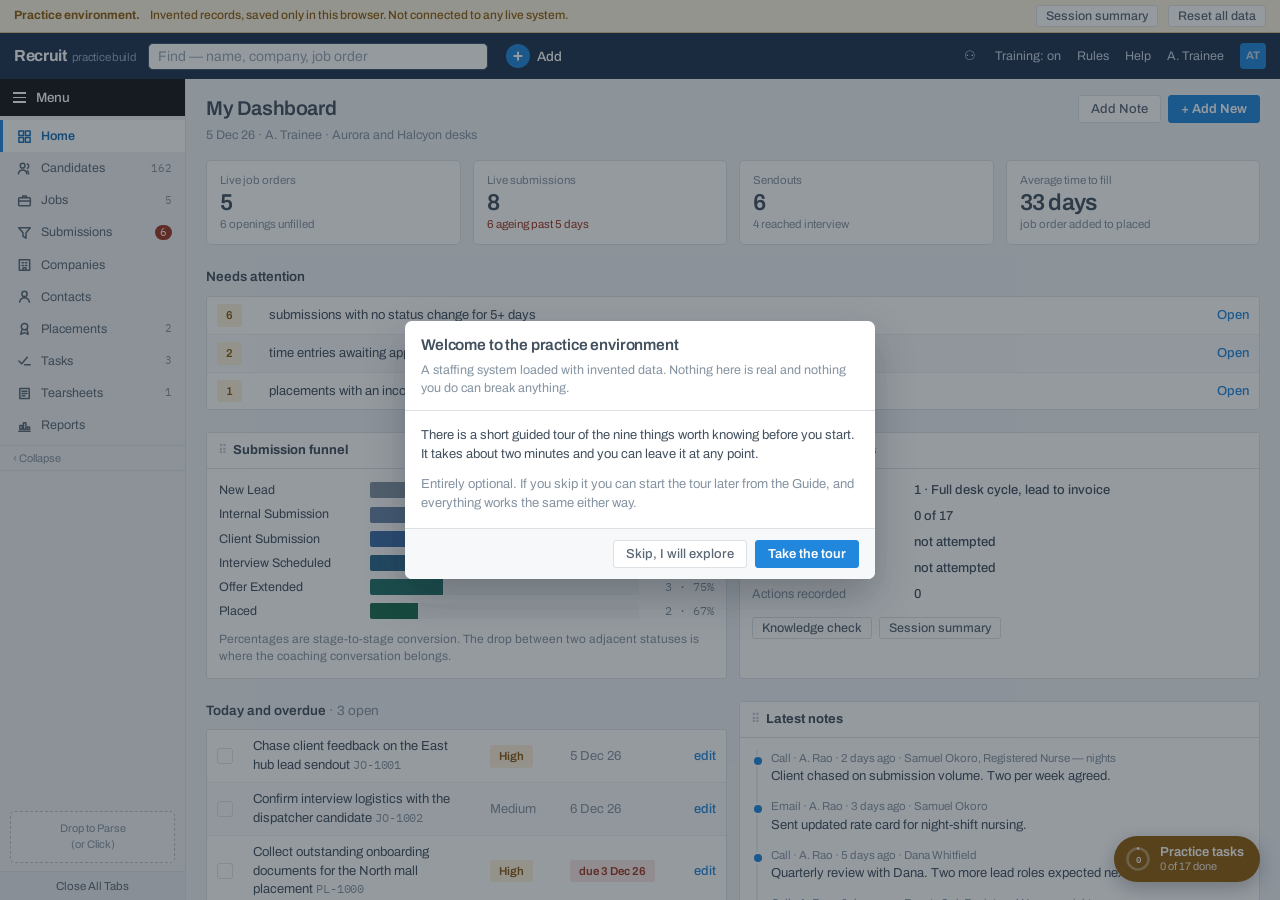
==== commit f93e684a: "Update index.html" ====
--- a/index.html
+++ b/index.html
@@ -30,6 +30,7 @@
     <div class="tbar-r">
       <span id="bell-root"></span>
       <a data-act="training" id="tmode">Training</a>
+      <a data-act="permissive" id="pmode">Rules</a>
       <a data-go="guide">Help</a>
       <span class="who">A. Trainee</span>
       <span class="avatar">AT</span>
@@ -45,6 +46,7 @@
   </div>
 </div>
 <div class="toasts" id="toasts"></div>
+<div id="peek-root"></div>
 <div id="tour-root"></div>
 <div id="modal-root"></div>
 
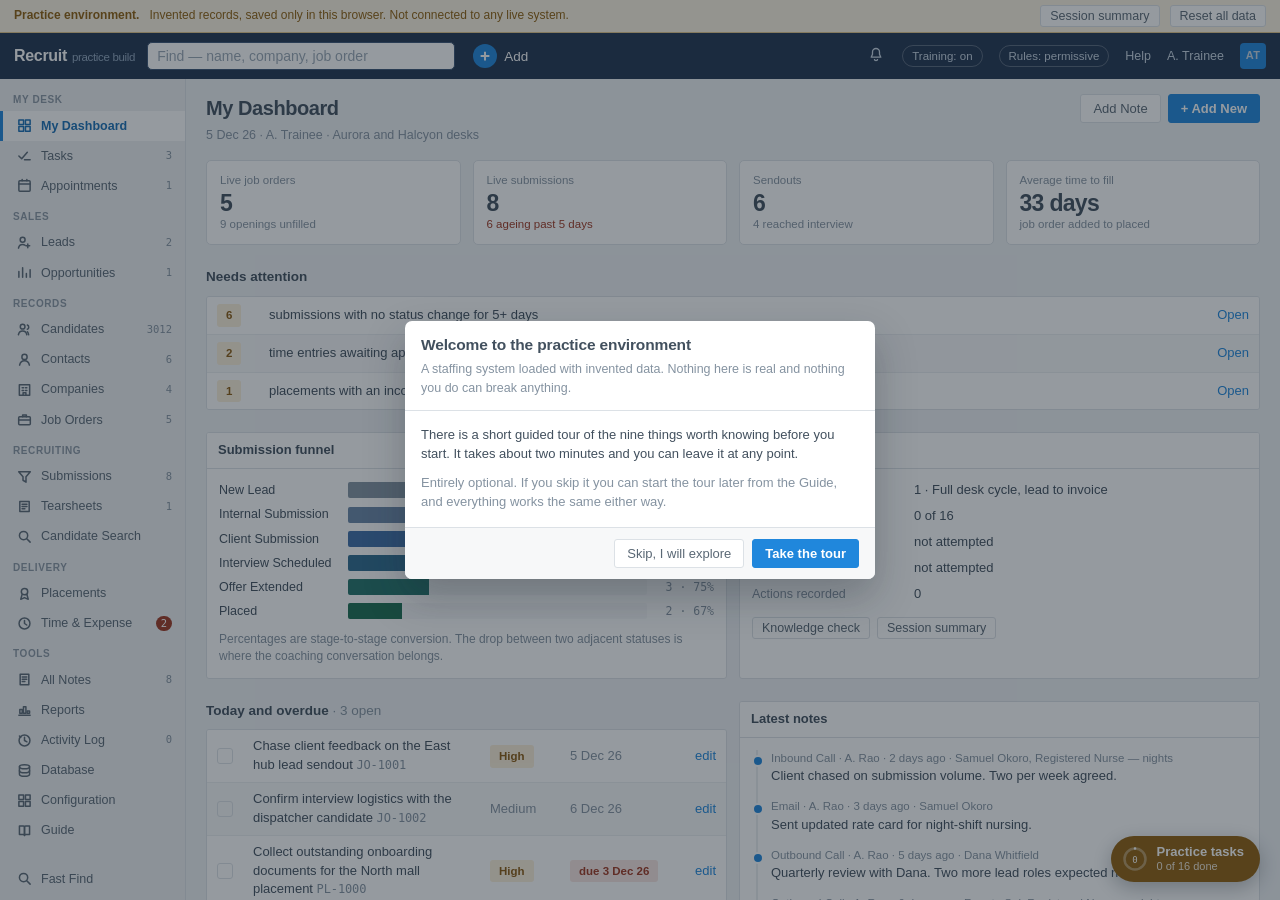
==== commit cf97744b: "Update index.html" ====
--- a/index.html
+++ b/index.html
@@ -4,12 +4,27 @@
 <meta charset="utf-8">
 <meta name="viewport" content="width=device-width, initial-scale=1">
 <title>Recruitment ATS — practice environment</title>
-<link rel="preconnect" href="https://fonts.googleapis.com">
-<link rel="preconnect" href="https://fonts.gstatic.com" crossorigin>
-<link href="https://fonts.googleapis.com/css2?family=Archivo:wght@400;500;600;700&family=IBM+Plex+Mono:wght@400;500&display=swap" rel="stylesheet">
+<!-- No third-party requests. Fonts come from the operating system, so this page works on a
+     network with egress filtering and reaches nothing outside itself.
+
+     To use Archivo and IBM Plex Mono instead, download them, drop the .woff2 files in a fonts/
+     folder beside this file, and add:
+
+     <style>
+       @font-face{font-family:Archivo;src:url(fonts/Archivo-Regular.woff2) format('woff2');
+         font-weight:400;font-display:swap}
+       @font-face{font-family:Archivo;src:url(fonts/Archivo-SemiBold.woff2) format('woff2');
+         font-weight:600;font-display:swap}
+       @font-face{font-family:'IBM Plex Mono';src:url(fonts/IBMPlexMono-Regular.woff2) format('woff2');
+         font-weight:400;font-display:swap}
+     </style>
+
+     The stylesheet already names them first in --sans and --mono, so they will be picked up
+     automatically once present. -->
 <link rel="stylesheet" href="app.css">
 </head>
 <body>
+<noscript><div style="padding:24px;font-family:system-ui,Arial,sans-serif">This training environment needs JavaScript enabled.</div></noscript>
 <div class="app">
   <div class="sandbox-mark">
     <b>Practice environment.</b> Invented records, saved only in this browser. Not connected to any live system.
@@ -39,7 +54,18 @@
 
   <div class="body">
     <nav class="side" id="rail"></nav>
-    <main class="main" id="main"></main>
+    <main class="main" id="main"><div id="bootmsg" style="padding:28px 22px;font-family:system-ui,
+      -apple-system,'Segoe UI',Arial,sans-serif;max-width:60em">
+      <h2 style="margin:0 0 8px;font-size:19px;color:#20344F">Loading the practice environment…</h2>
+      <p style="margin:0 0 14px;color:#5A6875;font-size:14px">If this message is still here after a
+      second or two, <b>app.js did not load or could not run</b>.</p>
+      <ul style="margin:0;padding-left:20px;color:#5A6875;font-size:13.5px;line-height:1.7">
+        <li><b>index.html</b>, <b>app.js</b> and <b>app.css</b> must sit in the <i>same folder</i>.</li>
+        <li>File names are case sensitive on GitHub Pages: <code>app.js</code>, not <code>App.js</code>.</li>
+        <li>Open <b>index.html</b> — not app.js.</li>
+        <li>Hard refresh to clear a cached copy: Ctrl+Shift+R, or Cmd+Shift+R.</li>
+        <li>Open the browser console (F12) — any error there names the real cause.</li>
+      </ul></div></main>
     <aside class="coach" id="coach"></aside>
     <div id="fab-root"></div>
 <div id="fly-root"></div>
--- a/app.css
+++ b/app.css
@@ -479,7 +479,6 @@
 .card{border-radius:3px;border-color:var(--line)}
 .card-h{background:#fff;border-bottom:1px solid var(--line);padding:9px 11px;gap:8px}
 .card-h h4{font-size:13.5px;font-weight:700;color:var(--ink);display:flex;align-items:center;gap:8px}
-.card-h h4:before{content:"⠿";color:#C3CAD2;font-size:12px;cursor:grab;letter-spacing:-2px}
 .card-h .pi{display:flex;gap:4px;align-items:center}
 .card-h .pi button{background:none;border:0;color:#9AA6B2;cursor:pointer;width:20px;height:20px;
   display:grid;place-items:center;border-radius:3px;font-size:12px}
@@ -652,3 +651,206 @@
 .side.mini .side-tab .x{display:none}
 .side.mini .side-drop{margin:6px 5px;padding:7px 3px;font-size:9.5px}
 .side.mini .side-foot button{font-size:9.5px;padding:7px 2px}
+
+/* ==================================================================
+   Overflow and truncation fixes
+   ------------------------------------------------------------------
+   Bare tables inside a card could exceed the work area once the
+   practice panel took its 330px, which is what produced a horizontal
+   scrollbar across the whole workspace. Each card now scrolls its own
+   overflow instead of pushing the page wider.
+   ================================================================== */
+.card{overflow-x:auto}
+.card>table{width:100%;min-width:0}
+
+/* long unbroken values must wrap rather than widen the table */
+.detail td,.kv dd,.tl-i .t,.recsub{overflow-wrap:anywhere}
+.detail th{overflow-wrap:normal}
+
+/* stage chevrons: label truncates instead of colliding with the next notch */
+/* the label truncates inside the chevron; the chevron itself must not clip,
+   or the arrow notches drawn with pseudo-elements disappear */
+.chevs>span{display:block;overflow:hidden;text-overflow:ellipsis;white-space:nowrap}
+
+/* record header: let it wrap on narrower screens instead of overlapping */
+.h.rec{flex-wrap:wrap;row-gap:6px;padding-top:5px;padding-bottom:5px}
+.h.rec h2{max-width:34ch;flex:0 1 auto}
+.h.rec .btnrow{flex-wrap:wrap;row-gap:5px}
+.h.rec .ricons{margin-left:auto}
+@media (max-width:1400px){ .h.rec .rmini,.h.rec .rsep{display:none} }
+@media (max-width:1100px){ .h.rec .btn:not(.next){font-size:11.5px;padding:5px 9px} }
+
+/* metric tiles must never be the reason for a horizontal scrollbar */
+.met{min-width:0}
+.met .v{overflow-wrap:anywhere}
+
+/* the funnel rows shrink gracefully in a narrow work area */
+@media (max-width:1500px){ .fun-row{grid-template-columns:120px 1fr 58px} }
+@media (max-width:1200px){ .fun-row{grid-template-columns:100px 1fr 52px;font-size:12px} }
+
+/* snapshot panel: no fixed minimum that forces overflow */
+.snap{grid-template-columns:repeat(auto-fit,minmax(130px,1fr))}
+.snap div .v{overflow-wrap:anywhere}
+
+/* ==================================================================
+   Selection, bulk toolbar, permissive-mode warnings
+   ================================================================== */
+.selbox{width:15px;height:15px;border:1.5px solid var(--line);background:#fff;border-radius:3px;
+  display:inline-grid;place-items:center;cursor:pointer;color:#fff;font-size:10px;
+  flex:none;vertical-align:middle}
+.selbox:hover{border-color:var(--blue)}
+.selbox.on{background:var(--blue);border-color:var(--blue)}
+tbody tr.sel{background:var(--blue-sf)!important}
+.selbar{display:flex;align-items:center;gap:7px;flex-wrap:wrap;background:var(--nav);
+  color:#fff;border-radius:3px;padding:7px 11px;margin-bottom:11px;font-size:12.5px}
+.selbar b{font-weight:600;margin-right:4px}
+.selbar .sp{flex:1}
+.selbar .btn.ghost{background:transparent;border-color:rgba(255,255,255,.4);color:#fff}
+.selbar .btn.ghost:hover{background:rgba(255,255,255,.16);color:#fff}
+
+.warn-note{font-size:11.5px;color:var(--warn);margin-top:4px;font-weight:500}
+.f.soft input,.f.soft textarea,.f.soft select{border-color:var(--coach-line);background:#FFFDF7}
+
+/* ---------- pipeline drag and drop ---------- */
+.chip{cursor:grab}
+.chip:active{cursor:grabbing}
+.chip.dragging{opacity:.45;border-style:dashed}
+.rung-b.over{background:var(--blue-sf);box-shadow:inset 0 0 0 2px var(--blue)}
+
+/* ==================================================================
+   Slide-out record preview
+   ================================================================== */
+.peek{position:fixed;top:0;right:0;bottom:0;width:min(430px,92vw);background:#fff;z-index:38;
+  box-shadow:-10px 0 30px rgba(20,30,45,.22);display:flex;flex-direction:column;
+  border-left:1px solid var(--line)}
+.peek-h{background:var(--green);color:#fff;padding:9px 11px;display:flex;align-items:center;gap:9px;flex:none}
+.peek-h .ricon{width:22px;height:22px;border-radius:3px;background:rgba(255,255,255,.18);
+  display:grid;place-items:center;flex:none;font-size:12px}
+.peek-h .nm{font-size:14.5px;font-weight:600;overflow:hidden;text-overflow:ellipsis;white-space:nowrap}
+.peek-h .sb{font-size:11.5px;opacity:.9;overflow:hidden;text-overflow:ellipsis;white-space:nowrap}
+.peek-h .btn{background:rgba(255,255,255,.16);border-color:rgba(255,255,255,.5);color:#fff;flex:none}
+.peek-h .btn:hover{background:rgba(255,255,255,.28)}
+.peek-h .x{background:none;border:0;color:#fff;font-size:20px;line-height:1;cursor:pointer;
+  opacity:.85;flex:none;padding:0 2px}
+.peek-h .x:hover{opacity:1}
+.peek-tabs{display:flex;gap:0;border-bottom:1px solid var(--line);background:#fff;flex:none;overflow-x:auto}
+.peek-tabs a{padding:9px 11px;font-size:11px;font-weight:600;letter-spacing:.04em;
+  text-transform:uppercase;color:var(--ink2);cursor:pointer;border-bottom:3px solid transparent;white-space:nowrap}
+.peek-tabs a:hover{background:var(--surface2);color:var(--ink)}
+.peek-tabs a.on{color:var(--blue);border-bottom-color:var(--blue)}
+.peek-tabs a .ct{font-weight:400;opacity:.75}
+.peek-b{flex:1;overflow:auto}
+.peek-b .detail th{width:42%}
+@media (max-width:700px){ .peek{width:100vw} }
+
+
+/* ==================================================================
+   Layout corrections from the review screenshot
+   ================================================================== */
+/* file names and codes wrap on a sensible boundary, not mid-word */
+.snap div .v,.detail td{overflow-wrap:break-word;word-break:normal}
+.snap div .v{font-size:12.5px}
+
+/* left column rows a little tighter */
+.side-menu{padding:10px 13px}
+.side-pin{padding:6px 13px}
+.side-collapse{padding:5px 13px}
+
+/* header mode switches read as controls rather than body text */
+.tbar-r a[data-act]{border:1px solid rgba(255,255,255,.25);border-radius:11px;padding:2px 9px;font-size:11.5px}
+.tbar-r a[data-act]:hover{background:rgba(255,255,255,.14);border-color:rgba(255,255,255,.45)}
+
+/* record header: keep the primary action next to the name, secondaries to the right */
+.h.rec .btn.next{margin-left:2px}
+.h.rec .btnrow .btn{font-size:12px;padding:5px 10px}
+
+
+/* stage chevrons that have been reached are clickable, per the documented workflow icons */
+.chevs[data-act]{cursor:pointer}
+.chevs[data-act]:hover{filter:brightness(1.08);text-decoration:underline}
+.chevs[data-act]:focus-visible{outline:2px solid var(--blue);outline-offset:-2px}
+
+/* ==================================================================
+   Redesigned sidebar (Bowling Alley) — navigation only
+   ================================================================== */
+.side-sep{height:1px;background:var(--line);margin:5px 0}
+.side .side-pins{border-bottom:0}
+.side{overflow-y:auto}
+
+/* ==================================================================
+   Details card on the right of a record, and the submission funnel
+   ================================================================== */
+.recbody{display:grid;grid-template-columns:minmax(0,1fr) 268px;gap:14px;align-items:start}
+.reccols{min-width:0}
+.detailscard{border:1px solid var(--line);border-radius:3px;background:#fff;position:sticky;top:0}
+.dc-h{padding:9px 11px;border-bottom:1px solid var(--line);font-size:11px;font-weight:700;
+  letter-spacing:.05em;text-transform:uppercase;color:var(--label);background:var(--surface2)}
+.dc-b{padding:2px 0}
+.dc-row{padding:7px 11px;border-bottom:1px solid var(--line2)}
+.dc-row:last-child{border-bottom:0}
+.dc-row .k{font-size:10.5px;font-weight:700;letter-spacing:.04em;text-transform:uppercase;
+  color:var(--label)}
+.dc-row .v{font-size:12.5px;margin-top:2px;overflow-wrap:break-word}
+@media (max-width:1150px){ .recbody{grid-template-columns:minmax(0,1fr)} .detailscard{position:static} }
+
+.funnel{display:flex;gap:0;border:1px solid var(--line);border-radius:3px;overflow:hidden;
+  background:#fff;margin-bottom:12px}
+.funnel .fn{flex:1;padding:8px 10px;text-align:center;cursor:pointer;border-right:1px solid var(--line2);
+  color:var(--ink2);text-decoration:none}
+.funnel .fn:last-child{border-right:0}
+.funnel .fn:hover{background:var(--surface2);color:var(--ink)}
+.funnel .fn.on{background:var(--blue-sf);color:var(--blue-dk);box-shadow:inset 0 -3px 0 var(--blue)}
+.funnel .fn .t{display:block;font-size:11px;font-weight:600;letter-spacing:.04em;text-transform:uppercase}
+.funnel .fn .n{display:block;font-size:19px;font-weight:600;letter-spacing:-.02em;margin-top:1px}
+
+/* the sidebar starts flush under the top bar now that it carries no second wordmark */
+.side .side-pins:first-child{padding-top:6px}
+.side-grp:first-child{padding-top:8px}
+
+/* ==================================================================
+   Dashboard card grid and inline charts
+   ================================================================== */
+.dashgrid{display:grid;grid-template-columns:repeat(auto-fill,minmax(310px,1fr));gap:13px;
+  margin-top:14px;align-items:start}
+.dashcard{overflow:hidden}
+.dashcard table{font-size:12.5px}
+.dashcard td,.dashcard th{padding:6px 10px}
+.dashcard .card-b{padding:11px}
+.dashcard .fun-row{grid-template-columns:112px 1fr 54px;font-size:11.5px}
+.chart-wrap{display:flex;gap:12px;align-items:center;flex-wrap:wrap}
+.chart-wrap svg{flex:none}
+.chart-key{list-style:none;margin:0;padding:0;flex:1;min-width:118px;
+  display:flex;flex-direction:column;gap:3px;max-height:172px;overflow:auto}
+.chart-key li{display:flex;align-items:center;gap:6px;font-size:11.5px;line-height:1.3}
+.chart-key i{width:9px;height:9px;border-radius:2px;flex:none;display:block}
+.chart-key .k{flex:1;overflow:hidden;text-overflow:ellipsis;white-space:nowrap;color:var(--ink2)}
+.chart-key .v{font-family:var(--mono);font-size:11px;color:var(--ink3)}
+@media (max-width:700px){ .dashgrid{grid-template-columns:minmax(0,1fr)} }
+
+/* desk type selector in the practice panel */
+.coach-lbl{display:block;font-size:10.5px;font-weight:700;letter-spacing:.05em;
+  text-transform:uppercase;color:var(--coach);margin:0 0 3px}
+.coach-ends{font-size:11.5px;line-height:1.45;color:#6B4A0C;background:#fff;
+  border:1px solid var(--coach-line);border-radius:var(--r);padding:8px 9px;margin:0 0 11px}
+.coach-ends b{font-weight:600}
+
+
+/* ==================================================================
+   Fonts
+   ------------------------------------------------------------------
+   The page makes no third-party requests. These stacks name the
+   self-hosted families first, so dropping the .woff2 files into a
+   fonts/ folder picks them up without touching this file; otherwise
+   the operating system supplies a close grotesque and monospace.
+   ================================================================== */
+:root{
+  --sans:'Archivo',-apple-system,BlinkMacSystemFont,'Segoe UI',Roboto,'Helvetica Neue',
+    Arial,'Noto Sans',sans-serif;
+  --mono:'IBM Plex Mono',ui-monospace,'SF Mono','Cascadia Mono','Segoe UI Mono',
+    'Roboto Mono',Menlo,Consolas,monospace;
+}
+body{font-family:var(--sans)}
+/* Segoe and Roboto run a shade wider than Archivo at the same size, so pull the
+   headings back very slightly to keep the record headers on one line. */
+.h h2,.listbar h2{letter-spacing:-.022em}
+.rtabs a{letter-spacing:.035em}
